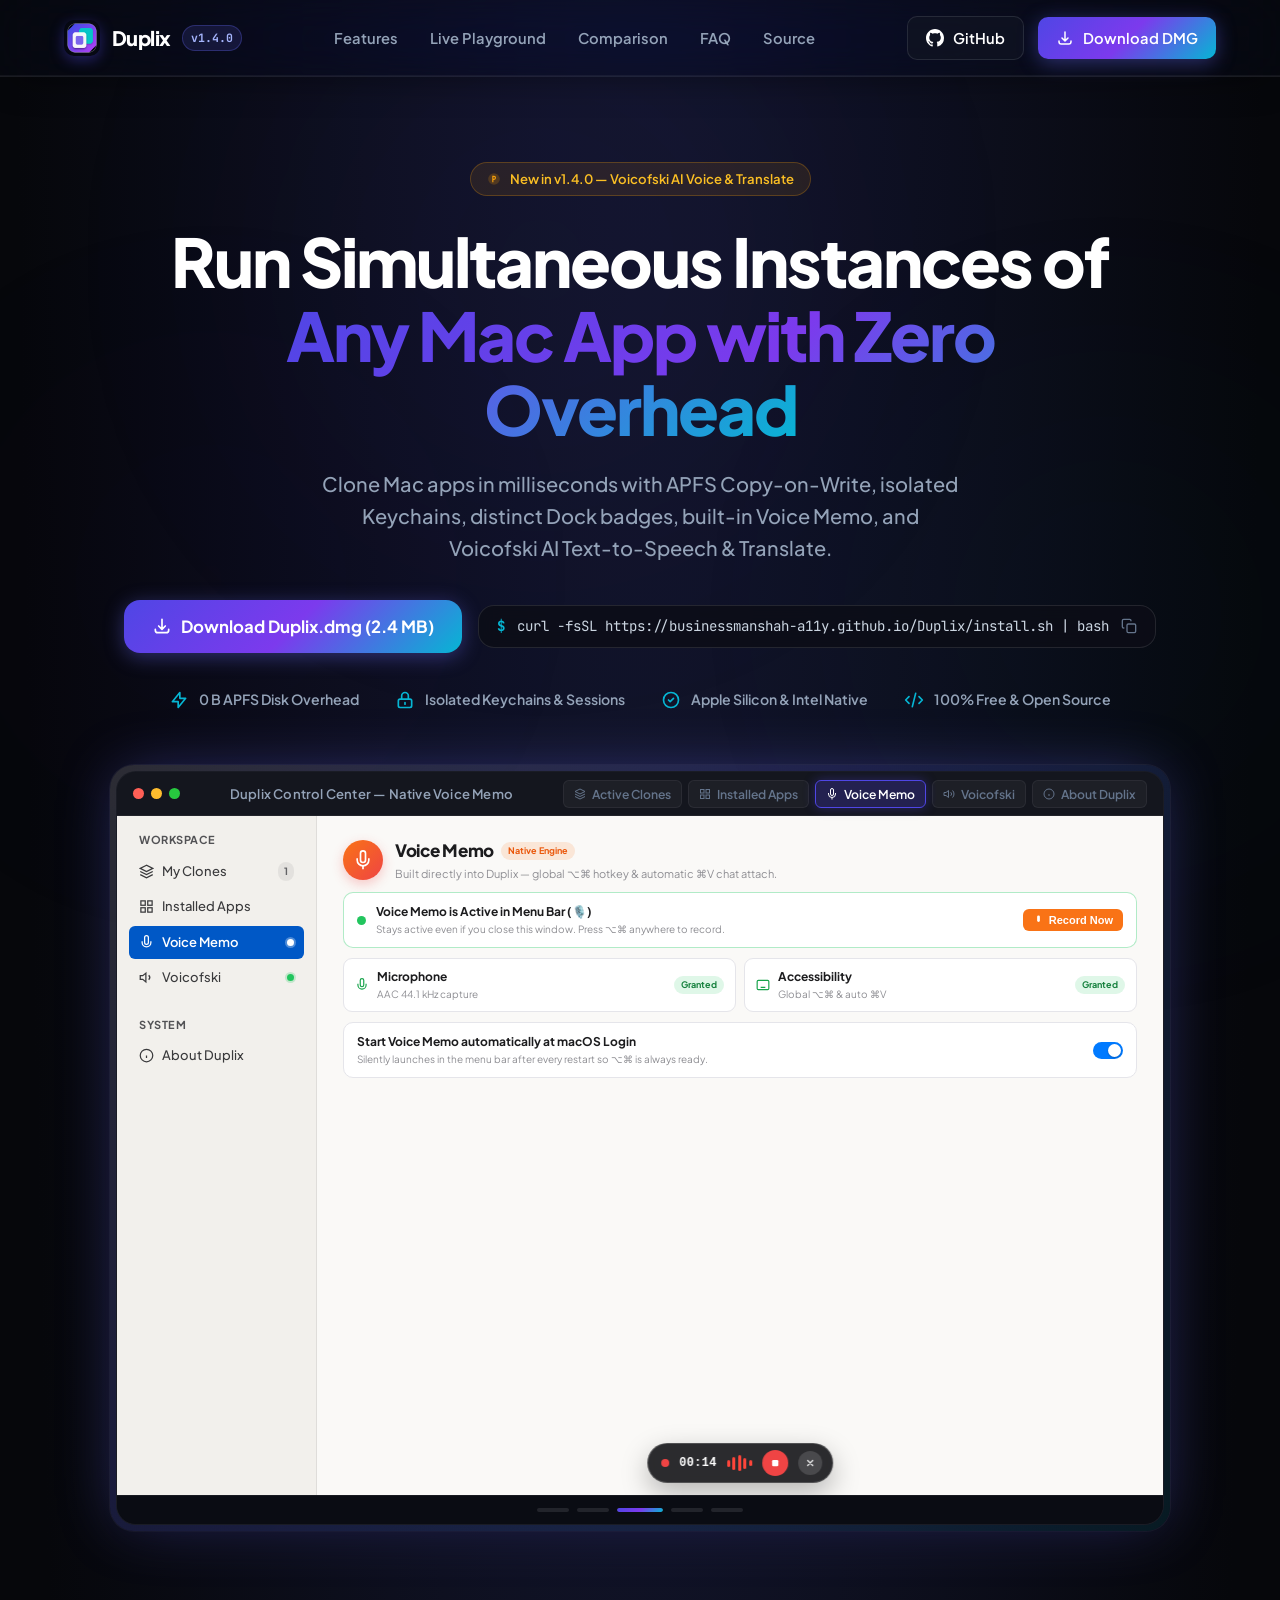
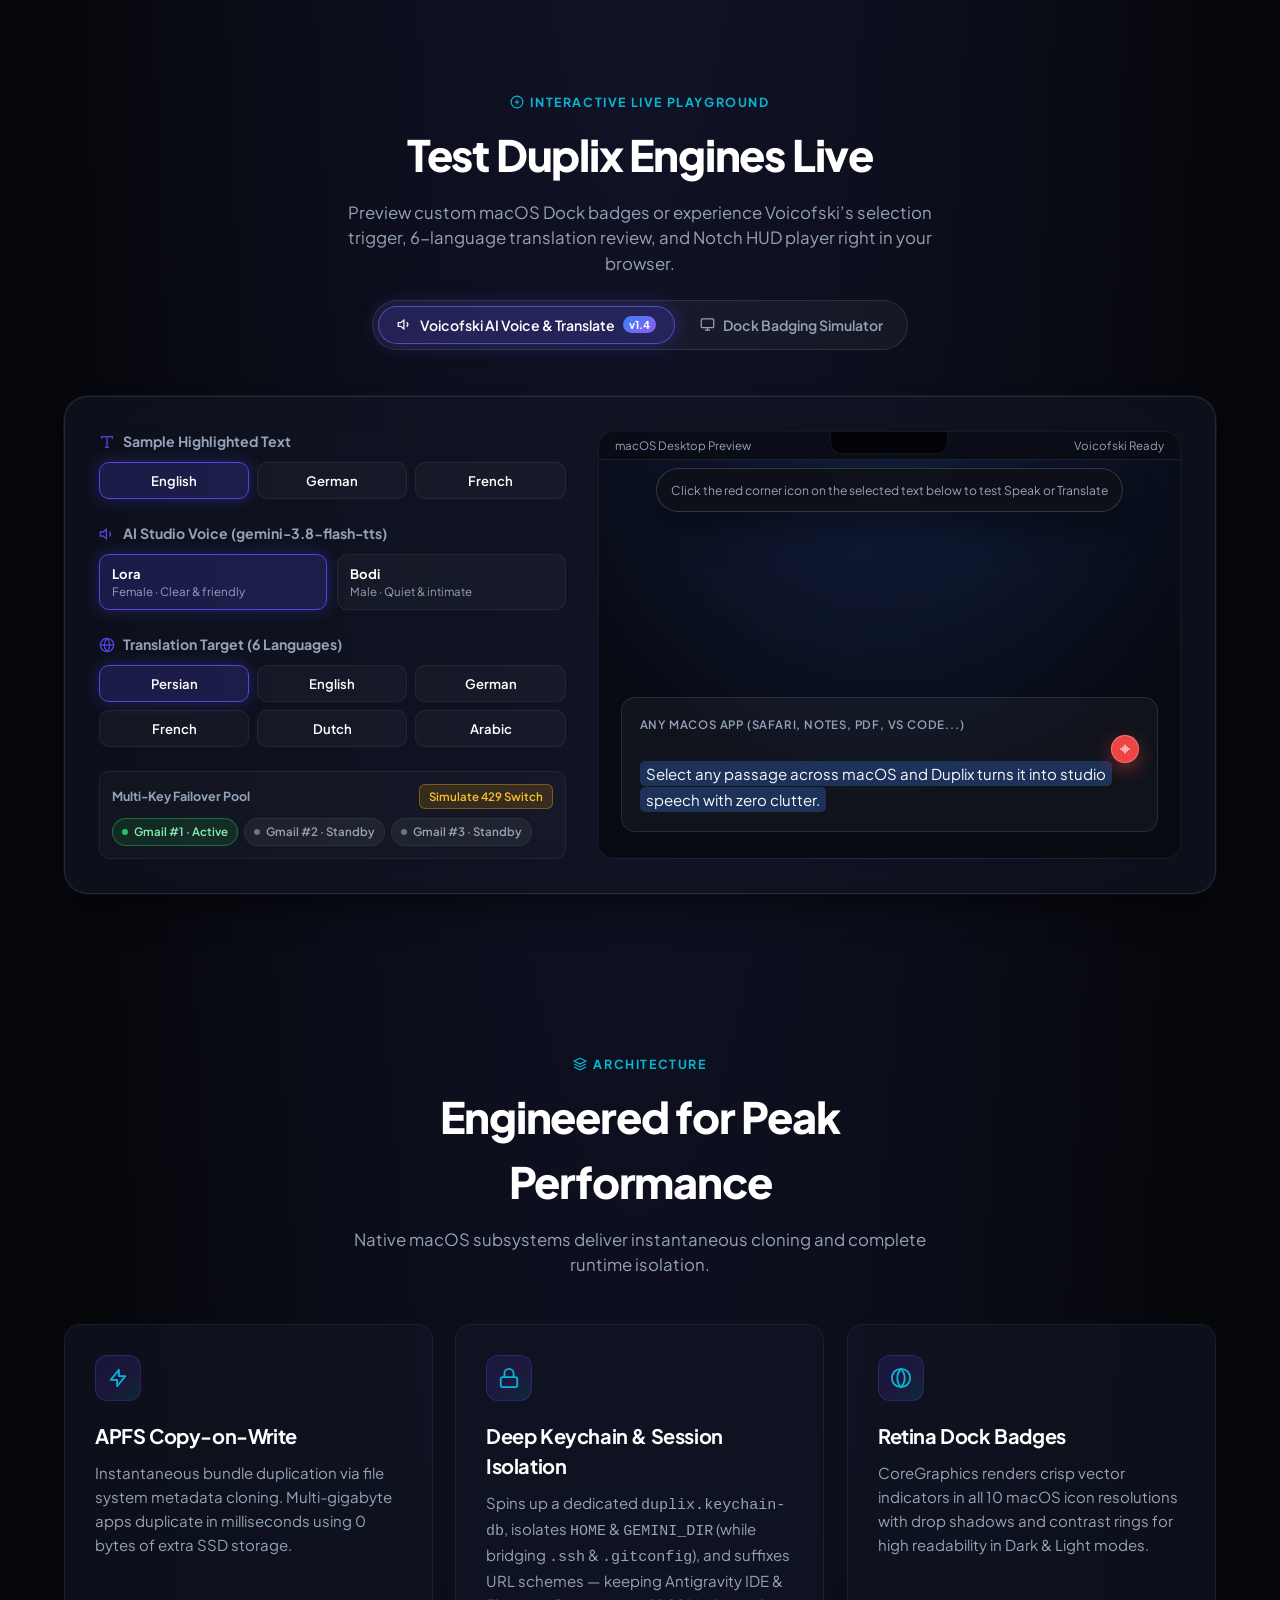
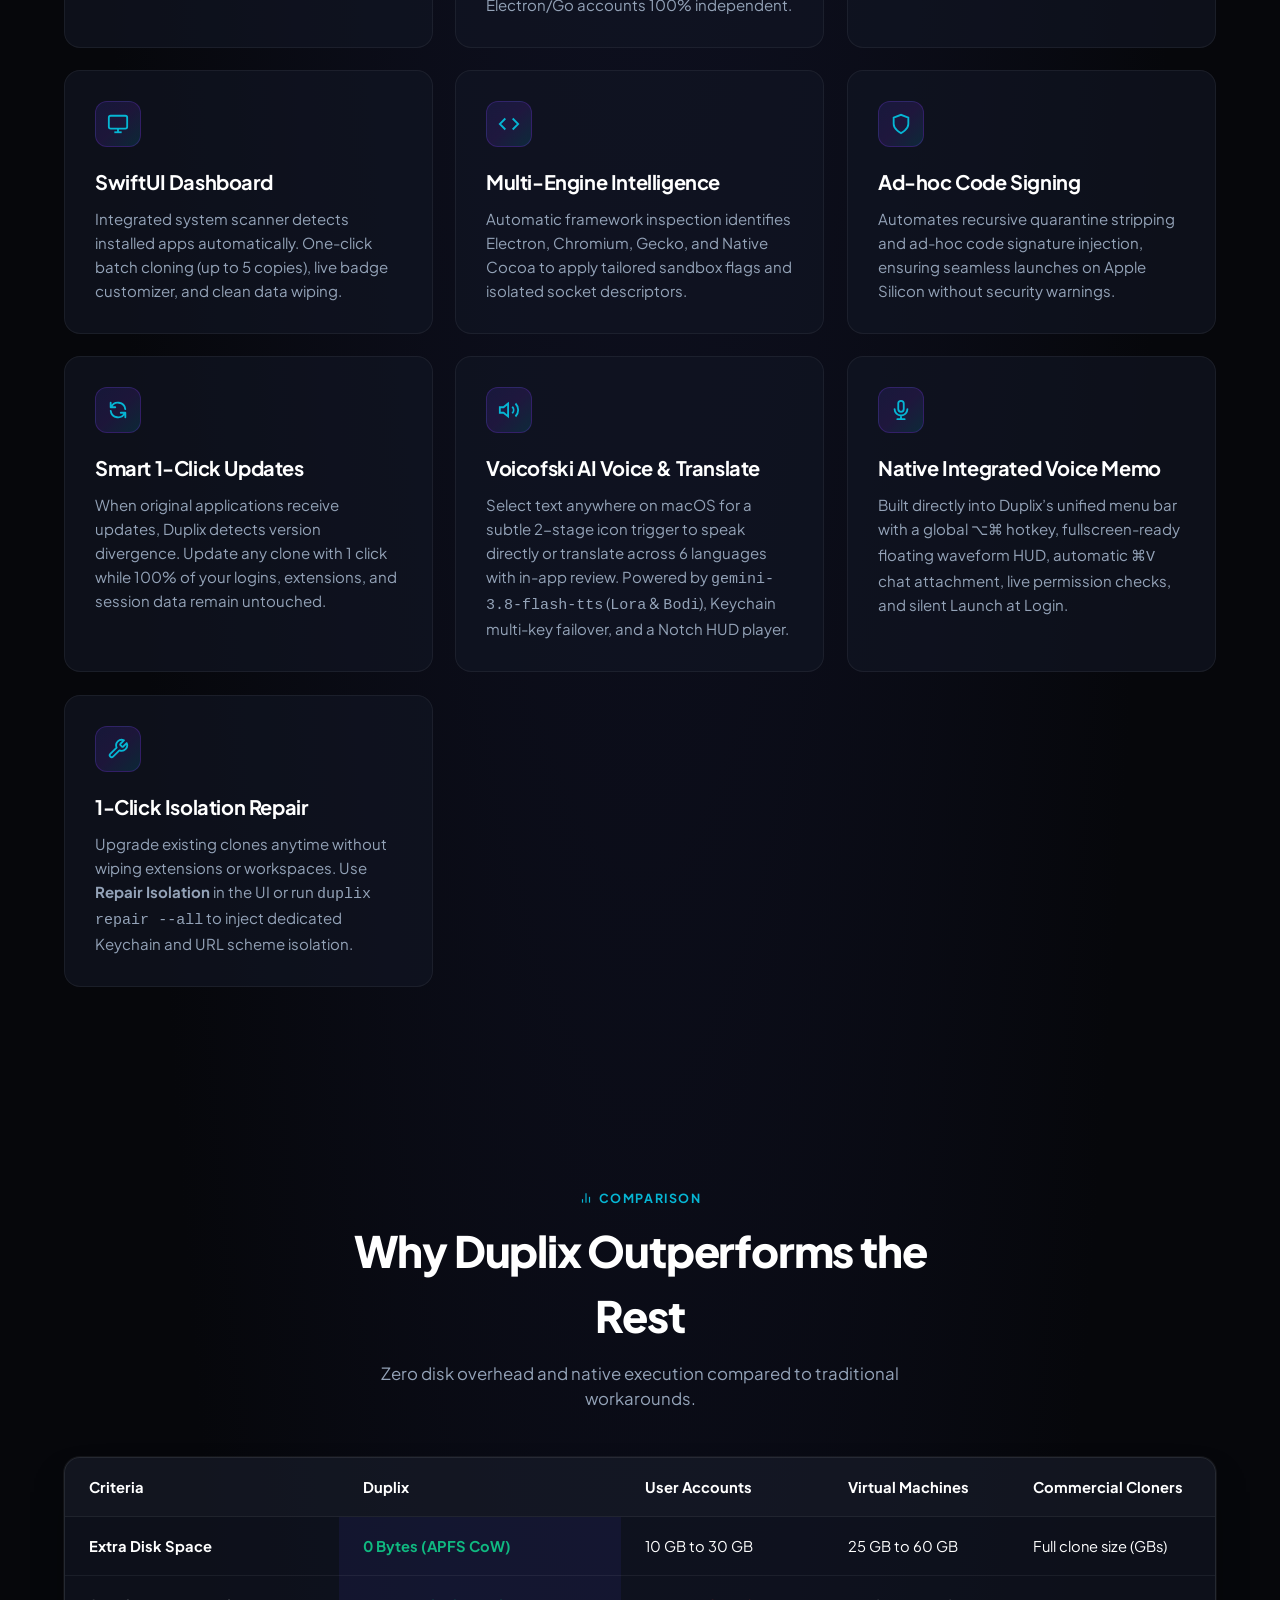
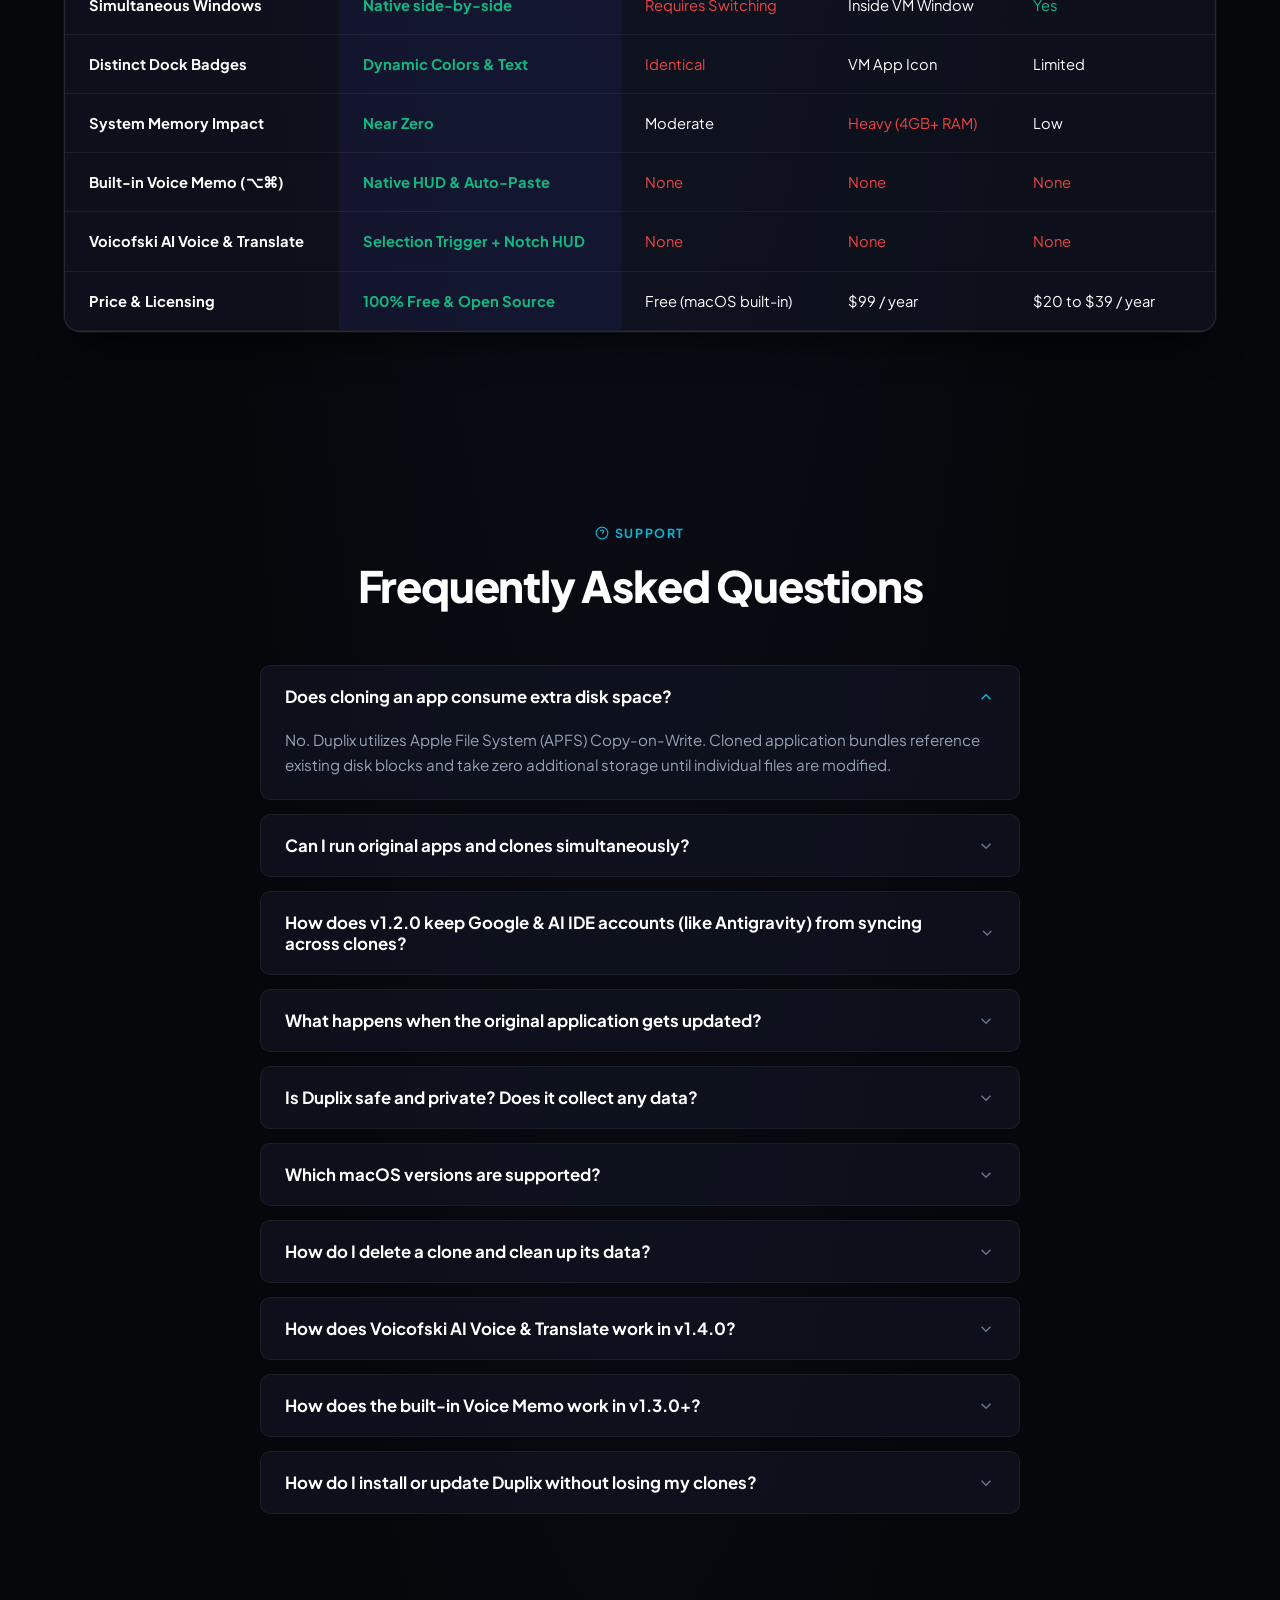
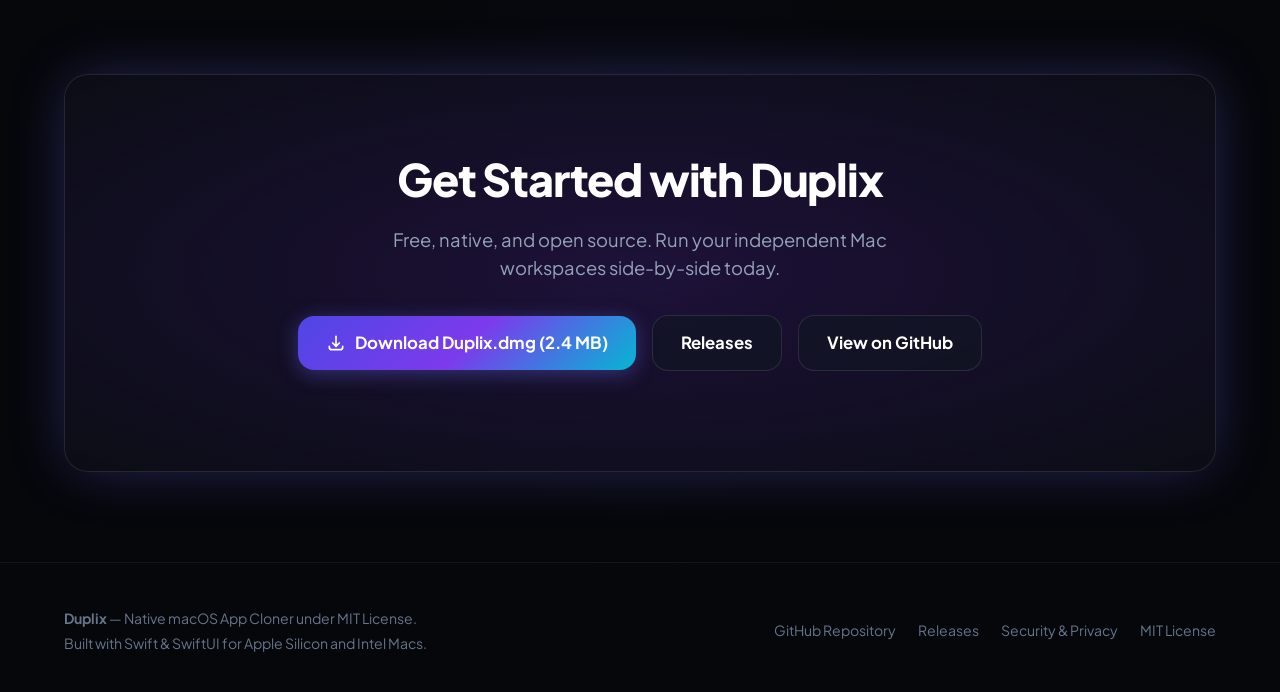
==== docs/index.html @ 187f474f "feat(v1.4.0): add Voicofski AI voice & translate, unified menu bar, tests & interactive landing page" ====
<!DOCTYPE html>
<html lang="en">
<head>
  <meta charset="UTF-8">
  <meta name="viewport" content="width=device-width, initial-scale=1.0">
  <title>Duplix — The Free, Native macOS App Cloner</title>
  <meta name="description" content="Duplicate any macOS application with zero extra disk space, complete session isolation, and retina Dock badging. Free and open source for Apple Silicon and Intel.">
  <link rel="icon" type="image/png" href="assets/icon.png">
  <link rel="preconnect" href="https://fonts.googleapis.com">
  <link rel="preconnect" href="https://fonts.gstatic.com" crossorigin>
  <link rel="stylesheet" href="https://fonts.googleapis.com/css2?family=Plus+Jakarta+Sans:wght@400;500;600;700;800&family=JetBrains+Mono:wght@400;500;600&display=swap">
  <link rel="stylesheet" href="styles.css">
</head>
<body>

  <!-- Ambient Light Orbs -->
  <div class="ambient-glow glow-top-left"></div>
  <div class="ambient-glow glow-mid-right"></div>
  <div class="ambient-glow glow-bottom-left"></div>

  <!-- Navigation Bar -->
  <header class="navbar">
    <div class="container nav-wrap">
      <a href="#" class="brand-link">
        <img src="assets/icon.png" alt="Duplix Icon" class="brand-icon">
        <span class="brand-name">Duplix</span>
        <span class="badge-version">v1.4.0</span>
      </a>

      <nav>
        <ul class="nav-menu">
          <li><a href="#features" class="nav-item-link">Features</a></li>
          <li><a href="#simulator" class="nav-item-link">Live Playground</a></li>
          <li><a href="#compare" class="nav-item-link">Comparison</a></li>
          <li><a href="#faq" class="nav-item-link">FAQ</a></li>
          <li><a href="https://github.com/businessmanshah-a11y/Duplix" target="_blank" class="nav-item-link">Source</a></li>
        </ul>
      </nav>

      <div class="nav-right-actions">
        <a href="https://github.com/businessmanshah-a11y/Duplix" target="_blank" class="btn btn-ghost nav-desktop-only">
          <svg width="18" height="18" viewBox="0 0 24 24" fill="currentColor">
            <path d="M12 0C5.37 0 0 5.37 0 12c0 5.31 3.435 9.795 8.205 11.385.6.105.825-.255.825-.57 0-.285-.015-1.23-.015-2.235-3.015.555-3.795-.735-4.035-1.41-.135-.345-.72-1.41-1.23-1.695-.42-.225-1.02-.78-.015-.795.945-.015 1.62.87 1.845 1.23 1.08 1.815 2.805 1.305 3.495.99.105-.78.42-1.305.765-1.605-2.67-.3-5.46-1.335-5.46-5.925 0-1.305.465-2.385 1.23-3.225-.12-.3-.54-1.53.12-3.18 0 0 1.005-.315 3.3 1.23.96-.27 1.98-.405 3-.405s2.04.135 3 .405c2.295-1.56 3.3-1.23 3.3-1.23.66 1.65.24 2.88.12 3.18.765.84 1.23 1.905 1.23 3.225 0 4.605-2.805 5.625-5.475 5.925.435.375.81 1.095.81 2.22 0 1.605-.015 2.895-.015 3.3 0 .315.225.69.825.57A12.02 12.02 0 0024 12c0-6.63-5.37-12-12-12z"/>
          </svg>
          GitHub
        </a>
        <a href="downloads/Duplix.dmg" download="Duplix.dmg" class="btn btn-primary nav-desktop-only">
          <svg width="18" height="18" fill="none" stroke="currentColor" stroke-width="2" viewBox="0 0 24 24">
            <path stroke-linecap="round" stroke-linejoin="round" d="M4 16v1a3 3 0 003 3h10a3 3 0 003-3v-1m-4-4l-4 4m0 0l-4-4m4 4V4"/>
          </svg>
          Download DMG
        </a>
        <button class="mobile-menu-btn" id="mobile-menu-btn" aria-label="Open navigation menu" aria-expanded="false">
          <span class="hamburger-line"></span>
          <span class="hamburger-line"></span>
          <span class="hamburger-line"></span>
        </button>
      </div>
    </div>

    <!-- Mobile Drawer Navigation -->
    <div class="mobile-nav-drawer" id="mobile-nav-drawer" aria-hidden="true">
      <ul class="mobile-nav-menu">
        <li><a href="#features" class="mobile-nav-link">Features</a></li>
        <li><a href="#simulator" class="mobile-nav-link">Live Playground</a></li>
        <li><a href="#compare" class="mobile-nav-link">Comparison</a></li>
        <li><a href="#faq" class="mobile-nav-link">FAQ</a></li>
        <li><a href="https://github.com/businessmanshah-a11y/Duplix" target="_blank" class="mobile-nav-link">GitHub Source</a></li>
      </ul>
      <div class="mobile-drawer-cta">
        <a href="downloads/Duplix.dmg" download="Duplix.dmg" class="btn btn-primary btn-block">
          <svg width="18" height="18" fill="none" stroke="currentColor" stroke-width="2" viewBox="0 0 24 24">
            <path stroke-linecap="round" stroke-linejoin="round" d="M4 16v1a3 3 0 003 3h10a3 3 0 003-3v-1m-4-4l-4 4m0 0l-4-4m4 4V4"/>
          </svg>
          Download Duplix.dmg (2.4 MB)
        </a>
      </div>
    </div>
  </header>

  <!-- Hero Section -->
  <section class="hero-section">
    <div class="container">
      <a href="#" id="ph-pill-link" class="ph-pill">
        <svg class="ph-badge-icon" viewBox="0 0 24 24" fill="currentColor">
          <circle cx="12" cy="12" r="10" fill="#f59e0b" fill-opacity="0.2"/>
          <path d="M12 6.5H9v11h2v-4h1a3.5 3.5 0 000-7zm0 5h-1v-3h1a1.5 1.5 0 010 3z" fill="#f59e0b"/>
        </svg>
        New in v1.4.0 — Voicofski AI Voice &amp; Translate
      </a>

      <h1 class="hero-heading">
        Run Simultaneous Instances of <br>
        <span class="gradient-title">Any Mac App with Zero Overhead</span>
      </h1>

      <p class="hero-description">
        Clone Mac apps in milliseconds with APFS Copy-on-Write, isolated Keychains, distinct Dock badges, built-in Voice Memo, and Voicofski AI Text-to-Speech &amp; Translate.
      </p>

      <div class="hero-buttons">
        <a href="downloads/Duplix.dmg" download="Duplix.dmg" class="btn btn-primary btn-lg">
          <svg width="20" height="20" fill="none" stroke="currentColor" stroke-width="2" viewBox="0 0 24 24">
            <path stroke-linecap="round" stroke-linejoin="round" d="M4 16v1a3 3 0 003 3h10a3 3 0 003-3v-1m-4-4l-4 4m0 0l-4-4m4 4V4"/>
          </svg>
          Download Duplix.dmg (2.4 MB)
        </a>

        <div class="cli-box" id="cli-copy-box" title="Click to copy one-line Terminal installer">
          <span class="cli-prefix">$</span>
          <span>curl -fsSL https://businessmanshah-a11y.github.io/Duplix/install.sh | bash</span>
          <button class="cli-copy-btn" aria-label="Copy Command">
            <svg width="16" height="16" fill="none" stroke="currentColor" stroke-width="2" viewBox="0 0 24 24">
              <rect x="9" y="9" width="13" height="13" rx="2" ry="2"></rect>
              <path d="M5 15H4a2 2 0 0 1-2-2V4a2 2 0 0 1 2-2h9a2 2 0 0 1 2 2v1"></path>
            </svg>
          </button>
        </div>
      </div>

      <!-- Trust Metrics Strip -->
      <div class="trust-strip reveal-on-scroll">
        <div class="trust-badge-card">
          <svg class="trust-badge-icon" fill="none" stroke="currentColor" stroke-width="2" viewBox="0 0 24 24">
            <path stroke-linecap="round" stroke-linejoin="round" d="M13 10V3L4 14h7v7l9-11h-7z"/>
          </svg>
          <span>0 B APFS Disk Overhead</span>
        </div>
        <div class="trust-badge-card">
          <svg class="trust-badge-icon" fill="none" stroke="currentColor" stroke-width="2" viewBox="0 0 24 24">
            <path stroke-linecap="round" stroke-linejoin="round" d="M12 15v2m-6 4h12a2 2 0 002-2v-6a2 2 0 00-2-2H6a2 2 0 00-2 2v6a2 2 0 002 2zm10-10V7a4 4 0 00-8 0v4h8z"/>
          </svg>
          <span>Isolated Keychains & Sessions</span>
        </div>
        <div class="trust-badge-card">
          <svg class="trust-badge-icon" fill="none" stroke="currentColor" stroke-width="2" viewBox="0 0 24 24">
            <path stroke-linecap="round" stroke-linejoin="round" d="M9 12l2 2 4-4m6 2a9 9 0 11-18 0 9 9 0 0118 0z"/>
          </svg>
          <span>Apple Silicon & Intel Native</span>
        </div>
        <div class="trust-badge-card">
          <svg class="trust-badge-icon" fill="none" stroke="currentColor" stroke-width="2" viewBox="0 0 24 24">
            <path stroke-linecap="round" stroke-linejoin="round" d="M10 20l4-16m4 4l4 4-4 4M6 16l-4-4 4-4"/>
          </svg>
          <span>100% Free & Open Source</span>
        </div>
      </div>

      <!-- Application Window Showcase (Auto-Switching 3-Screen Carousel) -->
      <div class="preview-container reveal-on-scroll">
        <div class="mac-window">
          <div class="mac-titlebar">
            <div class="window-buttons">
              <div class="win-dot win-dot-close"></div>
              <div class="win-dot win-dot-min"></div>
              <div class="win-dot win-dot-max"></div>
            </div>
            <div class="window-caption" id="window-caption">Duplix Control Center — Active Clones</div>
            <div class="window-tabs">
              <button class="win-tab-btn active" data-slide="0" aria-label="Active Clones View">
                <svg width="12" height="12" fill="none" stroke="currentColor" stroke-width="2" viewBox="0 0 24 24">
                  <path d="M12 2L2 7l10 5 10-5-10-5zM2 17l10 5 10-5M2 12l10 5 10-5"/>
                </svg>
                <span>Active Clones</span>
              </button>
              <button class="win-tab-btn" data-slide="1" aria-label="Installed Apps Scanner View">
                <svg width="12" height="12" fill="none" stroke="currentColor" stroke-width="2" viewBox="0 0 24 24">
                  <rect x="3" y="3" width="7" height="7"></rect>
                  <rect x="14" y="3" width="7" height="7"></rect>
                  <rect x="14" y="14" width="7" height="7"></rect>
                  <rect x="3" y="14" width="7" height="7"></rect>
                </svg>
                <span>Installed Apps</span>
              </button>
              <button class="win-tab-btn" data-slide="2" aria-label="Voice Memo View">
                <svg width="12" height="12" fill="none" stroke="currentColor" stroke-width="2" viewBox="0 0 24 24">
                  <path d="M12 1a3 3 0 0 0-3 3v8a3 3 0 0 0 6 0V4a3 3 0 0 0-3-3z"></path>
                  <path d="M19 10v2a7 7 0 0 1-14 0v-2"></path>
                  <line x1="12" y1="19" x2="12" y2="23"></line>
                </svg>
                <span>Voice Memo</span>
              </button>
              <button class="win-tab-btn" data-slide="3" aria-label="Voicofski View">
                <svg width="12" height="12" fill="none" stroke="currentColor" stroke-width="2" viewBox="0 0 24 24">
                  <polygon points="11 5 6 9 2 9 2 15 6 15 11 19 11 5"></polygon>
                  <path d="M15.54 8.46a5 5 0 0 1 0 7.07"></path>
                  <path d="M19.07 4.93a10 10 0 0 1 0 14.14"></path>
                </svg>
                <span>Voicofski</span>
              </button>
              <button class="win-tab-btn" data-slide="4" aria-label="About Duplix View">
                <svg width="12" height="12" fill="none" stroke="currentColor" stroke-width="2" viewBox="0 0 24 24">
                  <circle cx="12" cy="12" r="10"></circle>
                  <line x1="12" y1="16" x2="12" y2="12"></line>
                  <line x1="12" y1="8" x2="12.01" y2="8"></line>
                </svg>
                <span>About Duplix</span>
              </button>
            </div>
          </div>

          <div class="showcase-slider" id="showcase-slider">
            <!-- Screen 1: Active Clones -->
            <div class="showcase-slide active" data-title="Duplix Control Center — Active Clones" data-index="0">
              <div class="app-window-frame">
                <!-- Sidebar -->
                <aside class="app-sidebar">
                  <div class="sidebar-section-title">Workspace</div>
                  <div class="sidebar-nav-item active" data-switch="0">
                    <svg class="sidebar-icon" viewBox="0 0 24 24" fill="none" stroke="currentColor" stroke-width="2">
                      <path d="M12 2L2 7l10 5 10-5-10-5zM2 17l10 5 10-5M2 12l10 5 10-5"/>
                    </svg>
                    <span class="sidebar-label">My Clones</span>
                    <span class="sidebar-badge">1</span>
                  </div>
                  <div class="sidebar-nav-item" data-switch="1">
                    <svg class="sidebar-icon" viewBox="0 0 24 24" fill="none" stroke="currentColor" stroke-width="2">
                      <rect x="3" y="3" width="7" height="7"></rect>
                      <rect x="14" y="3" width="7" height="7"></rect>
                      <rect x="14" y="14" width="7" height="7"></rect>
                      <rect x="3" y="14" width="7" height="7"></rect>
                    </svg>
                    <span class="sidebar-label">Installed Apps</span>
                  </div>
                  <div class="sidebar-nav-item" data-switch="2">
                    <svg class="sidebar-icon" viewBox="0 0 24 24" fill="none" stroke="currentColor" stroke-width="2">
                      <path d="M12 1a3 3 0 0 0-3 3v8a3 3 0 0 0 6 0V4a3 3 0 0 0-3-3z"></path>
                      <path d="M19 10v2a7 7 0 0 1-14 0v-2"></path>
                    </svg>
                    <span class="sidebar-label">Voice Memo</span>
                    <span class="sidebar-live-dot"></span>
                  </div>
                  <div class="sidebar-nav-item" data-switch="3">
                    <svg class="sidebar-icon" viewBox="0 0 24 24" fill="none" stroke="currentColor" stroke-width="2">
                      <polygon points="11 5 6 9 2 9 2 15 6 15 11 19 11 5"></polygon>
                      <path d="M15.54 8.46a5 5 0 0 1 0 7.07"></path>
                    </svg>
                    <span class="sidebar-label">Voicofski</span>
                    <span class="sidebar-live-dot"></span>
                  </div>

                  <div class="sidebar-section-title" style="margin-top:20px;">System</div>
                  <div class="sidebar-nav-item" data-switch="4">
                    <svg class="sidebar-icon" viewBox="0 0 24 24" fill="none" stroke="currentColor" stroke-width="2">
                      <circle cx="12" cy="12" r="10"></circle>
                      <line x1="12" y1="16" x2="12" y2="12"></line>
                      <line x1="12" y1="8" x2="12.01" y2="8"></line>
                    </svg>
                    <span class="sidebar-label">About Duplix</span>
                  </div>
                </aside>

                <!-- Detail Area: Active Clones View -->
                <main class="app-detail-view">
                  <div class="app-view-header">
                    <div>
                      <h3 class="app-view-title">Active Clones</h3>
                      <p class="app-view-subtitle">1 isolated app instance registered</p>
                    </div>
                    <div class="app-header-actions">
                      <button class="mac-btn-icon" title="Refresh" aria-label="Refresh Clones">
                        <svg width="14" height="14" fill="none" stroke="currentColor" stroke-width="2" viewBox="0 0 24 24">
                          <path d="M23 4v6h-6M1 20v-6h6"></path>
                          <path d="M3.51 9a9 9 0 0 1 14.85-3.36L23 10M1 14l4.64 4.36A9 9 0 0 0 20.49 15"></path>
                        </svg>
                      </button>
                      <button class="mac-btn-primary" aria-label="Create New Clone">
                        <svg width="14" height="14" fill="none" stroke="currentColor" stroke-width="2" viewBox="0 0 24 24">
                          <line x1="12" y1="5" x2="12" y2="19"></line>
                          <line x1="5" y1="12" x2="19" y2="12"></line>
                        </svg>
                        <span>New Clone</span>
                      </button>
                    </div>
                  </div>

                  <!-- Clone Card -->
                  <div class="mock-clone-card">
                    <div class="mock-card-top">
                      <div class="mock-icon-wrap">
                        <img src="assets/logos/antigravity.png" class="mock-card-app-icon" alt="Antigravity IDE">
                        <div class="mock-card-badge">1</div>
                      </div>
                      <div class="mock-card-info">
                        <div class="mock-card-title">Antigravity IDE (Clone 1)</div>
                        <div class="mock-card-source">Antigravity IDE</div>
                        <div class="mock-tags-row">
                          <span class="mock-tag-engine">Electron</span>
                          <span class="mock-tag-status">Ready</span>
                        </div>
                      </div>
                    </div>

                    <div class="mock-card-divider"></div>

                    <div class="mock-meta-row">
                      <div class="mock-meta-item">
                        <svg class="mock-meta-icon" fill="none" stroke="currentColor" stroke-width="2" viewBox="0 0 24 24">
                          <path d="M22 19a2 2 0 0 1-2 2H4a2 2 0 0 1-2-2V5a2 2 0 0 1 2-2h5l2 3h9a2 2 0 0 1 2 2z"></path>
                        </svg>
                        <span>Data: <code>1BBA1ACF-7176-4EA1-AD67-7B3D735BF719</code></span>
                      </div>
                      <div class="mock-meta-item">
                        <svg class="mock-meta-icon" fill="none" stroke="currentColor" stroke-width="2" viewBox="0 0 24 24">
                          <circle cx="12" cy="12" r="10"></circle>
                          <polyline points="12 6 12 12 16 14"></polyline>
                        </svg>
                        <span>Launched: 11 Oct 2026 at 2:28 PM</span>
                      </div>
                    </div>

                    <div class="mock-actions-row">
                      <button class="mock-btn-launch" aria-label="Launch Clone">
                        <svg width="12" height="12" fill="currentColor" viewBox="0 0 24 24">
                          <polygon points="5 3 19 12 5 21 5 3"></polygon>
                        </svg>
                        Launch
                      </button>
                      <button class="mock-btn-subtle" title="Open Data Directory" aria-label="Open Data Directory">
                        <svg width="14" height="14" fill="none" stroke="currentColor" stroke-width="2" viewBox="0 0 24 24">
                          <path d="M22 19a2 2 0 0 1-2 2H4a2 2 0 0 1-2-2V5a2 2 0 0 1 2-2h5l2 3h9a2 2 0 0 1 2 2z"></path>
                        </svg>
                      </button>
                      <button class="mock-btn-subtle" title="Edit Badge" aria-label="Edit Badge">
                        <svg width="14" height="14" fill="none" stroke="currentColor" stroke-width="2" viewBox="0 0 24 24">
                          <path d="M12 20h9"></path>
                          <path d="M16.5 3.5a2.121 2.121 0 0 1 3 3L7 19l-4 1 1-4L16.5 3.5z"></path>
                        </svg>
                      </button>
                      <button class="mock-btn-subtle" title="More Options" aria-label="More Options">
                        <svg width="14" height="14" fill="currentColor" viewBox="0 0 24 24">
                          <circle cx="5" cy="12" r="2"></circle>
                          <circle cx="12" cy="12" r="2"></circle>
                          <circle cx="19" cy="12" r="2"></circle>
                        </svg>
                      </button>
                    </div>
                  </div>
                </main>
              </div>
            </div>

            <!-- Screen 2: Installed Apps Scanner -->
            <div class="showcase-slide" data-title="Duplix Control Center — Installed Apps Scanner" data-index="1">
              <div class="app-window-frame">
                <!-- Sidebar -->
                <aside class="app-sidebar">
                  <div class="sidebar-section-title">Workspace</div>
                  <div class="sidebar-nav-item" data-switch="0">
                    <svg class="sidebar-icon" viewBox="0 0 24 24" fill="none" stroke="currentColor" stroke-width="2">
                      <path d="M12 2L2 7l10 5 10-5-10-5zM2 17l10 5 10-5M2 12l10 5 10-5"/>
                    </svg>
                    <span class="sidebar-label">My Clones</span>
                    <span class="sidebar-badge">1</span>
                  </div>
                  <div class="sidebar-nav-item active" data-switch="1">
                    <svg class="sidebar-icon" viewBox="0 0 24 24" fill="none" stroke="currentColor" stroke-width="2">
                      <rect x="3" y="3" width="7" height="7"></rect>
                      <rect x="14" y="3" width="7" height="7"></rect>
                      <rect x="14" y="14" width="7" height="7"></rect>
                      <rect x="3" y="14" width="7" height="7"></rect>
                    </svg>
                    <span class="sidebar-label">Installed Apps</span>
                  </div>
                  <div class="sidebar-nav-item" data-switch="2">
                    <svg class="sidebar-icon" viewBox="0 0 24 24" fill="none" stroke="currentColor" stroke-width="2">
                      <path d="M12 1a3 3 0 0 0-3 3v8a3 3 0 0 0 6 0V4a3 3 0 0 0-3-3z"></path>
                      <path d="M19 10v2a7 7 0 0 1-14 0v-2"></path>
                    </svg>
                    <span class="sidebar-label">Voice Memo</span>
                    <span class="sidebar-live-dot"></span>
                  </div>
                  <div class="sidebar-nav-item" data-switch="3">
                    <svg class="sidebar-icon" viewBox="0 0 24 24" fill="none" stroke="currentColor" stroke-width="2">
                      <polygon points="11 5 6 9 2 9 2 15 6 15 11 19 11 5"></polygon>
                      <path d="M15.54 8.46a5 5 0 0 1 0 7.07"></path>
                    </svg>
                    <span class="sidebar-label">Voicofski</span>
                    <span class="sidebar-live-dot"></span>
                  </div>

                  <div class="sidebar-section-title" style="margin-top:20px;">System</div>
                  <div class="sidebar-nav-item" data-switch="4">
                    <svg class="sidebar-icon" viewBox="0 0 24 24" fill="none" stroke="currentColor" stroke-width="2">
                      <circle cx="12" cy="12" r="10"></circle>
                      <line x1="12" y1="16" x2="12" y2="12"></line>
                      <line x1="12" y1="8" x2="12.01" y2="8"></line>
                    </svg>
                    <span class="sidebar-label">About Duplix</span>
                  </div>
                </aside>

                <!-- Detail Area: Scanner View -->
                <main class="app-detail-view">
                  <div class="scanner-filter-bar">
                    <div class="scanner-search-box">
                      <svg width="14" height="14" fill="none" stroke="currentColor" stroke-width="2" viewBox="0 0 24 24">
                        <circle cx="11" cy="11" r="8"></circle>
                        <line x1="21" y1="21" x2="16.65" y2="16.65"></line>
                      </svg>
                      <span>Search installed apps...</span>
                    </div>

                    <div class="scanner-segmented">
                      <span class="seg-item active">All</span>
                      <span class="seg-item">Electron</span>
                      <span class="seg-item">Gecko</span>
                      <span class="seg-item">Native</span>
                    </div>

                    <button class="mac-btn-icon" title="Refresh" aria-label="Rescan Applications">
                      <svg width="13" height="13" fill="none" stroke="currentColor" stroke-width="2" viewBox="0 0 24 24">
                        <path d="M23 4v6h-6M1 20v-6h6"></path>
                        <path d="M3.51 9a9 9 0 0 1 14.85-3.36L23 10M1 14l4.64 4.36A9 9 0 0 0 20.49 15"></path>
                      </svg>
                    </button>
                  </div>

                  <!-- Grid of scanned apps -->
                  <div class="scanner-apps-grid">
                    <!-- App 1: Antigravity IDE -->
                    <div class="scanner-app-card">
                      <img src="assets/logos/antigravity.png" class="scanner-card-icon" alt="Antigravity IDE">
                      <div class="scanner-card-details">
                        <div class="scanner-card-name">Antigravity IDE</div>
                        <div class="scanner-card-meta"><span class="engine-badge electron">Electron</span> v2.5.5</div>
                      </div>
                      <button class="scanner-clone-btn" aria-label="Clone Antigravity IDE">Clone</button>
                    </div>

                    <!-- App 2: Cursor -->
                    <div class="scanner-app-card">
                      <img src="assets/logos/cursor.svg" class="scanner-card-icon scanner-icon-bg" alt="Cursor">
                      <div class="scanner-card-details">
                        <div class="scanner-card-name">Cursor</div>
                        <div class="scanner-card-meta"><span class="engine-badge electron">Electron</span> v3.17.8</div>
                      </div>
                      <button class="scanner-clone-btn" aria-label="Clone Cursor">Clone</button>
                    </div>

                    <!-- App 3: Claude Desktop -->
                    <div class="scanner-app-card">
                      <img src="assets/logos/claude.svg" class="scanner-card-icon scanner-icon-bg" alt="Claude">
                      <div class="scanner-card-details">
                        <div class="scanner-card-name">Claude</div>
                        <div class="scanner-card-meta"><span class="engine-badge electron">Electron</span> v1.0.4</div>
                      </div>
                      <button class="scanner-clone-btn" aria-label="Clone Claude">Clone</button>
                    </div>

                    <!-- App 4: VS Code -->
                    <div class="scanner-app-card">
                      <img src="assets/logos/vscode.svg" class="scanner-card-icon" alt="VS Code">
                      <div class="scanner-card-details">
                        <div class="scanner-card-name">Code</div>
                        <div class="scanner-card-meta"><span class="engine-badge electron">Electron</span> v1.135.0</div>
                      </div>
                      <button class="scanner-clone-btn" aria-label="Clone VS Code">Clone</button>
                    </div>

                    <!-- App 5: Telegram -->
                    <div class="scanner-app-card">
                      <img src="assets/logos/telegram.svg" class="scanner-card-icon" alt="Telegram">
                      <div class="scanner-card-details">
                        <div class="scanner-card-name">Telegram</div>
                        <div class="scanner-card-meta"><span class="engine-badge native">Native</span> v10.4.0</div>
                      </div>
                      <button class="scanner-clone-btn" aria-label="Clone Telegram">Clone</button>
                    </div>

                    <!-- App 6: Slack -->
                    <div class="scanner-app-card">
                      <img src="assets/logos/slack.svg" class="scanner-card-icon scanner-icon-bg" alt="Slack">
                      <div class="scanner-card-details">
                        <div class="scanner-card-name">Slack</div>
                        <div class="scanner-card-meta"><span class="engine-badge electron">Electron</span> v4.38.0</div>
                      </div>
                      <button class="scanner-clone-btn" aria-label="Clone Slack">Clone</button>
                    </div>

                    <!-- App 7: Figma -->
                    <div class="scanner-app-card">
                      <img src="assets/logos/figma.svg" class="scanner-card-icon scanner-icon-bg" alt="Figma">
                      <div class="scanner-card-details">
                        <div class="scanner-card-name">Figma</div>
                        <div class="scanner-card-meta"><span class="engine-badge electron">Electron</span> v116.15</div>
                      </div>
                      <button class="scanner-clone-btn" aria-label="Clone Figma">Clone</button>
                    </div>

                    <!-- App 8: Duplix -->
                    <div class="scanner-app-card">
                      <img src="assets/icon.png" class="scanner-card-icon" alt="Duplix">
                      <div class="scanner-card-details">
                        <div class="scanner-card-name">Duplix</div>
                        <div class="scanner-card-meta"><span class="engine-badge native">Native</span> v1.4.0</div>
                      </div>
                      <button class="scanner-clone-btn" aria-label="Clone Duplix">Clone</button>
                    </div>
                  </div>
                </main>
              </div>
            </div>

            <!-- Screen 3: Native Voice Memo -->
            <div class="showcase-slide" data-title="Duplix Control Center — Native Voice Memo" data-index="2">
              <div class="app-window-frame">
                <!-- Sidebar -->
                <aside class="app-sidebar">
                  <div class="sidebar-section-title">Workspace</div>
                  <div class="sidebar-nav-item" data-switch="0">
                    <svg class="sidebar-icon" viewBox="0 0 24 24" fill="none" stroke="currentColor" stroke-width="2">
                      <path d="M12 2L2 7l10 5 10-5-10-5zM2 17l10 5 10-5M2 12l10 5 10-5"/>
                    </svg>
                    <span class="sidebar-label">My Clones</span>
                    <span class="sidebar-badge">1</span>
                  </div>
                  <div class="sidebar-nav-item" data-switch="1">
                    <svg class="sidebar-icon" viewBox="0 0 24 24" fill="none" stroke="currentColor" stroke-width="2">
                      <rect x="3" y="3" width="7" height="7"></rect>
                      <rect x="14" y="3" width="7" height="7"></rect>
                      <rect x="14" y="14" width="7" height="7"></rect>
                      <rect x="3" y="14" width="7" height="7"></rect>
                    </svg>
                    <span class="sidebar-label">Installed Apps</span>
                  </div>
                  <div class="sidebar-nav-item active" data-switch="2">
                    <svg class="sidebar-icon" viewBox="0 0 24 24" fill="none" stroke="currentColor" stroke-width="2">
                      <path d="M12 1a3 3 0 0 0-3 3v8a3 3 0 0 0 6 0V4a3 3 0 0 0-3-3z"></path>
                      <path d="M19 10v2a7 7 0 0 1-14 0v-2"></path>
                    </svg>
                    <span class="sidebar-label">Voice Memo</span>
                    <span class="sidebar-live-dot"></span>
                  </div>
                  <div class="sidebar-nav-item" data-switch="3">
                    <svg class="sidebar-icon" viewBox="0 0 24 24" fill="none" stroke="currentColor" stroke-width="2">
                      <polygon points="11 5 6 9 2 9 2 15 6 15 11 19 11 5"></polygon>
                      <path d="M15.54 8.46a5 5 0 0 1 0 7.07"></path>
                    </svg>
                    <span class="sidebar-label">Voicofski</span>
                    <span class="sidebar-live-dot"></span>
                  </div>

                  <div class="sidebar-section-title" style="margin-top:20px;">System</div>
                  <div class="sidebar-nav-item" data-switch="4">
                    <svg class="sidebar-icon" viewBox="0 0 24 24" fill="none" stroke="currentColor" stroke-width="2">
                      <circle cx="12" cy="12" r="10"></circle>
                      <line x1="12" y1="16" x2="12" y2="12"></line>
                      <line x1="12" y1="8" x2="12.01" y2="8"></line>
                    </svg>
                    <span class="sidebar-label">About Duplix</span>
                  </div>
                </aside>

                <!-- Detail Area: Voice Memo View -->
                <main class="app-detail-view app-detail-voicememo">
                  <div class="vm-mock-header">
                    <div class="vm-mock-avatar">
                      <svg width="20" height="20" fill="none" stroke="currentColor" stroke-width="2" viewBox="0 0 24 24">
                        <path d="M12 1a3 3 0 0 0-3 3v8a3 3 0 0 0 6 0V4a3 3 0 0 0-3-3z"></path>
                        <path d="M19 10v2a7 7 0 0 1-14 0v-2"></path>
                        <line x1="12" y1="19" x2="12" y2="23"></line>
                      </svg>
                    </div>
                    <div>
                      <div class="vm-mock-title-row">
                        <span class="vm-mock-title">Voice Memo</span>
                        <span class="vm-mock-pill-badge">Native Engine</span>
                      </div>
                      <div class="vm-mock-sub">Built directly into Duplix — global ⌥⌘ hotkey &amp; automatic ⌘V chat attach.</div>
                    </div>
                  </div>

                  <div class="vm-mock-card vm-mock-status-card">
                    <div class="vm-status-left">
                      <span class="vm-dot-green"></span>
                      <div>
                        <div class="vm-card-heading">Voice Memo is Active in Menu Bar (🎙️)</div>
                        <div class="vm-card-caption">Stays active even if you close this window. Press ⌥⌘ anywhere to record.</div>
                      </div>
                    </div>
                    <button class="vm-btn-record" type="button">
                      <svg width="11" height="11" fill="currentColor" viewBox="0 0 24 24">
                        <path d="M12 1a3 3 0 0 0-3 3v8a3 3 0 0 0 6 0V4a3 3 0 0 0-3-3z"></path>
                      </svg>
                      Record Now
                    </button>
                  </div>

                  <div class="vm-perm-grid">
                    <div class="vm-perm-item">
                      <div class="vm-perm-left">
                        <svg width="14" height="14" fill="none" stroke="#16a34a" stroke-width="2" viewBox="0 0 24 24">
                          <path d="M12 1a3 3 0 0 0-3 3v8a3 3 0 0 0 6 0V4a3 3 0 0 0-3-3z"></path>
                          <path d="M19 10v2a7 7 0 0 1-14 0v-2"></path>
                        </svg>
                        <div>
                          <div class="vm-card-heading">Microphone</div>
                          <div class="vm-card-caption">AAC 44.1 kHz capture</div>
                        </div>
                      </div>
                      <span class="vm-perm-badge-ok">Granted</span>
                    </div>

                    <div class="vm-perm-item">
                      <div class="vm-perm-left">
                        <svg width="14" height="14" fill="none" stroke="#16a34a" stroke-width="2" viewBox="0 0 24 24">
                          <rect x="2" y="4" width="20" height="16" rx="2"></rect>
                          <path d="M6 8h.01M10 8h.01M14 8h.01M18 8h.01M8 16h8"></path>
                        </svg>
                        <div>
                          <div class="vm-card-heading">Accessibility</div>
                          <div class="vm-card-caption">Global ⌥⌘ &amp; auto ⌘V</div>
                        </div>
                      </div>
                      <span class="vm-perm-badge-ok">Granted</span>
                    </div>
                  </div>

                  <div class="vm-mock-card vm-login-row">
                    <div>
                      <div class="vm-card-heading">Start Voice Memo automatically at macOS Login</div>
                      <div class="vm-card-caption">Silently launches in the menu bar after every restart so ⌥⌘ is always ready.</div>
                    </div>
                    <div class="vm-mac-switch" aria-hidden="true"></div>
                  </div>

                  <!-- Live Floating HUD Pill Preview -->
                  <div class="vm-hud-pill-preview" aria-label="Floating Voice Memo HUD Preview">
                    <span class="vm-hud-dot"></span>
                    <span class="vm-hud-timer">00:14</span>
                    <div class="vm-hud-bars" aria-hidden="true">
                      <span></span><span></span><span></span><span></span><span></span>
                    </div>
                    <span class="vm-hud-stop-btn" title="Stop & Attach">
                      <svg width="10" height="10" fill="currentColor" viewBox="0 0 16 16">
                        <rect x="3" y="3" width="10" height="10" rx="2"></rect>
                      </svg>
                    </span>
                    <span class="vm-hud-cancel-btn" title="Cancel">
                      <svg width="10" height="10" fill="none" stroke="currentColor" stroke-width="2.2" viewBox="0 0 16 16">
                        <path d="M4 4l8 8M12 4l-8 8" stroke-linecap="round"></path>
                      </svg>
                    </span>
                  </div>
                </main>
              </div>
            </div>

            <!-- Screen 4: Voicofski AI Voice & Translate -->
            <div class="showcase-slide" data-title="Duplix Control Center — Voicofski AI Voice & Translate" data-index="3">
              <div class="app-window-frame">
                <!-- Sidebar -->
                <aside class="app-sidebar">
                  <div class="sidebar-section-title">Workspace</div>
                  <div class="sidebar-nav-item" data-switch="0">
                    <svg class="sidebar-icon" viewBox="0 0 24 24" fill="none" stroke="currentColor" stroke-width="2">
                      <path d="M12 2L2 7l10 5 10-5-10-5zM2 17l10 5 10-5M2 12l10 5 10-5"/>
                    </svg>
                    <span class="sidebar-label">My Clones</span>
                    <span class="sidebar-badge">1</span>
                  </div>
                  <div class="sidebar-nav-item" data-switch="1">
                    <svg class="sidebar-icon" viewBox="0 0 24 24" fill="none" stroke="currentColor" stroke-width="2">
                      <rect x="3" y="3" width="7" height="7"></rect>
                      <rect x="14" y="3" width="7" height="7"></rect>
                      <rect x="14" y="14" width="7" height="7"></rect>
                      <rect x="3" y="14" width="7" height="7"></rect>
                    </svg>
                    <span class="sidebar-label">Installed Apps</span>
                  </div>
                  <div class="sidebar-nav-item" data-switch="2">
                    <svg class="sidebar-icon" viewBox="0 0 24 24" fill="none" stroke="currentColor" stroke-width="2">
                      <path d="M12 1a3 3 0 0 0-3 3v8a3 3 0 0 0 6 0V4a3 3 0 0 0-3-3z"></path>
                      <path d="M19 10v2a7 7 0 0 1-14 0v-2"></path>
                    </svg>
                    <span class="sidebar-label">Voice Memo</span>
                    <span class="sidebar-live-dot"></span>
                  </div>
                  <div class="sidebar-nav-item active" data-switch="3">
                    <svg class="sidebar-icon" viewBox="0 0 24 24" fill="none" stroke="currentColor" stroke-width="2">
                      <polygon points="11 5 6 9 2 9 2 15 6 15 11 19 11 5"></polygon>
                      <path d="M15.54 8.46a5 5 0 0 1 0 7.07"></path>
                    </svg>
                    <span class="sidebar-label">Voicofski</span>
                    <span class="sidebar-live-dot"></span>
                  </div>

                  <div class="sidebar-section-title" style="margin-top:20px;">System</div>
                  <div class="sidebar-nav-item" data-switch="4">
                    <svg class="sidebar-icon" viewBox="0 0 24 24" fill="none" stroke="currentColor" stroke-width="2">
                      <circle cx="12" cy="12" r="10"></circle>
                      <line x1="12" y1="16" x2="12" y2="12"></line>
                      <line x1="12" y1="8" x2="12.01" y2="8"></line>
                    </svg>
                    <span class="sidebar-label">About Duplix</span>
                  </div>
                </aside>

                <!-- Detail Area: Voicofski View -->
                <main class="app-detail-view app-detail-voicofski">
                  <div class="vf-mock-topbar">
                    <div class="vf-mock-brand">
                      <div class="vf-mock-avatar">
                        <svg width="16" height="16" fill="none" stroke="currentColor" stroke-width="2" viewBox="0 0 24 24">
                          <polygon points="11 5 6 9 2 9 2 15 6 15 11 19 11 5"></polygon>
                          <path d="M15.54 8.46a5 5 0 0 1 0 7.07"></path>
                        </svg>
                      </div>
                      <div>
                        <div class="vm-mock-title-row">
                          <span class="vm-mock-title">Voicofski</span>
                          <span class="vf-mock-pill">gemini-3.8-flash-tts</span>
                        </div>
                        <div class="vm-mock-sub">Select text anywhere on macOS or compose below.</div>
                      </div>
                    </div>
                    <div class="vf-mock-controls">
                      <span class="vf-voice-chip active">Lora</span>
                      <span class="vf-voice-chip">Bodi</span>
                      <span class="vf-keys-chip"><span class="vm-dot-green"></span> 3/3 Keys</span>
                    </div>
                  </div>

                  <div class="vf-composer-mock">
                    <div class="vf-composer-row">
                      <div class="vf-mode-pills">
                        <span class="vf-mode-pill">Speak</span>
                        <span class="vf-mode-pill active">Translate</span>
                      </div>
                      <span class="vf-lang-pill">Target: Persian</span>
                      <span class="vf-word-count">14 words</span>
                    </div>
                    <div class="vf-text-box">
                      “Duplix converts selected text into natural studio speech with automatic multi-key failover.”
                    </div>
                    <div class="vf-review-box">
                      <div class="vf-review-label">Translated Review (Persian) · Ready to speak</div>
                      <div class="vf-review-rtl" dir="rtl">«دوپلیکس متن انتخاب‌شده را با جابه‌جایی خودکار کلیدهای API به صدای طبیعی تبدیل می‌کند.»</div>
                    </div>
                  </div>

                  <!-- Live Notch HUD Player Preview -->
                  <div class="vf-notch-preview" aria-label="Voicofski Notch HUD Player Preview">
                    <span class="vf-notch-play">
                      <svg width="9" height="9" fill="currentColor" viewBox="0 0 16 16">
                        <rect x="3" y="2" width="3.5" height="12" rx="1"></rect>
                        <rect x="9.5" y="2" width="3.5" height="12" rx="1"></rect>
                      </svg>
                    </span>
                    <div class="vf-notch-bars" aria-hidden="true">
                      <span></span><span></span><span></span><span></span><span></span><span></span><span></span>
                    </div>
                    <div class="vf-notch-seek"><div class="vf-notch-seek-fill"></div></div>
                    <span class="vf-notch-time">00:06</span>
                    <span class="vf-notch-rate">1x</span>
                    <span class="vf-notch-icon-btn">
                      <svg width="10" height="10" fill="none" stroke="currentColor" stroke-width="2" viewBox="0 0 24 24">
                        <polyline points="1 4 1 10 7 10"></polyline>
                        <path d="M3.51 15a9 9 0 1 0 2.13-9.36L1 10"></path>
                      </svg>
                    </span>
                  </div>
                </main>
              </div>
            </div>

            <!-- Screen 5: About Duplix -->
            <div class="showcase-slide" data-title="Duplix Control Center — Architecture & About" data-index="4">
              <div class="app-window-frame">
                <!-- Sidebar -->
                <aside class="app-sidebar">
                  <div class="sidebar-section-title">Workspace</div>
                  <div class="sidebar-nav-item" data-switch="0">
                    <svg class="sidebar-icon" viewBox="0 0 24 24" fill="none" stroke="currentColor" stroke-width="2">
                      <path d="M12 2L2 7l10 5 10-5-10-5zM2 17l10 5 10-5M2 12l10 5 10-5"/>
                    </svg>
                    <span class="sidebar-label">My Clones</span>
                    <span class="sidebar-badge">1</span>
                  </div>
                  <div class="sidebar-nav-item" data-switch="1">
                    <svg class="sidebar-icon" viewBox="0 0 24 24" fill="none" stroke="currentColor" stroke-width="2">
                      <rect x="3" y="3" width="7" height="7"></rect>
                      <rect x="14" y="3" width="7" height="7"></rect>
                      <rect x="14" y="14" width="7" height="7"></rect>
                      <rect x="3" y="14" width="7" height="7"></rect>
                    </svg>
                    <span class="sidebar-label">Installed Apps</span>
                  </div>
                  <div class="sidebar-nav-item" data-switch="2">
                    <svg class="sidebar-icon" viewBox="0 0 24 24" fill="none" stroke="currentColor" stroke-width="2">
                      <path d="M12 1a3 3 0 0 0-3 3v8a3 3 0 0 0 6 0V4a3 3 0 0 0-3-3z"></path>
                      <path d="M19 10v2a7 7 0 0 1-14 0v-2"></path>
                    </svg>
                    <span class="sidebar-label">Voice Memo</span>
                    <span class="sidebar-live-dot"></span>
                  </div>
                  <div class="sidebar-nav-item" data-switch="3">
                    <svg class="sidebar-icon" viewBox="0 0 24 24" fill="none" stroke="currentColor" stroke-width="2">
                      <polygon points="11 5 6 9 2 9 2 15 6 15 11 19 11 5"></polygon>
                      <path d="M15.54 8.46a5 5 0 0 1 0 7.07"></path>
                    </svg>
                    <span class="sidebar-label">Voicofski</span>
                    <span class="sidebar-live-dot"></span>
                  </div>

                  <div class="sidebar-section-title" style="margin-top:20px;">System</div>
                  <div class="sidebar-nav-item active" data-switch="4">
                    <svg class="sidebar-icon" viewBox="0 0 24 24" fill="none" stroke="currentColor" stroke-width="2">
                      <circle cx="12" cy="12" r="10"></circle>
                      <line x1="12" y1="16" x2="12" y2="12"></line>
                      <line x1="12" y1="8" x2="12.01" y2="8"></line>
                    </svg>
                    <span class="sidebar-label">About Duplix</span>
                  </div>
                </aside>

                <!-- Detail Area: About View -->
                <main class="app-detail-view app-detail-about">
                  <div class="about-hero-box">
                    <img src="assets/icon.png" class="about-brand-logo" alt="Duplix">
                    <h3 class="about-hero-title">Duplix</h3>
                    <p class="about-hero-tagline">The Free, Native, Open-Source macOS App Cloner</p>
                    <span class="about-version-badge">Version 1.4.0 (Voicofski AI Voice & Translate, Voice Memo & Deep Isolation)</span>
                  </div>

                  <div class="about-features-list">
                    <div class="about-feature-row">
                      <div class="about-feat-icon-wrap" style="color:#f59e0b;background:rgba(245,158,11,0.12);">
                        <svg width="18" height="18" fill="none" stroke="currentColor" stroke-width="2" viewBox="0 0 24 24">
                          <polygon points="13 2 3 14 12 14 11 22 21 10 12 10 13 2"></polygon>
                        </svg>
                      </div>
                      <div>
                        <div class="about-feat-title">APFS Copy-on-Write (CoW)</div>
                        <div class="about-feat-desc">Zero extra disk space. Apps duplicate instantly without taking duplicate storage.</div>
                      </div>
                    </div>

                    <div class="about-feature-row">
                      <div class="about-feat-icon-wrap" style="color:#10b981;background:rgba(16,185,129,0.12);">
                        <svg width="18" height="18" fill="none" stroke="currentColor" stroke-width="2" viewBox="0 0 24 24">
                          <rect x="3" y="11" width="18" height="11" rx="2" ry="2"></rect>
                          <path d="M7 11V7a5 5 0 0 1 10 0v4"></path>
                        </svg>
                      </div>
                      <div>
                        <div class="about-feat-title">Deep Keychain & Session Isolation</div>
                        <div class="about-feat-desc">Per-clone macOS Keychain, isolated <code>$HOME</code>, cookies, and unique URL schemes per instance.</div>
                      </div>
                    </div>

                    <div class="about-feature-row">
                      <div class="about-feat-icon-wrap" style="color:#8b5cf6;background:rgba(139,92,246,0.12);">
                        <svg width="18" height="18" fill="none" stroke="currentColor" stroke-width="2" viewBox="0 0 24 24">
                          <circle cx="12" cy="12" r="10"></circle>
                          <path d="M12 2a14.5 14.5 0 0 0 0 20 14.5 14.5 0 0 0 0-20"></path>
                        </svg>
                      </div>
                      <div>
                        <div class="about-feat-title">Distinct Dock Badges</div>
                        <div class="about-feat-desc">Color-coded icons and custom labels so you recognize your clones in the Dock.</div>
                      </div>
                    </div>

                    <div class="about-feature-row">
                      <div class="about-feat-icon-wrap" style="color:#06b6d4;background:rgba(6,182,212,0.12);">
                        <svg width="18" height="18" fill="none" stroke="currentColor" stroke-width="2" viewBox="0 0 24 24">
                          <rect x="4" y="4" width="16" height="16" rx="2" ry="2"></rect>
                          <rect x="9" y="9" width="6" height="6"></rect>
                          <line x1="9" y1="1" x2="9" y2="4"></line>
                          <line x1="15" y1="1" x2="15" y2="4"></line>
                          <line x1="9" y1="20" x2="9" y2="23"></line>
                          <line x1="15" y1="20" x2="15" y2="23"></line>
                        </svg>
                      </div>
                      <div>
                        <div class="about-feat-title">Apple Silicon Native</div>
                        <div class="about-feat-desc">Ad-hoc code signing and Gatekeeper compliance for M1/M2/M3/M4 & Intel Macs.</div>
                      </div>
                    </div>
                  </div>
                </main>
              </div>
            </div>
          </div>

          <!-- Progress indicators -->
          <div class="showcase-controls">
            <div class="slide-indicator active" data-slide="0"><div class="indicator-fill"></div></div>
            <div class="slide-indicator" data-slide="1"><div class="indicator-fill"></div></div>
            <div class="slide-indicator" data-slide="2"><div class="indicator-fill"></div></div>
            <div class="slide-indicator" data-slide="3"><div class="indicator-fill"></div></div>
            <div class="slide-indicator" data-slide="4"><div class="indicator-fill"></div></div>
          </div>
        </div>
      </div>
    </div>
  </section>

  <!-- Interactive Live Playground (Dock Badging + Voicofski) -->
  <section class="sim-section" id="simulator">
    <div class="container">
      <div class="section-head reveal-on-scroll">
        <span class="section-eyebrow">
          <svg width="14" height="14" fill="none" stroke="currentColor" stroke-width="2" viewBox="0 0 24 24">
            <circle cx="12" cy="12" r="10"></circle>
            <path d="M12 8v8M8 12h8"></path>
          </svg>
          Interactive Live Playground
        </span>
        <h2 class="section-headline">Test Duplix Engines Live</h2>
        <p class="section-subtext">
          Preview custom macOS Dock badges or experience Voicofski’s selection trigger, 6-language translation review, and Notch HUD player right in your browser.
        </p>

        <div class="playground-switcher" role="tablist" aria-label="Interactive Simulator Mode">
          <button class="pg-switch-btn active" id="pg-tab-voicofski" data-pg="voicofski" role="tab" aria-selected="true">
            <svg width="15" height="15" fill="none" stroke="currentColor" stroke-width="2" viewBox="0 0 24 24">
              <polygon points="11 5 6 9 2 9 2 15 6 15 11 19 11 5"></polygon>
              <path d="M15.54 8.46a5 5 0 0 1 0 7.07"></path>
            </svg>
            <span>Voicofski AI Voice &amp; Translate</span>
            <span class="pg-new-pill">v1.4</span>
          </button>
          <button class="pg-switch-btn" id="pg-tab-dock" data-pg="dock" role="tab" aria-selected="false">
            <svg width="15" height="15" fill="none" stroke="currentColor" stroke-width="2" viewBox="0 0 24 24">
              <rect x="2" y="3" width="20" height="14" rx="2" ry="2"></rect>
              <line x1="8" y1="21" x2="16" y2="21"></line>
              <line x1="12" y1="17" x2="12" y2="21"></line>
            </svg>
            <span>Dock Badging Simulator</span>
          </button>
        </div>
      </div>

      <!-- Playground Panel 1: Voicofski Interactive Simulator -->
      <div class="simulator-panel vf-playground-panel reveal-on-scroll" id="pg-panel-voicofski">
        <div class="sim-settings">
          <div>
            <div class="field-label">
              <svg class="label-icon" fill="none" stroke="currentColor" stroke-width="2" viewBox="0 0 24 24">
                <path d="M4 7V4h16v3M9 20h6M12 4v16"></path>
              </svg>
              Sample Highlighted Text
            </div>
            <div class="vf-sample-grid">
              <button class="vf-sample-btn active" data-sample="en" type="button">English</button>
              <button class="vf-sample-btn" data-sample="de" type="button">German</button>
              <button class="vf-sample-btn" data-sample="fr" type="button">French</button>
            </div>
          </div>

          <div>
            <div class="field-label">
              <svg class="label-icon" fill="none" stroke="currentColor" stroke-width="2" viewBox="0 0 24 24">
                <polygon points="11 5 6 9 2 9 2 15 6 15 11 19 11 5"></polygon>
                <path d="M15.54 8.46a5 5 0 0 1 0 7.07"></path>
              </svg>
              AI Studio Voice (gemini-3.8-flash-tts)
            </div>
            <div class="vf-voice-grid">
              <button class="vf-voice-btn active" data-voice="Lora" type="button">
                <strong>Lora</strong>
                <span>Female · Clear &amp; friendly</span>
              </button>
              <button class="vf-voice-btn" data-voice="Bodi" type="button">
                <strong>Bodi</strong>
                <span>Male · Quiet &amp; intimate</span>
              </button>
            </div>
          </div>

          <div>
            <div class="field-label">
              <svg class="label-icon" fill="none" stroke="currentColor" stroke-width="2" viewBox="0 0 24 24">
                <circle cx="12" cy="12" r="10"></circle>
                <line x1="2" y1="12" x2="22" y2="12"></line>
                <path d="M12 2a15.3 15.3 0 0 1 4 10 15.3 15.3 0 0 1-4 10 15.3 15.3 0 0 1-4-10 15.3 15.3 0 0 1 4-10z"></path>
              </svg>
              Translation Target (6 Languages)
            </div>
            <div class="vf-lang-grid">
              <button class="vf-lang-btn active" data-lang="persian" type="button">Persian</button>
              <button class="vf-lang-btn" data-lang="english" type="button">English</button>
              <button class="vf-lang-btn" data-lang="german" type="button">German</button>
              <button class="vf-lang-btn" data-lang="french" type="button">French</button>
              <button class="vf-lang-btn" data-lang="dutch" type="button">Dutch</button>
              <button class="vf-lang-btn" data-lang="arabic" type="button">Arabic</button>
            </div>
          </div>

          <div class="vf-keypool-card">
            <div class="vf-keypool-head">
              <span>Multi-Key Failover Pool</span>
              <button class="vf-failover-btn" id="vf-sim-failover" type="button">Simulate 429 Switch</button>
            </div>
            <div class="vf-key-pills" id="vf-key-pills">
              <span class="vf-key-pill active" data-key="0"><span class="vf-kdot"></span>Gmail #1 · Active</span>
              <span class="vf-key-pill standby" data-key="1"><span class="vf-kdot"></span>Gmail #2 · Standby</span>
              <span class="vf-key-pill standby" data-key="2"><span class="vf-kdot"></span>Gmail #3 · Standby</span>
            </div>
          </div>
        </div>

        <!-- Simulated macOS Notch Desktop Stage -->
        <div class="vf-mac-stage">
          <div class="vf-mac-menubar">
            <span class="vf-menubar-left">macOS Desktop Preview</span>
            <div class="vf-mac-notch" aria-hidden="true"></div>
            <span class="vf-menubar-right" id="vf-menubar-status">Voicofski Ready</span>
          </div>

          <!-- Interactive Notch HUD Floating Player -->
          <div class="vf-live-notch-hud idle" id="vf-live-hud">
            <div class="vf-hud-idle-msg" id="vf-hud-idle">
              Click the red corner icon on the selected text below to test Speak or Translate
            </div>

            <div class="vf-hud-loading" id="vf-hud-loading" style="display:none;">
              <div class="vf-loading-orb">
                <svg width="11" height="11" fill="none" stroke="currentColor" stroke-width="2.4" viewBox="0 0 24 24">
                  <path d="M12 3v18M8 7v10M16 7v10M4 11v2M20 11v2" stroke-linecap="round"></path>
                </svg>
              </div>
              <div class="vf-loading-meta">
                <div class="vf-loading-title" id="vf-loading-title">Generating voice (Lora)...</div>
                <div class="vf-loading-track"><div class="vf-loading-fill" id="vf-loading-fill"></div></div>
              </div>
              <button class="vf-hud-circle-btn" id="vf-hud-cancel" aria-label="Cancel" type="button">
                <svg width="10" height="10" fill="none" stroke="currentColor" stroke-width="2.2" viewBox="0 0 16 16">
                  <path d="M4 4l8 8M12 4l-8 8" stroke-linecap="round"></path>
                </svg>
              </button>
            </div>

            <div class="vf-hud-playing" id="vf-hud-playing" style="display:none;">
              <button class="vf-hud-play-btn" id="vf-hud-playpause" aria-label="Play or Pause" type="button">
                <svg width="10" height="10" fill="currentColor" viewBox="0 0 16 16" id="vf-playpause-icon">
                  <rect x="3" y="2" width="3.5" height="12" rx="1"></rect>
                  <rect x="9.5" y="2" width="3.5" height="12" rx="1"></rect>
                </svg>
              </button>
              <div class="vf-notch-bars playing" id="vf-live-bars" aria-hidden="true">
                <span></span><span></span><span></span><span></span><span></span><span></span><span></span>
              </div>
              <div class="vf-live-seek-wrap" id="vf-live-seek">
                <div class="vf-live-seek-fill" id="vf-live-seek-fill"></div>
              </div>
              <span class="vf-notch-time" id="vf-live-time">00:00</span>
              <button class="vf-hud-rate-btn" id="vf-hud-rate" type="button">1x</button>
              <button class="vf-hud-circle-btn" id="vf-hud-replay" aria-label="Replay" type="button">
                <svg width="10" height="10" fill="none" stroke="currentColor" stroke-width="2" viewBox="0 0 24 24">
                  <polyline points="1 4 1 10 7 10"></polyline>
                  <path d="M3.51 15a9 9 0 1 0 2.13-9.36L1 10"></path>
                </svg>
              </button>
              <button class="vf-hud-circle-btn" id="vf-hud-close" aria-label="Close" type="button">
                <svg width="10" height="10" fill="none" stroke="currentColor" stroke-width="2.2" viewBox="0 0 16 16">
                  <path d="M4 4l8 8M12 4l-8 8" stroke-linecap="round"></path>
                </svg>
              </button>
            </div>
          </div>

          <!-- Simulated Mac App Document with Selected Text + 2-Stage Corner Trigger -->
          <div class="vf-desktop-doc">
            <div class="vf-doc-caption">Any macOS App (Safari, Notes, PDF, VS Code...)</div>
            <div class="vf-selection-wrap">
              <span class="vf-highlighted-text" id="vf-sim-text">
                Select any passage across macOS and Duplix turns it into studio speech with zero clutter.
              </span>

              <!-- 2-Stage Icon-Only Floating Corner Trigger -->
              <div class="vf-corner-trigger" id="vf-corner-trigger">
                <button class="vf-trigger-dot" id="vf-trigger-dot" aria-label="Open Voicofski actions" title="Click to expand icon actions" type="button">
                  <svg width="12" height="12" fill="none" stroke="currentColor" stroke-width="2.4" viewBox="0 0 24 24">
                    <path d="M12 4v16M8 8v8M16 8v8M4 11v2M20 11v2" stroke-linecap="round"></path>
                  </svg>
                </button>
                <div class="vf-trigger-actions" id="vf-trigger-actions">
                  <button class="vf-act-btn vf-act-speak" id="vf-act-speak" aria-label="Speak Selection" title="Speak Selection" type="button">
                    <svg width="12" height="12" fill="none" stroke="currentColor" stroke-width="2.2" viewBox="0 0 24 24">
                      <polygon points="11 5 6 9 2 9 2 15 6 15 11 19 11 5"></polygon>
                      <path d="M15.54 8.46a5 5 0 0 1 0 7.07"></path>
                    </svg>
                  </button>
                  <button class="vf-act-btn vf-act-translate" id="vf-act-translate" aria-label="Translate and Speak" title="Translate & Speak" type="button">
                    <svg width="12" height="12" fill="none" stroke="currentColor" stroke-width="2.2" viewBox="0 0 24 24">
                      <circle cx="12" cy="12" r="10"></circle>
                      <line x1="2" y1="12" x2="22" y2="12"></line>
                      <path d="M12 2a15.3 15.3 0 0 1 4 10 15.3 15.3 0 0 1-4 10 15.3 15.3 0 0 1-4-10 15.3 15.3 0 0 1 4-10z"></path>
                    </svg>
                  </button>
                </div>
              </div>
            </div>

            <!-- In-App Translation Review Preview (appears when Translate icon is clicked) -->
            <div class="vf-sim-review-card" id="vf-sim-review-card" style="display:none;">
              <div class="vf-sim-review-head">
                <span id="vf-sim-review-lang">Duplix Review · Persian</span>
                <button class="vf-sim-confirm-btn" id="vf-sim-confirm-speak" type="button">Confirm &amp; Generate Voice</button>
              </div>
              <div class="vf-sim-review-body" id="vf-sim-review-body"></div>
            </div>
          </div>
        </div>
      </div>

      <!-- Playground Panel 2: Dock Badging Simulator -->
      <div class="simulator-panel reveal-on-scroll" id="pg-panel-dock" style="display:none;">
        <!-- Settings -->
        <div class="sim-settings">
          <div>
            <div class="field-label">
              <svg class="label-icon" fill="none" stroke="currentColor" stroke-width="2" viewBox="0 0 24 24">
                <rect x="2" y="3" width="20" height="14" rx="2" ry="2"></rect>
                <line x1="8" y1="21" x2="16" y2="21"></line>
                <line x1="12" y1="17" x2="12" y2="21"></line>
              </svg>
              Target Application
            </div>
            <div class="app-grid-selector">
              <button class="app-pill-btn active" data-app="antigravity">
                <img src="assets/logos/antigravity.png" class="app-mini-icon" alt="" aria-hidden="true">
                <span>Antigravity</span>
              </button>
              <button class="app-pill-btn" data-app="cursor">
                <img src="assets/logos/cursor.svg" class="app-mini-icon app-mini-icon-dark" alt="" aria-hidden="true">
                <span>Cursor</span>
              </button>
              <button class="app-pill-btn" data-app="claude">
                <img src="assets/logos/claude.svg" class="app-mini-icon app-mini-icon-dark" alt="" aria-hidden="true">
                <span>Claude</span>
              </button>
              <button class="app-pill-btn" data-app="vscode">
                <img src="assets/logos/vscode.svg" class="app-mini-icon" alt="" aria-hidden="true">
                <span>VS Code</span>
              </button>
              <button class="app-pill-btn" data-app="telegram">
                <img src="assets/logos/telegram.svg" class="app-mini-icon" alt="" aria-hidden="true">
                <span>Telegram</span>
              </button>
              <button class="app-pill-btn" data-app="slack">
                <img src="assets/logos/slack.svg" class="app-mini-icon app-mini-icon-dark" alt="" aria-hidden="true">
                <span>Slack</span>
              </button>
              <button class="app-pill-btn" data-app="figma">
                <img src="assets/logos/figma.svg" class="app-mini-icon app-mini-icon-dark" alt="" aria-hidden="true">
                <span>Figma</span>
              </button>
            </div>
          </div>

          <div>
            <div class="field-label">
              <svg class="label-icon" fill="none" stroke="currentColor" stroke-width="2" viewBox="0 0 24 24">
                <circle cx="12" cy="12" r="10"></circle>
                <path d="M12 2a14.5 14.5 0 0 0 0 20 14.5 14.5 0 0 0 0-20"></path>
              </svg>
              Badge Color Palette
            </div>
            <div class="swatch-group">
              <button class="swatch-item active" style="background:#4f46e5;" data-color="#4f46e5" aria-label="Indigo Badge Color" title="Indigo"></button>
              <button class="swatch-item" style="background:#06b6d4;" data-color="#06b6d4" aria-label="Cyan Badge Color" title="Cyan"></button>
              <button class="swatch-item" style="background:#7c3aed;" data-color="#7c3aed" aria-label="Violet Badge Color" title="Violet"></button>
              <button class="swatch-item" style="background:#10b981;" data-color="#10b981" aria-label="Green Badge Color" title="Green"></button>
              <button class="swatch-item" style="background:#f59e0b;" data-color="#f59e0b" aria-label="Amber Badge Color" title="Amber"></button>
              <button class="swatch-item" style="background:#ef4444;" data-color="#ef4444" aria-label="Red Badge Color" title="Red"></button>
              <button class="swatch-item" style="background:#ec4899;" data-color="#ec4899" aria-label="Pink Badge Color" title="Pink"></button>
            </div>
          </div>

          <div>
            <div class="field-label">
              <svg class="label-icon" fill="none" stroke="currentColor" stroke-width="2" viewBox="0 0 24 24">
                <path d="M11 4H4a2 2 0 0 0-2 2v14a2 2 0 0 0 2 2h14a2 2 0 0 0 2-2v-7"></path>
                <path d="M18.5 2.5a2.121 2.121 0 0 1 3 3L12 15l-4 1 1-4 9.5-9.5z"></path>
              </svg>
              Badge Label (1 to 4 chars)
            </div>
            <input type="text" id="sim-badge-input" class="input-styled" value="1" maxlength="4" placeholder="e.g. 1, DEV, WORK">
          </div>
        </div>

        <!-- Simulated Screen -->
        <div class="dock-screen">
          <div class="dock-screen-note">
            <svg width="14" height="14" fill="none" stroke="currentColor" stroke-width="2" viewBox="0 0 24 24">
              <circle cx="12" cy="12" r="10"></circle>
              <polyline points="12 6 12 12 16 14"></polyline>
            </svg>
            macOS Dock Interactive Simulation
          </div>
          
          <div class="mac-dock-bar">
            <!-- Finder -->
            <div class="dock-slot">
              <svg class="dock-slot-icon" viewBox="0 0 100 100" style="background:linear-gradient(135deg,#0284c7,#4338ca);border-radius:15px;padding:11px;">
                <circle cx="50" cy="50" r="38" fill="none" stroke="#ffffff" stroke-width="6"/>
                <path d="M36 42 L36 48 M64 42 L64 48 M34 62 Q50 74 66 62" fill="none" stroke="#ffffff" stroke-width="6" stroke-linecap="round"/>
              </svg>
            </div>

            <!-- Original App -->
            <div class="dock-slot">
              <img src="assets/logos/antigravity.png" class="dock-slot-icon dock-icon-full" id="sim-original-icon" alt="Original App">
              <div class="dock-running-dot"></div>
            </div>

            <!-- Target Clone with Badge -->
            <div class="dock-slot" id="sim-target-app">
              <img src="assets/logos/antigravity.png" class="dock-slot-icon dock-icon-full" id="sim-target-icon" alt="Clone App">
              <div class="dock-badge-rendered" id="sim-target-badge">1</div>
              <div class="dock-running-dot"></div>
            </div>

            <!-- Claude -->
            <div class="dock-slot">
              <img src="assets/logos/claude.svg" class="dock-slot-icon" alt="Claude">
            </div>

            <!-- Cursor -->
            <div class="dock-slot">
              <img src="assets/logos/cursor.svg" class="dock-slot-icon" alt="Cursor">
            </div>

            <!-- Telegram -->
            <div class="dock-slot">
              <img src="assets/logos/telegram.svg" class="dock-slot-icon dock-icon-full" alt="Telegram">
            </div>
          </div>
        </div>
      </div>
    </div>
  </section>

  <!-- Bento Features Grid -->
  <section class="features-section" id="features">
    <div class="container">
      <div class="section-head reveal-on-scroll">
        <span class="section-eyebrow">
          <svg width="14" height="14" fill="none" stroke="currentColor" stroke-width="2" viewBox="0 0 24 24">
            <polygon points="12 2 2 7 12 12 22 7 12 2"></polygon>
            <polyline points="2 17 12 22 22 17"></polyline>
            <polyline points="2 12 12 17 22 12"></polyline>
          </svg>
          Architecture
        </span>
        <h2 class="section-headline">Engineered for Peak Performance</h2>
        <p class="section-subtext">
          Native macOS subsystems deliver instantaneous cloning and complete runtime isolation.
        </p>
      </div>

      <div class="bento-grid">
        <!-- Card 1 -->
        <div class="bento-card reveal-on-scroll reveal-delay-1">
          <div class="bento-icon-box">
            <svg class="bento-icon" fill="none" stroke="currentColor" stroke-width="2" viewBox="0 0 24 24">
              <path stroke-linecap="round" stroke-linejoin="round" d="M13 10V3L4 14h7v7l9-11h-7z"/>
            </svg>
          </div>
          <h3 class="bento-title">APFS Copy-on-Write</h3>
          <p class="bento-copy">
            Instantaneous bundle duplication via file system metadata cloning. Multi-gigabyte apps duplicate in milliseconds using 0 bytes of extra SSD storage.
          </p>
        </div>

        <!-- Card 2 -->
        <div class="bento-card reveal-on-scroll reveal-delay-2">
          <div class="bento-icon-box">
            <svg class="bento-icon" fill="none" stroke="currentColor" stroke-width="2" viewBox="0 0 24 24">
              <rect x="3" y="11" width="18" height="11" rx="2" ry="2"></rect>
              <path d="M7 11V7a5 5 0 0 1 10 0v4"></path>
            </svg>
          </div>
          <h3 class="bento-title">Deep Keychain & Session Isolation</h3>
          <p class="bento-copy">
            Spins up a dedicated <code>duplix.keychain-db</code>, isolates <code>HOME</code> & <code>GEMINI_DIR</code> (while bridging <code>.ssh</code> & <code>.gitconfig</code>), and suffixes URL schemes — keeping Antigravity IDE & Electron/Go accounts 100% independent.
          </p>
        </div>

        <!-- Card 3 -->
        <div class="bento-card reveal-on-scroll reveal-delay-3">
          <div class="bento-icon-box">
            <svg class="bento-icon" fill="none" stroke="currentColor" stroke-width="2" viewBox="0 0 24 24">
              <circle cx="12" cy="12" r="10"></circle>
              <path d="M12 2a14.5 14.5 0 0 0 0 20 14.5 14.5 0 0 0 0-20"></path>
            </svg>
          </div>
          <h3 class="bento-title">Retina Dock Badges</h3>
          <p class="bento-copy">
            CoreGraphics renders crisp vector indicators in all 10 macOS icon resolutions with drop shadows and contrast rings for high readability in Dark & Light modes.
          </p>
        </div>

        <!-- Card 4 -->
        <div class="bento-card reveal-on-scroll reveal-delay-4">
          <div class="bento-icon-box">
            <svg class="bento-icon" fill="none" stroke="currentColor" stroke-width="2" viewBox="0 0 24 24">
              <rect x="2" y="3" width="20" height="14" rx="2" ry="2"></rect>
              <line x1="8" y1="21" x2="16" y2="21"></line>
              <line x1="12" y1="17" x2="12" y2="21"></line>
            </svg>
          </div>
          <h3 class="bento-title">SwiftUI Dashboard</h3>
          <p class="bento-copy">
            Integrated system scanner detects installed apps automatically. One-click batch cloning (up to 5 copies), live badge customizer, and clean data wiping.
          </p>
        </div>

        <!-- Card 5 -->
        <div class="bento-card reveal-on-scroll reveal-delay-5">
          <div class="bento-icon-box">
            <svg class="bento-icon" fill="none" stroke="currentColor" stroke-width="2" viewBox="0 0 24 24">
              <polyline points="16 18 22 12 16 6"></polyline>
              <polyline points="8 6 2 12 8 18"></polyline>
            </svg>
          </div>
          <h3 class="bento-title">Multi-Engine Intelligence</h3>
          <p class="bento-copy">
            Automatic framework inspection identifies Electron, Chromium, Gecko, and Native Cocoa to apply tailored sandbox flags and isolated socket descriptors.
          </p>
        </div>

        <!-- Card 6 -->
        <div class="bento-card reveal-on-scroll reveal-delay-6">
          <div class="bento-icon-box">
            <svg class="bento-icon" fill="none" stroke="currentColor" stroke-width="2" viewBox="0 0 24 24">
              <path d="M12 22s8-4 8-10V5l-8-3-8 3v7c0 6 8 10 8 10z"></path>
            </svg>
          </div>
          <h3 class="bento-title">Ad-hoc Code Signing</h3>
          <p class="bento-copy">
            Automates recursive quarantine stripping and ad-hoc code signature injection, ensuring seamless launches on Apple Silicon without security warnings.
          </p>
        </div>

        <!-- Card 7: Smart 1-Click Updates -->
        <div class="bento-card reveal-on-scroll reveal-delay-3">
          <div class="bento-icon-box">
            <svg class="bento-icon" fill="none" stroke="currentColor" stroke-width="2" viewBox="0 0 24 24">
              <path stroke-linecap="round" stroke-linejoin="round" d="M4 4v5h.582m15.356 2A8.001 8.001 0 004.582 9m0 0H9m11 11v-5h-.581m0 0a8.003 8.003 0 01-15.357-2m15.357 2H15" />
            </svg>
          </div>
          <h3 class="bento-title">Smart 1-Click Updates</h3>
          <p class="bento-copy">
            When original applications receive updates, Duplix detects version divergence. Update any clone with 1 click while 100% of your logins, extensions, and session data remain untouched.
          </p>
        </div>

        <!-- Card 8: Voicofski AI Voice & Translate (v1.4.0) -->
        <div class="bento-card reveal-on-scroll reveal-delay-4">
          <div class="bento-icon-box">
            <svg class="bento-icon" fill="none" stroke="currentColor" stroke-width="2" viewBox="0 0 24 24">
              <polygon points="11 5 6 9 2 9 2 15 6 15 11 19 11 5"></polygon>
              <path d="M15.54 8.46a5 5 0 0 1 0 7.07"></path>
              <path d="M19.07 4.93a10 10 0 0 1 0 14.14"></path>
            </svg>
          </div>
          <h3 class="bento-title">Voicofski AI Voice &amp; Translate</h3>
          <p class="bento-copy">
            Select text anywhere on macOS for a subtle 2-stage icon trigger to speak directly or translate across 6 languages with in-app review. Powered by <code>gemini-3.8-flash-tts</code> (<code>Lora</code> &amp; <code>Bodi</code>), Keychain multi-key failover, and a Notch HUD player.
          </p>
        </div>

        <!-- Card 9: Native Integrated Voice Memo -->
        <div class="bento-card reveal-on-scroll reveal-delay-5">
          <div class="bento-icon-box">
            <svg class="bento-icon" fill="none" stroke="currentColor" stroke-width="2" viewBox="0 0 24 24">
              <path stroke-linecap="round" stroke-linejoin="round" d="M19 11a7 7 0 01-7 7m0 0a7 7 0 01-7-7m7 7v4m0 0H8m4 0h4m-4-8a3 3 0 01-3-3V5a3 3 0 116 0v6a3 3 0 01-3 3z" />
            </svg>
          </div>
          <h3 class="bento-title">Native Integrated Voice Memo</h3>
          <p class="bento-copy">
            Built directly into Duplix’s unified menu bar with a global <code>⌥⌘</code> hotkey, fullscreen-ready floating waveform HUD, automatic <code>⌘V</code> chat attachment, live permission checks, and silent Launch at Login.
          </p>
        </div>

        <!-- Card 10: 1-Click Isolation Repair -->
        <div class="bento-card reveal-on-scroll reveal-delay-6">
          <div class="bento-icon-box">
            <svg class="bento-icon" fill="none" stroke="currentColor" stroke-width="2" viewBox="0 0 24 24">
              <path stroke-linecap="round" stroke-linejoin="round" d="M14.7 6.3a1 1 0 0 0 0 1.4l1.6 1.6a1 1 0 0 0 1.4 0l3.77-3.77a6 6 0 0 1-7.94 7.94l-6.91 6.91a2.12 2.12 0 0 1-3-3l6.91-6.91a6 6 0 0 1 7.94-7.94l-3.76 3.76z"/>
            </svg>
          </div>
          <h3 class="bento-title">1-Click Isolation Repair</h3>
          <p class="bento-copy">
            Upgrade existing clones anytime without wiping extensions or workspaces. Use <strong>Repair Isolation</strong> in the UI or run <code>duplix repair --all</code> to inject dedicated Keychain and URL scheme isolation.
          </p>
        </div>
      </div>
    </div>
  </section>

  <!-- Comparison Matrix -->
  <section class="compare-section" id="compare">
    <div class="container">
      <div class="section-head reveal-on-scroll">
        <span class="section-eyebrow">
          <svg width="14" height="14" fill="none" stroke="currentColor" stroke-width="2" viewBox="0 0 24 24">
            <line x1="18" y1="20" x2="18" y2="10"></line>
            <line x1="12" y1="20" x2="12" y2="4"></line>
            <line x1="6" y1="20" x2="6" y2="14"></line>
          </svg>
          Comparison
        </span>
        <h2 class="section-headline">Why Duplix Outperforms the Rest</h2>
        <p class="section-subtext">
          Zero disk overhead and native execution compared to traditional workarounds.
        </p>
      </div>

      <div class="compare-matrix-wrap reveal-on-scroll">
        <table class="compare-matrix">
          <thead>
            <tr>
              <th>Criteria</th>
              <th class="duplix-highlight-col">Duplix</th>
              <th>User Accounts</th>
              <th>Virtual Machines</th>
              <th>Commercial Cloners</th>
            </tr>
          </thead>
          <tbody>
            <tr>
              <td><strong>Extra Disk Space</strong></td>
              <td class="duplix-highlight-col"><span class="status-icon-good">0 Bytes (APFS CoW)</span></td>
              <td>10 GB to 30 GB</td>
              <td>25 GB to 60 GB</td>
              <td>Full clone size (GBs)</td>
            </tr>
            <tr>
              <td><strong>Simultaneous Windows</strong></td>
              <td class="duplix-highlight-col"><span class="status-icon-good">Native side-by-side</span></td>
              <td><span class="status-icon-bad">Requires Switching</span></td>
              <td>Inside VM Window</td>
              <td><span class="status-icon-good">Yes</span></td>
            </tr>
            <tr>
              <td><strong>Distinct Dock Badges</strong></td>
              <td class="duplix-highlight-col"><span class="status-icon-good">Dynamic Colors & Text</span></td>
              <td><span class="status-icon-bad">Identical</span></td>
              <td>VM App Icon</td>
              <td>Limited</td>
            </tr>
            <tr>
              <td><strong>System Memory Impact</strong></td>
              <td class="duplix-highlight-col"><span class="status-icon-good">Near Zero</span></td>
              <td>Moderate</td>
              <td><span class="status-icon-bad">Heavy (4GB+ RAM)</span></td>
              <td>Low</td>
            </tr>
            <tr>
              <td><strong>Built-in Voice Memo (⌥⌘)</strong></td>
              <td class="duplix-highlight-col"><span class="status-icon-good">Native HUD &amp; Auto-Paste</span></td>
              <td><span class="status-icon-bad">None</span></td>
              <td><span class="status-icon-bad">None</span></td>
              <td><span class="status-icon-bad">None</span></td>
            </tr>
            <tr>
              <td><strong>Voicofski AI Voice &amp; Translate</strong></td>
              <td class="duplix-highlight-col"><span class="status-icon-good">Selection Trigger + Notch HUD</span></td>
              <td><span class="status-icon-bad">None</span></td>
              <td><span class="status-icon-bad">None</span></td>
              <td><span class="status-icon-bad">None</span></td>
            </tr>
            <tr>
              <td><strong>Price & Licensing</strong></td>
              <td class="duplix-highlight-col"><span class="status-icon-good">100% Free & Open Source</span></td>
              <td>Free (macOS built-in)</td>
              <td>$99 / year</td>
              <td>$20 to $39 / year</td>
            </tr>
          </tbody>
        </table>
      </div>
    </div>
  </section>

  <!-- FAQ Section -->
  <section class="faq-section" id="faq">
    <div class="container">
      <div class="section-head reveal-on-scroll">
        <span class="section-eyebrow">
          <svg width="14" height="14" fill="none" stroke="currentColor" stroke-width="2" viewBox="0 0 24 24">
            <circle cx="12" cy="12" r="10"></circle>
            <path d="M9.09 9a3 3 0 0 1 5.83 1c0 2-3 3-3 3"></path>
            <line x1="12" y1="17" x2="12.01" y2="17"></line>
          </svg>
          Support
        </span>
        <h2 class="section-headline">Frequently Asked Questions</h2>
      </div>

      <div class="faq-accordion-box reveal-on-scroll">
        <div class="faq-card open">
          <button class="faq-trigger">
            <span>Does cloning an app consume extra disk space?</span>
            <svg class="faq-chevron" fill="none" stroke="currentColor" stroke-width="2" viewBox="0 0 24 24">
              <polyline points="6 9 12 15 18 9"></polyline>
            </svg>
          </button>
          <div class="faq-body">
            No. Duplix utilizes Apple File System (APFS) Copy-on-Write. Cloned application bundles reference existing disk blocks and take zero additional storage until individual files are modified.
          </div>
        </div>

        <div class="faq-card">
          <button class="faq-trigger">
            <span>Can I run original apps and clones simultaneously?</span>
            <svg class="faq-chevron" fill="none" stroke="currentColor" stroke-width="2" viewBox="0 0 24 24">
              <polyline points="6 9 12 15 18 9"></polyline>
            </svg>
          </button>
          <div class="faq-body">
            Yes. Duplix assigns unique bundle identifiers and directs session data to independent sandbox directories, allowing concurrent execution without conflict.
          </div>
        </div>

        <div class="faq-card">
          <button class="faq-trigger">
            <span>How does v1.2.0 keep Google &amp; AI IDE accounts (like Antigravity) from syncing across clones?</span>
            <svg class="faq-chevron" fill="none" stroke="currentColor" stroke-width="2" viewBox="0 0 24 24">
              <polyline points="6 9 12 15 18 9"></polyline>
            </svg>
          </button>
          <div class="faq-body">
            Modern AI IDEs and Go-based helpers (<code>go-keyring</code>) store OAuth credentials in the shared macOS login Keychain and <code>~/.gemini</code>. Duplix v1.2.0 provisions an isolated <code>duplix.keychain-db</code> per clone, redirects <code>HOME</code>, <code>CFFIXED_USER_HOME</code>, and <code>GEMINI_DIR</code> while symlinking developer configs (<code>.ssh</code>, <code>.gitconfig</code>), and isolates <code>CFBundleURLSchemes</code> so logging out or switching emails in one clone never affects others.
          </div>
        </div>

        <div class="faq-card">
          <button class="faq-trigger">
            <span>What happens when the original application gets updated?</span>
            <svg class="faq-chevron" fill="none" stroke="currentColor" stroke-width="2" viewBox="0 0 24 24">
              <polyline points="6 9 12 15 18 9"></polyline>
            </svg>
          </button>
          <div class="faq-body">
            Duplix automatically detects version differences between original applications and your clones. When an update is available, an "Update" button appears in the dashboard and CLI. Clicking "Update" instantly refreshes the application bundle to match the newest version while keeping 100% of your logins, extensions, and session data untouched.
          </div>
        </div>

        <div class="faq-card">
          <button class="faq-trigger">
            <span>Is Duplix safe and private? Does it collect any data?</span>
            <svg class="faq-chevron" fill="none" stroke="currentColor" stroke-width="2" viewBox="0 0 24 24">
              <polyline points="6 9 12 15 18 9"></polyline>
            </svg>
          </button>
          <div class="faq-body">
            Duplix is 100% offline with zero telemetry. It requires no root or sudo permissions, communicates with no remote servers, and runs entirely in user-space.
          </div>
        </div>

        <div class="faq-card">
          <button class="faq-trigger">
            <span>Which macOS versions are supported?</span>
            <svg class="faq-chevron" fill="none" stroke="currentColor" stroke-width="2" viewBox="0 0 24 24">
              <polyline points="6 9 12 15 18 9"></polyline>
            </svg>
          </button>
          <div class="faq-body">
            Duplix runs on macOS 13 (Ventura), macOS 14 (Sonoma), and macOS 15+ (Sequoia) across both Apple Silicon (M1, M2, M3, M4) and Intel architectures.
          </div>
        </div>

        <div class="faq-card">
          <button class="faq-trigger">
            <span>How do I delete a clone and clean up its data?</span>
            <svg class="faq-chevron" fill="none" stroke="currentColor" stroke-width="2" viewBox="0 0 24 24">
              <polyline points="6 9 12 15 18 9"></polyline>
            </svg>
          </button>
          <div class="faq-body">
            In the Duplix dashboard, select Delete on any clone card, or run <code>duplix delete &lt;name&gt;</code> in the terminal. The bundle and its associated Application Support data are removed cleanly.
          </div>
        </div>

        <div class="faq-card">
          <button class="faq-trigger">
            <span>How does Voicofski AI Voice &amp; Translate work in v1.4.0?</span>
            <svg class="faq-chevron" fill="none" stroke="currentColor" stroke-width="2" viewBox="0 0 24 24">
              <polyline points="6 9 12 15 18 9"></polyline>
            </svg>
          </button>
          <div class="faq-body">
            Select at least 3 characters in any macOS app to pop up a subtle corner icon that expands into pure-icon <strong>Speak</strong> and <strong>Translate</strong> actions (or use the built-in Voicofski composer). Powered by Google AI Studio (<code>gemini-3.8-flash-tts</code> with <code>Lora</code> &amp; <code>Bodi</code> voices), Voicofski lets you add multiple personal API keys stored safely in <strong>macOS Keychain</strong> with automatic sequential failover on quota limits (resetting at <code>09:00 UTC</code>), saves overflow requests to a Pending Queue, and plays audio through a sleek <strong>Notch HUD</strong> with live waveform, seekbar, Replay, and local History.
          </div>
        </div>

        <div class="faq-card">
          <button class="faq-trigger">
            <span>How does the built-in Voice Memo work in v1.3.0+?</span>
            <svg class="faq-chevron" fill="none" stroke="currentColor" stroke-width="2" viewBox="0 0 24 24">
              <polyline points="6 9 12 15 18 9"></polyline>
            </svg>
          </button>
          <div class="faq-body">
            In Duplix v1.3.0, Voice Memo is natively integrated directly inside Duplix with a single unified macOS permission identity. Press <code>⌥⌘</code> anywhere (including over fullscreen apps) to open the floating waveform HUD, speak, and press <code>⌥⌘</code> again to automatically attach a crisp compressed <code>.m4a</code> recording into your active AI chat via <code>⌘V</code>. Enable <strong>Start Voice Memo automatically at macOS Login</strong> so it launches silently in the menu bar after every restart.
          </div>
        </div>

        <div class="faq-card">
          <button class="faq-trigger">
            <span>How do I install or update Duplix without losing my clones?</span>
            <svg class="faq-chevron" fill="none" stroke="currentColor" stroke-width="2" viewBox="0 0 24 24">
              <polyline points="6 9 12 15 18 9"></polyline>
            </svg>
          </button>
          <div class="faq-body">
            Run <code>curl -fsSL https://businessmanshah-a11y.github.io/Duplix/install.sh | bash</code> in Terminal or drag <code>Duplix.app</code> from <code>Duplix.dmg</code> into <code>/Applications</code> to update in place. Duplix automatically preserves 100% of your registered clones, isolated data, and settings while replacing the app cleanly without creating duplicate copies. For Homebrew, install via <code>brew install --cask https://raw.githubusercontent.com/businessmanshah-a11y/Duplix/main/Casks/duplix.rb</code>.
          </div>
        </div>
      </div>
    </div>
  </section>

  <!-- Download Action Banner -->
  <section class="container" id="download">
    <div class="download-card reveal-on-scroll">
      <h2 class="download-title">Get Started with Duplix</h2>
      <p class="download-subtext">
        Free, native, and open source. Run your independent Mac workspaces side-by-side today.
      </p>

      <div class="hero-buttons">
        <a href="downloads/Duplix.dmg" download="Duplix.dmg" class="btn btn-primary btn-lg">
          <svg width="20" height="20" fill="none" stroke="currentColor" stroke-width="2" viewBox="0 0 24 24">
            <path stroke-linecap="round" stroke-linejoin="round" d="M4 16v1a3 3 0 003 3h10a3 3 0 003-3v-1m-4-4l-4 4m0 0l-4-4m4 4V4"/>
          </svg>
          Download Duplix.dmg (2.4 MB)
        </a>
        <a href="https://github.com/businessmanshah-a11y/Duplix/releases" target="_blank" class="btn btn-ghost btn-lg">
          Releases
        </a>
        <a href="https://github.com/businessmanshah-a11y/Duplix" target="_blank" class="btn btn-ghost btn-lg">
          View on GitHub
        </a>
      </div>
    </div>
  </section>

  <!-- Footer -->
  <footer class="site-footer">
    <div class="container footer-row">
      <div>
        <p><strong>Duplix</strong> — Native macOS App Cloner under MIT License.</p>
        <p style="margin-top:4px;">Built with Swift & SwiftUI for Apple Silicon and Intel Macs.</p>
      </div>

      <div class="footer-nav">
        <a href="https://github.com/businessmanshah-a11y/Duplix" target="_blank" class="footer-link-item">GitHub Repository</a>
        <a href="https://github.com/businessmanshah-a11y/Duplix/releases" target="_blank" class="footer-link-item">Releases</a>
        <a href="https://github.com/businessmanshah-a11y/Duplix/blob/main/SECURITY.md" target="_blank" class="footer-link-item">Security & Privacy</a>
        <a href="https://github.com/businessmanshah-a11y/Duplix/blob/main/LICENSE" target="_blank" class="footer-link-item">MIT License</a>
      </div>
    </div>
  </footer>

  <!-- Toast Notification -->
  <div id="toast-notice" class="toast-notice">
    <svg width="18" height="18" fill="none" stroke="#06b6d4" stroke-width="2" viewBox="0 0 24 24">
      <polyline points="20 6 9 17 4 12"></polyline>
    </svg>
    <span id="toast-message">Copied to clipboard</span>
  </div>

  <script src="script.js"></script>
</body>
</html>
---- docs/styles.css ----
:root {
  --bg-base: #06070b;
  --bg-surface: #0c0e17;
  --bg-surface-elevated: #131724;
  --bg-glass: rgba(18, 22, 36, 0.65);
  --bg-glass-hover: rgba(26, 31, 52, 0.85);
  
  --border-subtle: rgba(255, 255, 255, 0.06);
  --border-card: rgba(255, 255, 255, 0.1);
  --border-hover: rgba(99, 102, 241, 0.5);

  --text-primary: #ffffff;
  --text-secondary: #94a3b8;
  --text-muted: #64748b;

  /* Logo-Aligned Color Palette: Deep Indigo, Electric Violet & Neon Cyan */
  --indigo: #4f46e5;
  --violet: #7c3aed;
  --cyan: #06b6d4;
  --teal: #14b8a6;
  --pink: #ec4899;

  --gradient-brand: linear-gradient(135deg, #4f46e5 0%, #7c3aed 50%, #06b6d4 100%);
  --gradient-brand-subtle: linear-gradient(135deg, rgba(79, 70, 229, 0.15) 0%, rgba(124, 58, 237, 0.15) 50%, rgba(6, 182, 212, 0.15) 100%);
  --gradient-glow: radial-gradient(circle, rgba(124, 58, 237, 0.35) 0%, rgba(79, 70, 229, 0.15) 40%, transparent 70%);
  --gradient-cyan-glow: radial-gradient(circle, rgba(6, 182, 212, 0.3) 0%, transparent 70%);

  --radius-xs: 6px;
  --radius-sm: 10px;
  --radius-md: 16px;
  --radius-lg: 24px;
  --radius-pill: 9999px;

  --shadow-subtle: 0 4px 20px rgba(0, 0, 0, 0.3);
  --shadow-card: 0 20px 40px -15px rgba(0, 0, 0, 0.7), 0 0 0 1px var(--border-subtle);
  --shadow-glow: 0 0 60px -10px rgba(99, 102, 241, 0.4);
  --shadow-cyan: 0 0 40px -8px rgba(6, 182, 212, 0.35);

  --font-sans: 'Plus Jakarta Sans', -apple-system, BlinkMacSystemFont, sans-serif;
  --font-mono: 'JetBrains Mono', SFMono-Regular, Consolas, monospace;
}

* {
  margin: 0;
  padding: 0;
  box-sizing: border-box;
}

html {
  scroll-behavior: smooth;
  font-family: var(--font-sans);
  background-color: var(--bg-base);
  color: var(--text-primary);
  line-height: 1.5;
  -webkit-font-smoothing: antialiased;
}

body {
  overflow-x: hidden;
  position: relative;
  min-height: 100vh;
  background: radial-gradient(ellipse at 50% -20%, #151833 0%, #06070b 70%);
}


/* Scroll-Driven Animations */
.reveal-on-scroll {
  opacity: 0;
  transform: translateY(32px);
  transition: opacity 0.75s cubic-bezier(0.16, 1, 0.3, 1), transform 0.75s cubic-bezier(0.16, 1, 0.3, 1);
  will-change: opacity, transform;
}

.reveal-on-scroll.revealed {
  opacity: 1;
  transform: translateY(0);
}

.reveal-delay-1 { transition-delay: 0.08s; }
.reveal-delay-2 { transition-delay: 0.16s; }
.reveal-delay-3 { transition-delay: 0.24s; }
.reveal-delay-4 { transition-delay: 0.32s; }
.reveal-delay-5 { transition-delay: 0.40s; }
.reveal-delay-6 { transition-delay: 0.48s; }

/* Background Ambient Lighting */
.ambient-glow {
  position: fixed;
  border-radius: 50%;
  pointer-events: none;
  z-index: 0;
  filter: blur(150px);
  opacity: 0.22;
  transition: all 1s ease;
}

.glow-top-left {
  top: -10%;
  left: 15%;
  width: 700px;
  height: 700px;
  background: var(--gradient-glow);
}

.glow-mid-right {
  top: 35%;
  right: -10%;
  width: 600px;
  height: 600px;
  background: var(--gradient-cyan-glow);
}

.glow-bottom-left {
  bottom: 5%;
  left: -5%;
  width: 550px;
  height: 550px;
  background: radial-gradient(circle, rgba(124, 58, 237, 0.25) 0%, transparent 70%);
}

/* Container */
.container {
  width: 90%;
  max-width: 1240px;
  margin: 0 auto;
  position: relative;
  z-index: 2;
}

/* Navbar */
.navbar {
  position: sticky;
  top: 0;
  z-index: 100;
  backdrop-filter: blur(32px) saturate(190%);
  -webkit-backdrop-filter: blur(32px) saturate(190%);
  background: rgba(8, 10, 20, 0.42);
  border-bottom: 1px solid rgba(255, 255, 255, 0.08);
  box-shadow: 0 12px 35px -10px rgba(0, 0, 0, 0.4), inset 0 -1px 0 rgba(255, 255, 255, 0.05);
  padding: 16px 0;
  transition: background 0.3s ease, border-color 0.3s ease;
}

.nav-wrap {
  display: flex;
  justify-content: space-between;
  align-items: center;
}

.brand-link {
  display: flex;
  align-items: center;
  gap: 12px;
  text-decoration: none;
  color: var(--text-primary);
}

.brand-icon {
  width: 36px;
  height: 36px;
  border-radius: 10px;
  box-shadow: 0 4px 14px rgba(79, 70, 229, 0.4);
}

.brand-name {
  font-size: 1.25rem;
  font-weight: 800;
  letter-spacing: -0.6px;
}

.badge-version {
  font-size: 0.72rem;
  font-weight: 700;
  font-family: var(--font-mono);
  padding: 3px 8px;
  border-radius: var(--radius-pill);
  background: rgba(99, 102, 241, 0.15);
  color: #a5b4fc;
  border: 1px solid rgba(99, 102, 241, 0.3);
}

.nav-menu {
  display: flex;
  align-items: center;
  gap: 32px;
  list-style: none;
}

.nav-item-link {
  color: var(--text-secondary);
  text-decoration: none;
  font-size: 0.92rem;
  font-weight: 600;
  transition: color 0.2s;
}

.nav-item-link:hover {
  color: var(--text-primary);
}

.nav-right-actions {
  display: flex;
  align-items: center;
  gap: 14px;
}

/* Mobile Hamburger & Navigation Drawer */
.mobile-menu-btn {
  display: none;
  background: rgba(255, 255, 255, 0.05);
  border: 1px solid var(--border-subtle);
  border-radius: var(--radius-xs);
  width: 40px;
  height: 40px;
  padding: 8px;
  flex-direction: column;
  justify-content: center;
  align-items: center;
  gap: 5px;
  cursor: pointer;
  transition: all 0.2s ease;
}

.mobile-menu-btn:hover {
  background: rgba(255, 255, 255, 0.12);
  border-color: rgba(255, 255, 255, 0.2);
}

.hamburger-line {
  display: block;
  width: 20px;
  height: 2px;
  background: #ffffff;
  border-radius: 2px;
  transition: transform 0.25s ease, opacity 0.25s ease;
}

.mobile-menu-btn.open .hamburger-line:nth-child(1) {
  transform: translateY(7px) rotate(45deg);
}

.mobile-menu-btn.open .hamburger-line:nth-child(2) {
  opacity: 0;
}

.mobile-menu-btn.open .hamburger-line:nth-child(3) {
  transform: translateY(-7px) rotate(-45deg);
}

.mobile-nav-drawer {
  display: none;
  background: rgba(8, 10, 20, 0.96);
  backdrop-filter: blur(32px);
  -webkit-backdrop-filter: blur(32px);
  border-bottom: 1px solid var(--border-subtle);
  padding: 22px 24px 28px;
  box-shadow: 0 20px 40px rgba(0, 0, 0, 0.6);
}

.mobile-nav-drawer.open {
  display: block;
  animation: mobileSlideDown 0.25s ease-out;
}

@keyframes mobileSlideDown {
  from { opacity: 0; transform: translateY(-8px); }
  to { opacity: 1; transform: translateY(0); }
}

.mobile-nav-menu {
  list-style: none;
  display: flex;
  flex-direction: column;
  gap: 12px;
  margin-bottom: 22px;
}

.mobile-nav-link {
  color: var(--text-secondary);
  text-decoration: none;
  font-size: 1.05rem;
  font-weight: 600;
  display: block;
  padding: 8px 0;
  border-bottom: 1px solid rgba(255, 255, 255, 0.04);
  transition: color 0.2s ease, padding-left 0.2s ease;
}

.mobile-nav-link:hover {
  color: #ffffff;
  padding-left: 6px;
}

.mobile-drawer-cta .btn-block {
  width: 100%;
  justify-content: center;
}

/* Buttons */
.btn {
  display: inline-flex;
  align-items: center;
  gap: 9px;
  font-size: 0.92rem;
  font-weight: 600;
  padding: 10px 18px;
  border-radius: var(--radius-sm);
  text-decoration: none;
  cursor: pointer;
  border: none;
  transition: all 0.25s cubic-bezier(0.16, 1, 0.3, 1);
  font-family: inherit;
}

.btn-primary {
  background: var(--gradient-brand);
  color: #ffffff;
  box-shadow: 0 4px 20px rgba(99, 102, 241, 0.4);
  position: relative;
  overflow: hidden;
}

.btn-primary:hover {
  transform: translateY(-2px);
  box-shadow: 0 8px 30px rgba(99, 102, 241, 0.6), 0 0 20px rgba(6, 182, 212, 0.4);
}

.btn-ghost {
  background: var(--bg-glass);
  color: var(--text-primary);
  border: 1px solid var(--border-card);
}

.btn-ghost:hover {
  background: var(--bg-glass-hover);
  border-color: rgba(255, 255, 255, 0.25);
  transform: translateY(-2px);
}

.btn-lg {
  padding: 14px 28px;
  font-size: 1.05rem;
  border-radius: var(--radius-md);
  font-weight: 700;
}

/* Hero Section */
.hero-section {
  padding: 85px 0 60px;
  text-align: center;
}

.ph-pill {
  display: inline-flex;
  align-items: center;
  gap: 9px;
  padding: 6px 16px;
  border-radius: var(--radius-pill);
  background: rgba(245, 158, 11, 0.1);
  border: 1px solid rgba(245, 158, 11, 0.25);
  color: #fbbf24;
  font-size: 0.82rem;
  font-weight: 600;
  text-decoration: none;
  margin-bottom: 28px;
  transition: all 0.2s ease;
}

.ph-pill:hover {
  background: rgba(245, 158, 11, 0.18);
  border-color: rgba(245, 158, 11, 0.45);
  transform: translateY(-1px);
}

.ph-badge-icon {
  width: 14px;
  height: 14px;
}

.hero-heading {
  font-size: 4.2rem;
  font-weight: 800;
  line-height: 1.1;
  letter-spacing: -2px;
  max-width: 960px;
  margin: 0 auto 22px;
}

.gradient-title {
  background: var(--gradient-brand);
  -webkit-background-clip: text;
  -webkit-text-fill-color: transparent;
}

.hero-description {
  font-size: 1.25rem;
  color: var(--text-secondary);
  max-width: 640px;
  margin: 0 auto 36px;
  font-weight: 500;
  line-height: 1.6;
}

.hero-buttons {
  display: flex;
  justify-content: center;
  align-items: center;
  gap: 16px;
  flex-wrap: wrap;
  margin-bottom: 30px;
}

/* Homebrew Cli Box */
.cli-box {
  display: inline-flex;
  align-items: center;
  gap: 12px;
  background: rgba(12, 14, 23, 0.85);
  border: 1px solid var(--border-card);
  padding: 10px 18px;
  border-radius: var(--radius-md);
  font-family: var(--font-mono);
  font-size: 0.88rem;
  color: #cbd5e1;
  cursor: pointer;
  transition: all 0.2s ease;
  backdrop-filter: blur(12px);
}

.cli-box:hover {
  border-color: var(--border-hover);
  background: rgba(19, 23, 36, 0.95);
  box-shadow: 0 0 20px rgba(99, 102, 241, 0.25);
}

.cli-prefix {
  color: var(--cyan);
  font-weight: 700;
}

.cli-copy-btn {
  background: transparent;
  border: none;
  color: var(--text-muted);
  cursor: pointer;
  display: flex;
  align-items: center;
  transition: color 0.2s;
}

.cli-box:hover .cli-copy-btn {
  color: var(--text-primary);
}

/* Key Metrics / Trust Strip */
.trust-strip {
  display: flex;
  justify-content: center;
  align-items: center;
  gap: 36px;
  flex-wrap: wrap;
  margin-top: 36px;
  margin-bottom: 55px;
}

.trust-badge-card {
  display: flex;
  align-items: center;
  gap: 10px;
  font-size: 0.88rem;
  font-weight: 600;
  color: var(--text-secondary);
}

.trust-badge-icon {
  width: 20px;
  height: 20px;
  color: var(--cyan);
}

/* Showcase Window */
.preview-container {
  max-width: 1060px;
  margin: 0 auto;
  border-radius: var(--radius-lg);
  padding: 6px;
  background: linear-gradient(135deg, rgba(255, 255, 255, 0.15) 0%, rgba(99, 102, 241, 0.2) 40%, rgba(6, 182, 212, 0.1) 100%);
  box-shadow: var(--shadow-glow), var(--shadow-card);
}

.mac-window {
  background: var(--bg-surface);
  border-radius: calc(var(--radius-lg) - 4px);
  overflow: hidden;
  border: 1px solid var(--border-subtle);
}

.mac-titlebar {
  height: 44px;
  background: rgba(255, 255, 255, 0.03);
  display: flex;
  align-items: center;
  justify-content: space-between;
  padding: 0 16px;
  border-bottom: 1px solid var(--border-subtle);
  position: relative;
  gap: 12px;
}

.window-buttons {
  display: flex;
  gap: 7px;
  z-index: 2;
  flex-shrink: 0;
}

.win-dot {
  width: 11px;
  height: 11px;
  border-radius: 50%;
}

.win-dot-close { background: #ff5f56; }
.win-dot-min { background: #ffbd2e; }
.win-dot-max { background: #27c93f; }

.window-caption {
  font-size: 0.82rem;
  color: var(--text-secondary);
  font-weight: 600;
  letter-spacing: 0.2px;
  white-space: nowrap;
  overflow: hidden;
  text-overflow: ellipsis;
  transition: opacity 0.25s ease;
}

.window-tabs {
  display: flex;
  gap: 6px;
  z-index: 2;
  flex-shrink: 0;
}

.win-tab-btn {
  background: rgba(255, 255, 255, 0.04);
  border: 1px solid var(--border-subtle);
  color: var(--text-muted);
  border-radius: var(--radius-xs);
  padding: 5px 10px;
  font-size: 0.76rem;
  font-weight: 600;
  cursor: pointer;
  display: flex;
  align-items: center;
  gap: 6px;
  transition: all 0.2s cubic-bezier(0.16, 1, 0.3, 1);
  font-family: inherit;
}

.win-tab-btn:hover {
  color: var(--text-primary);
  background: rgba(255, 255, 255, 0.08);
}

.win-tab-btn.active {
  color: #ffffff;
  background: rgba(79, 70, 229, 0.25);
  border-color: var(--indigo);
  box-shadow: 0 0 12px rgba(79, 70, 229, 0.35);
}

.showcase-slider {
  position: relative;
  width: 100%;
  aspect-ratio: 1024 / 665;
  background: #000;
  overflow: hidden;
}

.showcase-slide {
  position: absolute;
  inset: 0;
  opacity: 0;
  visibility: hidden;
  transform: scale(1.02);
  transition: opacity 0.5s cubic-bezier(0.16, 1, 0.3, 1), transform 0.5s cubic-bezier(0.16, 1, 0.3, 1), visibility 0.5s ease;
  pointer-events: none;
}

.showcase-slide.active {
  opacity: 1;
  visibility: visible;
  transform: scale(1);
  pointer-events: auto;
}

/* Native macOS App Frame Replica */
.app-window-frame {
  display: flex;
  width: 100%;
  height: 100%;
  background: #fbfbfd;
  color: #1d1d1f;
  font-family: -apple-system, BlinkMacSystemFont, "SF Pro Text", var(--font-sans);
  text-align: left;
  user-select: none;
}

/* Sidebar */
.app-sidebar {
  width: 200px;
  background: #f2f0ec;
  padding: 16px 12px;
  border-right: 1px solid rgba(0, 0, 0, 0.08);
  flex-shrink: 0;
  display: flex;
  flex-direction: column;
}

.sidebar-section-title {
  font-size: 11px;
  font-weight: 700;
  color: #525255;
  text-transform: uppercase;
  letter-spacing: 0.5px;
  margin-bottom: 6px;
  padding: 0 10px;
}

.sidebar-nav-item {
  display: flex;
  align-items: center;
  gap: 8px;
  padding: 7px 10px;
  border-radius: 6px;
  font-size: 13px;
  font-weight: 500;
  color: #3a3a3c;
  cursor: pointer;
  transition: background 0.15s ease, color 0.15s ease;
  margin-bottom: 2px;
}

.sidebar-nav-item:hover {
  background: rgba(0, 0, 0, 0.04);
}

.sidebar-nav-item.active {
  background: #0058c6;
  color: #ffffff;
  font-weight: 600;
}

.sidebar-icon {
  width: 15px;
  height: 15px;
  flex-shrink: 0;
  color: inherit;
}

.sidebar-label {
  flex: 1;
  font-size: 13px;
}

.sidebar-badge {
  font-size: 10px;
  font-weight: 700;
  padding: 2px 6px;
  border-radius: 999px;
  background: rgba(0, 0, 0, 0.06);
  color: #636366;
}

.sidebar-nav-item.active .sidebar-badge {
  background: rgba(255, 255, 255, 0.25);
  color: #ffffff;
}

/* Detail Area */
.app-detail-view {
  flex: 1;
  background: #faf9f7;
  padding: 22px 26px;
  overflow-y: auto;
  display: flex;
  flex-direction: column;
}

.app-view-header {
  display: flex;
  justify-content: space-between;
  align-items: center;
  margin-bottom: 20px;
}

.app-view-title {
  font-size: 22px;
  font-weight: 700;
  color: #1c1c1e;
  letter-spacing: -0.4px;
  margin-bottom: 4px;
}

.app-view-subtitle {
  font-size: 13px;
  color: #8e8e93;
}

.app-header-actions {
  display: flex;
  align-items: center;
  gap: 8px;
}

.mac-btn-icon {
  width: 28px;
  height: 28px;
  border-radius: 6px;
  background: #ffffff;
  border: 1px solid #d1d1d6;
  color: #3a3a3c;
  display: flex;
  align-items: center;
  justify-content: center;
  cursor: pointer;
  transition: background 0.15s ease;
}

.mac-btn-icon:hover {
  background: #f2f2f7;
}

.mac-btn-primary {
  display: inline-flex;
  align-items: center;
  gap: 6px;
  background: #007aff;
  color: #ffffff;
  border: none;
  padding: 6px 12px;
  border-radius: 6px;
  font-size: 13px;
  font-weight: 600;
  cursor: pointer;
  box-shadow: 0 1px 3px rgba(0, 122, 255, 0.3);
  transition: background 0.15s ease;
}

.mac-btn-primary:hover {
  background: #0066d6;
}

/* Mock Clone Card */
.mock-clone-card {
  background: #ffffff;
  border: 1px solid #e5e5ea;
  border-radius: 12px;
  padding: 18px 20px;
  max-width: 440px;
  box-shadow: 0 4px 14px rgba(0, 0, 0, 0.04);
}

.mock-card-top {
  display: flex;
  align-items: center;
  gap: 14px;
}

.mock-icon-wrap {
  position: relative;
  width: 52px;
  height: 52px;
  flex-shrink: 0;
}

.mock-card-app-icon {
  width: 52px;
  height: 52px;
  border-radius: 12px;
  object-fit: contain;
}

.mock-card-badge {
  position: absolute;
  bottom: -2px;
  right: -4px;
  min-width: 18px;
  height: 18px;
  border-radius: 9px;
  background: #007aff;
  color: #ffffff;
  font-size: 10px;
  font-weight: 800;
  display: flex;
  align-items: center;
  justify-content: center;
  border: 1.5px solid #ffffff;
  box-shadow: 0 2px 4px rgba(0, 0, 0, 0.2);
}

.mock-card-title {
  font-size: 15px;
  font-weight: 700;
  color: #1c1c1e;
}

.mock-card-source {
  font-size: 12px;
  color: #8e8e93;
  margin-bottom: 4px;
}

.mock-tags-row {
  display: flex;
  align-items: center;
  gap: 6px;
}

.mock-tag-engine {
  font-size: 10px;
  font-weight: 700;
  padding: 2px 6px;
  border-radius: 4px;
  background: #f3e8ff;
  color: #9333ea;
}

.mock-tag-status {
  font-size: 11px;
  font-weight: 600;
  color: #16a34a;
}

.mock-card-divider {
  height: 1px;
  background: #f2f2f7;
  margin: 14px 0 12px;
}

.mock-meta-row {
  display: flex;
  flex-direction: column;
  gap: 6px;
  font-size: 11px;
  color: #636366;
  margin-bottom: 16px;
}

.mock-meta-item {
  display: flex;
  align-items: center;
  gap: 6px;
}

.mock-meta-icon {
  width: 12px;
  height: 12px;
  color: #8e8e93;
}

.mock-actions-row {
  display: flex;
  align-items: center;
  gap: 8px;
}

.mock-btn-launch {
  display: inline-flex;
  align-items: center;
  gap: 6px;
  background: #007aff;
  color: #ffffff;
  border: none;
  padding: 6px 14px;
  border-radius: 6px;
  font-size: 12px;
  font-weight: 600;
  cursor: pointer;
  box-shadow: 0 1px 3px rgba(0, 122, 255, 0.3);
}

.mock-btn-subtle {
  width: 28px;
  height: 28px;
  border-radius: 6px;
  background: #f2f2f7;
  border: 1px solid #e5e5ea;
  color: #48484a;
  display: flex;
  align-items: center;
  justify-content: center;
  cursor: pointer;
}

/* Scanner View Styles */
.scanner-filter-bar {
  display: flex;
  align-items: center;
  gap: 12px;
  margin-bottom: 16px;
}

.scanner-search-box {
  flex: 1;
  display: flex;
  align-items: center;
  gap: 8px;
  background: #ffffff;
  border: 1px solid #d1d1d6;
  border-radius: 8px;
  padding: 6px 12px;
  font-size: 12px;
  color: #48484a;
}

.scanner-segmented {
  display: flex;
  background: #e5e5ea;
  padding: 2px;
  border-radius: 7px;
  font-size: 11px;
  font-weight: 600;
}

.seg-item {
  padding: 3px 8px;
  border-radius: 5px;
  color: #636366;
  cursor: pointer;
}

.seg-item.active {
  background: #ffffff;
  color: #1c1c1e;
  box-shadow: 0 1px 3px rgba(0, 0, 0, 0.1);
}

.scanner-apps-grid {
  display: grid;
  grid-template-columns: repeat(4, 1fr);
  gap: 10px;
  overflow-y: auto;
}

.scanner-app-card {
  display: flex;
  align-items: center;
  gap: 8px;
  background: #ffffff;
  border: 1px solid #e5e5ea;
  border-radius: 8px;
  padding: 8px 10px;
  box-shadow: 0 1px 4px rgba(0, 0, 0, 0.02);
}

.scanner-card-icon {
  width: 32px;
  height: 32px;
  border-radius: 7px;
  object-fit: contain;
  flex-shrink: 0;
}

.scanner-icon-bg {
  background: #181a24;
  padding: 4px;
}

.scanner-card-details {
  flex: 1;
  min-width: 0;
}

.scanner-card-name {
  font-size: 12px;
  font-weight: 700;
  color: #1c1c1e;
  white-space: nowrap;
  overflow: hidden;
  text-overflow: ellipsis;
}

.scanner-card-meta {
  font-size: 10px;
  color: #525255;
  display: flex;
  align-items: center;
  gap: 3px;
  margin-top: 2px;
}

.engine-badge {
  font-size: 9px;
  font-weight: 700;
  padding: 1px 4px;
  border-radius: 3px;
}

.engine-badge.electron {
  background: #f3e8ff;
  color: #7e22ce;
}

.engine-badge.native {
  background: #e0f2fe;
  color: #0369a1;
}

.scanner-clone-btn {
  background: #f2f2f7;
  border: 1px solid #d1d1d6;
  color: #1c1c1e;
  padding: 3px 8px;
  border-radius: 5px;
  font-size: 11px;
  font-weight: 600;
  cursor: pointer;
  flex-shrink: 0;
  transition: background 0.15s ease;
}

.scanner-clone-btn:hover {
  background: #e5e5ea;
}

/* About View Styles */
.app-detail-about {
  align-items: center;
  text-align: center;
  padding-top: 14px;
}

.about-hero-box {
  display: flex;
  flex-direction: column;
  align-items: center;
  margin-bottom: 18px;
}

.about-brand-logo {
  width: 56px;
  height: 56px;
  border-radius: 12px;
  margin-bottom: 8px;
  box-shadow: 0 4px 14px rgba(79, 70, 229, 0.25);
}

.about-hero-title {
  font-size: 22px;
  font-weight: 800;
  color: #1c1c1e;
  letter-spacing: -0.4px;
}

.about-hero-tagline {
  font-size: 12px;
  color: #8e8e93;
  margin-top: 2px;
  margin-bottom: 6px;
}

.about-version-badge {
  font-size: 10px;
  font-weight: 600;
  color: #636366;
  background: rgba(0, 0, 0, 0.05);
  padding: 2px 8px;
  border-radius: 999px;
}

.about-features-list {
  display: flex;
  flex-direction: column;
  gap: 7px;
  width: 100%;
  max-width: 480px;
  text-align: left;
}

.about-feature-row {
  display: flex;
  align-items: center;
  gap: 10px;
  background: #ffffff;
  border: 1px solid #e5e5ea;
  border-radius: 8px;
  padding: 8px 12px;
}

.about-feat-icon-wrap {
  width: 28px;
  height: 28px;
  border-radius: 7px;
  display: flex;
  align-items: center;
  justify-content: center;
  flex-shrink: 0;
}

.about-feat-title {
  font-size: 12px;
  font-weight: 700;
  color: #1c1c1e;
}

.about-feat-desc {
  font-size: 10px;
  color: #8e8e93;
  line-height: 1.3;
}

/* Sidebar Live Dot for Voice Memo */
.sidebar-live-dot {
  margin-left: auto;
  width: 7px;
  height: 7px;
  border-radius: 50%;
  background: #22c55e;
  box-shadow: 0 0 0 2px rgba(34, 197, 94, 0.22);
}

.sidebar-nav-item.active .sidebar-live-dot {
  background: #ffffff;
  box-shadow: 0 0 0 2px rgba(255, 255, 255, 0.3);
}

/* Voice Memo Mockup View Styles */
.app-detail-voicememo {
  position: relative;
  display: flex;
  flex-direction: column;
  gap: 10px;
  text-align: left;
  padding-bottom: 58px;
}

.vm-mock-header {
  display: flex;
  align-items: center;
  gap: 12px;
}

.vm-mock-avatar {
  width: 40px;
  height: 40px;
  border-radius: 50%;
  background: linear-gradient(135deg, #f97316, #ef4444);
  display: flex;
  align-items: center;
  justify-content: center;
  color: #ffffff;
  box-shadow: 0 4px 12px rgba(239, 68, 68, 0.28);
  flex-shrink: 0;
}

.vm-mock-title-row {
  display: flex;
  align-items: center;
  gap: 7px;
}

.vm-mock-title {
  font-size: 17px;
  font-weight: 800;
  color: #1c1c1e;
  letter-spacing: -0.3px;
}

.vm-mock-pill-badge {
  font-size: 9px;
  font-weight: 700;
  color: #ea580c;
  background: rgba(249, 115, 22, 0.14);
  padding: 2px 7px;
  border-radius: 999px;
}

.vm-mock-sub {
  font-size: 11px;
  color: #8e8e93;
  margin-top: 2px;
}

.vm-mock-card {
  background: #ffffff;
  border: 1px solid #e5e5ea;
  border-radius: 10px;
  padding: 10px 13px;
}

.vm-mock-status-card {
  display: flex;
  align-items: center;
  justify-content: space-between;
  gap: 10px;
  border-color: rgba(34, 197, 94, 0.35);
}

.vm-status-left {
  display: flex;
  align-items: center;
  gap: 10px;
}

.vm-dot-green {
  width: 9px;
  height: 9px;
  border-radius: 50%;
  background: #22c55e;
  flex-shrink: 0;
}

.vm-card-heading {
  font-size: 12px;
  font-weight: 700;
  color: #1c1c1e;
}

.vm-card-caption {
  font-size: 10px;
  color: #8e8e93;
  margin-top: 1px;
}

.vm-btn-record {
  display: inline-flex;
  align-items: center;
  gap: 5px;
  background: #f97316;
  color: #ffffff;
  border: none;
  border-radius: 6px;
  padding: 5px 10px;
  font-size: 11px;
  font-weight: 600;
  white-space: nowrap;
}

.vm-perm-grid {
  display: grid;
  grid-template-columns: 1fr 1fr;
  gap: 8px;
}

.vm-perm-item {
  display: flex;
  align-items: center;
  justify-content: space-between;
  gap: 8px;
  background: #ffffff;
  border: 1px solid #e5e5ea;
  border-radius: 9px;
  padding: 9px 11px;
}

.vm-perm-left {
  display: flex;
  align-items: center;
  gap: 8px;
}

.vm-perm-badge-ok {
  font-size: 9px;
  font-weight: 700;
  color: #15803d;
  background: rgba(34, 197, 94, 0.14);
  padding: 2px 7px;
  border-radius: 999px;
  white-space: nowrap;
}

.vm-login-row {
  display: flex;
  align-items: center;
  justify-content: space-between;
  gap: 12px;
}

.vm-mac-switch {
  width: 30px;
  height: 17px;
  border-radius: 999px;
  background: #007aff;
  position: relative;
  flex-shrink: 0;
}

.vm-mac-switch::after {
  content: "";
  position: absolute;
  top: 2px;
  right: 2px;
  width: 13px;
  height: 13px;
  border-radius: 50%;
  background: #ffffff;
  box-shadow: 0 1px 2px rgba(0, 0, 0, 0.25);
}

/* Dark Universal Icon-Only Floating HUD Pill Preview */
.vm-hud-pill-preview {
  position: absolute;
  left: 50%;
  bottom: 12px;
  transform: translateX(-50%);
  display: inline-flex;
  align-items: center;
  gap: 10px;
  background: rgba(20, 20, 24, 0.9);
  backdrop-filter: blur(16px);
  -webkit-backdrop-filter: blur(16px);
  border: 1px solid rgba(255, 255, 255, 0.18);
  border-radius: 999px;
  padding: 6px 10px 6px 13px;
  box-shadow: 0 10px 28px rgba(0, 0, 0, 0.28);
}

.vm-hud-dot {
  width: 8px;
  height: 8px;
  border-radius: 50%;
  background: #ef4444;
  animation: vmPulse 1.4s ease-in-out infinite;
}

.vm-hud-timer {
  font-family: ui-monospace, SFMono-Regular, Menlo, monospace;
  font-size: 12px;
  font-weight: 700;
  color: #ffffff;
  letter-spacing: 0.3px;
}

.vm-hud-bars {
  display: flex;
  align-items: center;
  gap: 2.5px;
  height: 16px;
}

.vm-hud-bars span {
  width: 3px;
  border-radius: 2px;
  background: #ff453a;
  animation: vmWave 1s ease-in-out infinite;
}

.vm-hud-bars span:nth-child(1) { height: 7px; animation-delay: 0s; }
.vm-hud-bars span:nth-child(2) { height: 13px; animation-delay: 0.12s; }
.vm-hud-bars span:nth-child(3) { height: 16px; animation-delay: 0.24s; }
.vm-hud-bars span:nth-child(4) { height: 11px; animation-delay: 0.36s; }
.vm-hud-bars span:nth-child(5) { height: 6px; animation-delay: 0.48s; }

.vm-hud-stop-btn {
  width: 26px;
  height: 26px;
  border-radius: 50%;
  background: #ef4444;
  color: #ffffff;
  display: inline-flex;
  align-items: center;
  justify-content: center;
}

.vm-hud-cancel-btn {
  width: 24px;
  height: 24px;
  border-radius: 50%;
  background: rgba(255, 255, 255, 0.14);
  color: rgba(255, 255, 255, 0.85);
  display: inline-flex;
  align-items: center;
  justify-content: center;
}

@keyframes vmPulse {
  0%, 100% { opacity: 1; }
  50% { opacity: 0.3; }
}

@keyframes vmWave {
  0%, 100% { transform: scaleY(0.45); }
  50% { transform: scaleY(1); }
}

/* Showcase Controls */
.showcase-controls {
  display: flex;
  justify-content: center;
  align-items: center;
  gap: 8px;
  padding: 12px 16px;
  background: rgba(10, 12, 20, 0.95);
  border-top: 1px solid var(--border-subtle);
}

.slide-indicator {
  width: 32px;
  height: 4px;
  background: rgba(255, 255, 255, 0.1);
  border-radius: 999px;
  cursor: pointer;
  overflow: hidden;
  position: relative;
  transition: width 0.3s ease, background-color 0.2s ease;
}

.slide-indicator:hover {
  background: rgba(255, 255, 255, 0.2);
}

.slide-indicator.active {
  width: 46px;
  background: rgba(255, 255, 255, 0.15);
}

.indicator-fill {
  width: 0%;
  height: 100%;
  background: var(--gradient-brand);
  border-radius: 999px;
}

.slide-indicator.active .indicator-fill {
  width: 100%;
  transition: width 3s linear;
}

/* Live Interactive Simulator Section */
.sim-section {
  padding: 100px 0 60px;
}

.section-head {
  text-align: center;
  max-width: 620px;
  margin: 0 auto 46px;
}

.section-eyebrow {
  display: inline-flex;
  align-items: center;
  gap: 6px;
  font-size: 0.78rem;
  font-weight: 700;
  text-transform: uppercase;
  letter-spacing: 1.6px;
  color: var(--cyan);
  margin-bottom: 12px;
}

.section-headline {
  font-size: 2.7rem;
  font-weight: 800;
  letter-spacing: -1.2px;
  margin-bottom: 12px;
}

.section-subtext {
  color: var(--text-secondary);
  font-size: 1.05rem;
}

.simulator-panel {
  display: grid;
  grid-template-columns: 1fr 1.25fr;
  gap: 32px;
  background: var(--bg-glass);
  border: 1px solid var(--border-card);
  border-radius: var(--radius-lg);
  padding: 34px;
  backdrop-filter: blur(24px);
  -webkit-backdrop-filter: blur(24px);
  box-shadow: var(--shadow-card);
}

.sim-settings {
  display: flex;
  flex-direction: column;
  gap: 24px;
}

.field-label {
  font-size: 0.88rem;
  font-weight: 700;
  color: var(--text-secondary);
  margin-bottom: 10px;
  display: flex;
  align-items: center;
  gap: 8px;
}

.label-icon {
  width: 16px;
  height: 16px;
  color: var(--indigo);
}

.app-grid-selector {
  display: grid;
  grid-template-columns: repeat(auto-fit, minmax(105px, 1fr));
  gap: 10px;
}

.app-pill-btn {
  background: rgba(255, 255, 255, 0.03);
  border: 1px solid var(--border-subtle);
  color: var(--text-primary);
  border-radius: var(--radius-sm);
  padding: 12px 10px;
  cursor: pointer;
  font-size: 0.85rem;
  font-weight: 600;
  display: flex;
  flex-direction: column;
  align-items: center;
  gap: 8px;
  transition: all 0.2s cubic-bezier(0.16, 1, 0.3, 1);
  font-family: inherit;
}

.app-pill-btn:hover {
  background: rgba(255, 255, 255, 0.08);
  border-color: rgba(255, 255, 255, 0.2);
  transform: translateY(-2px);
}

.app-pill-btn.active {
  border-color: var(--indigo);
  background: rgba(79, 70, 229, 0.2);
  box-shadow: 0 0 18px rgba(79, 70, 229, 0.4);
}

.app-mini-icon {
  width: 28px;
  height: 28px;
  border-radius: 7px;
  object-fit: contain;
}

.app-mini-icon-dark {
  background: rgba(255, 255, 255, 0.06);
  padding: 3px;
}

.swatch-group {
  display: flex;
  gap: 10px;
  flex-wrap: wrap;
}

.swatch-item {
  width: 32px;
  height: 32px;
  border-radius: 50%;
  border: 2px solid transparent;
  cursor: pointer;
  transition: all 0.2s cubic-bezier(0.16, 1, 0.3, 1);
}

.swatch-item:hover {
  transform: scale(1.15);
}

.swatch-item.active {
  border-color: #ffffff;
  box-shadow: 0 0 14px rgba(255, 255, 255, 0.5);
  transform: scale(1.1);
}

.input-styled {
  width: 100%;
  padding: 12px 14px;
  background: rgba(255, 255, 255, 0.03);
  border: 1px solid var(--border-subtle);
  border-radius: var(--radius-sm);
  color: var(--text-primary);
  font-size: 0.95rem;
  font-family: inherit;
  outline: none;
  transition: border-color 0.2s;
}

.input-styled:focus {
  border-color: var(--indigo);
  box-shadow: 0 0 12px rgba(99, 102, 241, 0.3);
}

/* Dock Display Screen */
.dock-screen {
  display: flex;
  flex-direction: column;
  justify-content: center;
  align-items: center;
  background: radial-gradient(circle at center, rgba(30, 36, 60, 0.4) 0%, rgba(6, 7, 11, 0.8) 100%);
  border: 1px solid var(--border-subtle);
  border-radius: var(--radius-md);
  padding: 40px 20px;
  position: relative;
}

.dock-screen-note {
  font-size: 0.78rem;
  color: var(--text-muted);
  text-transform: uppercase;
  letter-spacing: 1.2px;
  margin-bottom: 32px;
  display: flex;
  align-items: center;
  gap: 6px;
}

.mac-dock-bar {
  display: flex;
  align-items: flex-end;
  gap: 16px;
  background: rgba(255, 255, 255, 0.1);
  backdrop-filter: blur(35px);
  -webkit-backdrop-filter: blur(35px);
  padding: 10px 18px;
  border-radius: 22px;
  border: 1px solid rgba(255, 255, 255, 0.18);
  box-shadow: 0 20px 45px rgba(0, 0, 0, 0.6);
}

.dock-slot {
  position: relative;
  cursor: pointer;
  transition: transform 0.25s cubic-bezier(0.16, 1, 0.3, 1);
  display: flex;
  flex-direction: column;
  align-items: center;
}

.dock-slot:hover {
  transform: translateY(-8px) scale(1.12);
}

.dock-slot-icon {
  width: 58px;
  height: 58px;
  border-radius: 14px;
  box-shadow: 0 8px 22px rgba(0, 0, 0, 0.45);
  background: #141724;
  padding: 9px;
  object-fit: contain;
  transition: transform 0.25s cubic-bezier(0.16, 1, 0.3, 1), box-shadow 0.25s ease;
}

.dock-slot-icon.dock-icon-full {
  padding: 0;
  background: transparent;
}

.dock-badge-rendered {
  position: absolute;
  bottom: 6px;
  right: -5px;
  min-width: 21px;
  height: 21px;
  border-radius: 11px;
  padding: 0 5px;
  display: flex;
  align-items: center;
  justify-content: center;
  font-size: 10px;
  font-weight: 800;
  color: #ffffff;
  border: 1.5px solid #ffffff;
  box-shadow: 0 2px 8px rgba(0, 0, 0, 0.5);
}

.dock-running-dot {
  width: 4px;
  height: 4px;
  background: #cbd5e1;
  border-radius: 50%;
  margin-top: 4px;
}

/* Bento Grid Features */
.features-section {
  padding: 100px 0;
}

.bento-grid {
  display: grid;
  grid-template-columns: repeat(3, 1fr);
  gap: 22px;
}

.bento-card {
  background: var(--bg-glass);
  border: 1px solid var(--border-subtle);
  border-radius: var(--radius-md);
  padding: 30px;
  transition: all 0.3s cubic-bezier(0.16, 1, 0.3, 1);
  display: flex;
  flex-direction: column;
}

.bento-card:hover {
  transform: translateY(-4px);
  border-color: var(--border-hover);
  background: var(--bg-glass-hover);
  box-shadow: var(--shadow-glow);
}

.bento-icon-box {
  width: 46px;
  height: 46px;
  border-radius: 12px;
  background: var(--gradient-brand-subtle);
  border: 1px solid rgba(124, 58, 237, 0.25);
  display: flex;
  align-items: center;
  justify-content: center;
  color: var(--cyan);
  margin-bottom: 20px;
}

.bento-icon {
  width: 22px;
  height: 22px;
}

.bento-title {
  font-size: 1.25rem;
  font-weight: 700;
  margin-bottom: 10px;
  letter-spacing: -0.4px;
}

.bento-copy {
  color: var(--text-secondary);
  font-size: 0.94rem;
  line-height: 1.6;
}

/* Comparison Table */
.compare-section {
  padding: 100px 0;
}

.compare-matrix-wrap {
  overflow-x: auto;
  border-radius: var(--radius-md);
  border: 1px solid var(--border-card);
  background: var(--bg-glass);
  box-shadow: var(--shadow-card);
}

.compare-matrix {
  width: 100%;
  border-collapse: collapse;
  text-align: left;
}

.compare-matrix th,
.compare-matrix td {
  padding: 18px 24px;
  border-bottom: 1px solid var(--border-subtle);
  font-size: 0.92rem;
}

.compare-matrix th {
  background: rgba(255, 255, 255, 0.02);
  font-weight: 700;
  color: var(--text-primary);
}

.duplix-highlight-col {
  background: rgba(79, 70, 229, 0.09);
  color: #a5b4fc;
  font-weight: 700;
}

.status-icon-good {
  color: #10b981;
  display: inline-flex;
  align-items: center;
  gap: 6px;
}

.status-icon-bad {
  color: #ef4444;
  display: inline-flex;
  align-items: center;
  gap: 6px;
}

/* FAQ Accordion */
.faq-section {
  padding: 90px 0;
}

.faq-accordion-box {
  max-width: 760px;
  margin: 0 auto;
  display: flex;
  flex-direction: column;
  gap: 14px;
}

.faq-card {
  background: var(--bg-glass);
  border: 1px solid var(--border-subtle);
  border-radius: var(--radius-sm);
  overflow: hidden;
  transition: all 0.2s ease;
}

.faq-card:hover {
  border-color: rgba(255, 255, 255, 0.16);
}

.faq-trigger {
  padding: 20px 24px;
  width: 100%;
  text-align: left;
  background: none;
  border: none;
  color: var(--text-primary);
  font-size: 1.05rem;
  font-weight: 700;
  display: flex;
  justify-content: space-between;
  align-items: center;
  cursor: pointer;
  font-family: inherit;
}

.faq-chevron {
  width: 18px;
  height: 18px;
  color: var(--text-muted);
  transition: transform 0.25s ease;
}

.faq-card.open .faq-chevron {
  transform: rotate(180deg);
  color: var(--cyan);
}

.faq-body {
  padding: 0 24px 22px;
  color: var(--text-secondary);
  font-size: 0.95rem;
  line-height: 1.65;
  display: none;
}

.faq-card.open .faq-body {
  display: block;
}

/* CTA Download Footer Box */
.download-card {
  background: radial-gradient(ellipse at center, rgba(124, 58, 237, 0.2) 0%, rgba(12, 14, 23, 0.9) 100%);
  border: 1px solid var(--border-card);
  border-radius: var(--radius-lg);
  padding: 70px 40px;
  text-align: center;
  margin: 70px 0 90px;
  box-shadow: var(--shadow-glow);
}

.download-title {
  font-size: 2.8rem;
  font-weight: 800;
  letter-spacing: -1.2px;
  margin-bottom: 14px;
}

.download-subtext {
  color: var(--text-secondary);
  font-size: 1.15rem;
  max-width: 580px;
  margin: 0 auto 34px;
}

/* Toast */
.toast-notice {
  position: fixed;
  bottom: 28px;
  right: 28px;
  background: #181c30;
  border: 1px solid var(--indigo);
  color: #ffffff;
  padding: 12px 20px;
  border-radius: var(--radius-sm);
  font-size: 0.88rem;
  font-weight: 600;
  box-shadow: 0 10px 25px rgba(0, 0, 0, 0.5);
  transform: translateY(100px);
  opacity: 0;
  transition: all 0.3s cubic-bezier(0.16, 1, 0.3, 1);
  z-index: 1000;
  display: flex;
  align-items: center;
  gap: 8px;
}

.toast-notice.show {
  transform: translateY(0);
  opacity: 1;
}

/* Footer */
.site-footer {
  border-top: 1px solid var(--border-subtle);
  padding: 45px 0;
  color: var(--text-muted);
  font-size: 0.88rem;
}

.footer-row {
  display: flex;
  justify-content: space-between;
  align-items: center;
  flex-wrap: wrap;
  gap: 20px;
}

.footer-nav {
  display: flex;
  gap: 22px;
}

.footer-link-item {
  color: var(--text-muted);
  text-decoration: none;
  transition: color 0.2s;
}

.footer-link-item:hover {
  color: var(--text-primary);
}

/* Responsive Rules */
@media (max-width: 960px) {
  .hero-heading { font-size: 3rem; }
  .bento-grid { grid-template-columns: 1fr; }
  .simulator-panel { grid-template-columns: 1fr; }
  .nav-menu, .nav-desktop-only { display: none; }
  .mobile-menu-btn { display: flex; }
  .scanner-apps-grid { grid-template-columns: repeat(3, 1fr); }
}

@media (max-width: 768px) {
  .hero-heading { font-size: 2.3rem; }
  .hero-subheading { font-size: 1.05rem; }
  .hero-metrics-strip { gap: 18px; }
  .showcase-slider {
    aspect-ratio: auto;
    height: 480px;
  }
  .app-sidebar {
    width: 150px;
    padding: 12px 8px;
  }
  .sidebar-section-title {
    font-size: 9px;
  }
  .sidebar-label {
    font-size: 11px;
  }
  .scanner-apps-grid {
    grid-template-columns: repeat(2, 1fr);
  }
  .scanner-segmented {
    display: none;
  }
  .window-tabs span {
    display: none;
  }
  .window-tabs button {
    padding: 5px 8px;
  }
  .window-caption {
    font-size: 11px;
    max-width: 180px;
    overflow: hidden;
    text-overflow: ellipsis;
    white-space: nowrap;
  }
}

@media (max-width: 600px) {
  .mac-dock-bar {
    gap: 8px;
    padding: 8px 10px;
    border-radius: 16px;
    max-width: 100%;
    overflow-x: auto;
  }
  .dock-slot-icon {
    width: 38px;
    height: 38px;
    border-radius: 9px;
    padding: 5px;
  }
  .dock-badge-rendered {
    min-width: 16px;
    height: 16px;
    font-size: 8px;
    bottom: 4px;
    right: -3px;
  }
  .simulator-panel {
    padding: 20px 16px;
  }
  .app-grid-selector {
    grid-template-columns: repeat(3, 1fr);
  }
}

@media (max-width: 540px) {
  .hero-actions { flex-direction: column; width: 100%; }
  .btn-primary, .btn-secondary { width: 100%; justify-content: center; }
  .showcase-slider {
    height: 440px;
  }
  .app-sidebar {
    width: 44px;
    padding: 10px 4px;
    align-items: center;
  }
  .sidebar-section-title,
  .sidebar-label,
  .sidebar-badge {
    display: none;
  }
  .sidebar-nav-item {
    justify-content: center;
    padding: 8px;
    width: 32px;
    height: 32px;
  }
  .app-detail-view {
    padding: 14px 12px;
  }
  .scanner-apps-grid {
    grid-template-columns: 1fr;
  }
  .mock-clone-card {
    padding: 12px;
  }
  .about-brand-logo {
    width: 44px;
    height: 44px;
  }
  .about-hero-title {
    font-size: 18px;
  }
  .about-feature-row {
    padding: 6px 8px;
  }
  .cli-box {
    font-size: 0.72rem;
    padding: 8px 12px;
    max-width: 100%;
    overflow-x: auto;
  }
  .hero-buttons {
    flex-direction: column;
    align-items: stretch;
  }
  .hero-buttons .btn {
    width: 100%;
    justify-content: center;
  }
  .compare-matrix th,
  .compare-matrix td {
    padding: 12px 14px;
    font-size: 0.82rem;
  }
}


/* ============================================================
   Voicofski v1.4.0 — Hero Screen & Interactive Playground Styles
   ============================================================ */

/* Hero Showcase: Voicofski Screen */
.app-detail-voicofski {
  position: relative;
  display: flex;
  flex-direction: column;
  gap: 10px;
}

.vf-mock-topbar {
  display: flex;
  align-items: center;
  justify-content: space-between;
  gap: 10px;
}

.vf-mock-brand {
  display: flex;
  align-items: center;
  gap: 9px;
}

.vf-mock-avatar {
  width: 32px;
  height: 32px;
  border-radius: 9px;
  background: linear-gradient(135deg, #3b82f6, #8b5cf6);
  color: #ffffff;
  display: inline-flex;
  align-items: center;
  justify-content: center;
  flex-shrink: 0;
}

.vf-mock-pill {
  font-family: ui-monospace, SFMono-Regular, Menlo, monospace;
  font-size: 9px;
  font-weight: 700;
  color: #4f46e5;
  background: rgba(79, 70, 229, 0.12);
  padding: 2px 7px;
  border-radius: 999px;
}

.vf-mock-controls {
  display: flex;
  align-items: center;
  gap: 5px;
}

.vf-voice-chip {
  font-size: 10px;
  font-weight: 600;
  color: #636366;
  background: #ececf0;
  padding: 3px 8px;
  border-radius: 6px;
}

.vf-voice-chip.active {
  background: #ffffff;
  color: #1c1c1e;
  box-shadow: 0 1px 3px rgba(0, 0, 0, 0.12);
}

.vf-keys-chip {
  display: inline-flex;
  align-items: center;
  gap: 5px;
  font-size: 10px;
  font-weight: 600;
  color: #1c1c1e;
  background: #ffffff;
  border: 1px solid #e5e5ea;
  padding: 3px 8px;
  border-radius: 6px;
}

.vf-composer-mock {
  background: #ffffff;
  border: 1px solid #e5e5ea;
  border-radius: 10px;
  padding: 11px 12px;
  display: flex;
  flex-direction: column;
  gap: 8px;
}

.vf-composer-row {
  display: flex;
  align-items: center;
  gap: 8px;
  flex-wrap: wrap;
}

.vf-mode-pills {
  display: inline-flex;
  background: #f2f2f7;
  padding: 2px;
  border-radius: 7px;
  gap: 2px;
}

.vf-mode-pill {
  font-size: 10px;
  font-weight: 600;
  color: #636366;
  padding: 3px 9px;
  border-radius: 5px;
}

.vf-mode-pill.active {
  background: #ffffff;
  color: #1c1c1e;
  box-shadow: 0 1px 2px rgba(0, 0, 0, 0.08);
}

.vf-lang-pill {
  font-size: 10px;
  font-weight: 600;
  color: #2563eb;
  background: rgba(37, 99, 235, 0.1);
  padding: 3px 8px;
  border-radius: 6px;
}

.vf-word-count {
  margin-left: auto;
  font-size: 10px;
  color: #8e8e93;
  font-family: ui-monospace, SFMono-Regular, Menlo, monospace;
}

.vf-text-box {
  font-size: 11.5px;
  color: #1c1c1e;
  background: #f9f9fb;
  border: 1px solid #ececf0;
  border-radius: 7px;
  padding: 8px 10px;
  line-height: 1.45;
}

.vf-review-box {
  background: rgba(59, 130, 246, 0.06);
  border: 1px solid rgba(59, 130, 246, 0.28);
  border-radius: 7px;
  padding: 8px 10px;
}

.vf-review-label {
  font-size: 9.5px;
  font-weight: 700;
  color: #2563eb;
  margin-bottom: 3px;
}

.vf-review-rtl {
  font-size: 11.5px;
  color: #1c1c1e;
  line-height: 1.5;
}

/* Hero Notch HUD Preview */
.vf-notch-preview {
  position: absolute;
  left: 50%;
  bottom: 12px;
  transform: translateX(-50%);
  display: inline-flex;
  align-items: center;
  gap: 8px;
  background: rgba(16, 18, 24, 0.92);
  backdrop-filter: blur(16px);
  -webkit-backdrop-filter: blur(16px);
  border: 1px solid rgba(255, 255, 255, 0.16);
  border-radius: 999px;
  padding: 6px 11px;
  box-shadow: 0 12px 28px rgba(0, 0, 0, 0.3);
}

.vf-notch-play {
  width: 24px;
  height: 24px;
  border-radius: 50%;
  background: linear-gradient(135deg, #3b82f6, #8b5cf6);
  color: #ffffff;
  display: inline-flex;
  align-items: center;
  justify-content: center;
}

.vf-notch-bars {
  display: flex;
  align-items: center;
  gap: 2px;
  height: 16px;
}

.vf-notch-bars span {
  width: 2.5px;
  border-radius: 2px;
  background: #60a5fa;
  animation: vmWave 0.95s ease-in-out infinite;
}

.vf-notch-bars.paused span {
  animation-play-state: paused;
  opacity: 0.4;
}

.vf-notch-bars span:nth-child(1) { height: 6px; animation-delay: 0s; }
.vf-notch-bars span:nth-child(2) { height: 12px; animation-delay: 0.1s; }
.vf-notch-bars span:nth-child(3) { height: 16px; animation-delay: 0.2s; }
.vf-notch-bars span:nth-child(4) { height: 11px; animation-delay: 0.3s; }
.vf-notch-bars span:nth-child(5) { height: 14px; animation-delay: 0.4s; }
.vf-notch-bars span:nth-child(6) { height: 9px; animation-delay: 0.5s; }
.vf-notch-bars span:nth-child(7) { height: 5px; animation-delay: 0.6s; }

.vf-notch-seek {
  width: 78px;
  height: 4px;
  border-radius: 999px;
  background: rgba(255, 255, 255, 0.2);
  overflow: hidden;
}

.vf-notch-seek-fill {
  width: 58%;
  height: 100%;
  background: linear-gradient(90deg, #60a5fa, #a78bfa);
  border-radius: 999px;
}

.vf-notch-time {
  font-family: ui-monospace, SFMono-Regular, Menlo, monospace;
  font-size: 10.5px;
  color: rgba(255, 255, 255, 0.82);
}

.vf-notch-rate {
  font-family: ui-monospace, SFMono-Regular, Menlo, monospace;
  font-size: 9.5px;
  font-weight: 700;
  color: #ffffff;
  background: rgba(255, 255, 255, 0.14);
  padding: 2px 6px;
  border-radius: 999px;
}

.vf-notch-icon-btn {
  width: 22px;
  height: 22px;
  border-radius: 50%;
  background: rgba(255, 255, 255, 0.12);
  color: rgba(255, 255, 255, 0.88);
  display: inline-flex;
  align-items: center;
  justify-content: center;
}

/* ============================================================
   Section 2: Interactive Live Playground Switcher & Voicofski Demo
   ============================================================ */

.playground-switcher {
  display: inline-flex;
  align-items: center;
  gap: 6px;
  padding: 5px;
  margin-top: 24px;
  border-radius: 999px;
  background: rgba(255, 255, 255, 0.04);
  border: 1px solid var(--border-card);
  flex-wrap: wrap;
  justify-content: center;
}

.pg-switch-btn {
  display: inline-flex;
  align-items: center;
  gap: 8px;
  padding: 9px 18px;
  border-radius: 999px;
  border: 1px solid transparent;
  background: transparent;
  color: var(--text-secondary);
  font-size: 0.88rem;
  font-weight: 600;
  font-family: inherit;
  cursor: pointer;
  transition: all 0.2s ease;
}

.pg-switch-btn:hover {
  color: var(--text-primary);
}

.pg-switch-btn.active {
  background: rgba(79, 70, 229, 0.25);
  border-color: rgba(99, 102, 241, 0.65);
  color: #ffffff;
  box-shadow: 0 0 20px rgba(79, 70, 229, 0.35);
}

.pg-new-pill {
  font-size: 0.68rem;
  font-weight: 700;
  padding: 2px 6px;
  border-radius: 999px;
  background: linear-gradient(135deg, #3b82f6, #8b5cf6);
  color: #ffffff;
}

.vf-sample-grid,
.vf-lang-grid {
  display: grid;
  grid-template-columns: repeat(3, 1fr);
  gap: 8px;
}

.vf-voice-grid {
  display: grid;
  grid-template-columns: 1fr 1fr;
  gap: 10px;
}

.vf-sample-btn,
.vf-lang-btn,
.vf-voice-btn {
  background: rgba(255, 255, 255, 0.03);
  border: 1px solid var(--border-subtle);
  color: var(--text-primary);
  border-radius: var(--radius-sm);
  padding: 9px 10px;
  font-size: 0.82rem;
  font-weight: 600;
  font-family: inherit;
  cursor: pointer;
  transition: all 0.18s ease;
}

.vf-voice-btn {
  display: flex;
  flex-direction: column;
  align-items: flex-start;
  gap: 2px;
  padding: 10px 12px;
}

.vf-voice-btn span {
  font-size: 0.72rem;
  font-weight: 400;
  color: var(--text-secondary);
}

.vf-sample-btn:hover,
.vf-lang-btn:hover,
.vf-voice-btn:hover {
  background: rgba(255, 255, 255, 0.08);
  border-color: rgba(255, 255, 255, 0.22);
}

.vf-sample-btn.active,
.vf-lang-btn.active,
.vf-voice-btn.active {
  border-color: var(--indigo);
  background: rgba(79, 70, 229, 0.22);
  box-shadow: 0 0 16px rgba(79, 70, 229, 0.35);
}

.vf-keypool-card {
  background: rgba(255, 255, 255, 0.025);
  border: 1px solid var(--border-subtle);
  border-radius: var(--radius-sm);
  padding: 12px;
  display: flex;
  flex-direction: column;
  gap: 9px;
}

.vf-keypool-head {
  display: flex;
  align-items: center;
  justify-content: space-between;
  font-size: 0.78rem;
  font-weight: 700;
  color: var(--text-secondary);
}

.vf-failover-btn {
  background: rgba(245, 158, 11, 0.15);
  border: 1px solid rgba(245, 158, 11, 0.4);
  color: #fbbf24;
  border-radius: 6px;
  padding: 4px 9px;
  font-size: 0.72rem;
  font-weight: 600;
  font-family: inherit;
  cursor: pointer;
  transition: background 0.18s ease;
}

.vf-failover-btn:hover {
  background: rgba(245, 158, 11, 0.28);
}

.vf-key-pills {
  display: flex;
  flex-wrap: wrap;
  gap: 6px;
}

.vf-key-pill {
  display: inline-flex;
  align-items: center;
  gap: 6px;
  font-size: 0.72rem;
  font-weight: 600;
  padding: 4px 9px;
  border-radius: 999px;
  background: rgba(255, 255, 255, 0.05);
  border: 1px solid var(--border-subtle);
  color: var(--text-secondary);
}

.vf-kdot {
  width: 6px;
  height: 6px;
  border-radius: 50%;
  background: #64748b;
}

.vf-key-pill.active {
  color: #86efac;
  border-color: rgba(34, 197, 94, 0.45);
  background: rgba(34, 197, 94, 0.12);
}

.vf-key-pill.active .vf-kdot {
  background: #22c55e;
}

.vf-key-pill.exhausted {
  color: #fdba74;
  border-color: rgba(249, 115, 22, 0.45);
  background: rgba(249, 115, 22, 0.12);
}

.vf-key-pill.exhausted .vf-kdot {
  background: #f97316;
}

/* Simulated macOS Notch Desktop Stage */
.vf-mac-stage {
  position: relative;
  display: flex;
  flex-direction: column;
  align-items: center;
  gap: 18px;
  background: radial-gradient(circle at top, rgba(37, 99, 235, 0.16) 0%, rgba(8, 10, 18, 0.92) 72%);
  border: 1px solid var(--border-subtle);
  border-radius: var(--radius-md);
  padding: 0 22px 26px;
  min-height: 360px;
  overflow: hidden;
}

.vf-mac-menubar {
  width: calc(100% + 44px);
  margin: 0 -22px;
  height: 28px;
  padding: 0 16px;
  background: rgba(10, 12, 20, 0.85);
  border-bottom: 1px solid rgba(255, 255, 255, 0.08);
  display: flex;
  align-items: center;
  justify-content: space-between;
  font-size: 0.72rem;
  color: var(--text-secondary);
  position: relative;
}

.vf-mac-notch {
  position: absolute;
  left: 50%;
  top: 0;
  transform: translateX(-50%);
  width: 118px;
  height: 22px;
  background: #020308;
  border-bottom-left-radius: 12px;
  border-bottom-right-radius: 12px;
  border: 1px solid rgba(255, 255, 255, 0.08);
  border-top: none;
}

.vf-live-notch-hud {
  margin-top: -10px;
  min-height: 44px;
  min-width: 280px;
  max-width: 100%;
  padding: 8px 14px;
  border-radius: 999px;
  background: rgba(15, 17, 24, 0.92);
  border: 1px solid rgba(255, 255, 255, 0.16);
  box-shadow: 0 14px 36px rgba(0, 0, 0, 0.45);
  display: flex;
  align-items: center;
  justify-content: center;
  transition: all 0.22s cubic-bezier(0.16, 1, 0.3, 1);
}

.vf-hud-idle-msg {
  font-size: 0.76rem;
  color: var(--text-secondary);
  text-align: center;
}

.vf-hud-loading,
.vf-hud-playing {
  display: flex;
  align-items: center;
  gap: 9px;
  width: 100%;
}

.vf-loading-orb {
  width: 28px;
  height: 28px;
  border-radius: 50%;
  background: linear-gradient(135deg, #3b82f6, #8b5cf6);
  color: #ffffff;
  display: inline-flex;
  align-items: center;
  justify-content: center;
  flex-shrink: 0;
  box-shadow: 0 0 16px rgba(99, 102, 241, 0.6);
  animation: vmPulse 1.1s ease-in-out infinite;
}

.vf-loading-meta {
  flex: 1;
  min-width: 160px;
  display: flex;
  flex-direction: column;
  gap: 5px;
}

.vf-loading-title {
  font-size: 0.75rem;
  font-weight: 600;
  color: #ffffff;
}

.vf-loading-track {
  height: 4px;
  border-radius: 999px;
  background: rgba(255, 255, 255, 0.16);
  overflow: hidden;
}

.vf-loading-fill {
  width: 0%;
  height: 100%;
  border-radius: 999px;
  background: linear-gradient(90deg, #60a5fa, #a78bfa);
  transition: width 0.15s ease-out;
}

.vf-hud-play-btn {
  width: 28px;
  height: 28px;
  border-radius: 50%;
  border: none;
  background: linear-gradient(135deg, #3b82f6, #8b5cf6);
  color: #ffffff;
  display: inline-flex;
  align-items: center;
  justify-content: center;
  cursor: pointer;
  flex-shrink: 0;
}

.vf-live-seek-wrap {
  flex: 1;
  min-width: 96px;
  height: 5px;
  border-radius: 999px;
  background: rgba(255, 255, 255, 0.2);
  cursor: pointer;
  overflow: hidden;
}

.vf-live-seek-fill {
  width: 0%;
  height: 100%;
  border-radius: 999px;
  background: linear-gradient(90deg, #60a5fa, #a78bfa);
}

.vf-hud-rate-btn {
  border: none;
  background: rgba(255, 255, 255, 0.14);
  color: #ffffff;
  border-radius: 999px;
  padding: 3px 8px;
  font-size: 0.7rem;
  font-weight: 700;
  font-family: ui-monospace, SFMono-Regular, Menlo, monospace;
  cursor: pointer;
}

.vf-hud-circle-btn {
  width: 24px;
  height: 24px;
  border-radius: 50%;
  border: none;
  background: rgba(255, 255, 255, 0.12);
  color: rgba(255, 255, 255, 0.88);
  display: inline-flex;
  align-items: center;
  justify-content: center;
  cursor: pointer;
  flex-shrink: 0;
}

.vf-hud-circle-btn:hover {
  background: rgba(255, 255, 255, 0.22);
}

.vf-desktop-doc {
  width: 100%;
  margin-top: auto;
  background: rgba(255, 255, 255, 0.04);
  border: 1px solid rgba(255, 255, 255, 0.1);
  border-radius: 14px;
  padding: 18px;
  display: flex;
  flex-direction: column;
  gap: 14px;
}

.vf-doc-caption {
  font-size: 0.72rem;
  font-weight: 600;
  color: var(--text-secondary);
  text-transform: uppercase;
  letter-spacing: 0.8px;
}

.vf-selection-wrap {
  position: relative;
  padding-top: 14px;
}

.vf-highlighted-text {
  display: inline;
  background: rgba(59, 130, 246, 0.28);
  border-radius: 5px;
  padding: 3px 6px;
  color: #f8fafc;
  font-size: 0.94rem;
  line-height: 1.7;
  box-decoration-break: clone;
  -webkit-box-decoration-break: clone;
}

/* 2-Stage Icon-Only Corner Trigger */
.vf-corner-trigger {
  position: absolute;
  top: -12px;
  right: 0;
  display: inline-flex;
  align-items: center;
  z-index: 5;
}

.vf-trigger-dot {
  width: 28px;
  height: 28px;
  border-radius: 50%;
  border: 1px solid rgba(255, 255, 255, 0.28);
  background: #ef4444;
  color: #ffffff;
  display: inline-flex;
  align-items: center;
  justify-content: center;
  cursor: pointer;
  box-shadow: 0 6px 18px rgba(239, 68, 68, 0.45);
  transition: transform 0.16s ease;
}

.vf-trigger-dot:hover {
  transform: scale(1.1);
}

.vf-trigger-actions {
  display: none;
  align-items: center;
  gap: 6px;
  background: rgba(18, 20, 28, 0.94);
  border: 1px solid rgba(255, 255, 255, 0.2);
  border-radius: 999px;
  padding: 3px 5px;
  box-shadow: 0 8px 22px rgba(0, 0, 0, 0.45);
}

.vf-corner-trigger.expanded .vf-trigger-dot {
  display: none;
}

.vf-corner-trigger.expanded .vf-trigger-actions {
  display: inline-flex;
}

.vf-act-btn {
  width: 26px;
  height: 26px;
  border-radius: 50%;
  border: none;
  color: #ffffff;
  display: inline-flex;
  align-items: center;
  justify-content: center;
  cursor: pointer;
  transition: transform 0.15s ease;
}

.vf-act-btn:hover {
  transform: scale(1.08);
}

.vf-act-speak {
  background: #ef4444;
}

.vf-act-translate {
  background: #3b82f6;
}

.vf-sim-review-card {
  background: rgba(37, 99, 235, 0.12);
  border: 1px solid rgba(59, 130, 246, 0.4);
  border-radius: 10px;
  padding: 12px;
  display: flex;
  flex-direction: column;
  gap: 8px;
}

.vf-sim-review-head {
  display: flex;
  align-items: center;
  justify-content: space-between;
  gap: 8px;
  font-size: 0.76rem;
  font-weight: 700;
  color: #93c5fd;
}

.vf-sim-confirm-btn {
  border: none;
  border-radius: 7px;
  background: linear-gradient(135deg, #3b82f6, #8b5cf6);
  color: #ffffff;
  padding: 5px 11px;
  font-size: 0.74rem;
  font-weight: 600;
  font-family: inherit;
  cursor: pointer;
}

.vf-sim-review-body {
  font-size: 0.88rem;
  color: #f8fafc;
  line-height: 1.55;
}

@media (max-width: 900px) {
  .vf-mac-stage {
    min-height: 320px;
  }
}
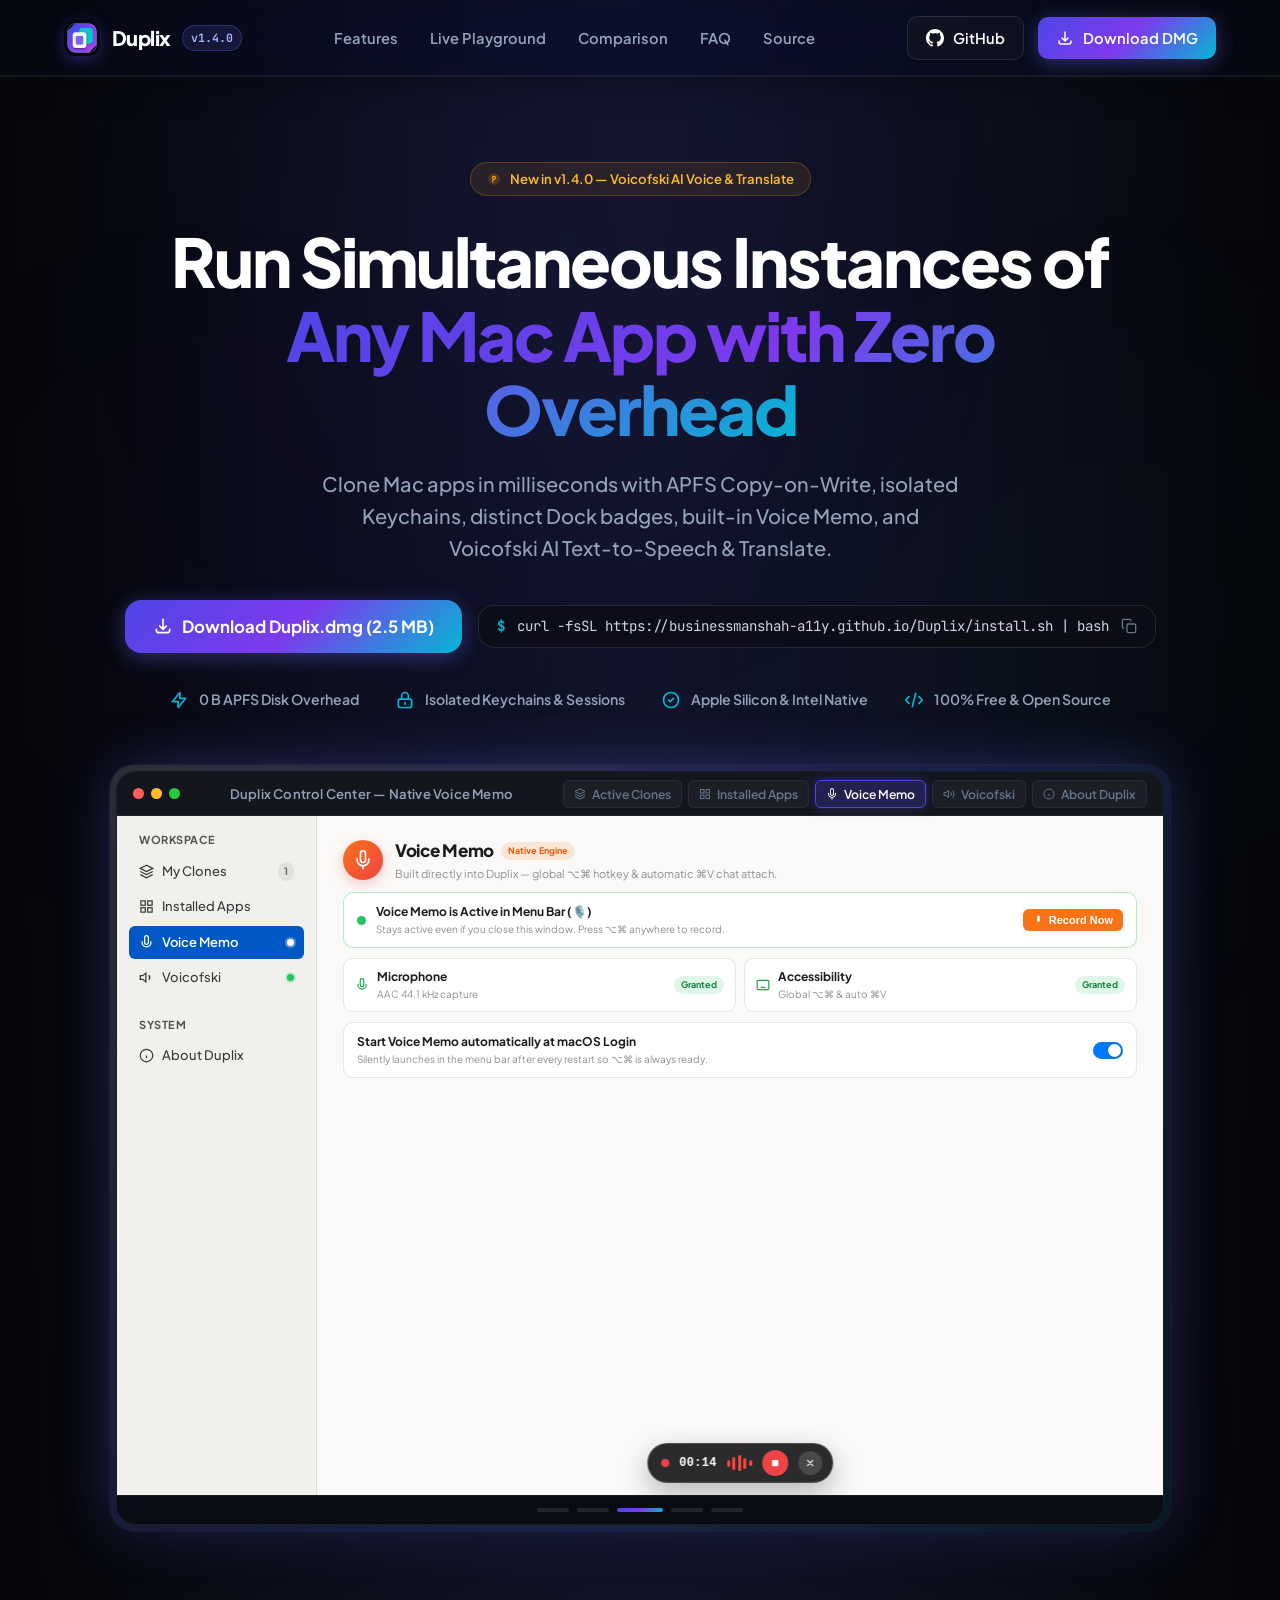
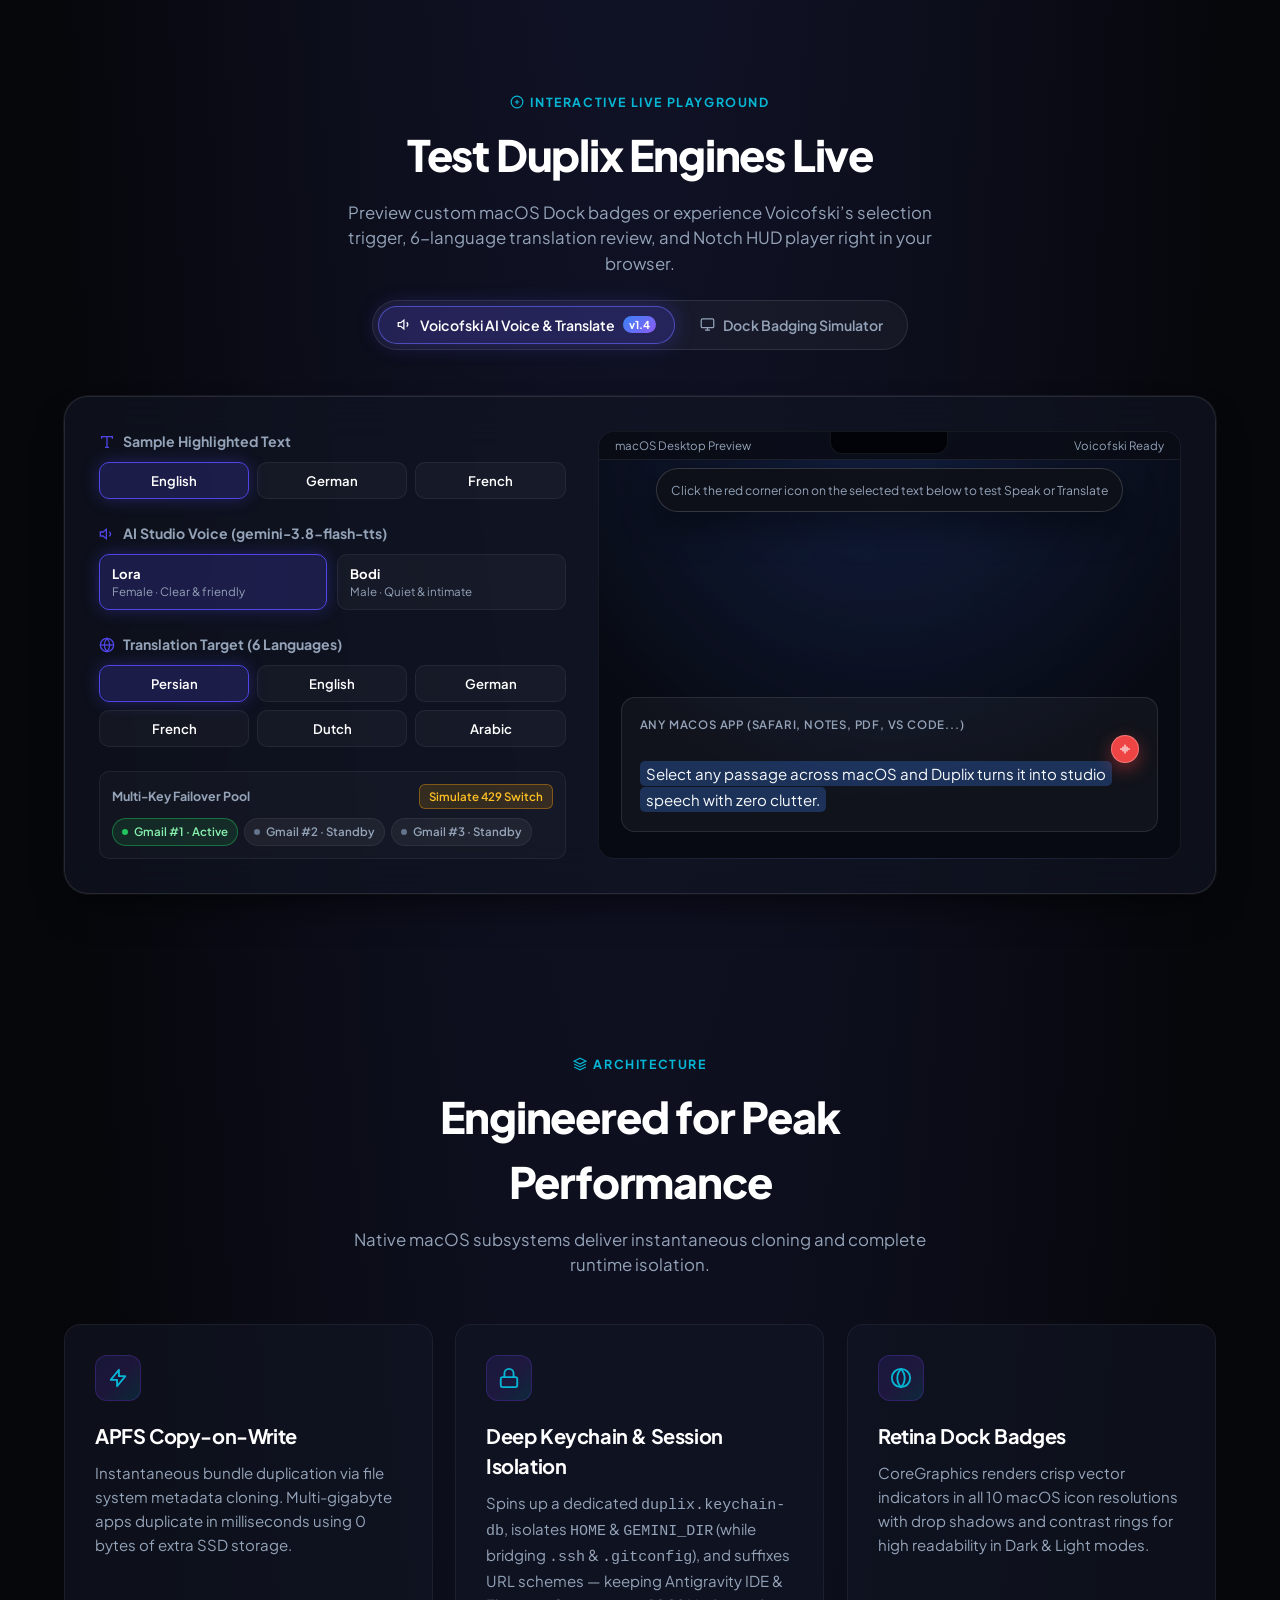
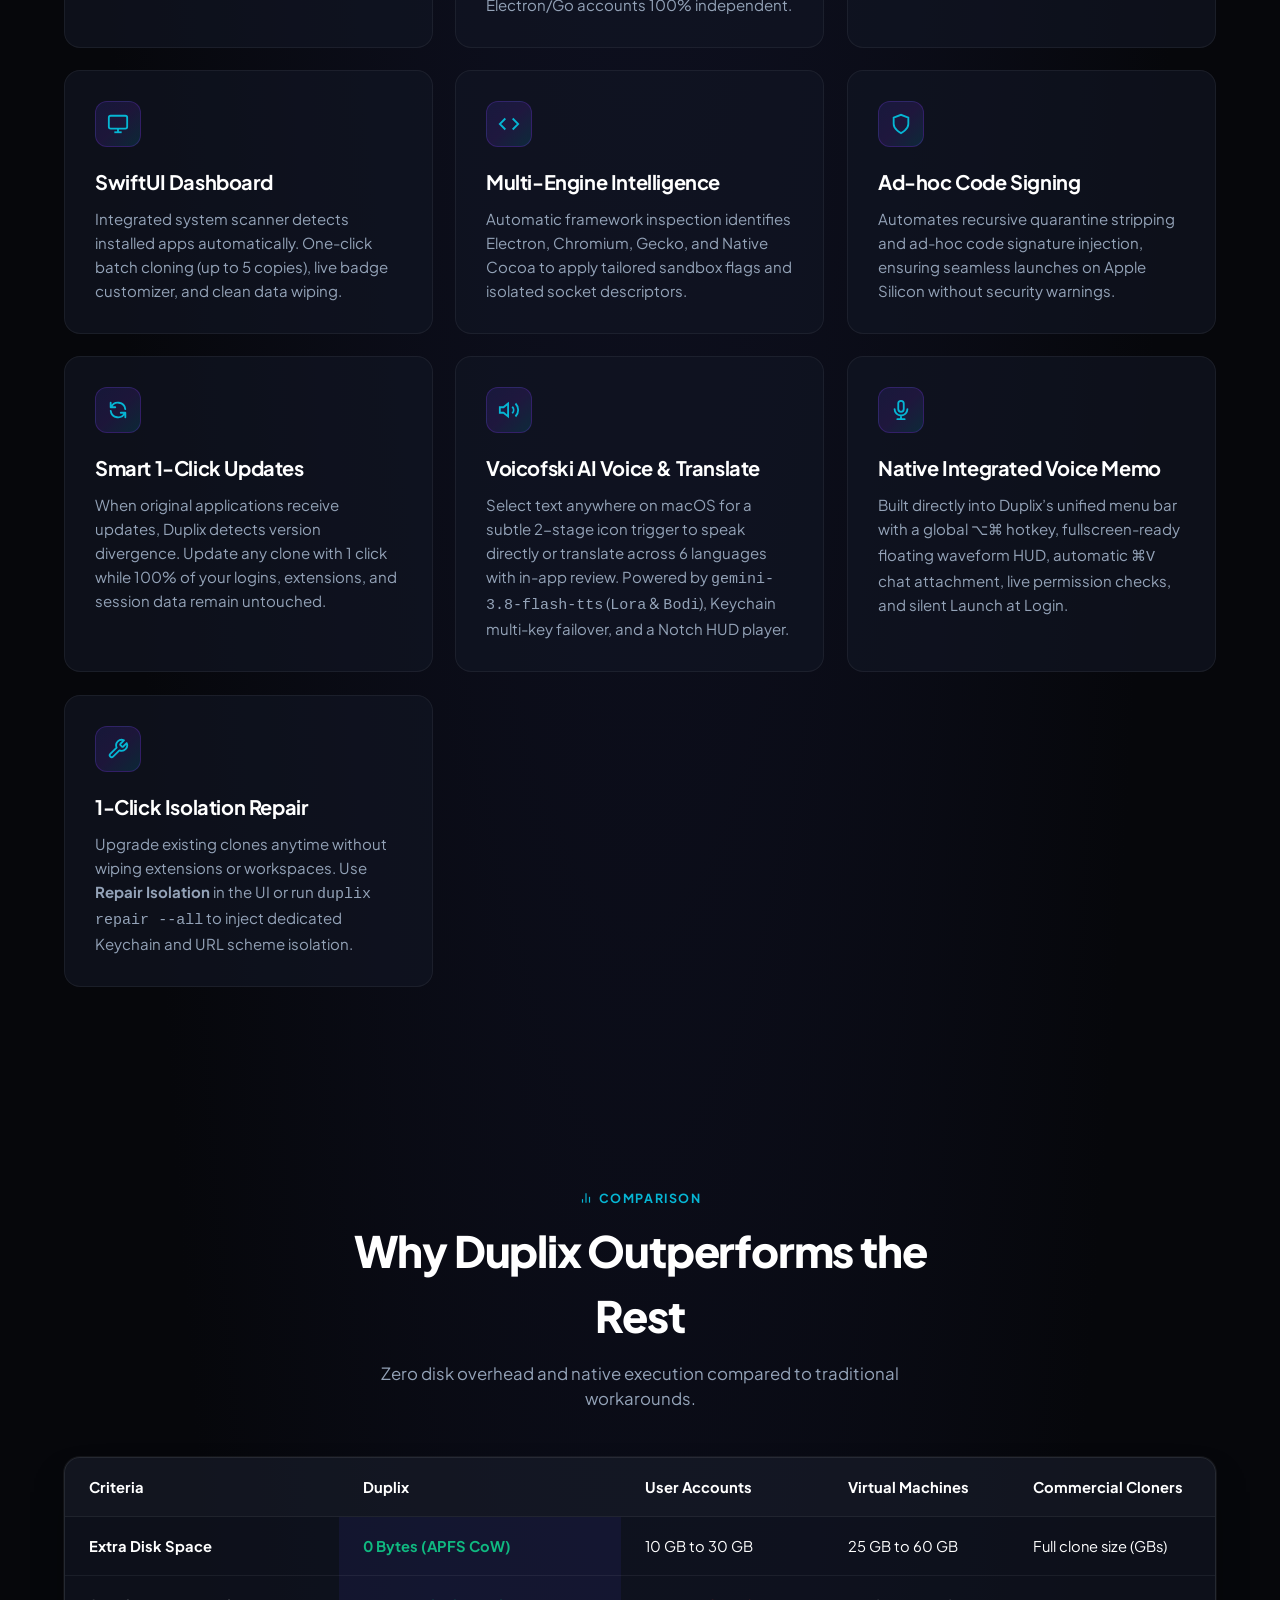
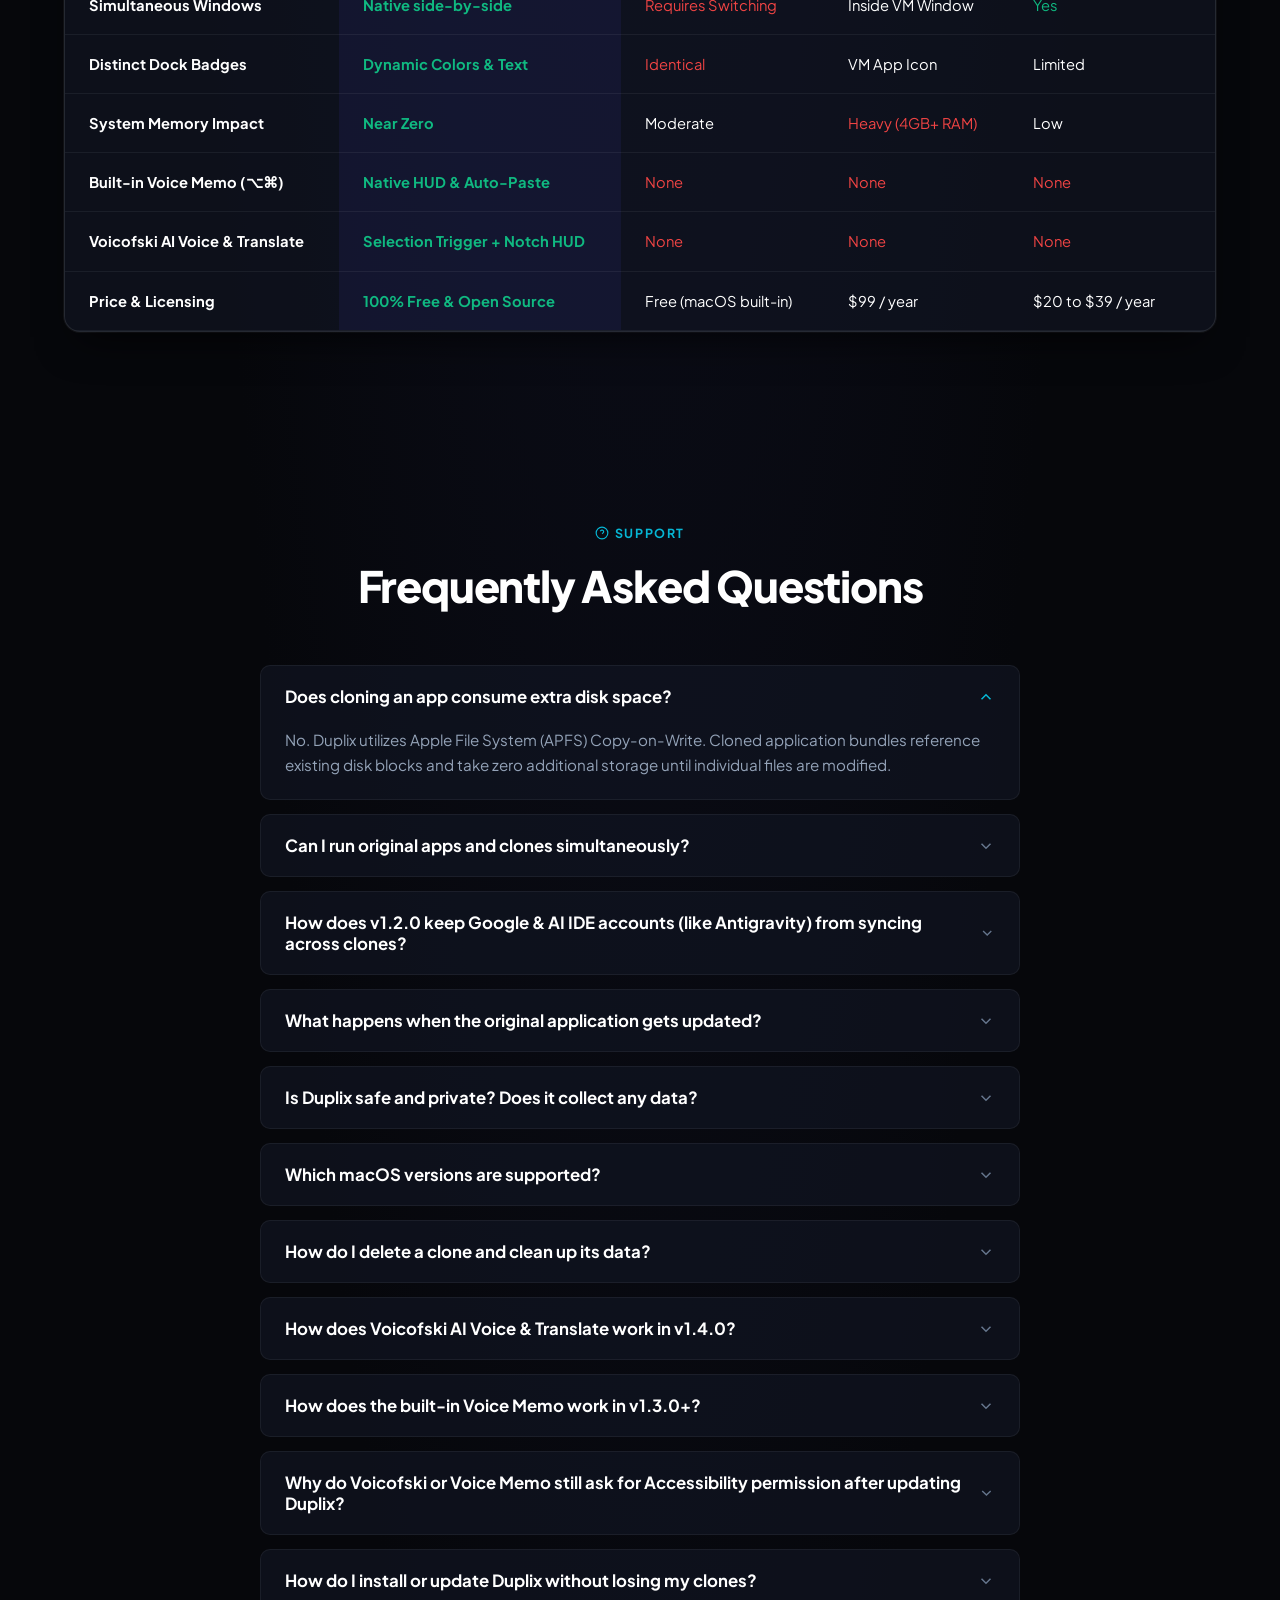
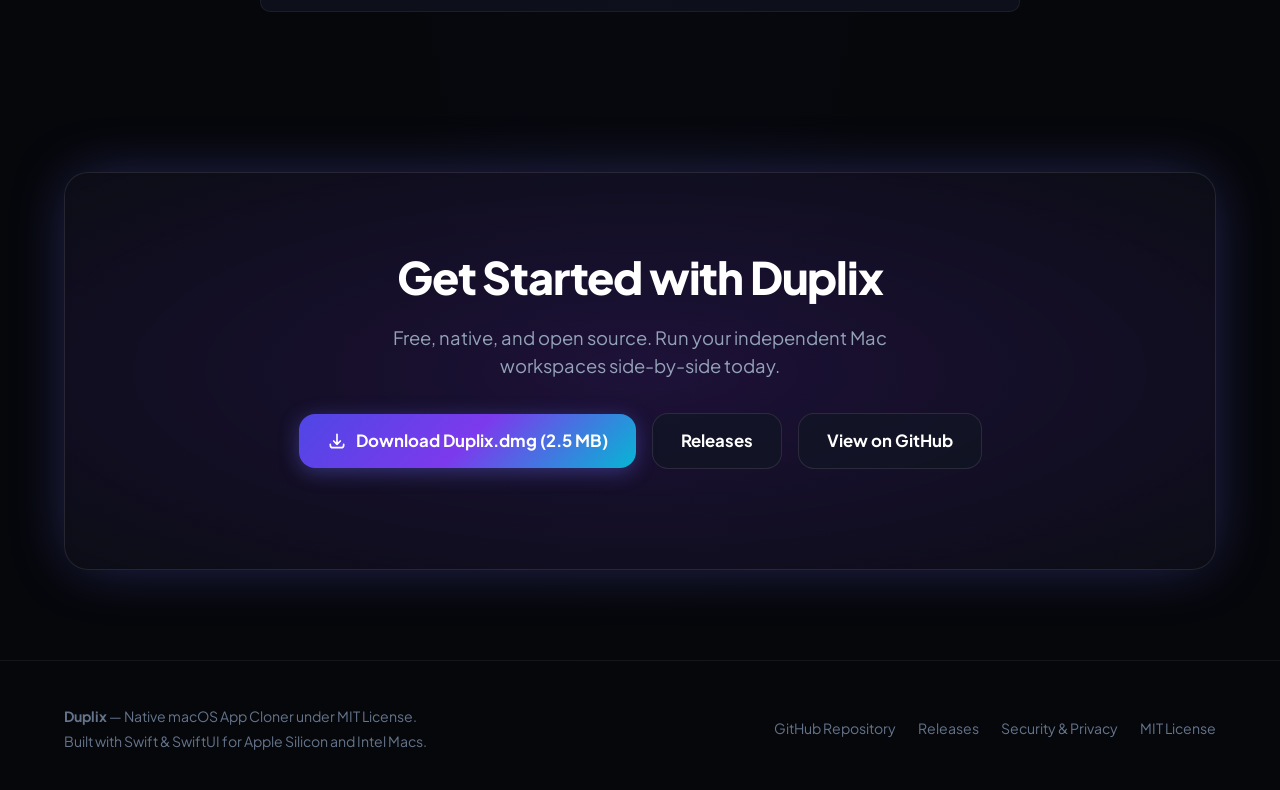
==== commit 93f843aa: "docs(web): add Accessibility refresh FAQ after update, bump DMG size to 2.5MB & add v1.4.0 cache-bus" ====
--- a/docs/index.html
+++ b/docs/index.html
@@ -9,7 +9,7 @@
   <link rel="preconnect" href="https://fonts.googleapis.com">
   <link rel="preconnect" href="https://fonts.gstatic.com" crossorigin>
   <link rel="stylesheet" href="https://fonts.googleapis.com/css2?family=Plus+Jakarta+Sans:wght@400;500;600;700;800&family=JetBrains+Mono:wght@400;500;600&display=swap">
-  <link rel="stylesheet" href="styles.css">
+  <link rel="stylesheet" href="styles.css?v=1.4.0">
 </head>
 <body>
 
@@ -44,7 +44,7 @@
           </svg>
           GitHub
         </a>
-        <a href="downloads/Duplix.dmg" download="Duplix.dmg" class="btn btn-primary nav-desktop-only">
+        <a href="downloads/Duplix.dmg?v=1.4.0" download="Duplix.dmg" class="btn btn-primary nav-desktop-only">
           <svg width="18" height="18" fill="none" stroke="currentColor" stroke-width="2" viewBox="0 0 24 24">
             <path stroke-linecap="round" stroke-linejoin="round" d="M4 16v1a3 3 0 003 3h10a3 3 0 003-3v-1m-4-4l-4 4m0 0l-4-4m4 4V4"/>
           </svg>
@@ -68,11 +68,11 @@
         <li><a href="https://github.com/businessmanshah-a11y/Duplix" target="_blank" class="mobile-nav-link">GitHub Source</a></li>
       </ul>
       <div class="mobile-drawer-cta">
-        <a href="downloads/Duplix.dmg" download="Duplix.dmg" class="btn btn-primary btn-block">
+        <a href="downloads/Duplix.dmg?v=1.4.0" download="Duplix.dmg" class="btn btn-primary btn-block">
           <svg width="18" height="18" fill="none" stroke="currentColor" stroke-width="2" viewBox="0 0 24 24">
             <path stroke-linecap="round" stroke-linejoin="round" d="M4 16v1a3 3 0 003 3h10a3 3 0 003-3v-1m-4-4l-4 4m0 0l-4-4m4 4V4"/>
           </svg>
-          Download Duplix.dmg (2.4 MB)
+          Download Duplix.dmg (2.5 MB)
         </a>
       </div>
     </div>
@@ -99,11 +99,11 @@
       </p>
 
       <div class="hero-buttons">
-        <a href="downloads/Duplix.dmg" download="Duplix.dmg" class="btn btn-primary btn-lg">
+        <a href="downloads/Duplix.dmg?v=1.4.0" download="Duplix.dmg" class="btn btn-primary btn-lg">
           <svg width="20" height="20" fill="none" stroke="currentColor" stroke-width="2" viewBox="0 0 24 24">
             <path stroke-linecap="round" stroke-linejoin="round" d="M4 16v1a3 3 0 003 3h10a3 3 0 003-3v-1m-4-4l-4 4m0 0l-4-4m4 4V4"/>
           </svg>
-          Download Duplix.dmg (2.4 MB)
+          Download Duplix.dmg (2.5 MB)
         </a>
 
         <div class="cli-box" id="cli-copy-box" title="Click to copy one-line Terminal installer">
@@ -1606,6 +1606,18 @@
 
         <div class="faq-card">
           <button class="faq-trigger">
+            <span>Why do Voicofski or Voice Memo still ask for Accessibility permission after updating Duplix?</span>
+            <svg class="faq-chevron" fill="none" stroke="currentColor" stroke-width="2" viewBox="0 0 24 24">
+              <polyline points="6 9 12 15 18 9"></polyline>
+            </svg>
+          </button>
+          <div class="faq-body">
+            Because Duplix is 100% free, open-source, and ad-hoc signed, macOS binds Accessibility permissions (shown as <strong>Accessibility</strong> or <strong>Device Control and Data Access</strong> in System Settings) to the previous version’s binary signature. Even if the Duplix toggle still appears blue/ON after an update, macOS silently blocks the new version until you refresh it: open <strong>System Settings → Privacy &amp; Security → Accessibility</strong> (or <strong>Device Control and Data Access</strong>), select <strong>Duplix</strong>, click the <strong>− (minus)</strong> button to remove the old entry, then click <strong>+ (plus)</strong> and re-add <code>/Applications/Duplix.app</code>. Permissions immediately turn green and text-selection triggers work across every app.
+          </div>
+        </div>
+
+        <div class="faq-card">
+          <button class="faq-trigger">
             <span>How do I install or update Duplix without losing my clones?</span>
             <svg class="faq-chevron" fill="none" stroke="currentColor" stroke-width="2" viewBox="0 0 24 24">
               <polyline points="6 9 12 15 18 9"></polyline>
@@ -1628,11 +1640,11 @@
       </p>
 
       <div class="hero-buttons">
-        <a href="downloads/Duplix.dmg" download="Duplix.dmg" class="btn btn-primary btn-lg">
+        <a href="downloads/Duplix.dmg?v=1.4.0" download="Duplix.dmg" class="btn btn-primary btn-lg">
           <svg width="20" height="20" fill="none" stroke="currentColor" stroke-width="2" viewBox="0 0 24 24">
             <path stroke-linecap="round" stroke-linejoin="round" d="M4 16v1a3 3 0 003 3h10a3 3 0 003-3v-1m-4-4l-4 4m0 0l-4-4m4 4V4"/>
           </svg>
-          Download Duplix.dmg (2.4 MB)
+          Download Duplix.dmg (2.5 MB)
         </a>
         <a href="https://github.com/businessmanshah-a11y/Duplix/releases" target="_blank" class="btn btn-ghost btn-lg">
           Releases
@@ -1669,6 +1681,6 @@
     <span id="toast-message">Copied to clipboard</span>
   </div>
 
-  <script src="script.js"></script>
+  <script src="script.js?v=1.4.0"></script>
 </body>
 </html>
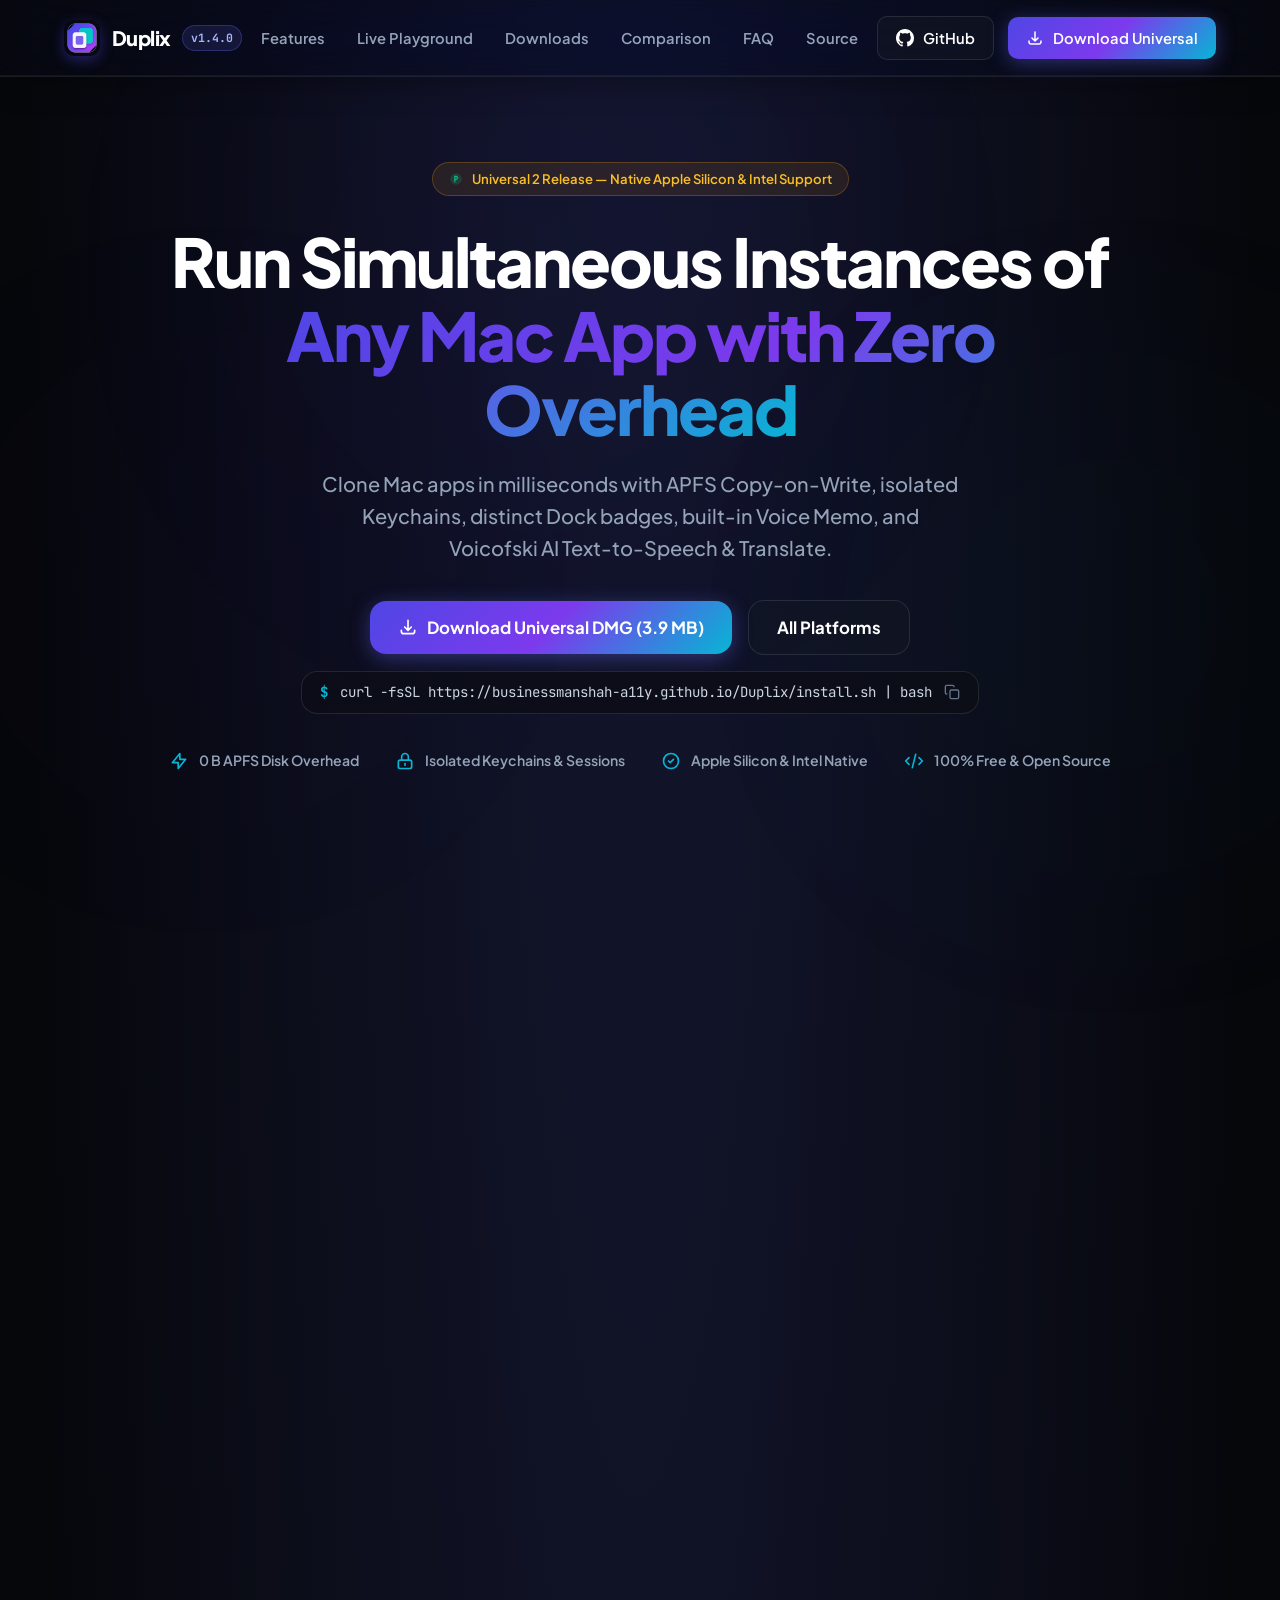
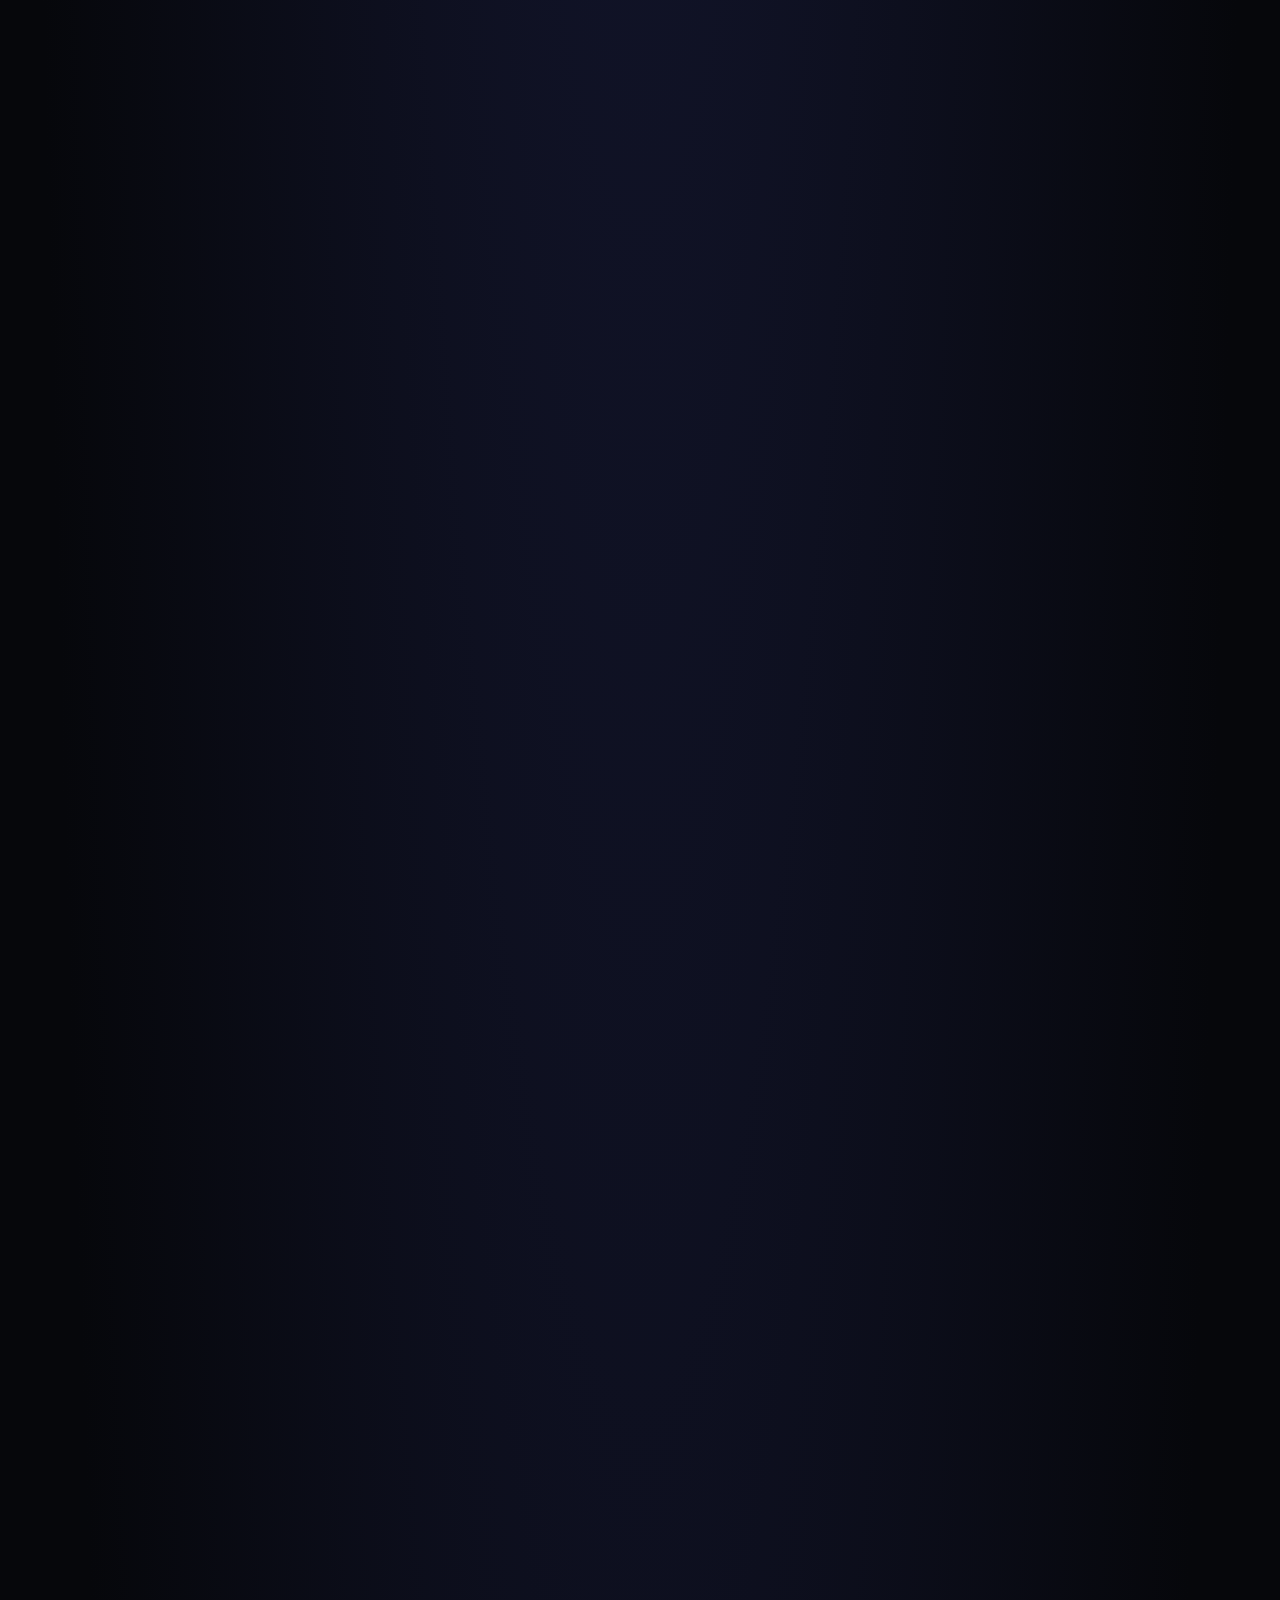
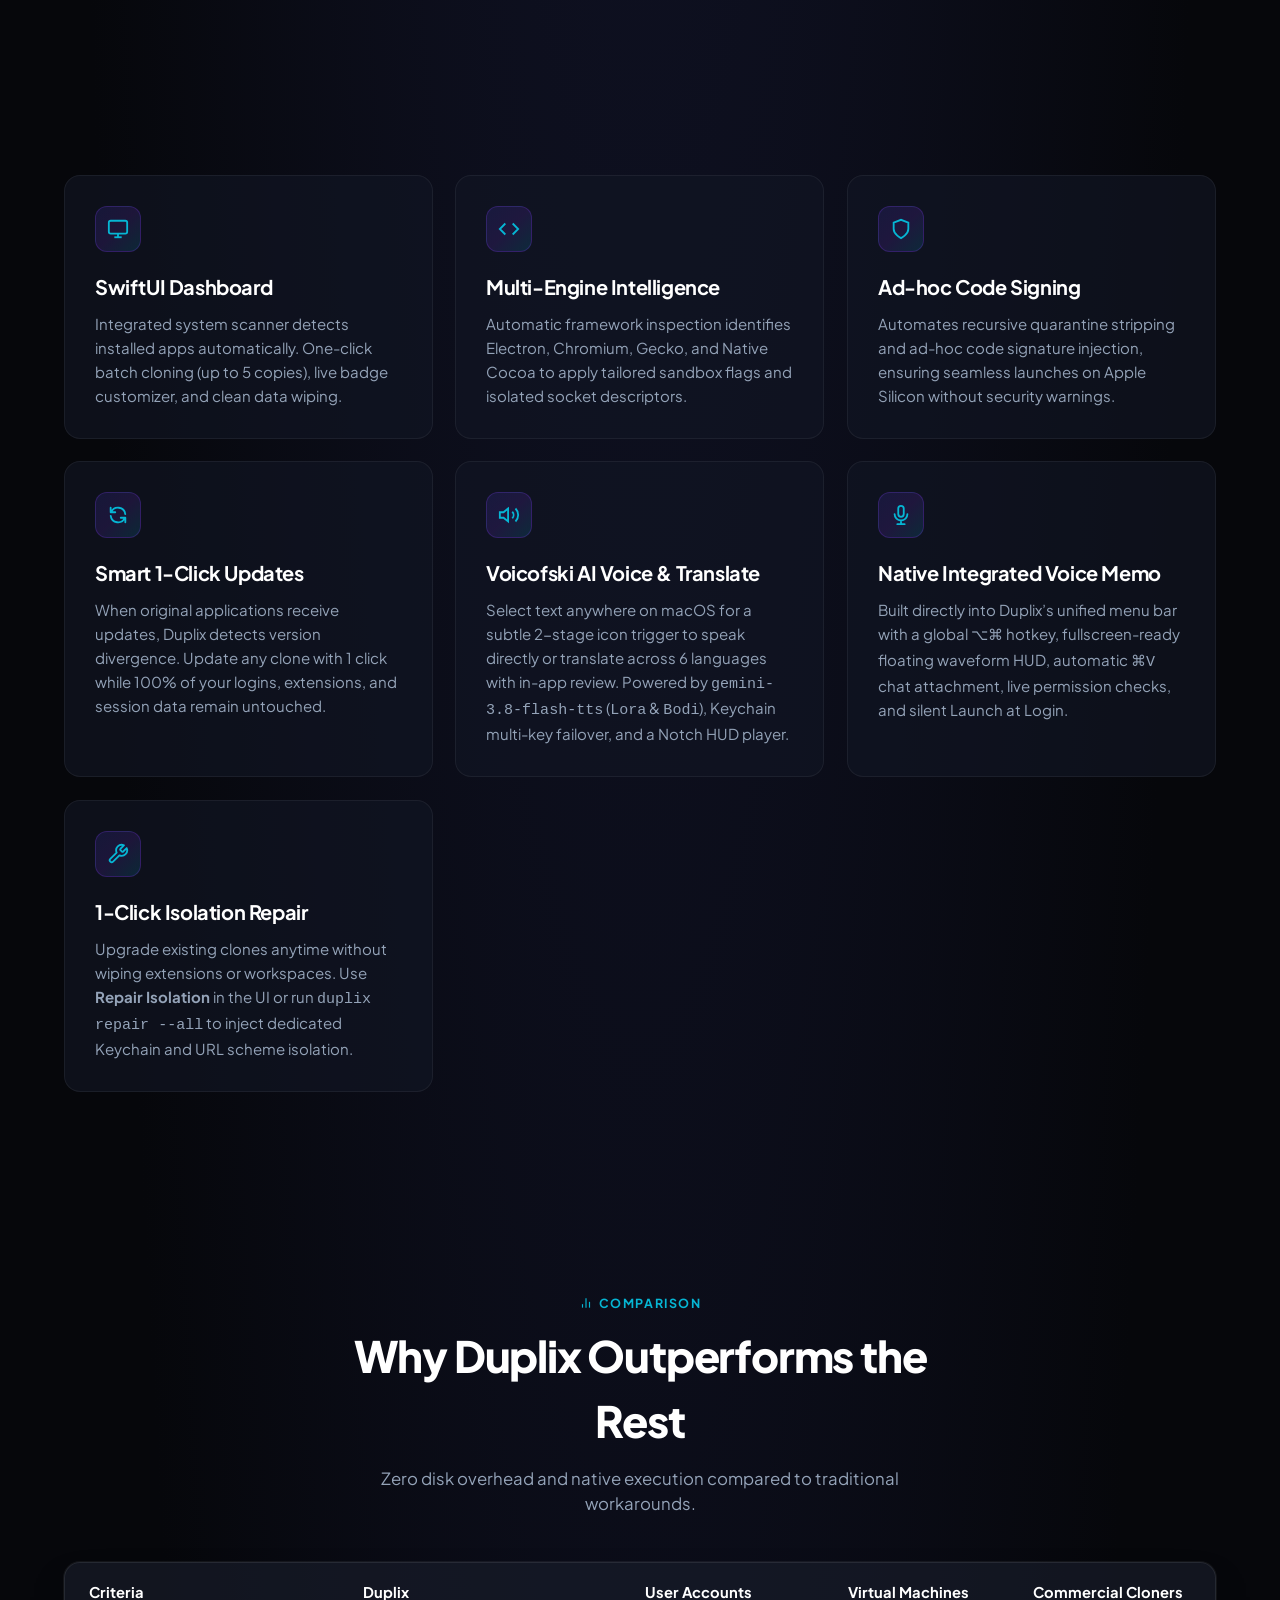
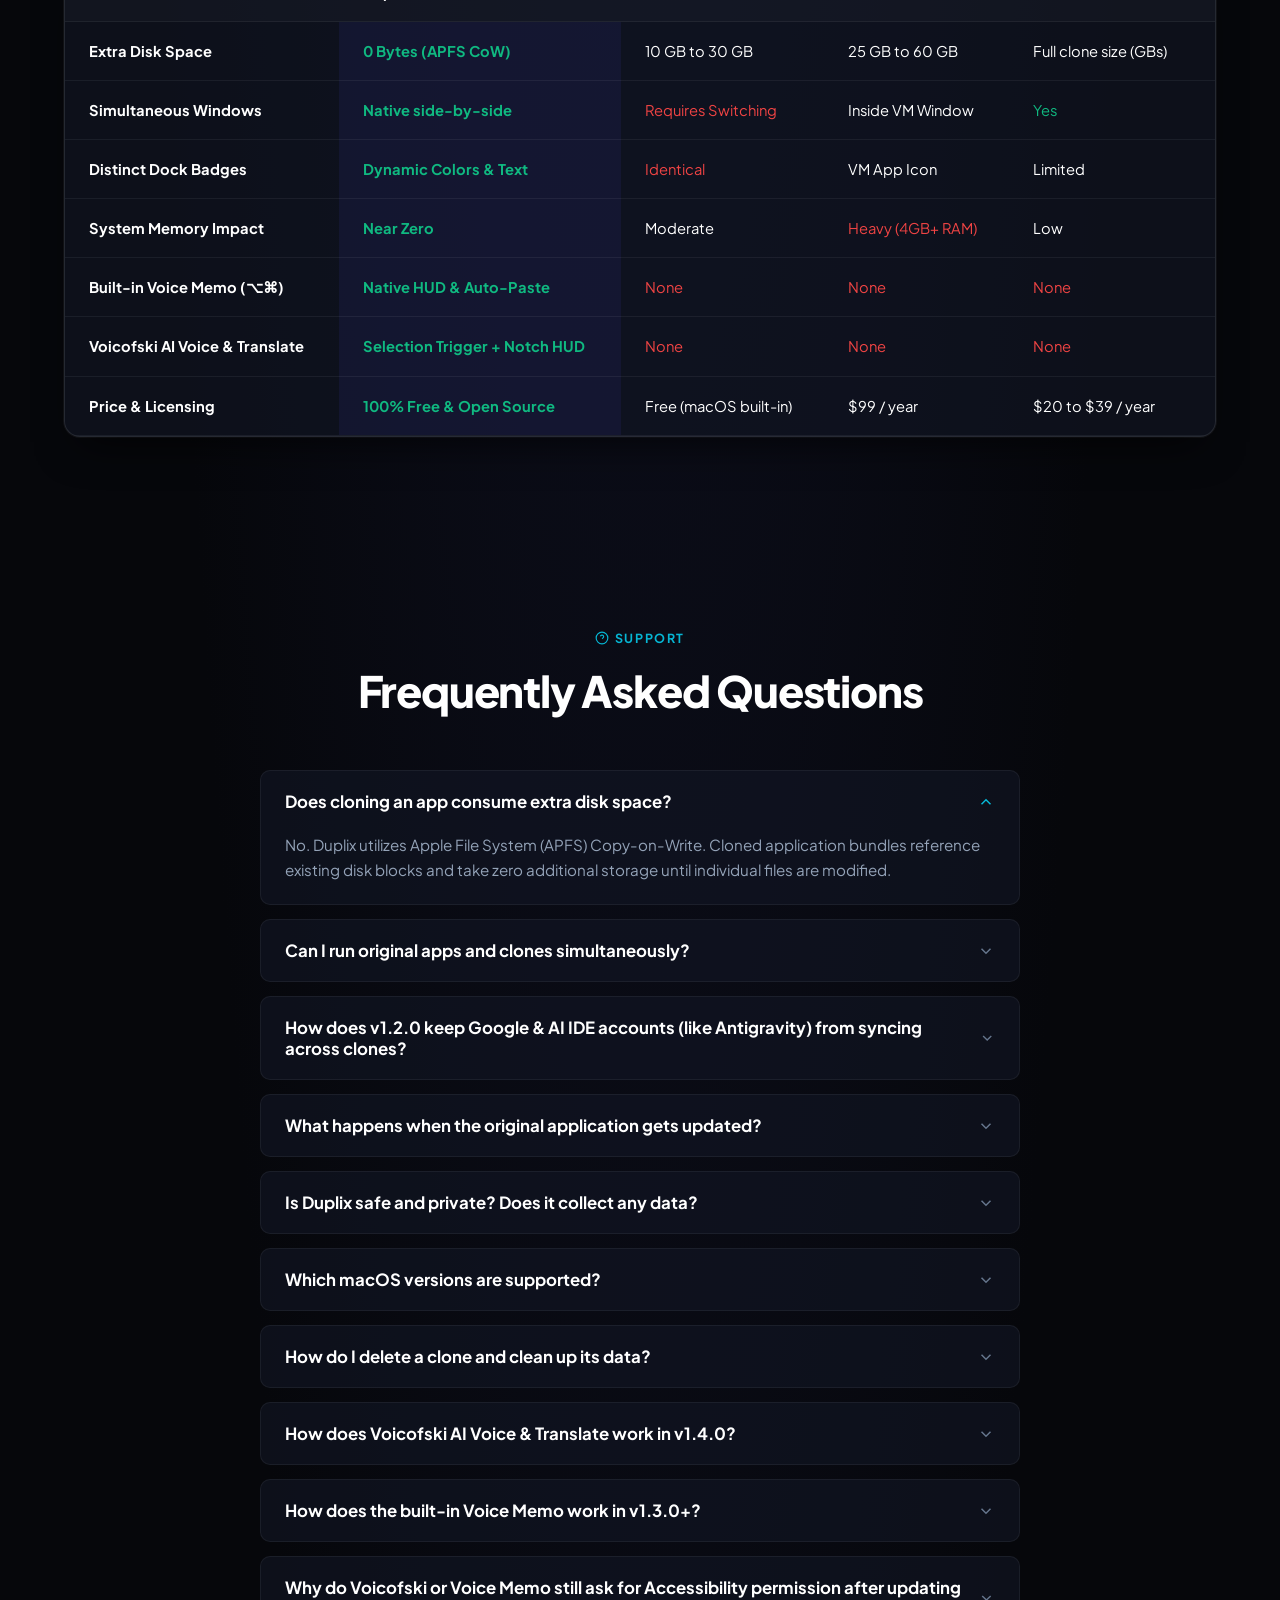
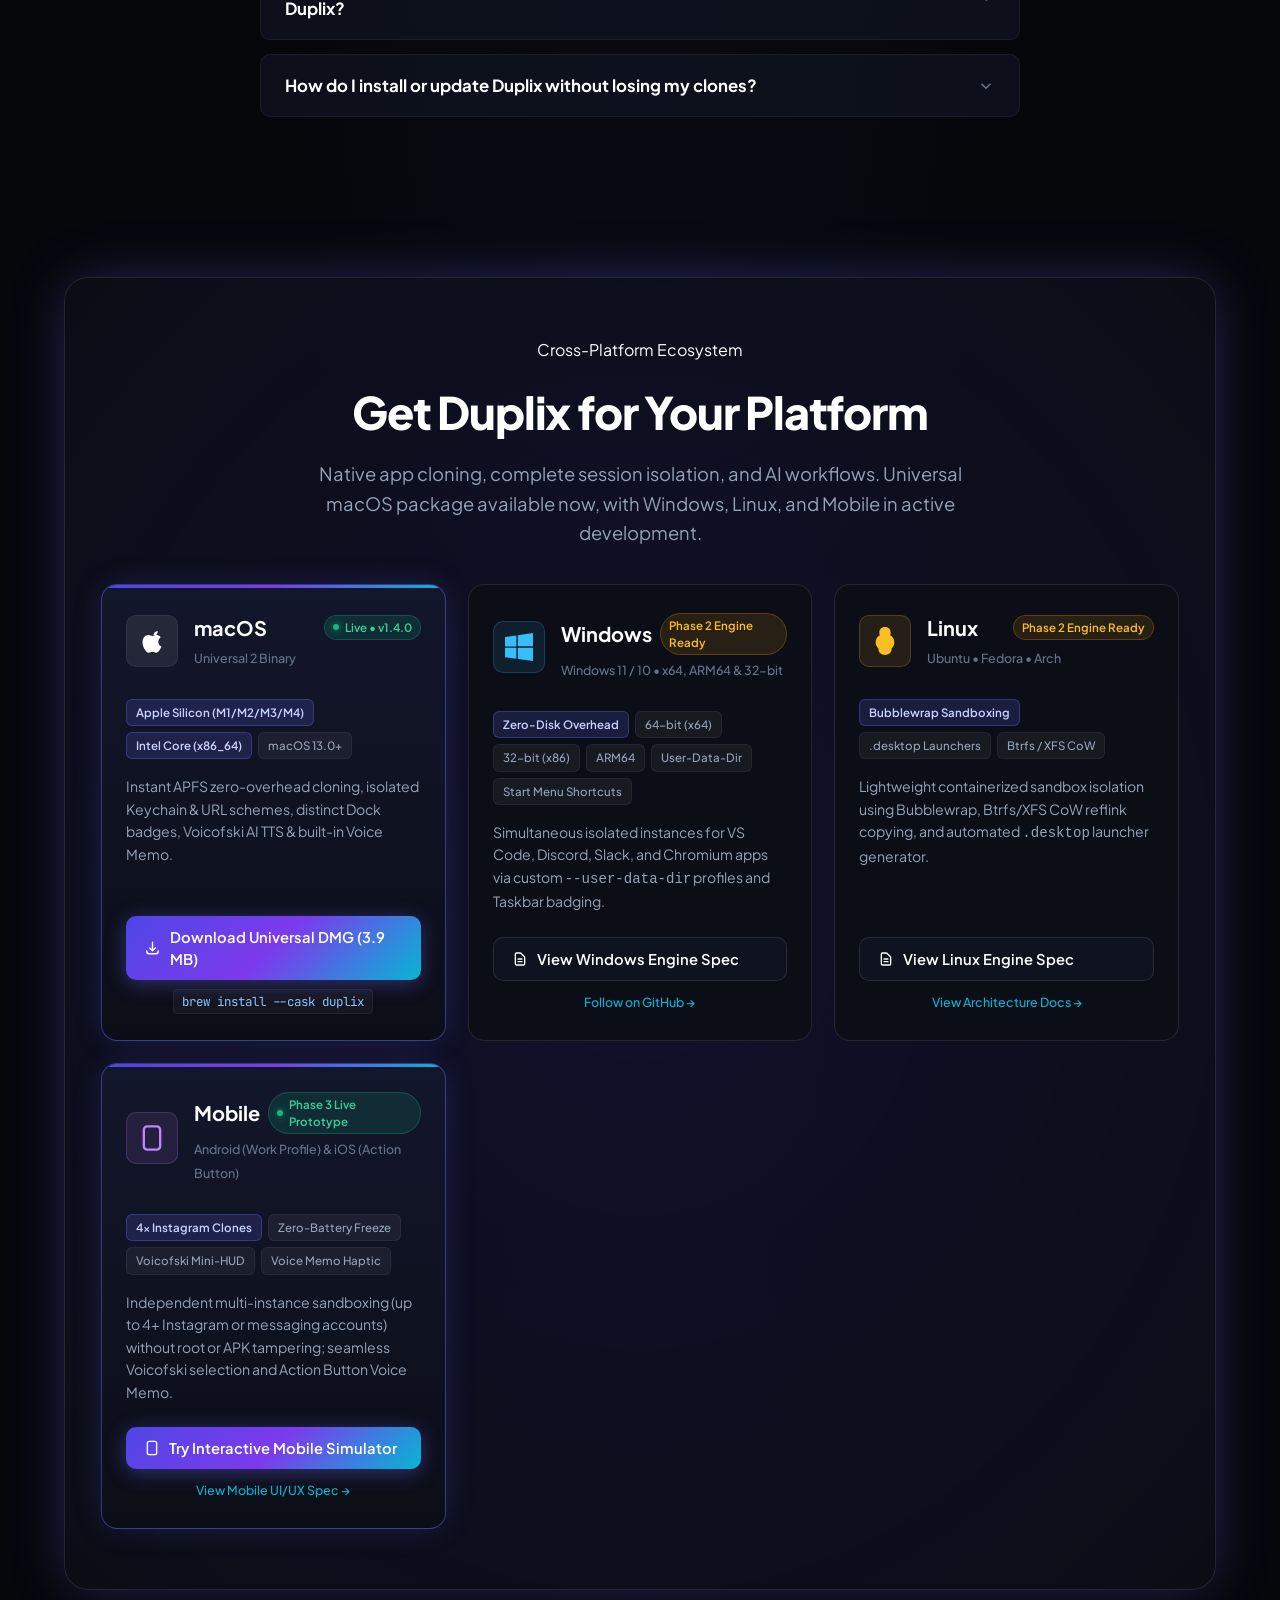
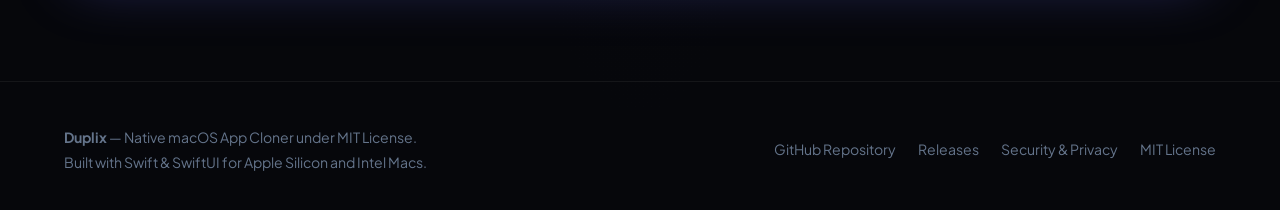
==== commit 8ab980de: "feat: cross-platform ecosystem - universal mac binary, windows & linux engines, mobile architecture " ====
--- a/docs/index.html
+++ b/docs/index.html
@@ -31,6 +31,7 @@
         <ul class="nav-menu">
           <li><a href="#features" class="nav-item-link">Features</a></li>
           <li><a href="#simulator" class="nav-item-link">Live Playground</a></li>
+          <li><a href="#downloads" class="nav-item-link">Downloads</a></li>
           <li><a href="#compare" class="nav-item-link">Comparison</a></li>
           <li><a href="#faq" class="nav-item-link">FAQ</a></li>
           <li><a href="https://github.com/businessmanshah-a11y/Duplix" target="_blank" class="nav-item-link">Source</a></li>
@@ -44,11 +45,11 @@
           </svg>
           GitHub
         </a>
-        <a href="downloads/Duplix.dmg?v=1.4.0" download="Duplix.dmg" class="btn btn-primary nav-desktop-only">
+        <a href="#downloads" class="btn btn-primary nav-desktop-only">
           <svg width="18" height="18" fill="none" stroke="currentColor" stroke-width="2" viewBox="0 0 24 24">
             <path stroke-linecap="round" stroke-linejoin="round" d="M4 16v1a3 3 0 003 3h10a3 3 0 003-3v-1m-4-4l-4 4m0 0l-4-4m4 4V4"/>
           </svg>
-          Download DMG
+          Download Universal
         </a>
         <button class="mobile-menu-btn" id="mobile-menu-btn" aria-label="Open navigation menu" aria-expanded="false">
           <span class="hamburger-line"></span>
@@ -63,6 +64,7 @@
       <ul class="mobile-nav-menu">
         <li><a href="#features" class="mobile-nav-link">Features</a></li>
         <li><a href="#simulator" class="mobile-nav-link">Live Playground</a></li>
+        <li><a href="#downloads" class="mobile-nav-link">Downloads</a></li>
         <li><a href="#compare" class="mobile-nav-link">Comparison</a></li>
         <li><a href="#faq" class="mobile-nav-link">FAQ</a></li>
         <li><a href="https://github.com/businessmanshah-a11y/Duplix" target="_blank" class="mobile-nav-link">GitHub Source</a></li>
@@ -72,7 +74,7 @@
           <svg width="18" height="18" fill="none" stroke="currentColor" stroke-width="2" viewBox="0 0 24 24">
             <path stroke-linecap="round" stroke-linejoin="round" d="M4 16v1a3 3 0 003 3h10a3 3 0 003-3v-1m-4-4l-4 4m0 0l-4-4m4 4V4"/>
           </svg>
-          Download Duplix.dmg (2.5 MB)
+          Download Universal DMG (3.9 MB)
         </a>
       </div>
     </div>
@@ -81,12 +83,12 @@
   <!-- Hero Section -->
   <section class="hero-section">
     <div class="container">
-      <a href="#" id="ph-pill-link" class="ph-pill">
+      <a href="#downloads" id="ph-pill-link" class="ph-pill">
         <svg class="ph-badge-icon" viewBox="0 0 24 24" fill="currentColor">
-          <circle cx="12" cy="12" r="10" fill="#f59e0b" fill-opacity="0.2"/>
-          <path d="M12 6.5H9v11h2v-4h1a3.5 3.5 0 000-7zm0 5h-1v-3h1a1.5 1.5 0 010 3z" fill="#f59e0b"/>
+          <circle cx="12" cy="12" r="10" fill="#10b981" fill-opacity="0.2"/>
+          <path d="M12 6.5H9v11h2v-4h1a3.5 3.5 0 000-7zm0 5h-1v-3h1a1.5 1.5 0 010 3z" fill="#10b981"/>
         </svg>
-        New in v1.4.0 — Voicofski AI Voice &amp; Translate
+        Universal 2 Release — Native Apple Silicon &amp; Intel Support
       </a>
 
       <h1 class="hero-heading">
@@ -103,7 +105,11 @@
           <svg width="20" height="20" fill="none" stroke="currentColor" stroke-width="2" viewBox="0 0 24 24">
             <path stroke-linecap="round" stroke-linejoin="round" d="M4 16v1a3 3 0 003 3h10a3 3 0 003-3v-1m-4-4l-4 4m0 0l-4-4m4 4V4"/>
           </svg>
-          Download Duplix.dmg (2.5 MB)
+          Download Universal DMG (3.9 MB)
+        </a>
+
+        <a href="#downloads" class="btn btn-ghost btn-lg">
+          All Platforms
         </a>
 
         <div class="cli-box" id="cli-copy-box" title="Click to copy one-line Terminal installer">
@@ -931,6 +937,14 @@
             </svg>
             <span>Dock Badging Simulator</span>
           </button>
+          <button class="pg-switch-btn" id="pg-tab-mobile" data-pg="mobile" role="tab" aria-selected="false">
+            <svg width="15" height="15" fill="none" stroke="currentColor" stroke-width="2" viewBox="0 0 24 24">
+              <rect x="5" y="2" width="14" height="20" rx="3" ry="3"></rect>
+              <line x1="12" y1="18" x2="12.01" y2="18"></line>
+            </svg>
+            <span>Duplix Mobile (4x Instagram)</span>
+            <span class="pg-new-pill">Phase 3</span>
+          </button>
         </div>
       </div>
 
@@ -1229,6 +1243,207 @@
             <!-- Telegram -->
             <div class="dock-slot">
               <img src="assets/logos/telegram.svg" class="dock-slot-icon dock-icon-full" alt="Telegram">
+            </div>
+          </div>
+        </div>
+      </div>
+
+      <!-- Playground Panel 3: Duplix Mobile Interactive Simulator -->
+      <div class="simulator-panel reveal-on-scroll" id="pg-panel-mobile" style="display:none;">
+        <div class="sim-settings">
+          <div>
+            <div class="field-label">
+              <svg class="label-icon" fill="none" stroke="currentColor" stroke-width="2" viewBox="0 0 24 24">
+                <rect x="5" y="2" width="14" height="20" rx="3" ry="3"></rect>
+                <line x1="12" y1="18" x2="12.01" y2="18"></line>
+              </svg>
+              Mobile View Mode
+            </div>
+            <div class="vf-sample-grid">
+              <button class="vf-sample-btn active" id="mob-switch-clones" type="button">📱 4x Clones</button>
+              <button class="vf-sample-btn" id="mob-switch-voice" type="button">🔊 Voicofski</button>
+              <button class="vf-sample-btn" id="mob-switch-memo" type="button">🎙️ Voice Memo</button>
+            </div>
+          </div>
+
+          <div>
+            <div class="field-label">
+              <svg class="label-icon" fill="none" stroke="currentColor" stroke-width="2" viewBox="0 0 24 24">
+                <path d="M12 22s8-4 8-10V5l-8-3-8 3v7c0 6 8 10 8 10z"></path>
+              </svg>
+              Mobile Architecture Engine
+            </div>
+            <div class="mobile-info-card">
+              <p><strong>Android:</strong> Enterprise Work Profile isolation via <code>DevicePolicyManager</code>. Zero root, 100% Google Play &amp; FCM push notification compliance.</p>
+              <p style="margin-top:8px;"><strong>iOS:</strong> Share Sheet action extension + Action Button / Siri Shortcuts companion.</p>
+            </div>
+          </div>
+
+          <div>
+            <button class="btn btn-primary btn-block" id="mob-add-clone-btn" type="button">
+              <svg width="16" height="16" fill="none" stroke="currentColor" stroke-width="2" viewBox="0 0 24 24">
+                <line x1="12" y1="5" x2="12" y2="19"></line>
+                <line x1="5" y1="12" x2="19" y2="12"></line>
+              </svg>
+              + Add 5th Clone (Telegram)
+            </button>
+          </div>
+        </div>
+
+        <!-- Phone Frame -->
+        <div class="mobile-phone-stage">
+          <div class="mobile-phone-frame">
+            <div class="mobile-phone-notch">
+              <div class="notch-camera"></div>
+              <div class="notch-speaker"></div>
+            </div>
+
+            <!-- Phone Screen -->
+            <div class="mobile-screen-content">
+              <!-- Status bar -->
+              <div class="mobile-status-header">
+                <span>14:15</span>
+                <div class="mobile-status-icons">
+                  <span>5G</span>
+                  <span>98%</span>
+                </div>
+              </div>
+
+              <!-- Top Bar inside phone -->
+              <div class="phone-app-header">
+                <span class="phone-app-title">Duplix Mobile</span>
+                <span class="phone-profile-pill">Work Sandbox</span>
+              </div>
+
+              <!-- Screen 1: Clones Dashboard (Default) -->
+              <div class="phone-subview active" id="phone-view-clones">
+                <div class="phone-view-heading">
+                  <h4>Active Clones (4)</h4>
+                  <span class="phone-sub-badge">Instagram Fleet</span>
+                </div>
+
+                <div class="mobile-clones-list" id="mobile-clones-container">
+                  <!-- Clone 1: Main -->
+                  <div class="mobile-clone-item" id="mob-clone-1">
+                    <div class="mob-clone-icon-wrap" style="border-color:#4f46e5;">
+                      <img src="assets/logos/instagram.svg" alt="Instagram" class="mob-app-img" onerror="this.src='assets/logos/antigravity.png'">
+                      <span class="mob-clone-badge" style="background:#4f46e5;">MAIN</span>
+                    </div>
+                    <div class="mob-clone-meta">
+                      <span class="mob-clone-title">Instagram (Personal)</span>
+                      <span class="mob-clone-sub">Profile 0 • @alex_dev</span>
+                    </div>
+                    <button class="mob-freeze-toggle active" title="Toggle Freeze" data-clone="1">Active</button>
+                  </div>
+
+                  <!-- Clone 2: Shop -->
+                  <div class="mobile-clone-item" id="mob-clone-2">
+                    <div class="mob-clone-icon-wrap" style="border-color:#10b981;">
+                      <img src="assets/logos/instagram.svg" alt="Instagram" class="mob-app-img" onerror="this.src='assets/logos/antigravity.png'">
+                      <span class="mob-clone-badge" style="background:#10b981;">SHOP</span>
+                    </div>
+                    <div class="mob-clone-meta">
+                      <span class="mob-clone-title">Instagram (Store)</span>
+                      <span class="mob-clone-sub">Profile 1 • @duplix_shop</span>
+                    </div>
+                    <button class="mob-freeze-toggle active" title="Toggle Freeze" data-clone="2">Active</button>
+                  </div>
+
+                  <!-- Clone 3: Agency Work -->
+                  <div class="mobile-clone-item" id="mob-clone-3">
+                    <div class="mob-clone-icon-wrap" style="border-color:#7c3aed;">
+                      <img src="assets/logos/instagram.svg" alt="Instagram" class="mob-app-img" onerror="this.src='assets/logos/antigravity.png'">
+                      <span class="mob-clone-badge" style="background:#7c3aed;">WORK</span>
+                    </div>
+                    <div class="mob-clone-meta">
+                      <span class="mob-clone-title">Instagram (Agency)</span>
+                      <span class="mob-clone-sub">Profile 2 • @creator_hub</span>
+                    </div>
+                    <button class="mob-freeze-toggle active" title="Toggle Freeze" data-clone="3">Active</button>
+                  </div>
+
+                  <!-- Clone 4: Client 1 (Frozen) -->
+                  <div class="mobile-clone-item frozen" id="mob-clone-4">
+                    <div class="mob-clone-icon-wrap" style="border-color:#f59e0b;">
+                      <img src="assets/logos/instagram.svg" alt="Instagram" class="mob-app-img" onerror="this.src='assets/logos/antigravity.png'">
+                      <span class="mob-clone-badge" style="background:#f59e0b;">CL 1</span>
+                    </div>
+                    <div class="mob-clone-meta">
+                      <span class="mob-clone-title">Instagram (Client A)</span>
+                      <span class="mob-clone-sub">Profile 3 • Snoozed / 0% Battery</span>
+                    </div>
+                    <button class="mob-freeze-toggle" title="Toggle Freeze" data-clone="4">Frozen</button>
+                  </div>
+                </div>
+              </div>
+
+              <!-- Screen 2: Voicofski Phone View -->
+              <div class="phone-subview" id="phone-view-voice" style="display:none;">
+                <div class="phone-view-heading">
+                  <h4>Voicofski Assistant</h4>
+                  <span class="phone-sub-badge">AI TTS v1.4</span>
+                </div>
+                <div class="mobile-voice-composer">
+                  <div class="mobile-bubble-sample">
+                    <span class="mobile-bubble-sender">Highlighted Text:</span>
+                    <p>Duplix enables multiple isolated profiles on mobile devices.</p>
+                  </div>
+                  <div class="mobile-hud-player">
+                    <div class="mobile-hud-row">
+                      <span class="mobile-hud-voice">Voice: Lora</span>
+                      <span class="mobile-hud-lang">FA / EN</span>
+                    </div>
+                    <div class="mobile-wave-bars">
+                      <span class="m-wave"></span><span class="m-wave"></span><span class="m-wave"></span><span class="m-wave"></span><span class="m-wave"></span>
+                    </div>
+                    <button class="btn btn-primary btn-sm btn-block" id="mob-play-voice-btn">▶ Play Audio Stream</button>
+                  </div>
+                </div>
+              </div>
+
+              <!-- Screen 3: Voice Memo Phone View -->
+              <div class="phone-subview" id="phone-view-memo" style="display:none;">
+                <div class="phone-view-heading">
+                  <h4>Voice Memo</h4>
+                  <span class="phone-sub-badge">Action Button</span>
+                </div>
+                <div class="mobile-memo-center">
+                  <div class="mobile-record-circle" id="mob-record-circle">
+                    <svg width="34" height="34" fill="none" stroke="currentColor" stroke-width="2" viewBox="0 0 24 24">
+                      <path d="M12 1a3 3 0 0 0-3 3v8a3 3 0 0 0 6 0V4a3 3 0 0 0-3-3z"></path>
+                      <path d="M19 10v2a7 7 0 0 1-14 0v-2"></path>
+                      <line x1="12" y1="19" x2="12" y2="23"></line>
+                      <line x1="8" y1="23" x2="16" y2="23"></line>
+                    </svg>
+                  </div>
+                  <span class="mobile-record-status" id="mob-record-status">Tap to Record</span>
+                  <span class="mobile-record-timer" id="mob-record-timer">00:00</span>
+                </div>
+              </div>
+
+              <!-- Phone Bottom Nav Bar -->
+              <div class="mobile-bottom-nav">
+                <button class="mob-nav-btn active" id="mob-btn-nav-clones" data-target="clones">
+                  <svg width="18" height="18" fill="none" stroke="currentColor" stroke-width="2" viewBox="0 0 24 24">
+                    <rect x="5" y="2" width="14" height="20" rx="3" ry="3"></rect>
+                  </svg>
+                  <span>Clones</span>
+                </button>
+                <button class="mob-nav-btn" id="mob-btn-nav-voice" data-target="voice">
+                  <svg width="18" height="18" fill="none" stroke="currentColor" stroke-width="2" viewBox="0 0 24 24">
+                    <polygon points="11 5 6 9 2 9 2 15 6 15 11 19 11 5"></polygon>
+                    <path d="M15.54 8.46a5 5 0 0 1 0 7.07"></path>
+                  </svg>
+                  <span>Voice</span>
+                </button>
+                <button class="mob-nav-btn" id="mob-btn-nav-memo" data-target="memo">
+                  <svg width="18" height="18" fill="none" stroke="currentColor" stroke-width="2" viewBox="0 0 24 24">
+                    <path d="M12 1a3 3 0 0 0-3 3v8a3 3 0 0 0 6 0V4a3 3 0 0 0-3-3z"></path>
+                    <path d="M19 10v2a7 7 0 0 1-14 0v-2"></path>
+                  </svg>
+                  <span>Memo</span>
+                </button>
+              </div>
             </div>
           </div>
         </div>
@@ -1631,27 +1846,189 @@
     </div>
   </section>
 
-  <!-- Download Action Banner -->
-  <section class="container" id="download">
-    <div class="download-card reveal-on-scroll">
-      <h2 class="download-title">Get Started with Duplix</h2>
-      <p class="download-subtext">
-        Free, native, and open source. Run your independent Mac workspaces side-by-side today.
+  <!-- Multi-Platform Download Hub -->
+  <section class="container" id="downloads">
+    <div class="download-section-wrap reveal-on-scroll">
+      <div class="section-badge-center">
+        <span class="badge-tag">Cross-Platform Ecosystem</span>
+      </div>
+      <h2 class="download-title text-center">Get Duplix for Your Platform</h2>
+      <p class="download-subtext text-center">
+        Native app cloning, complete session isolation, and AI workflows. Universal macOS package available now, with Windows, Linux, and Mobile in active development.
       </p>
 
-      <div class="hero-buttons">
-        <a href="downloads/Duplix.dmg?v=1.4.0" download="Duplix.dmg" class="btn btn-primary btn-lg">
-          <svg width="20" height="20" fill="none" stroke="currentColor" stroke-width="2" viewBox="0 0 24 24">
-            <path stroke-linecap="round" stroke-linejoin="round" d="M4 16v1a3 3 0 003 3h10a3 3 0 003-3v-1m-4-4l-4 4m0 0l-4-4m4 4V4"/>
-          </svg>
-          Download Duplix.dmg (2.5 MB)
-        </a>
-        <a href="https://github.com/businessmanshah-a11y/Duplix/releases" target="_blank" class="btn btn-ghost btn-lg">
-          Releases
-        </a>
-        <a href="https://github.com/businessmanshah-a11y/Duplix" target="_blank" class="btn btn-ghost btn-lg">
-          View on GitHub
-        </a>
+      <div class="os-download-grid">
+        <!-- macOS Card (Universal 2 - Active) -->
+        <div class="os-card os-card-active">
+          <div class="os-card-glow"></div>
+          <div class="os-card-header">
+            <div class="os-icon-wrap os-mac-icon">
+              <svg width="28" height="28" viewBox="0 0 24 24" fill="currentColor">
+                <path d="M18.71 19.5c-.83 1.24-1.71 2.45-3.05 2.47-1.34.03-1.77-.79-3.29-.79-1.53 0-2 .77-3.27.82-1.31.05-2.3-1.32-3.14-2.53C4.25 17 2.94 12.45 4.7 9.39c.87-1.52 2.43-2.48 4.12-2.51 1.28-.02 2.5.87 3.29.87.78 0 2.26-1.07 3.81-.91.65.03 2.47.26 3.64 1.98-.09.06-2.17 1.28-2.15 3.81.03 3.02 2.65 4.03 2.68 4.04-.03.07-.42 1.44-1.38 2.83M15.97 6.37c.63-.77 1.06-1.85.94-2.93-.91.04-2.02.61-2.67 1.37-.58.67-1.1 1.76-.96 2.81 1.02.08 2.06-.48 2.69-1.25z"/>
+              </svg>
+            </div>
+            <div class="os-header-text">
+              <div class="os-name-row">
+                <h3 class="os-name">macOS</h3>
+                <span class="os-status-badge status-live">
+                  <span class="status-pulse-dot"></span> Live • v1.4.0
+                </span>
+              </div>
+              <span class="os-arch-label">Universal 2 Binary</span>
+            </div>
+          </div>
+
+          <div class="os-chip-group">
+            <span class="os-chip os-chip-highlight">Apple Silicon (M1/M2/M3/M4)</span>
+            <span class="os-chip os-chip-highlight">Intel Core (x86_64)</span>
+            <span class="os-chip">macOS 13.0+</span>
+          </div>
+
+          <p class="os-desc">
+            Instant APFS zero-overhead cloning, isolated Keychain &amp; URL schemes, distinct Dock badges, Voicofski AI TTS &amp; built-in Voice Memo.
+          </p>
+
+          <div class="os-actions">
+            <a href="downloads/Duplix.dmg?v=1.4.0" download="Duplix.dmg" class="btn btn-primary btn-block">
+              <svg width="18" height="18" fill="none" stroke="currentColor" stroke-width="2" viewBox="0 0 24 24">
+                <path stroke-linecap="round" stroke-linejoin="round" d="M4 16v1a3 3 0 003 3h10a3 3 0 003-3v-1m-4-4l-4 4m0 0l-4-4m4 4V4"/>
+              </svg>
+              Download Universal DMG (3.9 MB)
+            </a>
+            <div class="os-sub-actions">
+              <span class="os-cask-code"><code>brew install --cask duplix</code></span>
+            </div>
+          </div>
+        </div>
+
+        <!-- Windows Card (Phase 2 Ready) -->
+        <div class="os-card os-card-upcoming">
+          <div class="os-card-header">
+            <div class="os-icon-wrap os-win-icon">
+              <svg width="28" height="28" viewBox="0 0 24 24" fill="currentColor">
+                <path d="M0 3.449L9.75 2.1v9.451H0m10.949-9.602L24 0v11.4H10.949M0 12.6h9.75v9.451L0 20.699M10.949 12.6H24V24l-12.9-1.801"/>
+              </svg>
+            </div>
+            <div class="os-header-text">
+              <div class="os-name-row">
+                <h3 class="os-name">Windows</h3>
+                <span class="os-status-badge status-dev">Phase 2 Engine Ready</span>
+              </div>
+              <span class="os-arch-label">Windows 11 / 10 • x64, ARM64 &amp; 32-bit</span>
+            </div>
+          </div>
+
+          <div class="os-chip-group">
+            <span class="os-chip os-chip-highlight">Zero-Disk Overhead</span>
+            <span class="os-chip">64-bit (x64)</span>
+            <span class="os-chip">32-bit (x86)</span>
+            <span class="os-chip">ARM64</span>
+            <span class="os-chip">User-Data-Dir</span>
+            <span class="os-chip">Start Menu Shortcuts</span>
+          </div>
+
+          <p class="os-desc">
+            Simultaneous isolated instances for VS Code, Discord, Slack, and Chromium apps via custom <code>--user-data-dir</code> profiles and Taskbar badging.
+          </p>
+
+          <div class="os-actions">
+            <a href="https://github.com/businessmanshah-a11y/Duplix/blob/main/docs/CROSS_PLATFORM_SPEC.md" target="_blank" class="btn btn-ghost btn-block">
+              <svg width="16" height="16" fill="none" stroke="currentColor" stroke-width="2" viewBox="0 0 24 24">
+                <path stroke-linecap="round" stroke-linejoin="round" d="M9 12h6m-6 4h6m2 5H7a2 2 0 01-2-2V5a2 2 0 012-2h5.586a1 1 0 01.707.293l5.414 5.414a1 1 0 01.293.707V19a2 2 0 01-2 2z"/>
+              </svg>
+              View Windows Engine Spec
+            </a>
+            <div class="os-sub-actions">
+              <a href="https://github.com/businessmanshah-a11y/Duplix" target="_blank" class="os-roadmap-link">Follow on GitHub &rarr;</a>
+            </div>
+          </div>
+        </div>
+
+        <!-- Linux Card (Phase 2 Ready) -->
+        <div class="os-card os-card-upcoming">
+          <div class="os-card-header">
+            <div class="os-icon-wrap os-linux-icon">
+              <svg width="28" height="28" viewBox="0 0 24 24" fill="currentColor">
+                <path d="M12.002 0c-3.136 0-4.877 2.052-4.877 4.743 0 .736.14 1.488.423 2.222C5.39 8.01 4.004 10.278 4.004 13.045c0 2.247.95 4.148 2.457 5.342-.045.228-.07.46-.07.697 0 2.71 2.502 4.916 5.611 4.916s5.61-2.206 5.61-4.916c0-.237-.024-.469-.07-.697 1.508-1.194 2.457-3.095 2.457-5.342 0-2.767-1.386-5.035-3.544-6.08.283-.734.423-1.486.423-2.222C16.878 2.052 15.138 0 12.002 0z"/>
+              </svg>
+            </div>
+            <div class="os-header-text">
+              <div class="os-name-row">
+                <h3 class="os-name">Linux</h3>
+                <span class="os-status-badge status-dev">Phase 2 Engine Ready</span>
+              </div>
+              <span class="os-arch-label">Ubuntu • Fedora • Arch</span>
+            </div>
+          </div>
+
+          <div class="os-chip-group">
+            <span class="os-chip os-chip-highlight">Bubblewrap Sandboxing</span>
+            <span class="os-chip">.desktop Launchers</span>
+            <span class="os-chip">Btrfs / XFS CoW</span>
+          </div>
+
+          <p class="os-desc">
+            Lightweight containerized sandbox isolation using Bubblewrap, Btrfs/XFS CoW reflink copying, and automated <code>.desktop</code> launcher generator.
+          </p>
+
+          <div class="os-actions">
+            <a href="https://github.com/businessmanshah-a11y/Duplix/blob/main/docs/CROSS_PLATFORM_SPEC.md" target="_blank" class="btn btn-ghost btn-block">
+              <svg width="16" height="16" fill="none" stroke="currentColor" stroke-width="2" viewBox="0 0 24 24">
+                <path stroke-linecap="round" stroke-linejoin="round" d="M9 12h6m-6 4h6m2 5H7a2 2 0 01-2-2V5a2 2 0 012-2h5.586a1 1 0 01.707.293l5.414 5.414a1 1 0 01.293.707V19a2 2 0 01-2 2z"/>
+              </svg>
+              View Linux Engine Spec
+            </a>
+            <div class="os-sub-actions">
+              <a href="https://github.com/businessmanshah-a11y/Duplix" target="_blank" class="os-roadmap-link">View Architecture Docs &rarr;</a>
+            </div>
+          </div>
+        </div>
+
+        <!-- Mobile Card (Phase 3 Interactive Prototype) -->
+        <div class="os-card os-card-active">
+          <div class="os-card-glow"></div>
+          <div class="os-card-header">
+            <div class="os-icon-wrap os-mobile-icon">
+              <svg width="28" height="28" viewBox="0 0 24 24" fill="none" stroke="currentColor" stroke-width="2">
+                <rect x="5" y="2" width="14" height="20" rx="3" ry="3"></rect>
+                <line x1="12" y1="18" x2="12.01" y2="18"></line>
+              </svg>
+            </div>
+            <div class="os-header-text">
+              <div class="os-name-row">
+                <h3 class="os-name">Mobile</h3>
+                <span class="os-status-badge status-live">
+                  <span class="status-pulse-dot"></span> Phase 3 Live Prototype
+                </span>
+              </div>
+              <span class="os-arch-label">Android (Work Profile) &amp; iOS (Action Button)</span>
+            </div>
+          </div>
+
+          <div class="os-chip-group">
+            <span class="os-chip os-chip-highlight">4x Instagram Clones</span>
+            <span class="os-chip">Zero-Battery Freeze</span>
+            <span class="os-chip">Voicofski Mini-HUD</span>
+            <span class="os-chip">Voice Memo Haptic</span>
+          </div>
+
+          <p class="os-desc">
+            Independent multi-instance sandboxing (up to 4+ Instagram or messaging accounts) without root or APK tampering; seamless Voicofski selection and Action Button Voice Memo.
+          </p>
+
+          <div class="os-actions">
+            <a href="#simulator" class="btn btn-primary btn-block" id="jump-to-mobile-sim">
+              <svg width="16" height="16" fill="none" stroke="currentColor" stroke-width="2" viewBox="0 0 24 24">
+                <rect x="5" y="2" width="14" height="20" rx="3" ry="3"></rect>
+                <line x1="12" y1="18" x2="12.01" y2="18"></line>
+              </svg>
+              Try Interactive Mobile Simulator
+            </a>
+            <div class="os-sub-actions">
+              <a href="https://github.com/businessmanshah-a11y/Duplix/blob/main/docs/MOBILE_UIUX_AND_DESIGN_SPEC.md" target="_blank" class="os-roadmap-link">View Mobile UI/UX Spec &rarr;</a>
+            </div>
+          </div>
+        </div>
       </div>
     </div>
   </section>
--- a/docs/styles.css
+++ b/docs/styles.css
@@ -1856,15 +1856,24 @@
   display: block;
 }
 
-/* CTA Download Footer Box */
-.download-card {
-  background: radial-gradient(ellipse at center, rgba(124, 58, 237, 0.2) 0%, rgba(12, 14, 23, 0.9) 100%);
+/* Multi-Platform Download Hub */
+.download-section-wrap {
+  background: radial-gradient(ellipse at center, rgba(79, 70, 229, 0.14) 0%, rgba(12, 14, 23, 0.95) 100%);
   border: 1px solid var(--border-card);
   border-radius: var(--radius-lg);
-  padding: 70px 40px;
-  text-align: center;
+  padding: 60px 36px;
   margin: 70px 0 90px;
   box-shadow: var(--shadow-glow);
+}
+
+.section-badge-center {
+  display: flex;
+  justify-content: center;
+  margin-bottom: 16px;
+}
+
+.text-center {
+  text-align: center;
 }
 
 .download-title {
@@ -1877,8 +1886,251 @@
 .download-subtext {
   color: var(--text-secondary);
   font-size: 1.15rem;
-  max-width: 580px;
+  max-width: 680px;
   margin: 0 auto 34px;
+  line-height: 1.6;
+}
+
+.os-download-grid {
+  display: grid;
+  grid-template-columns: repeat(auto-fit, minmax(280px, 1fr));
+  gap: 22px;
+  margin-top: 36px;
+  text-align: left;
+}
+
+.os-card {
+  position: relative;
+  background: var(--bg-surface);
+  border: 1px solid var(--border-card);
+  border-radius: var(--radius-md);
+  padding: 28px 24px;
+  display: flex;
+  flex-direction: column;
+  transition: all 0.3s cubic-bezier(0.16, 1, 0.3, 1);
+  overflow: hidden;
+}
+
+.os-card:hover {
+  transform: translateY(-4px);
+  border-color: var(--border-hover);
+  box-shadow: 0 16px 36px rgba(0, 0, 0, 0.4);
+}
+
+.os-card-active {
+  border-color: rgba(99, 102, 241, 0.5);
+  background: linear-gradient(180deg, rgba(20, 24, 44, 0.95) 0%, rgba(12, 14, 23, 0.95) 100%);
+  box-shadow: 0 0 35px -8px rgba(99, 102, 241, 0.3);
+}
+
+.os-card-glow {
+  position: absolute;
+  top: 0;
+  left: 0;
+  right: 0;
+  height: 3px;
+  background: var(--gradient-brand);
+}
+
+.os-card-header {
+  display: flex;
+  align-items: center;
+  gap: 16px;
+  margin-bottom: 16px;
+}
+
+.os-icon-wrap {
+  width: 52px;
+  height: 52px;
+  border-radius: var(--radius-sm);
+  display: flex;
+  align-items: center;
+  justify-content: center;
+  flex-shrink: 0;
+  background: rgba(255, 255, 255, 0.05);
+  border: 1px solid var(--border-subtle);
+}
+
+.os-mac-icon {
+  color: #ffffff;
+  background: rgba(255, 255, 255, 0.08);
+}
+
+.os-win-icon {
+  color: #38bdf8;
+  background: rgba(56, 189, 248, 0.1);
+  border-color: rgba(56, 189, 248, 0.2);
+}
+
+.os-linux-icon {
+  color: #fbbf24;
+  background: rgba(251, 191, 36, 0.1);
+  border-color: rgba(251, 191, 36, 0.2);
+}
+
+.os-mobile-icon {
+  color: #c084fc;
+  background: rgba(192, 132, 252, 0.1);
+  border-color: rgba(192, 132, 252, 0.2);
+}
+
+.os-header-text {
+  flex-grow: 1;
+}
+
+.os-name-row {
+  display: flex;
+  align-items: center;
+  justify-content: space-between;
+  gap: 8px;
+  margin-bottom: 2px;
+}
+
+.os-name {
+  font-size: 1.25rem;
+  font-weight: 700;
+  color: #ffffff;
+}
+
+.os-arch-label {
+  font-size: 0.78rem;
+  color: var(--text-muted);
+  font-weight: 500;
+}
+
+.os-status-badge {
+  display: inline-flex;
+  align-items: center;
+  gap: 6px;
+  padding: 3px 8px;
+  border-radius: var(--radius-pill);
+  font-size: 0.72rem;
+  font-weight: 600;
+}
+
+.status-live {
+  background: rgba(16, 185, 129, 0.14);
+  color: #34d399;
+  border: 1px solid rgba(16, 185, 129, 0.3);
+}
+
+.status-pulse-dot {
+  width: 6px;
+  height: 6px;
+  border-radius: 50%;
+  background: #10b981;
+  box-shadow: 0 0 8px #10b981;
+  animation: pulse-live 2s infinite;
+}
+
+@keyframes pulse-live {
+  0% { transform: scale(0.95); opacity: 0.8; }
+  50% { transform: scale(1.25); opacity: 1; }
+  100% { transform: scale(0.95); opacity: 0.8; }
+}
+
+.status-dev {
+  background: rgba(245, 158, 11, 0.12);
+  color: #fbbf24;
+  border: 1px solid rgba(245, 158, 11, 0.25);
+}
+
+.status-plan {
+  background: rgba(168, 85, 247, 0.12);
+  color: #c084fc;
+  border: 1px solid rgba(168, 85, 247, 0.25);
+}
+
+.os-chip-group {
+  display: flex;
+  flex-wrap: wrap;
+  gap: 6px;
+  margin: 14px 0 16px;
+}
+
+.os-chip {
+  font-size: 0.72rem;
+  font-weight: 500;
+  padding: 4px 9px;
+  border-radius: var(--radius-xs);
+  background: rgba(255, 255, 255, 0.05);
+  color: var(--text-secondary);
+  border: 1px solid var(--border-subtle);
+}
+
+.os-chip-highlight {
+  background: rgba(99, 102, 241, 0.18);
+  color: #c7d2fe;
+  border-color: rgba(99, 102, 241, 0.35);
+  font-weight: 600;
+}
+
+.os-desc {
+  font-size: 0.88rem;
+  color: var(--text-secondary);
+  line-height: 1.6;
+  margin-bottom: 24px;
+  flex-grow: 1;
+}
+
+.os-actions {
+  display: flex;
+  flex-direction: column;
+  gap: 12px;
+}
+
+.btn-disabled {
+  background: rgba(255, 255, 255, 0.05);
+  border: 1px solid var(--border-subtle);
+  color: var(--text-muted);
+  cursor: not-allowed;
+  opacity: 0.65;
+  display: inline-flex;
+  align-items: center;
+  justify-content: center;
+  gap: 8px;
+  padding: 12px 18px;
+  border-radius: var(--radius-sm);
+  font-size: 0.88rem;
+  font-weight: 600;
+  width: 100%;
+}
+
+.os-sub-actions {
+  display: flex;
+  align-items: center;
+  justify-content: center;
+  gap: 8px;
+  font-size: 0.78rem;
+}
+
+.os-cask-code code {
+  font-family: var(--font-mono);
+  background: rgba(255, 255, 255, 0.04);
+  padding: 3px 8px;
+  border-radius: 4px;
+  color: #93c5fd;
+  border: 1px solid var(--border-subtle);
+}
+
+.os-roadmap-link {
+  color: var(--cyan);
+  text-decoration: none;
+  font-weight: 500;
+  transition: color 0.2s ease;
+}
+
+.os-roadmap-link:hover {
+  color: #ffffff;
+}
+
+@media (max-width: 768px) {
+  .download-section-wrap {
+    padding: 40px 20px;
+  }
+  .os-download-grid {
+    grid-template-columns: 1fr;
+  }
 }
 
 /* Toast */
@@ -2867,3 +3119,372 @@
     min-height: 320px;
   }
 }
+
+/* ==========================================================================
+   Duplix Mobile Interactive Simulator Styles
+   ========================================================================== */
+.mobile-phone-stage {
+  display: flex;
+  align-items: center;
+  justify-content: center;
+  min-height: 580px;
+  padding: 20px;
+}
+
+.mobile-phone-frame {
+  width: 320px;
+  height: 590px;
+  background: #06070b;
+  border: 10px solid #1a1e30;
+  border-radius: 42px;
+  box-shadow: 0 25px 60px rgba(0, 0, 0, 0.8), 0 0 40px rgba(124, 58, 237, 0.25);
+  overflow: hidden;
+  position: relative;
+  display: flex;
+  flex-direction: column;
+}
+
+.mobile-phone-notch {
+  width: 90px;
+  height: 22px;
+  background: #111422;
+  border-radius: 20px;
+  margin: 6px auto 4px;
+  display: flex;
+  align-items: center;
+  justify-content: center;
+  gap: 8px;
+}
+
+.notch-camera {
+  width: 8px;
+  height: 8px;
+  border-radius: 50%;
+  background: #1e2540;
+}
+
+.notch-speaker {
+  width: 30px;
+  height: 3px;
+  border-radius: 2px;
+  background: #1e2540;
+}
+
+.mobile-screen-content {
+  display: flex;
+  flex-direction: column;
+  flex: 1;
+  overflow: hidden;
+}
+
+.mobile-status-header {
+  display: flex;
+  justify-content: space-between;
+  align-items: center;
+  padding: 0 16px 6px;
+  font-size: 11px;
+  font-weight: 600;
+  color: #94a3b8;
+}
+
+.mobile-status-icons {
+  display: flex;
+  gap: 8px;
+  font-size: 10px;
+}
+
+.phone-app-header {
+  display: flex;
+  justify-content: space-between;
+  align-items: center;
+  padding: 8px 14px;
+  background: rgba(255, 255, 255, 0.03);
+  border-bottom: 1px solid rgba(255, 255, 255, 0.06);
+}
+
+.phone-app-title {
+  font-size: 13px;
+  font-weight: 700;
+  color: #ffffff;
+}
+
+.phone-profile-pill {
+  font-size: 9px;
+  font-weight: 700;
+  padding: 2px 7px;
+  border-radius: 10px;
+  background: rgba(16, 185, 129, 0.16);
+  color: #34d399;
+  border: 1px solid rgba(16, 185, 129, 0.3);
+}
+
+.phone-subview {
+  flex: 1;
+  padding: 12px 14px;
+  overflow-y: auto;
+  display: flex;
+  flex-direction: column;
+}
+
+.phone-view-heading {
+  display: flex;
+  justify-content: space-between;
+  align-items: center;
+  margin-bottom: 12px;
+}
+
+.phone-view-heading h4 {
+  font-size: 12px;
+  font-weight: 700;
+  color: #f1f5f9;
+}
+
+.phone-sub-badge {
+  font-size: 9px;
+  font-weight: 600;
+  color: #a5b4fc;
+}
+
+.mobile-clones-list {
+  display: flex;
+  flex-direction: column;
+  gap: 9px;
+}
+
+.mobile-clone-item {
+  display: flex;
+  align-items: center;
+  gap: 10px;
+  background: rgba(255, 255, 255, 0.04);
+  border: 1px solid rgba(255, 255, 255, 0.07);
+  border-radius: 12px;
+  padding: 8px 10px;
+  transition: all 0.2s ease;
+}
+
+.mobile-clone-item.frozen {
+  opacity: 0.55;
+  background: rgba(0, 0, 0, 0.2);
+}
+
+.mob-clone-icon-wrap {
+  position: relative;
+  width: 36px;
+  height: 36px;
+  border-radius: 9px;
+  border: 2px solid;
+  display: flex;
+  align-items: center;
+  justify-content: center;
+  flex-shrink: 0;
+  background: #0f121d;
+}
+
+.mob-app-img {
+  width: 22px;
+  height: 22px;
+  object-fit: contain;
+}
+
+.mob-clone-badge {
+  position: absolute;
+  bottom: -3px;
+  right: -3px;
+  font-size: 7px;
+  font-weight: 800;
+  color: #ffffff;
+  padding: 1px 4px;
+  border-radius: 3px;
+}
+
+.mob-clone-meta {
+  flex: 1;
+  min-width: 0;
+}
+
+.mob-clone-title {
+  display: block;
+  font-size: 11px;
+  font-weight: 600;
+  color: #ffffff;
+  white-space: nowrap;
+  overflow: hidden;
+  text-overflow: ellipsis;
+}
+
+.mob-clone-sub {
+  font-size: 8.5px;
+  color: #94a3b8;
+  display: block;
+}
+
+.mob-freeze-toggle {
+  border: none;
+  border-radius: 6px;
+  padding: 4px 7px;
+  font-size: 9px;
+  font-weight: 700;
+  cursor: pointer;
+  font-family: inherit;
+  transition: all 0.2s ease;
+}
+
+.mob-freeze-toggle.active {
+  background: rgba(16, 185, 129, 0.18);
+  color: #34d399;
+}
+
+.mob-freeze-toggle:not(.active) {
+  background: rgba(245, 158, 11, 0.18);
+  color: #fbbf24;
+}
+
+.mobile-bottom-nav {
+  display: flex;
+  justify-content: space-around;
+  align-items: center;
+  background: #0b0d16;
+  border-top: 1px solid rgba(255, 255, 255, 0.08);
+  padding: 8px 0;
+}
+
+.mob-nav-btn {
+  background: none;
+  border: none;
+  color: #64748b;
+  display: flex;
+  flex-direction: column;
+  align-items: center;
+  gap: 3px;
+  font-size: 9.5px;
+  font-weight: 600;
+  cursor: pointer;
+  font-family: inherit;
+  transition: color 0.2s ease;
+}
+
+.mob-nav-btn.active {
+  color: #06b6d4;
+}
+
+.mobile-record-circle {
+  width: 74px;
+  height: 74px;
+  border-radius: 50%;
+  background: linear-gradient(135deg, #ef4444, #dc2626);
+  display: flex;
+  align-items: center;
+  justify-content: center;
+  color: #ffffff;
+  margin: 36px auto 14px;
+  cursor: pointer;
+  box-shadow: 0 0 25px rgba(239, 68, 68, 0.5);
+  transition: all 0.25s ease;
+}
+
+.mobile-record-circle.recording {
+  animation: pulse-record 1.2s infinite;
+  background: linear-gradient(135deg, #dc2626, #b91c1c);
+}
+
+@keyframes pulse-record {
+  0% { transform: scale(0.98); box-shadow: 0 0 15px rgba(239, 68, 68, 0.4); }
+  50% { transform: scale(1.08); box-shadow: 0 0 35px rgba(239, 68, 68, 0.8); }
+  100% { transform: scale(0.98); box-shadow: 0 0 15px rgba(239, 68, 68, 0.4); }
+}
+
+.mobile-memo-center {
+  text-align: center;
+  display: flex;
+  flex-direction: column;
+  align-items: center;
+  justify-content: center;
+  flex: 1;
+}
+
+.mobile-record-status {
+  font-size: 12px;
+  font-weight: 600;
+  color: #e2e8f0;
+}
+
+.mobile-record-timer {
+  font-size: 15px;
+  font-weight: 700;
+  color: #94a3b8;
+  font-family: var(--font-mono);
+  margin-top: 4px;
+}
+
+.mobile-bubble-sample {
+  background: rgba(255, 255, 255, 0.05);
+  border: 1px solid rgba(255, 255, 255, 0.08);
+  border-radius: 12px;
+  padding: 12px;
+  font-size: 11px;
+  color: #e2e8f0;
+  line-height: 1.5;
+  margin-bottom: 16px;
+}
+
+.mobile-bubble-sender {
+  font-size: 9px;
+  color: #93c5fd;
+  font-weight: 700;
+  display: block;
+  margin-bottom: 4px;
+}
+
+.mobile-hud-player {
+  background: linear-gradient(180deg, #131726, #0e111d);
+  border: 1px solid rgba(99, 102, 241, 0.3);
+  border-radius: 14px;
+  padding: 12px;
+  box-shadow: 0 10px 25px rgba(0, 0, 0, 0.4);
+}
+
+.mobile-hud-row {
+  display: flex;
+  justify-content: space-between;
+  font-size: 10px;
+  font-weight: 700;
+  color: #c7d2fe;
+  margin-bottom: 8px;
+}
+
+.mobile-wave-bars {
+  display: flex;
+  align-items: center;
+  justify-content: center;
+  gap: 4px;
+  height: 24px;
+  margin-bottom: 12px;
+}
+
+.m-wave {
+  width: 4px;
+  height: 14px;
+  background: #06b6d4;
+  border-radius: 2px;
+  animation: wave-bounce 1s infinite alternate ease-in-out;
+}
+
+.m-wave:nth-child(2) { animation-delay: 0.15s; height: 20px; }
+.m-wave:nth-child(3) { animation-delay: 0.3s; height: 16px; }
+.m-wave:nth-child(4) { animation-delay: 0.45s; height: 22px; }
+.m-wave:nth-child(5) { animation-delay: 0.6s; height: 12px; }
+
+@keyframes wave-bounce {
+  0% { transform: scaleY(0.4); }
+  100% { transform: scaleY(1.3); }
+}
+
+.mobile-info-card {
+  background: rgba(255, 255, 255, 0.03);
+  border: 1px solid rgba(255, 255, 255, 0.06);
+  border-radius: 10px;
+  padding: 12px;
+  font-size: 0.82rem;
+  color: #94a3b8;
+  line-height: 1.5;
+}
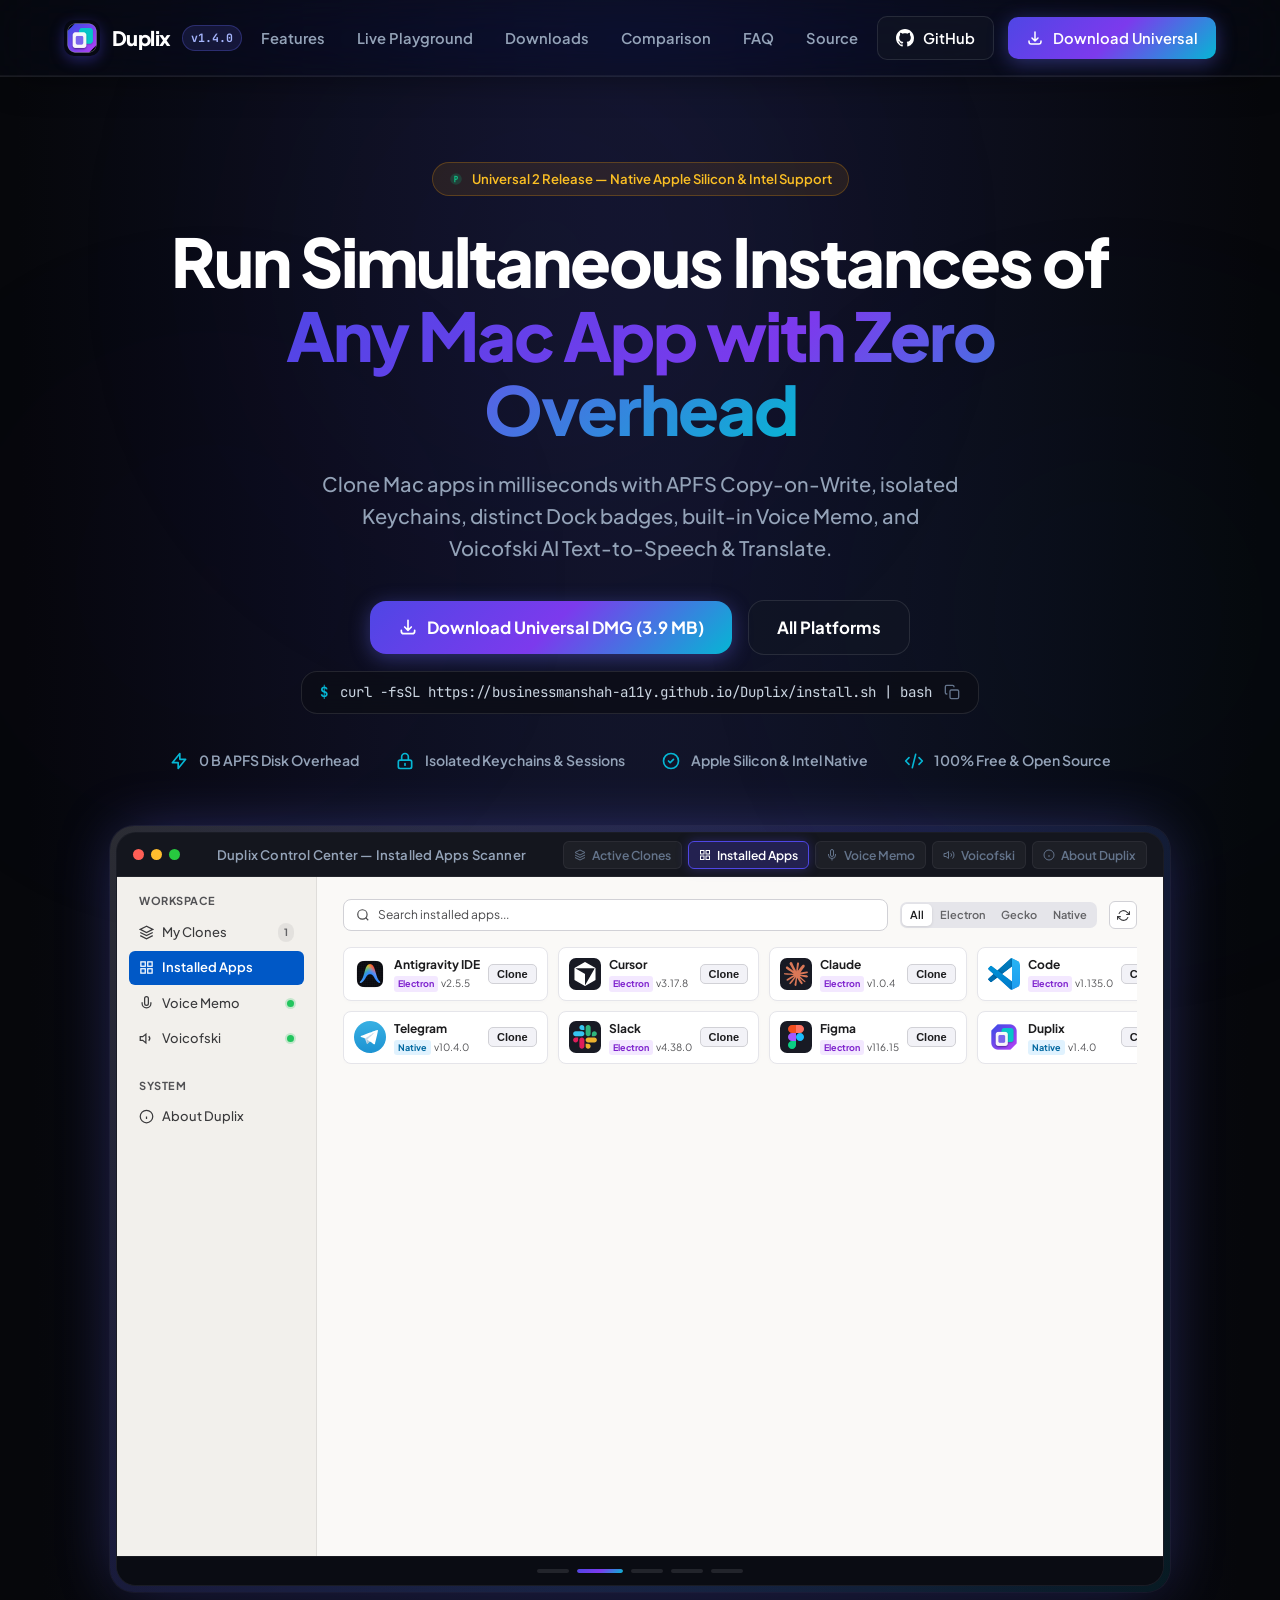
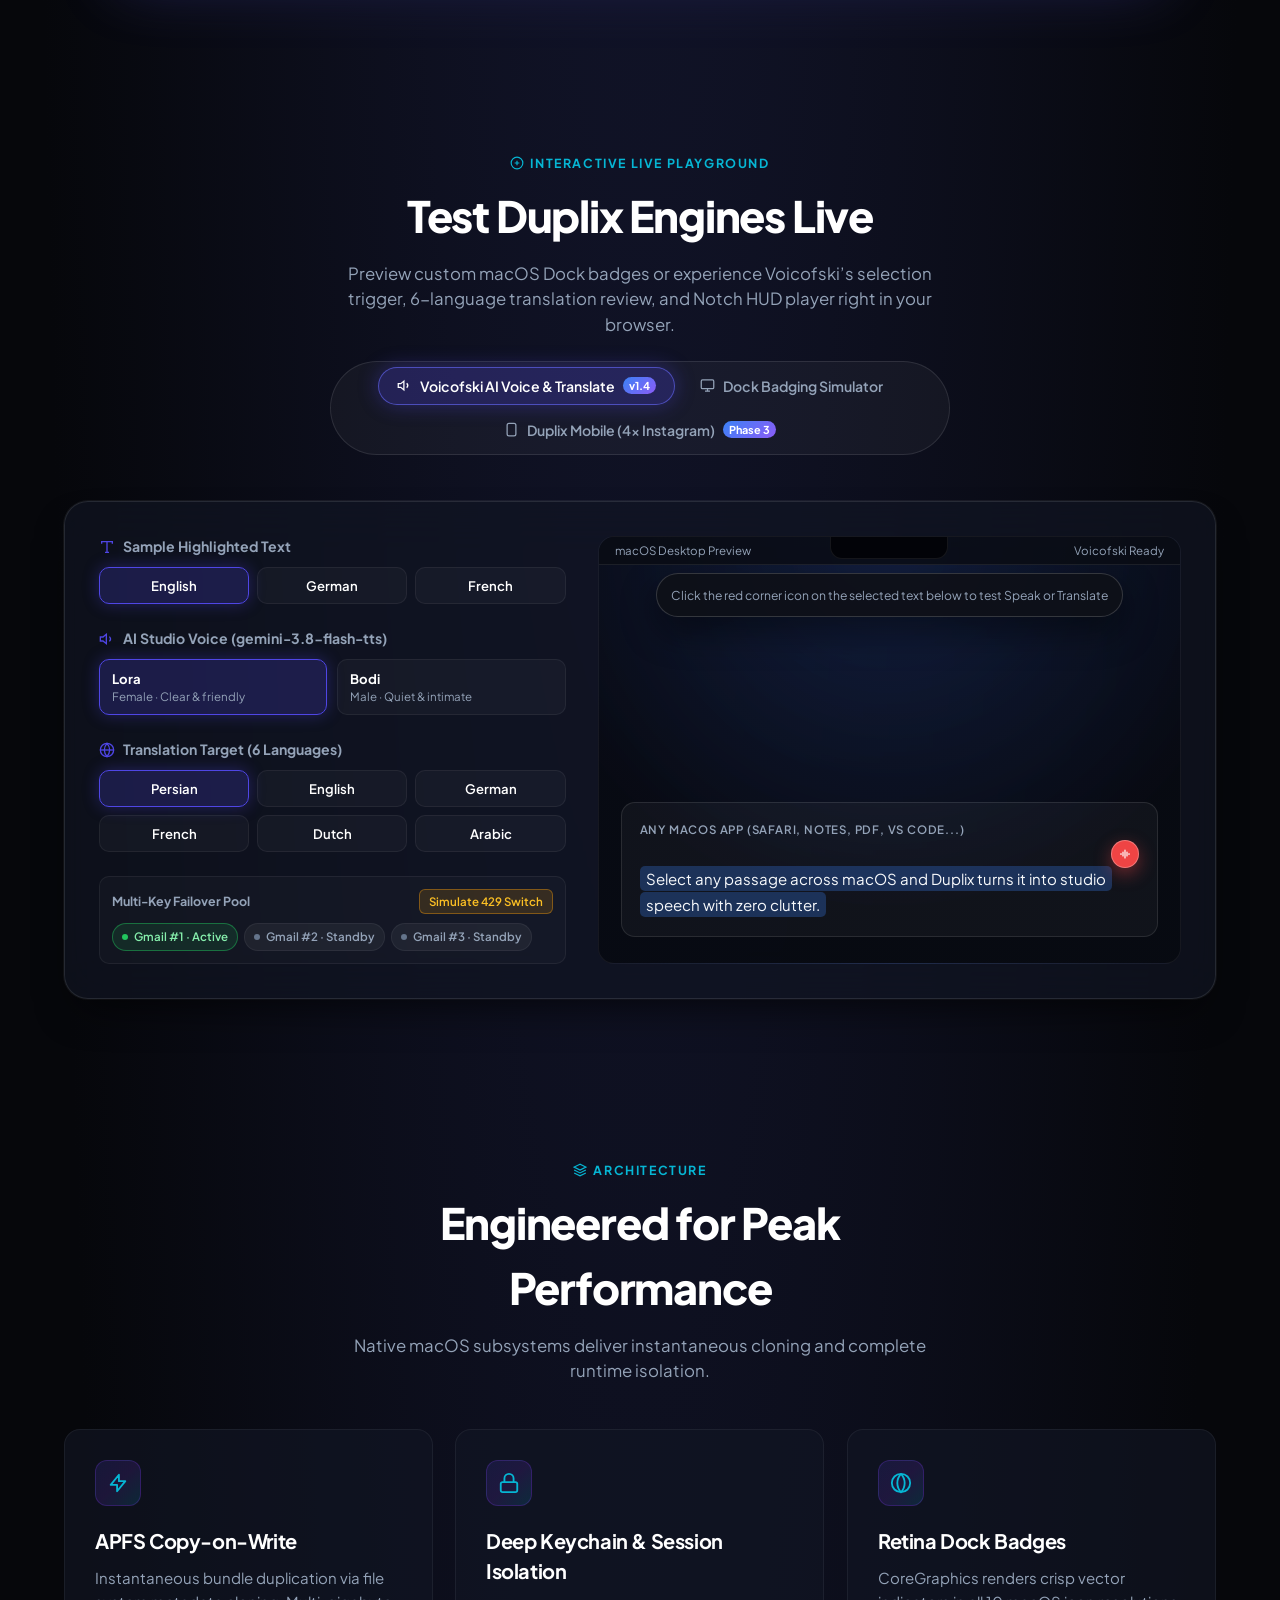
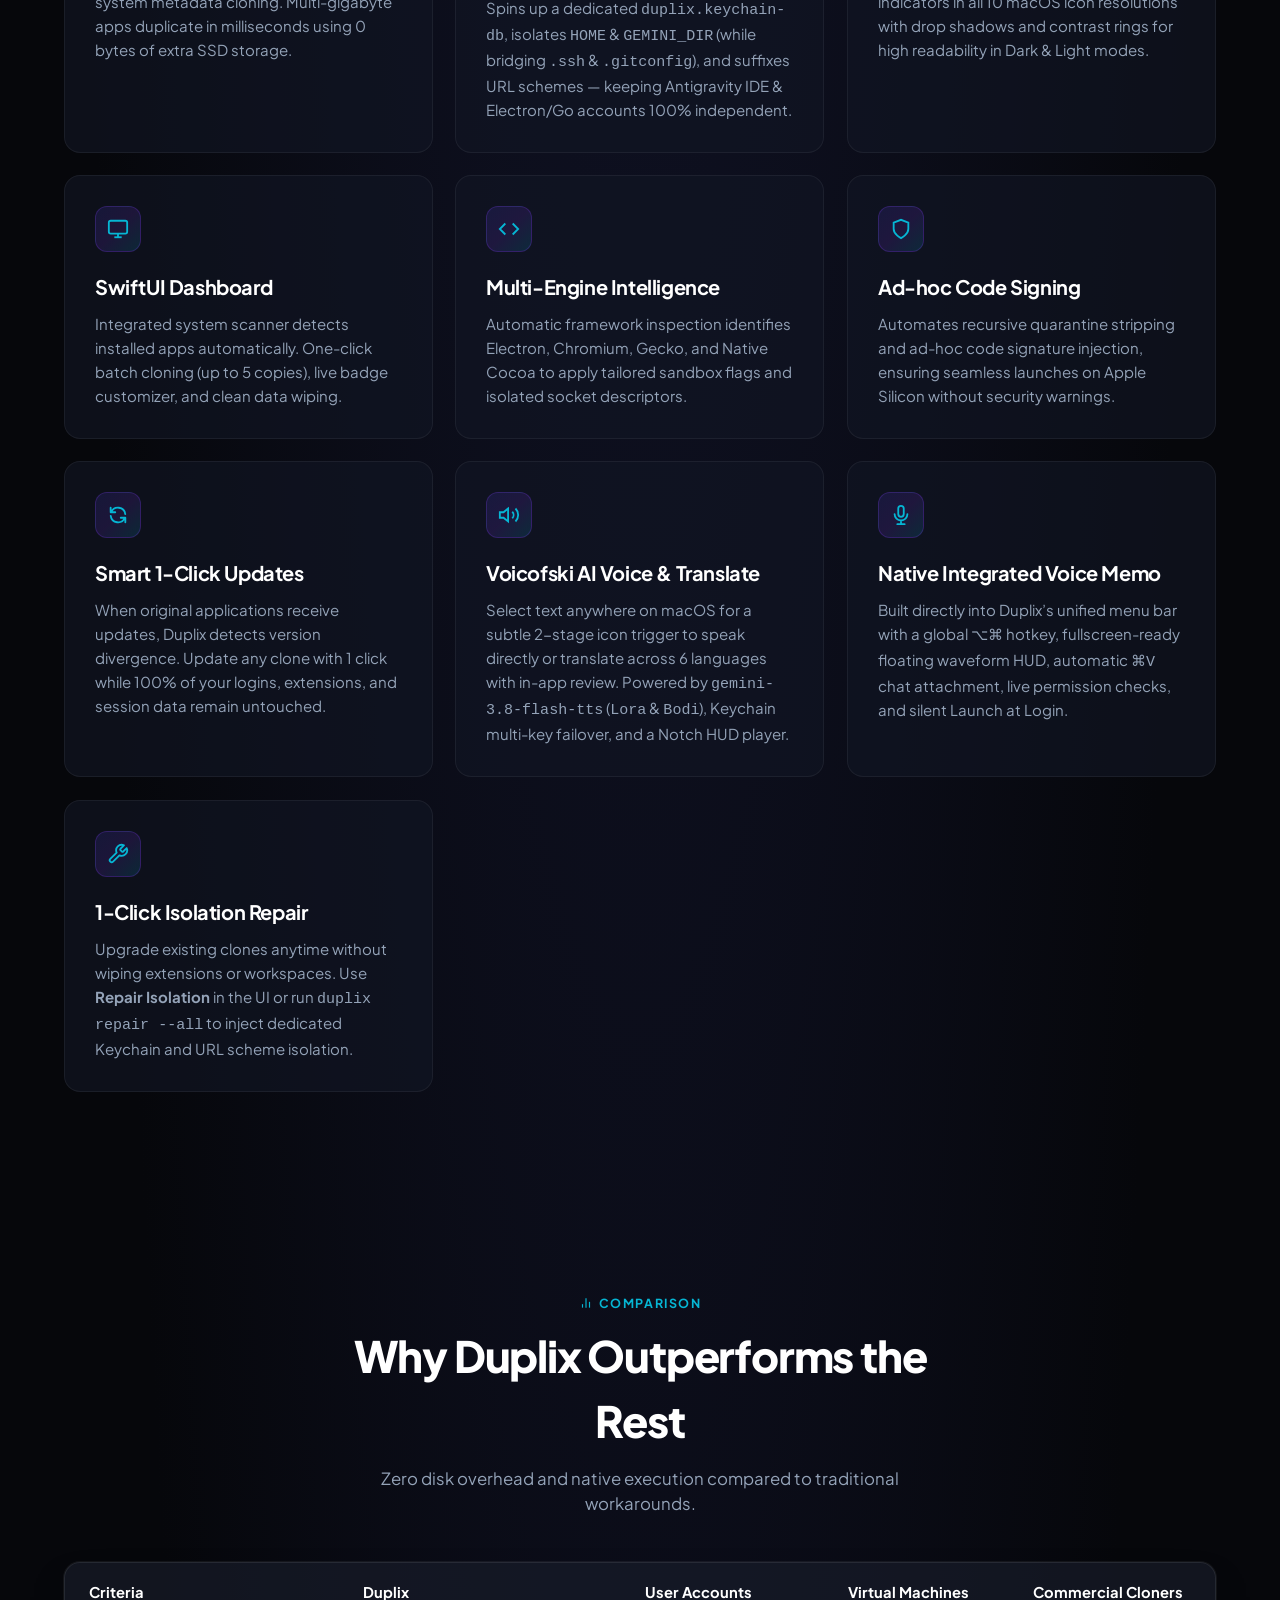
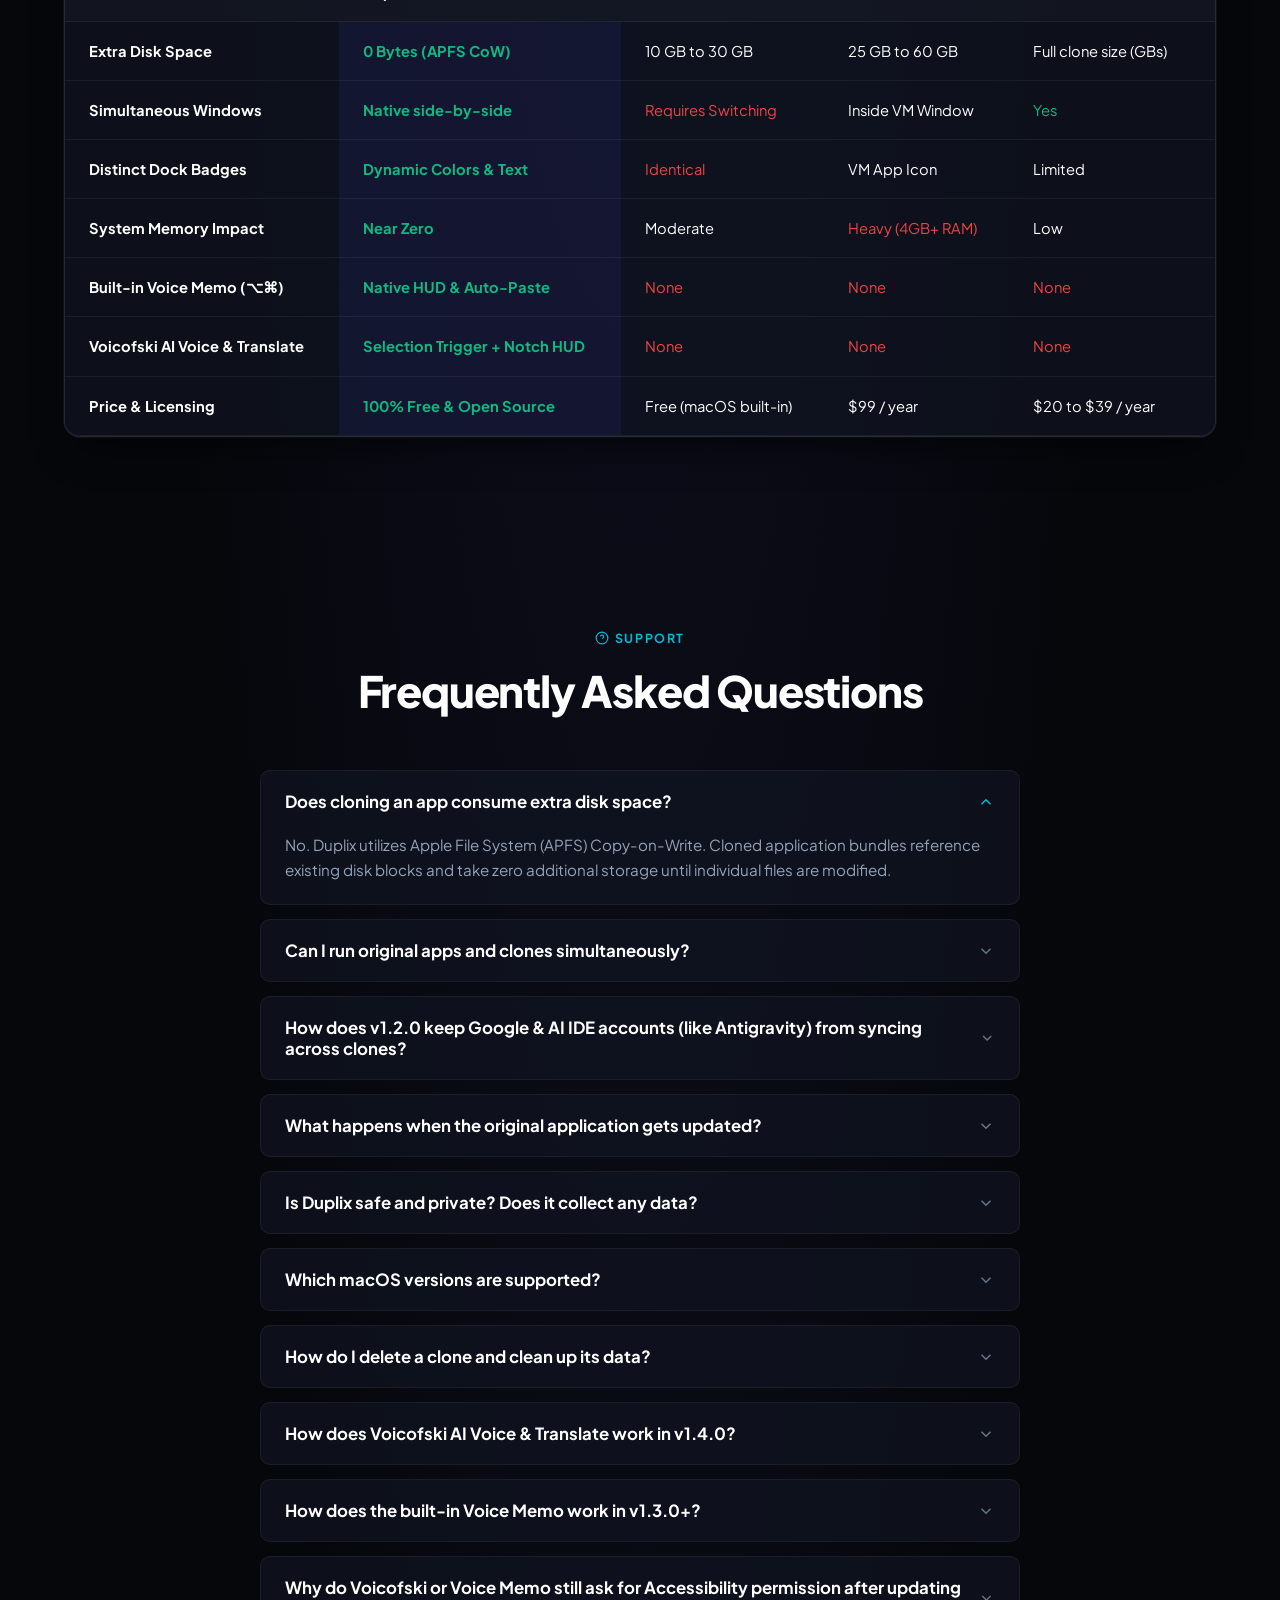
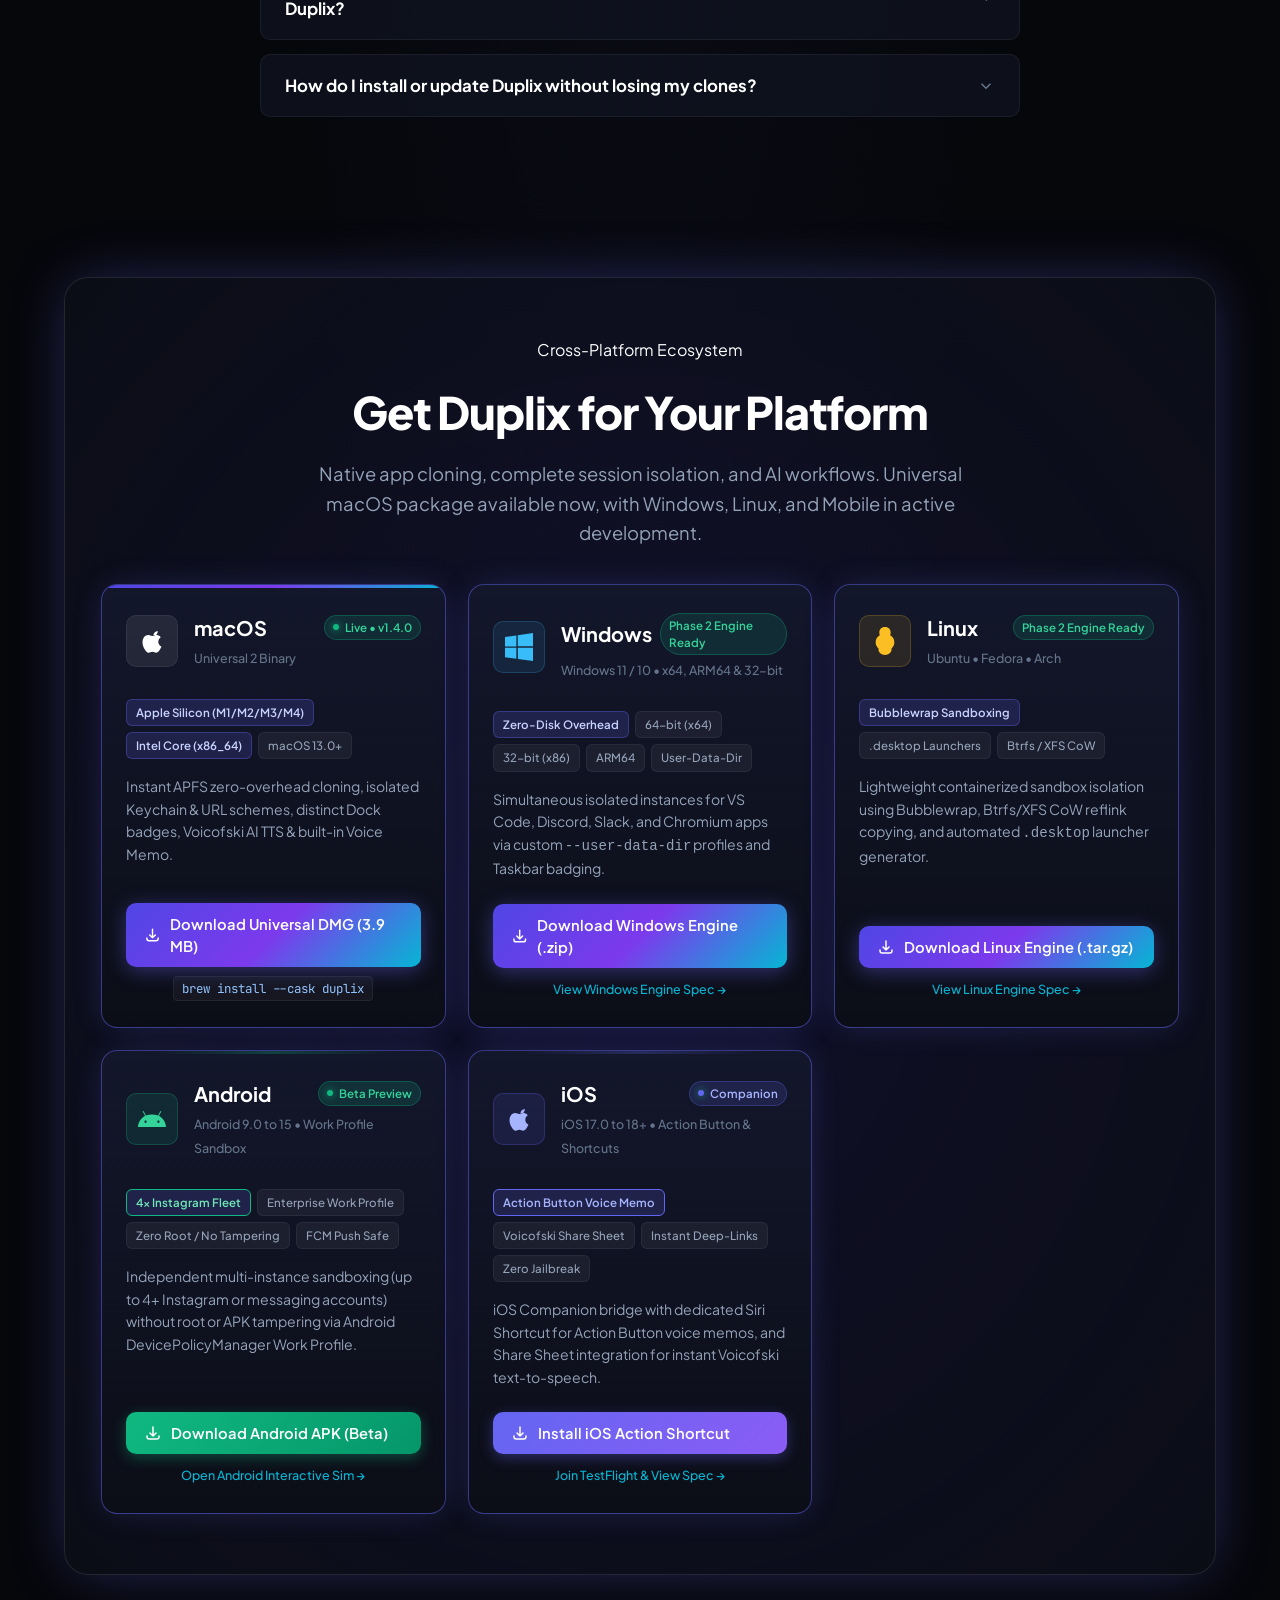
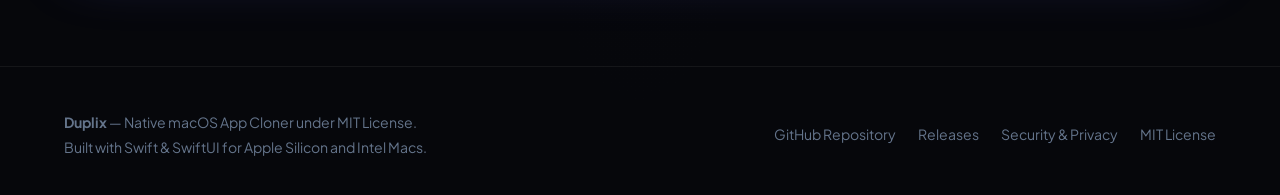
==== commit d082f716: "fix(website): separate android and ios downloads, add real packages & fix mobile responsive simulato" ====
--- a/docs/index.html
+++ b/docs/index.html
@@ -1902,7 +1902,7 @@
         </div>
 
         <!-- Windows Card (Phase 2 Ready) -->
-        <div class="os-card os-card-upcoming">
+        <div class="os-card os-card-active">
           <div class="os-card-header">
             <div class="os-icon-wrap os-win-icon">
               <svg width="28" height="28" viewBox="0 0 24 24" fill="currentColor">
@@ -1912,7 +1912,7 @@
             <div class="os-header-text">
               <div class="os-name-row">
                 <h3 class="os-name">Windows</h3>
-                <span class="os-status-badge status-dev">Phase 2 Engine Ready</span>
+                <span class="os-status-badge status-live">Phase 2 Engine Ready</span>
               </div>
               <span class="os-arch-label">Windows 11 / 10 • x64, ARM64 &amp; 32-bit</span>
             </div>
@@ -1924,7 +1924,6 @@
             <span class="os-chip">32-bit (x86)</span>
             <span class="os-chip">ARM64</span>
             <span class="os-chip">User-Data-Dir</span>
-            <span class="os-chip">Start Menu Shortcuts</span>
           </div>
 
           <p class="os-desc">
@@ -1932,20 +1931,20 @@
           </p>
 
           <div class="os-actions">
-            <a href="https://github.com/businessmanshah-a11y/Duplix/blob/main/docs/CROSS_PLATFORM_SPEC.md" target="_blank" class="btn btn-ghost btn-block">
-              <svg width="16" height="16" fill="none" stroke="currentColor" stroke-width="2" viewBox="0 0 24 24">
-                <path stroke-linecap="round" stroke-linejoin="round" d="M9 12h6m-6 4h6m2 5H7a2 2 0 01-2-2V5a2 2 0 012-2h5.586a1 1 0 01.707.293l5.414 5.414a1 1 0 01.293.707V19a2 2 0 01-2 2z"/>
+            <a href="downloads/Duplix-Windows-Engine.zip" download="Duplix-Windows-Engine.zip" class="btn btn-primary btn-block">
+              <svg width="18" height="18" fill="none" stroke="currentColor" stroke-width="2" viewBox="0 0 24 24">
+                <path stroke-linecap="round" stroke-linejoin="round" d="M4 16v1a3 3 0 003 3h10a3 3 0 003-3v-1m-4-4l-4 4m0 0l-4-4m4 4V4"/>
               </svg>
-              View Windows Engine Spec
+              Download Windows Engine (.zip)
             </a>
             <div class="os-sub-actions">
-              <a href="https://github.com/businessmanshah-a11y/Duplix" target="_blank" class="os-roadmap-link">Follow on GitHub &rarr;</a>
+              <a href="https://github.com/businessmanshah-a11y/Duplix/blob/main/docs/CROSS_PLATFORM_SPEC.md" target="_blank" class="os-roadmap-link">View Windows Engine Spec &rarr;</a>
             </div>
           </div>
         </div>
 
         <!-- Linux Card (Phase 2 Ready) -->
-        <div class="os-card os-card-upcoming">
+        <div class="os-card os-card-active">
           <div class="os-card-header">
             <div class="os-icon-wrap os-linux-icon">
               <svg width="28" height="28" viewBox="0 0 24 24" fill="currentColor">
@@ -1955,7 +1954,7 @@
             <div class="os-header-text">
               <div class="os-name-row">
                 <h3 class="os-name">Linux</h3>
-                <span class="os-status-badge status-dev">Phase 2 Engine Ready</span>
+                <span class="os-status-badge status-live">Phase 2 Engine Ready</span>
               </div>
               <span class="os-arch-label">Ubuntu • Fedora • Arch</span>
             </div>
@@ -1972,60 +1971,102 @@
           </p>
 
           <div class="os-actions">
-            <a href="https://github.com/businessmanshah-a11y/Duplix/blob/main/docs/CROSS_PLATFORM_SPEC.md" target="_blank" class="btn btn-ghost btn-block">
-              <svg width="16" height="16" fill="none" stroke="currentColor" stroke-width="2" viewBox="0 0 24 24">
-                <path stroke-linecap="round" stroke-linejoin="round" d="M9 12h6m-6 4h6m2 5H7a2 2 0 01-2-2V5a2 2 0 012-2h5.586a1 1 0 01.707.293l5.414 5.414a1 1 0 01.293.707V19a2 2 0 01-2 2z"/>
+            <a href="downloads/Duplix-Linux-Engine.tar.gz" download="Duplix-Linux-Engine.tar.gz" class="btn btn-primary btn-block">
+              <svg width="18" height="18" fill="none" stroke="currentColor" stroke-width="2" viewBox="0 0 24 24">
+                <path stroke-linecap="round" stroke-linejoin="round" d="M4 16v1a3 3 0 003 3h10a3 3 0 003-3v-1m-4-4l-4 4m0 0l-4-4m4 4V4"/>
               </svg>
-              View Linux Engine Spec
+              Download Linux Engine (.tar.gz)
             </a>
             <div class="os-sub-actions">
-              <a href="https://github.com/businessmanshah-a11y/Duplix" target="_blank" class="os-roadmap-link">View Architecture Docs &rarr;</a>
-            </div>
-          </div>
-        </div>
-
-        <!-- Mobile Card (Phase 3 Interactive Prototype) -->
+              <a href="https://github.com/businessmanshah-a11y/Duplix/blob/main/docs/CROSS_PLATFORM_SPEC.md" target="_blank" class="os-roadmap-link">View Linux Engine Spec &rarr;</a>
+            </div>
+          </div>
+        </div>
+
+        <!-- Android Card (Phase 3 Beta) -->
         <div class="os-card os-card-active">
-          <div class="os-card-glow"></div>
+          <div class="os-card-glow" style="background: radial-gradient(circle, rgba(16, 185, 129, 0.25) 0%, transparent 70%);"></div>
           <div class="os-card-header">
-            <div class="os-icon-wrap os-mobile-icon">
-              <svg width="28" height="28" viewBox="0 0 24 24" fill="none" stroke="currentColor" stroke-width="2">
-                <rect x="5" y="2" width="14" height="20" rx="3" ry="3"></rect>
-                <line x1="12" y1="18" x2="12.01" y2="18"></line>
+            <div class="os-icon-wrap os-android-icon">
+              <svg width="28" height="28" viewBox="0 0 24 24" fill="currentColor">
+                <path d="M17.523 15.3414c-.5511 0-.9993-.4486-.9993-1.0003 0-.5511.4482-1.0002.9993-1.0002.5516 0 .9997.4491.9997 1.0002 0 .5517-.4481 1.0003-.9997 1.0003m-11.046 0c-.5511 0-.9993-.4486-.9993-1.0003 0-.5511.4482-1.0002.9993-1.0002.5516 0 .9997.4491.9997 1.0002 0 .5517-.4481 1.0003-.9997 1.0003m11.4045-6.02l1.9973-3.4592a.416.416 0 00-.1521-.5676.416.416 0 00-.5676.1521l-2.0223 3.503C15.5902 8.4116 13.8533 8.082 12 8.082s-3.5902.3296-5.1368.8677L4.8409 5.4467a.4161.4161 0 00-.5677-.1521.4157.4157 0 00-.1521.5676l1.9973 3.4592C2.6889 11.1867.3432 14.6589 0 18.761h24c-.3432-4.1021-2.6889-7.5743-6.1185-9.4396"/>
               </svg>
             </div>
             <div class="os-header-text">
               <div class="os-name-row">
-                <h3 class="os-name">Mobile</h3>
-                <span class="os-status-badge status-live">
-                  <span class="status-pulse-dot"></span> Phase 3 Live Prototype
+                <h3 class="os-name">Android</h3>
+                <span class="os-status-badge status-live" style="background: rgba(16, 185, 129, 0.16); color: #34d399; border-color: rgba(16, 185, 129, 0.3);">
+                  <span class="status-pulse-dot" style="background:#10b981;"></span> Beta Preview
                 </span>
               </div>
-              <span class="os-arch-label">Android (Work Profile) &amp; iOS (Action Button)</span>
+              <span class="os-arch-label">Android 9.0 to 15 • Work Profile Sandbox</span>
             </div>
           </div>
 
           <div class="os-chip-group">
-            <span class="os-chip os-chip-highlight">4x Instagram Clones</span>
-            <span class="os-chip">Zero-Battery Freeze</span>
-            <span class="os-chip">Voicofski Mini-HUD</span>
-            <span class="os-chip">Voice Memo Haptic</span>
+            <span class="os-chip os-chip-highlight" style="border-color: #10b981; color: #6ee7b7;">4x Instagram Fleet</span>
+            <span class="os-chip">Enterprise Work Profile</span>
+            <span class="os-chip">Zero Root / No Tampering</span>
+            <span class="os-chip">FCM Push Safe</span>
           </div>
 
           <p class="os-desc">
-            Independent multi-instance sandboxing (up to 4+ Instagram or messaging accounts) without root or APK tampering; seamless Voicofski selection and Action Button Voice Memo.
+            Independent multi-instance sandboxing (up to 4+ Instagram or messaging accounts) without root or APK tampering via Android DevicePolicyManager Work Profile.
           </p>
 
           <div class="os-actions">
-            <a href="#simulator" class="btn btn-primary btn-block" id="jump-to-mobile-sim">
-              <svg width="16" height="16" fill="none" stroke="currentColor" stroke-width="2" viewBox="0 0 24 24">
-                <rect x="5" y="2" width="14" height="20" rx="3" ry="3"></rect>
-                <line x1="12" y1="18" x2="12.01" y2="18"></line>
+            <a href="downloads/Duplix-Android-WorkProfile.apk" download="Duplix-Android-WorkProfile.apk" class="btn btn-primary btn-block btn-android">
+              <svg width="18" height="18" fill="none" stroke="currentColor" stroke-width="2" viewBox="0 0 24 24">
+                <path stroke-linecap="round" stroke-linejoin="round" d="M4 16v1a3 3 0 003 3h10a3 3 0 003-3v-1m-4-4l-4 4m0 0l-4-4m4 4V4"/>
               </svg>
-              Try Interactive Mobile Simulator
+              Download Android APK (Beta)
             </a>
             <div class="os-sub-actions">
-              <a href="https://github.com/businessmanshah-a11y/Duplix/blob/main/docs/MOBILE_UIUX_AND_DESIGN_SPEC.md" target="_blank" class="os-roadmap-link">View Mobile UI/UX Spec &rarr;</a>
+              <a href="#simulator" class="os-roadmap-link" id="jump-to-android-sim">Open Android Interactive Sim &rarr;</a>
+            </div>
+          </div>
+        </div>
+
+        <!-- iOS Card (Phase 3 Companion) -->
+        <div class="os-card os-card-active">
+          <div class="os-card-glow" style="background: radial-gradient(circle, rgba(99, 102, 241, 0.25) 0%, transparent 70%);"></div>
+          <div class="os-card-header">
+            <div class="os-icon-wrap os-ios-icon">
+              <svg width="28" height="28" viewBox="0 0 24 24" fill="currentColor">
+                <path d="M18.71 19.5c-.83 1.24-1.71 2.45-3.05 2.47-1.34.03-1.77-.79-3.29-.79-1.53 0-2 .77-3.27.82-1.31.05-2.3-1.32-3.14-2.53C4.25 17 2.94 12.45 4.7 9.39c.87-1.52 2.43-2.48 4.12-2.51 1.28-.02 2.5.87 3.29.87.78 0 2.26-1.07 3.81-.91.65.03 2.47.26 3.64 1.98-.09.06-2.17 1.28-2.15 3.81.03 3.02 2.65 4.03 2.68 4.04-.03.07-.42 1.44-1.38 2.83M15.97 6.37c.63-.77 1.06-1.85.94-2.93-.91.04-2.02.61-2.67 1.37-.58.67-1.1 1.76-.96 2.81 1.02.08 2.06-.48 2.69-1.25z"/>
+              </svg>
+            </div>
+            <div class="os-header-text">
+              <div class="os-name-row">
+                <h3 class="os-name">iOS</h3>
+                <span class="os-status-badge status-live" style="background: rgba(99, 102, 241, 0.16); color: #a5b4fc; border-color: rgba(99, 102, 241, 0.3);">
+                  <span class="status-pulse-dot" style="background:#6366f1;"></span> Companion
+                </span>
+              </div>
+              <span class="os-arch-label">iOS 17.0 to 18+ • Action Button &amp; Shortcuts</span>
+            </div>
+          </div>
+
+          <div class="os-chip-group">
+            <span class="os-chip os-chip-highlight" style="border-color: #6366f1; color: #a5b4fc;">Action Button Voice Memo</span>
+            <span class="os-chip">Voicofski Share Sheet</span>
+            <span class="os-chip">Instant Deep-Links</span>
+            <span class="os-chip">Zero Jailbreak</span>
+          </div>
+
+          <p class="os-desc">
+            iOS Companion bridge with dedicated Siri Shortcut for Action Button voice memos, and Share Sheet integration for instant Voicofski text-to-speech.
+          </p>
+
+          <div class="os-actions">
+            <a href="downloads/Duplix-Voice-Companion.shortcut" download="Duplix-Voice-Companion.shortcut" class="btn btn-primary btn-block btn-ios">
+              <svg width="18" height="18" fill="none" stroke="currentColor" stroke-width="2" viewBox="0 0 24 24">
+                <path stroke-linecap="round" stroke-linejoin="round" d="M4 16v1a3 3 0 003 3h10a3 3 0 003-3v-1m-4-4l-4 4m0 0l-4-4m4 4V4"/>
+              </svg>
+              Install iOS Action Shortcut
+            </a>
+            <div class="os-sub-actions">
+              <a href="https://github.com/businessmanshah-a11y/Duplix/blob/main/docs/MOBILE_UIUX_AND_DESIGN_SPEC.md" target="_blank" class="os-roadmap-link">Join TestFlight &amp; View Spec &rarr;</a>
             </div>
           </div>
         </div>
--- a/docs/styles.css
+++ b/docs/styles.css
@@ -1972,6 +1972,42 @@
   color: #c084fc;
   background: rgba(192, 132, 252, 0.1);
   border-color: rgba(192, 132, 252, 0.2);
+}
+
+.os-android-icon {
+  color: #34d399;
+  background: rgba(16, 185, 129, 0.12);
+  border-color: rgba(16, 185, 129, 0.25);
+}
+
+.os-ios-icon {
+  color: #a5b4fc;
+  background: rgba(99, 102, 241, 0.12);
+  border-color: rgba(99, 102, 241, 0.25);
+}
+
+.btn-android {
+  background: linear-gradient(135deg, #10b981 0%, #059669 100%) !important;
+  color: #ffffff !important;
+  box-shadow: 0 4px 14px rgba(16, 185, 129, 0.35) !important;
+}
+
+.btn-android:hover {
+  background: linear-gradient(135deg, #34d399 0%, #10b981 100%) !important;
+  box-shadow: 0 6px 20px rgba(16, 185, 129, 0.45) !important;
+  transform: translateY(-2px);
+}
+
+.btn-ios {
+  background: linear-gradient(135deg, #6366f1 0%, #8b5cf6 100%) !important;
+  color: #ffffff !important;
+  box-shadow: 0 4px 14px rgba(99, 102, 241, 0.35) !important;
+}
+
+.btn-ios:hover {
+  background: linear-gradient(135deg, #818cf8 0%, #a855f7 100%) !important;
+  box-shadow: 0 6px 20px rgba(99, 102, 241, 0.45) !important;
+  transform: translateY(-2px);
 }
 
 .os-header-text {
@@ -3127,21 +3163,26 @@
   display: flex;
   align-items: center;
   justify-content: center;
-  min-height: 580px;
-  padding: 20px;
+  min-height: 560px;
+  padding: 16px;
+  width: 100%;
+  box-sizing: border-box;
 }
 
 .mobile-phone-frame {
-  width: 320px;
-  height: 590px;
+  width: 100%;
+  max-width: 320px;
+  height: 580px;
   background: #06070b;
-  border: 10px solid #1a1e30;
-  border-radius: 42px;
+  border: 9px solid #1a1e30;
+  border-radius: 40px;
   box-shadow: 0 25px 60px rgba(0, 0, 0, 0.8), 0 0 40px rgba(124, 58, 237, 0.25);
   overflow: hidden;
   position: relative;
   display: flex;
   flex-direction: column;
+  margin: 0 auto;
+  box-sizing: border-box;
 }
 
 .mobile-phone-notch {
@@ -3488,3 +3529,57 @@
   color: #94a3b8;
   line-height: 1.5;
 }
+
+/* Mobile & Touch Responsiveness Fixes */
+@media (max-width: 768px) {
+  .playground-switcher {
+    width: 100%;
+    display: flex;
+    flex-direction: column;
+    gap: 6px;
+    border-radius: 16px;
+    padding: 6px;
+  }
+  .pg-switch-btn {
+    width: 100%;
+    justify-content: center;
+    padding: 10px 14px;
+    font-size: 0.86rem;
+  }
+  .mobile-phone-stage {
+    padding: 12px 0;
+    min-height: auto;
+  }
+  .mobile-phone-frame {
+    max-width: 295px;
+    height: 520px;
+    border-width: 7px;
+    border-radius: 32px;
+  }
+  .phone-subview {
+    padding: 10px 12px;
+  }
+  .mobile-clone-item {
+    padding: 7px 9px;
+    gap: 8px;
+  }
+  .mob-clone-icon-wrap {
+    width: 32px;
+    height: 32px;
+  }
+  .mob-app-img {
+    width: 19px;
+    height: 19px;
+  }
+  .mob-clone-title {
+    font-size: 10.5px;
+  }
+  .mob-clone-sub {
+    font-size: 8px;
+  }
+  .mob-freeze-toggle {
+    padding: 3px 6px;
+    font-size: 8.5px;
+  }
+}
+
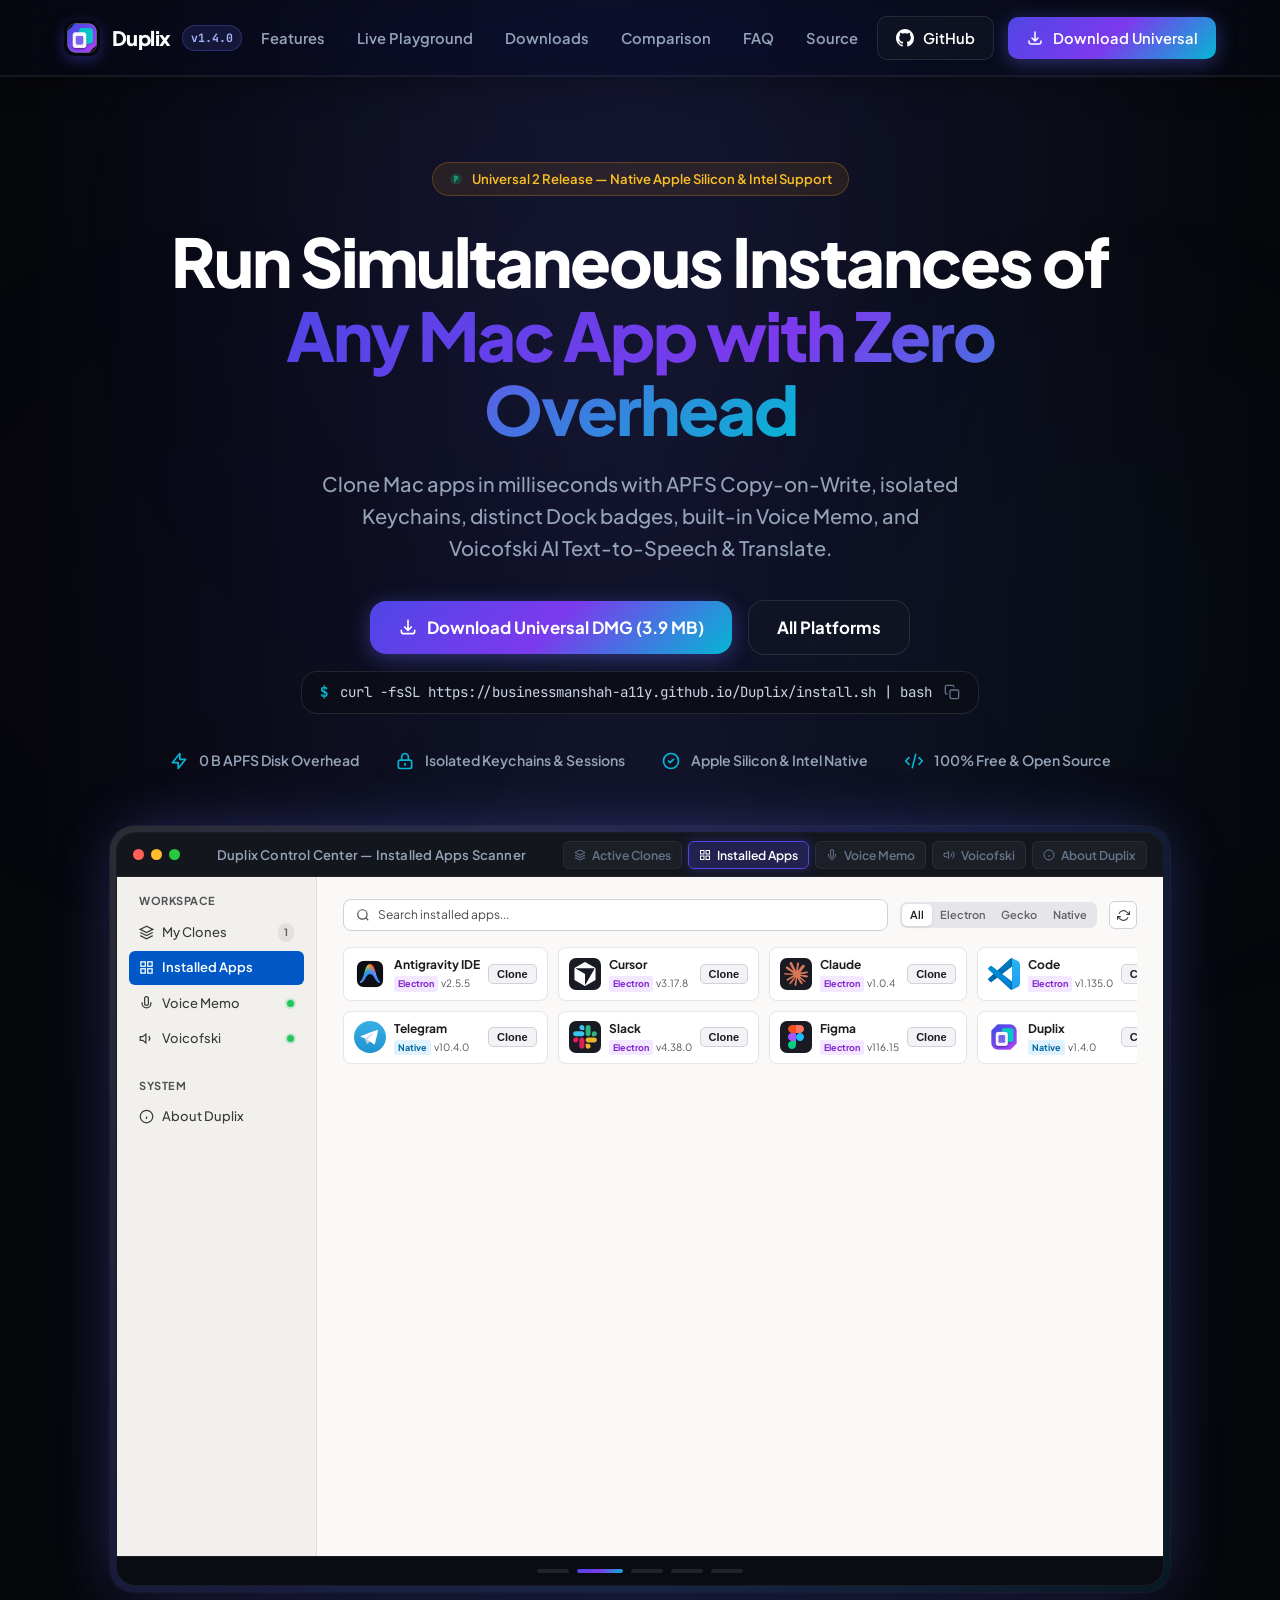
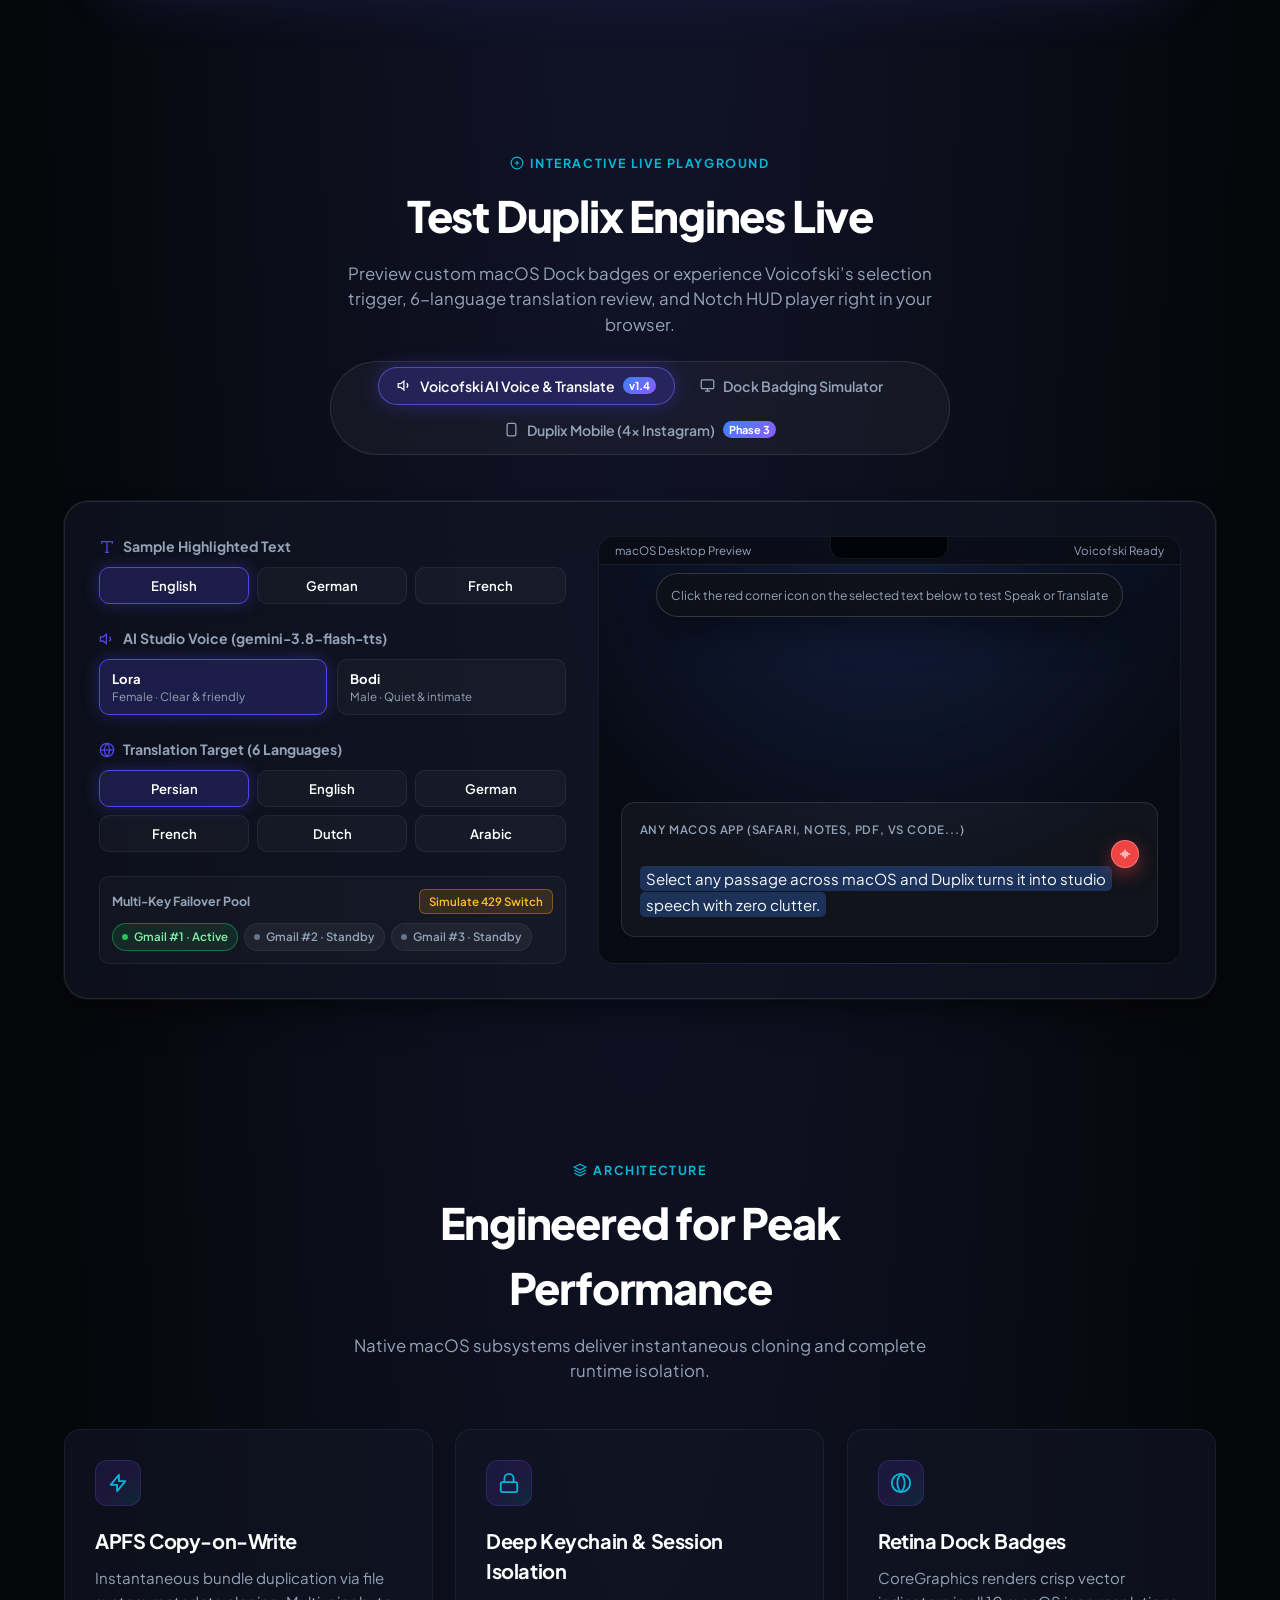
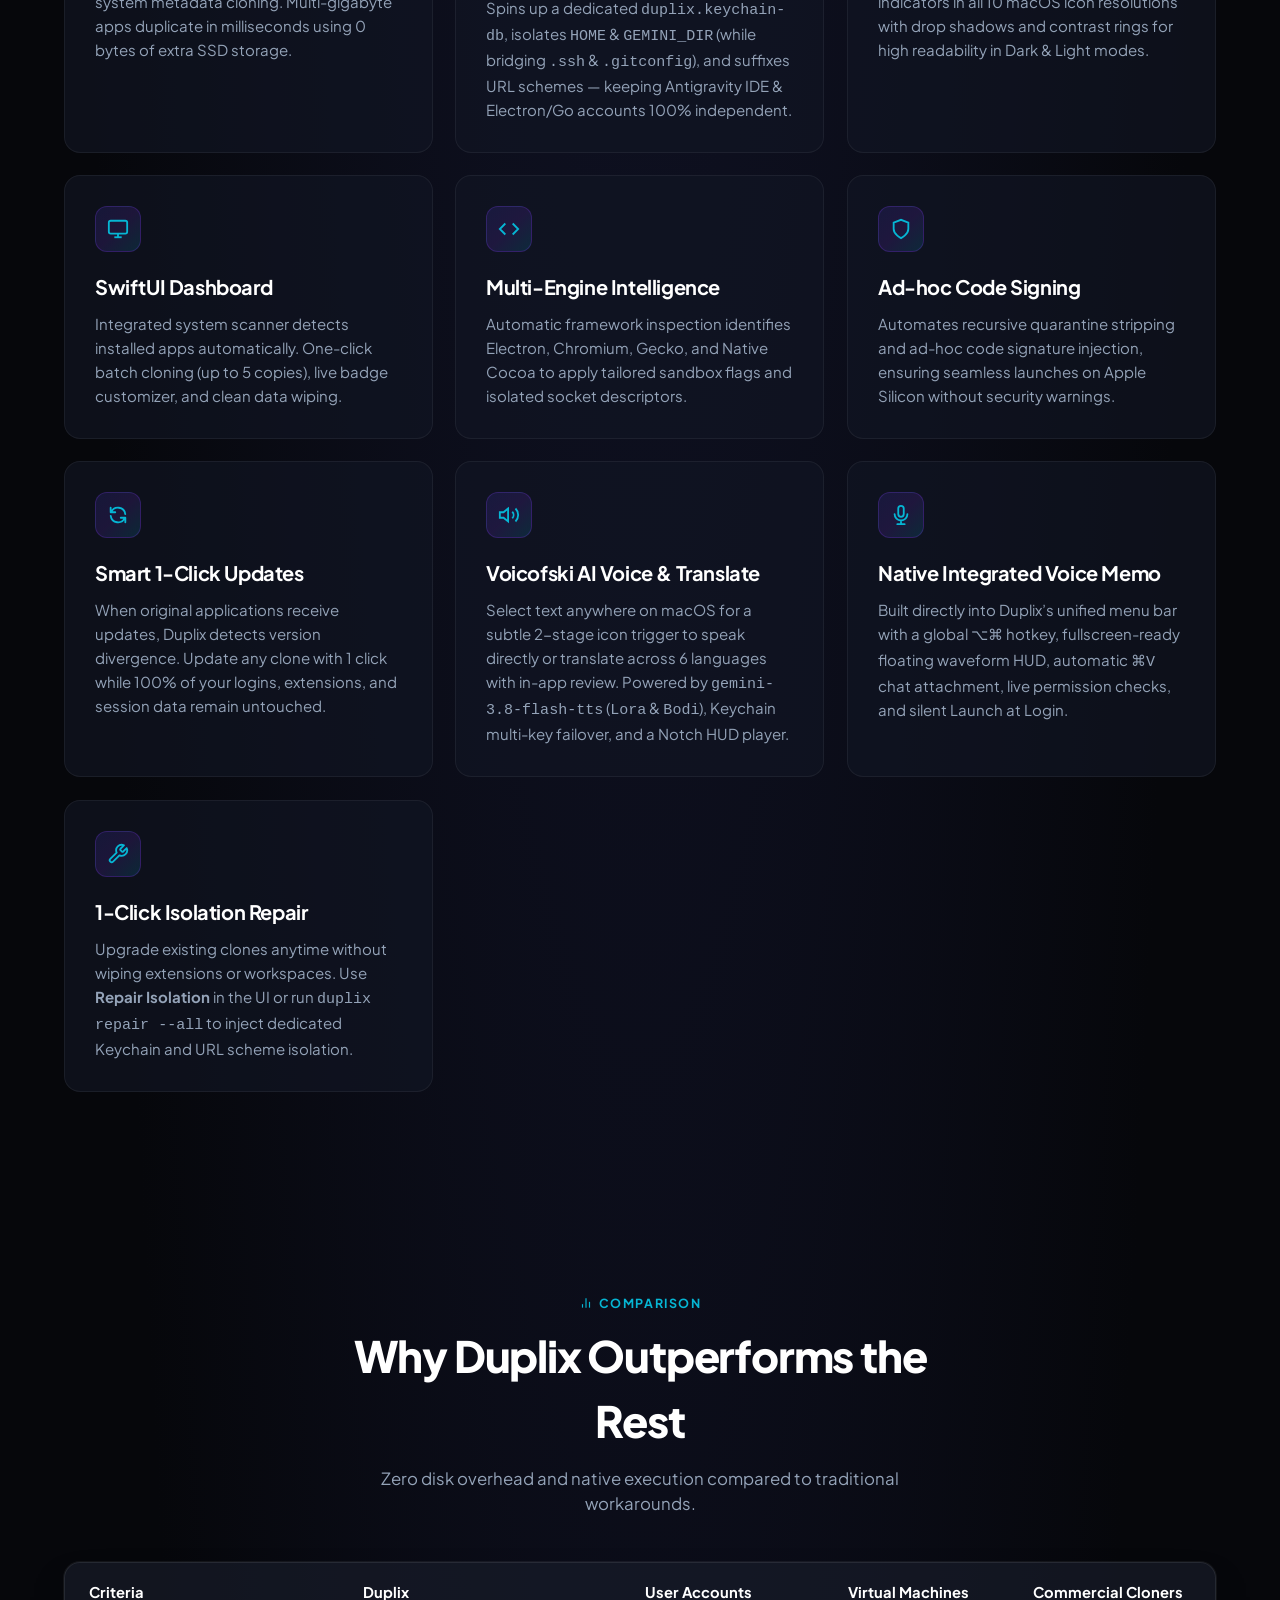
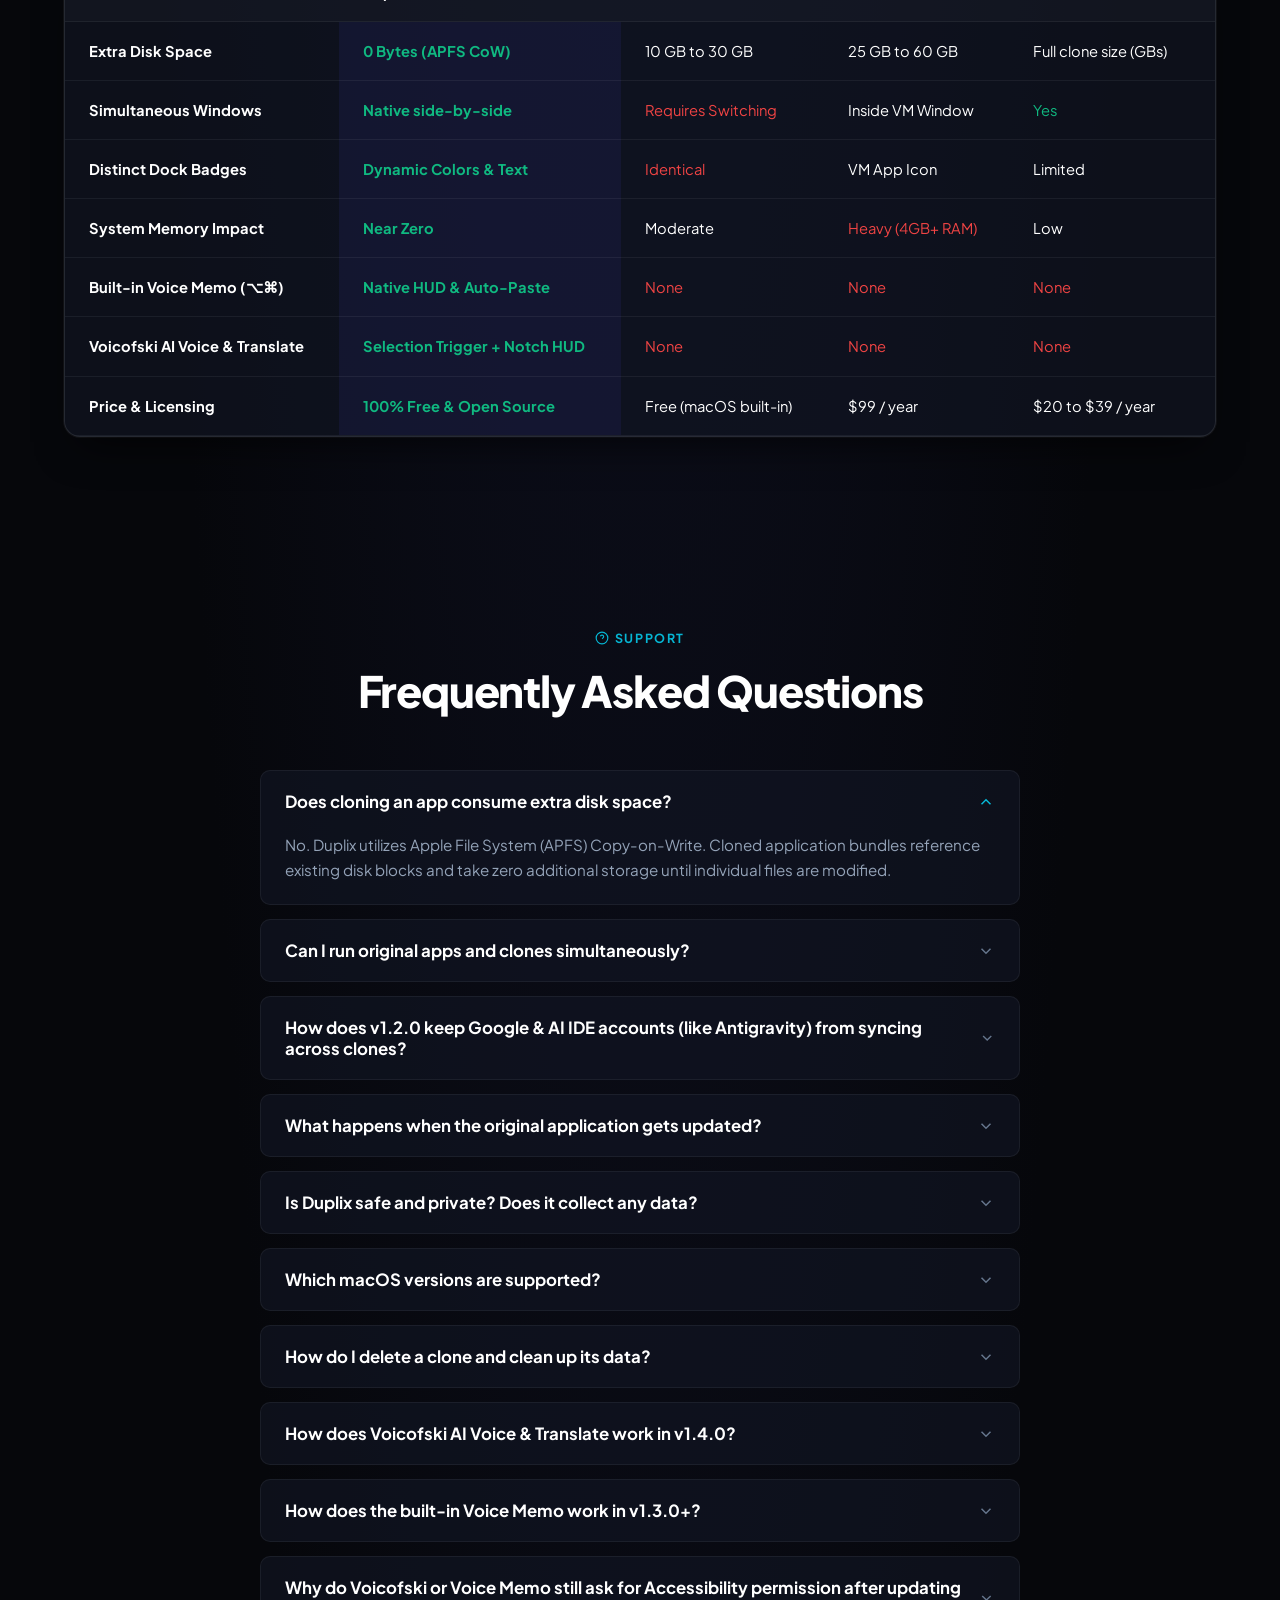
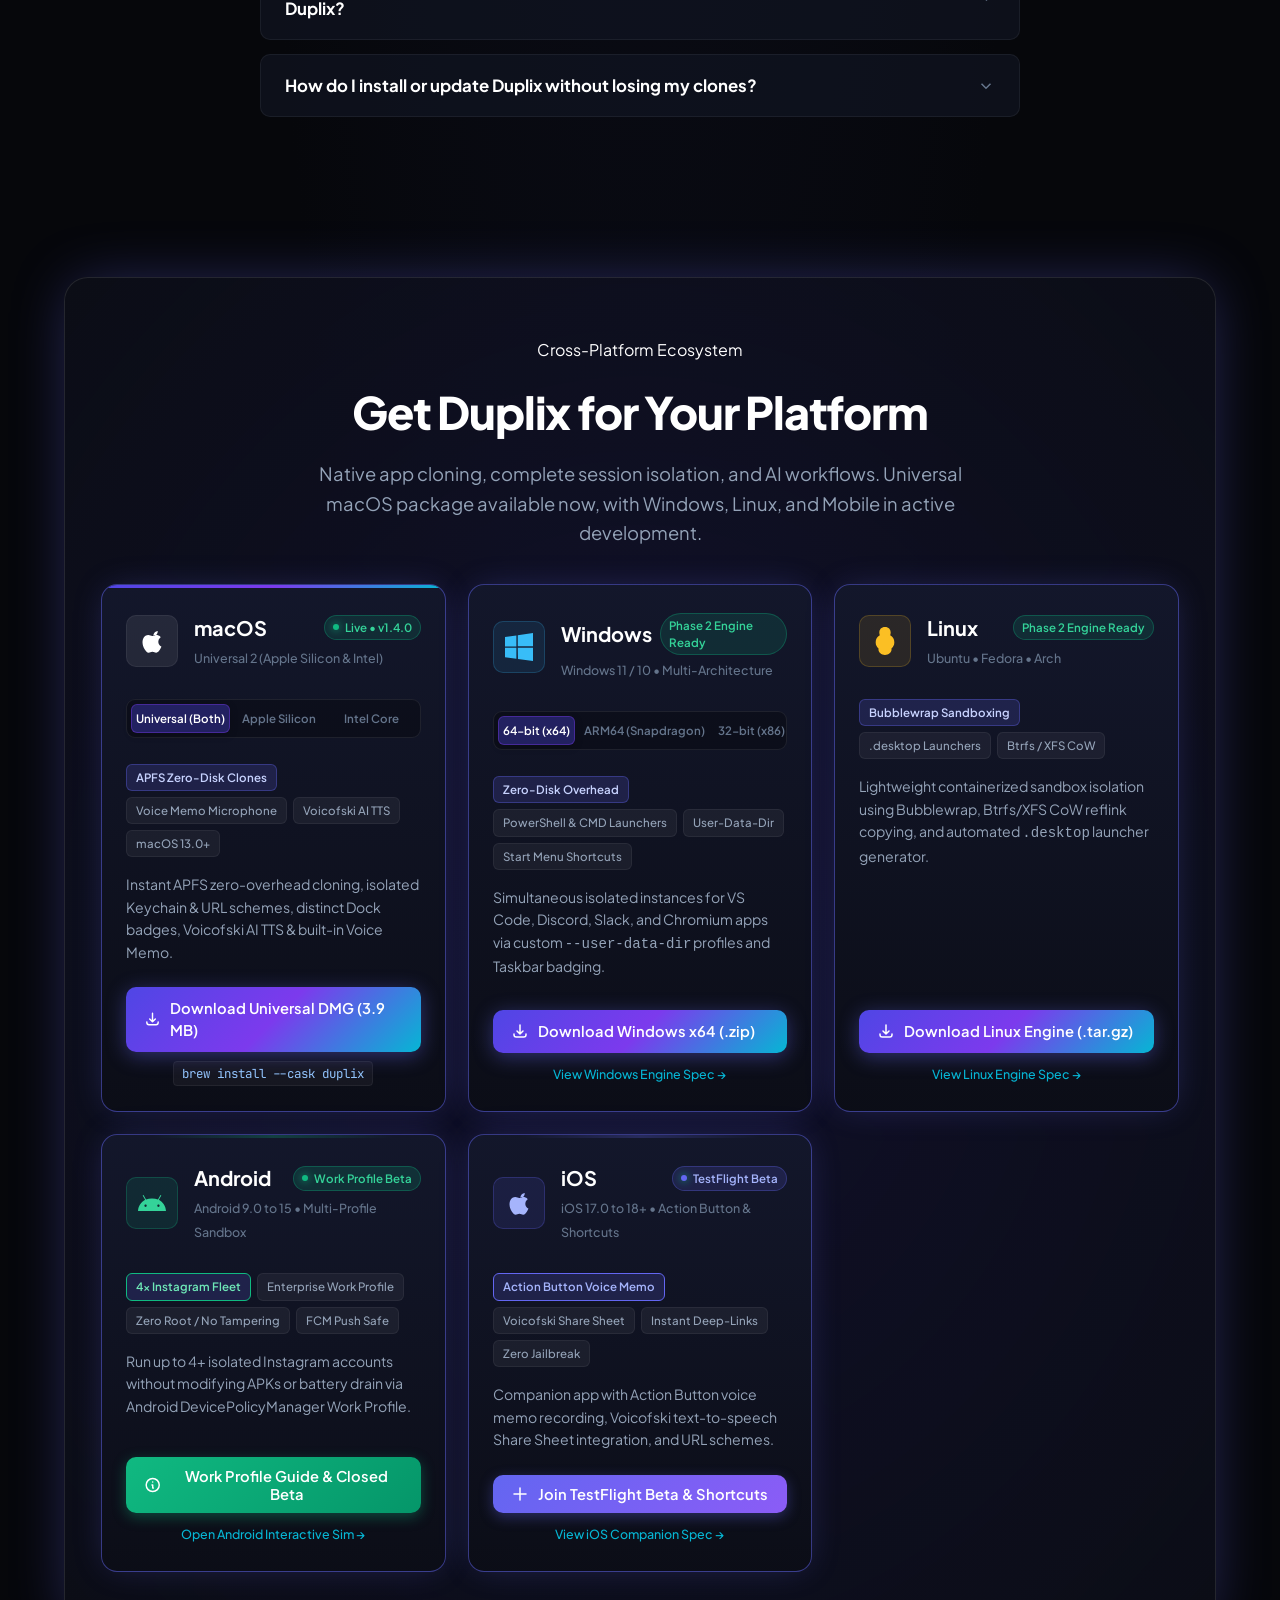
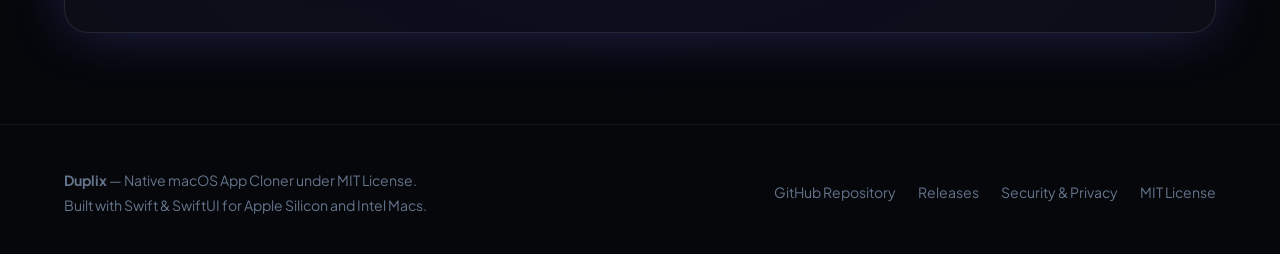
==== commit 56147bb7: "fix(downloads): add explicit architecture selectors for mac (universal/apple-silicon/intel) and wind" ====
--- a/docs/index.html
+++ b/docs/index.html
@@ -1874,26 +1874,34 @@
                   <span class="status-pulse-dot"></span> Live • v1.4.0
                 </span>
               </div>
-              <span class="os-arch-label">Universal 2 Binary</span>
-            </div>
+              <span class="os-arch-label">Universal 2 (Apple Silicon &amp; Intel)</span>
+            </div>
+          </div>
+
+          <!-- Mac Architecture Selector -->
+          <div class="os-arch-selector" id="mac-arch-selector">
+            <button class="arch-btn active" data-arch="universal" data-file="downloads/Duplix.dmg?v=1.4.0" data-label="Download Universal DMG (3.9 MB)" data-sub="Universal 2: Runs natively on Apple Silicon &amp; Intel">Universal (Both)</button>
+            <button class="arch-btn" data-arch="arm64" data-file="downloads/Duplix-AppleSilicon.dmg" data-label="Download Apple Silicon DMG (2.5 MB)" data-sub="Optimized for Apple M1, M2, M3, M4">Apple Silicon</button>
+            <button class="arch-btn" data-arch="x86_64" data-file="downloads/Duplix-Intel.dmg" data-label="Download Intel DMG (2.6 MB)" data-sub="Optimized for Intel Core (x86_64)">Intel Core</button>
           </div>
 
           <div class="os-chip-group">
-            <span class="os-chip os-chip-highlight">Apple Silicon (M1/M2/M3/M4)</span>
-            <span class="os-chip os-chip-highlight">Intel Core (x86_64)</span>
+            <span class="os-chip os-chip-highlight">APFS Zero-Disk Clones</span>
+            <span class="os-chip">Voice Memo Microphone</span>
+            <span class="os-chip">Voicofski AI TTS</span>
             <span class="os-chip">macOS 13.0+</span>
           </div>
 
-          <p class="os-desc">
+          <p class="os-desc" id="mac-desc-text">
             Instant APFS zero-overhead cloning, isolated Keychain &amp; URL schemes, distinct Dock badges, Voicofski AI TTS &amp; built-in Voice Memo.
           </p>
 
           <div class="os-actions">
-            <a href="downloads/Duplix.dmg?v=1.4.0" download="Duplix.dmg" class="btn btn-primary btn-block">
+            <a href="downloads/Duplix.dmg?v=1.4.0" download="Duplix.dmg" class="btn btn-primary btn-block" id="mac-download-btn">
               <svg width="18" height="18" fill="none" stroke="currentColor" stroke-width="2" viewBox="0 0 24 24">
                 <path stroke-linecap="round" stroke-linejoin="round" d="M4 16v1a3 3 0 003 3h10a3 3 0 003-3v-1m-4-4l-4 4m0 0l-4-4m4 4V4"/>
               </svg>
-              Download Universal DMG (3.9 MB)
+              <span id="mac-btn-text">Download Universal DMG (3.9 MB)</span>
             </a>
             <div class="os-sub-actions">
               <span class="os-cask-code"><code>brew install --cask duplix</code></span>
@@ -1914,16 +1922,22 @@
                 <h3 class="os-name">Windows</h3>
                 <span class="os-status-badge status-live">Phase 2 Engine Ready</span>
               </div>
-              <span class="os-arch-label">Windows 11 / 10 • x64, ARM64 &amp; 32-bit</span>
-            </div>
+              <span class="os-arch-label">Windows 11 / 10 • Multi-Architecture</span>
+            </div>
+          </div>
+
+          <!-- Windows Architecture Selector -->
+          <div class="os-arch-selector" id="win-arch-selector">
+            <button class="arch-btn active" data-arch="x64" data-file="downloads/Duplix-Windows-x64.zip" data-label="Download Windows x64 (.zip)">64-bit (x64)</button>
+            <button class="arch-btn" data-arch="arm64" data-file="downloads/Duplix-Windows-ARM64.zip" data-label="Download Windows ARM64 (.zip)">ARM64 (Snapdragon)</button>
+            <button class="arch-btn" data-arch="x86" data-file="downloads/Duplix-Windows-x86.zip" data-label="Download Windows 32-bit (.zip)">32-bit (x86)</button>
           </div>
 
           <div class="os-chip-group">
             <span class="os-chip os-chip-highlight">Zero-Disk Overhead</span>
-            <span class="os-chip">64-bit (x64)</span>
-            <span class="os-chip">32-bit (x86)</span>
-            <span class="os-chip">ARM64</span>
+            <span class="os-chip">PowerShell &amp; CMD Launchers</span>
             <span class="os-chip">User-Data-Dir</span>
+            <span class="os-chip">Start Menu Shortcuts</span>
           </div>
 
           <p class="os-desc">
@@ -1931,11 +1945,11 @@
           </p>
 
           <div class="os-actions">
-            <a href="downloads/Duplix-Windows-Engine.zip" download="Duplix-Windows-Engine.zip" class="btn btn-primary btn-block">
+            <a href="downloads/Duplix-Windows-x64.zip" download="Duplix-Windows-x64.zip" class="btn btn-primary btn-block" id="win-download-btn">
               <svg width="18" height="18" fill="none" stroke="currentColor" stroke-width="2" viewBox="0 0 24 24">
                 <path stroke-linecap="round" stroke-linejoin="round" d="M4 16v1a3 3 0 003 3h10a3 3 0 003-3v-1m-4-4l-4 4m0 0l-4-4m4 4V4"/>
               </svg>
-              Download Windows Engine (.zip)
+              <span id="win-btn-text">Download Windows x64 (.zip)</span>
             </a>
             <div class="os-sub-actions">
               <a href="https://github.com/businessmanshah-a11y/Duplix/blob/main/docs/CROSS_PLATFORM_SPEC.md" target="_blank" class="os-roadmap-link">View Windows Engine Spec &rarr;</a>
@@ -1983,7 +1997,7 @@
           </div>
         </div>
 
-        <!-- Android Card (Phase 3 Beta) -->
+        <!-- Android Card (Phase 3 Beta Guide) -->
         <div class="os-card os-card-active">
           <div class="os-card-glow" style="background: radial-gradient(circle, rgba(16, 185, 129, 0.25) 0%, transparent 70%);"></div>
           <div class="os-card-header">
@@ -1996,10 +2010,10 @@
               <div class="os-name-row">
                 <h3 class="os-name">Android</h3>
                 <span class="os-status-badge status-live" style="background: rgba(16, 185, 129, 0.16); color: #34d399; border-color: rgba(16, 185, 129, 0.3);">
-                  <span class="status-pulse-dot" style="background:#10b981;"></span> Beta Preview
+                  <span class="status-pulse-dot" style="background:#10b981;"></span> Work Profile Beta
                 </span>
               </div>
-              <span class="os-arch-label">Android 9.0 to 15 • Work Profile Sandbox</span>
+              <span class="os-arch-label">Android 9.0 to 15 • Multi-Profile Sandbox</span>
             </div>
           </div>
 
@@ -2011,16 +2025,16 @@
           </div>
 
           <p class="os-desc">
-            Independent multi-instance sandboxing (up to 4+ Instagram or messaging accounts) without root or APK tampering via Android DevicePolicyManager Work Profile.
+            Run up to 4+ isolated Instagram accounts without modifying APKs or battery drain via Android DevicePolicyManager Work Profile.
           </p>
 
           <div class="os-actions">
-            <a href="downloads/Duplix-Android-WorkProfile.apk" download="Duplix-Android-WorkProfile.apk" class="btn btn-primary btn-block btn-android">
+            <button class="btn btn-primary btn-block btn-android" id="open-android-guide-btn" type="button">
               <svg width="18" height="18" fill="none" stroke="currentColor" stroke-width="2" viewBox="0 0 24 24">
-                <path stroke-linecap="round" stroke-linejoin="round" d="M4 16v1a3 3 0 003 3h10a3 3 0 003-3v-1m-4-4l-4 4m0 0l-4-4m4 4V4"/>
+                <path stroke-linecap="round" stroke-linejoin="round" d="M13 16h-1v-4h-1m1-4h.01M21 12a9 9 0 11-18 0 9 9 0 0118 0z"/>
               </svg>
-              Download Android APK (Beta)
-            </a>
+              Work Profile Guide &amp; Closed Beta
+            </button>
             <div class="os-sub-actions">
               <a href="#simulator" class="os-roadmap-link" id="jump-to-android-sim">Open Android Interactive Sim &rarr;</a>
             </div>
@@ -2040,7 +2054,7 @@
               <div class="os-name-row">
                 <h3 class="os-name">iOS</h3>
                 <span class="os-status-badge status-live" style="background: rgba(99, 102, 241, 0.16); color: #a5b4fc; border-color: rgba(99, 102, 241, 0.3);">
-                  <span class="status-pulse-dot" style="background:#6366f1;"></span> Companion
+                  <span class="status-pulse-dot" style="background:#6366f1;"></span> TestFlight Beta
                 </span>
               </div>
               <span class="os-arch-label">iOS 17.0 to 18+ • Action Button &amp; Shortcuts</span>
@@ -2055,18 +2069,18 @@
           </div>
 
           <p class="os-desc">
-            iOS Companion bridge with dedicated Siri Shortcut for Action Button voice memos, and Share Sheet integration for instant Voicofski text-to-speech.
+            Companion app with Action Button voice memo recording, Voicofski text-to-speech Share Sheet integration, and URL schemes.
           </p>
 
           <div class="os-actions">
-            <a href="downloads/Duplix-Voice-Companion.shortcut" download="Duplix-Voice-Companion.shortcut" class="btn btn-primary btn-block btn-ios">
+            <button class="btn btn-primary btn-block btn-ios" id="open-ios-modal-btn" type="button">
               <svg width="18" height="18" fill="none" stroke="currentColor" stroke-width="2" viewBox="0 0 24 24">
-                <path stroke-linecap="round" stroke-linejoin="round" d="M4 16v1a3 3 0 003 3h10a3 3 0 003-3v-1m-4-4l-4 4m0 0l-4-4m4 4V4"/>
+                <path stroke-linecap="round" stroke-linejoin="round" d="M12 4v16m8-8H4"/>
               </svg>
-              Install iOS Action Shortcut
-            </a>
+              Join TestFlight Beta &amp; Shortcuts
+            </button>
             <div class="os-sub-actions">
-              <a href="https://github.com/businessmanshah-a11y/Duplix/blob/main/docs/MOBILE_UIUX_AND_DESIGN_SPEC.md" target="_blank" class="os-roadmap-link">Join TestFlight &amp; View Spec &rarr;</a>
+              <a href="https://github.com/businessmanshah-a11y/Duplix/blob/main/docs/MOBILE_UIUX_AND_DESIGN_SPEC.md" target="_blank" class="os-roadmap-link">View iOS Companion Spec &rarr;</a>
             </div>
           </div>
         </div>
@@ -2090,6 +2104,97 @@
       </div>
     </div>
   </footer>
+
+  <!-- Android Guide Modal -->
+  <div class="duplix-modal-backdrop" id="android-guide-modal" style="display:none;" aria-hidden="true">
+    <div class="duplix-modal-card">
+      <div class="duplix-modal-header">
+        <div class="modal-title-wrap">
+          <span class="modal-icon-badge" style="background:rgba(16,185,129,0.15); color:#10b981;">🤖</span>
+          <div>
+            <h3 class="modal-title">Android Multi-Profile &amp; 4x Instagram Guide</h3>
+            <span class="modal-subtitle">Zero-Root • 100% Google Play &amp; FCM Push Safe</span>
+          </div>
+        </div>
+        <button class="modal-close-btn" id="close-android-modal" aria-label="Close">&times;</button>
+      </div>
+      <div class="duplix-modal-body">
+        <div class="modal-notice-box">
+          <p><strong>Note on Android Native APK:</strong> Google Android requires verified device administrator provisioning for isolated Work Profiles. Below are the 3 safe ways to run 4x Instagram today:</p>
+        </div>
+
+        <div class="modal-steps-list">
+          <div class="modal-step-item">
+            <div class="step-num">1</div>
+            <div class="step-content">
+              <h4>Samsung Secure Folder / Dual Messenger (Instant)</h4>
+              <p>On Samsung devices, go to <em>Settings &rarr; Advanced Features &rarr; Dual Messenger</em> or activate <em>Secure Folder</em> for an instant isolated 2nd and 3rd Instagram.</p>
+            </div>
+          </div>
+          <div class="modal-step-item">
+            <div class="step-num">2</div>
+            <div class="step-content">
+              <h4>Island / Shelter Work Profile (Pixel, Xiaomi, Motorola, etc.)</h4>
+              <p>Install <a href="https://f-droid.org/en/packages/net.typeblog.shelter/" target="_blank" class="modal-link">Shelter (F-Droid)</a> or Island to provision an unmanaged Android Work Profile sandbox. Clone Instagram into it with full background freeze support (0% battery drain).</p>
+            </div>
+          </div>
+          <div class="modal-step-item">
+            <div class="step-num">3</div>
+            <div class="step-content">
+              <h4>Duplix Native Android APK (Closed Beta)</h4>
+              <p>Our native Android APK bridge with automated profile provisioning is in active development. Star the repository to be notified when the first signed release APK lands.</p>
+            </div>
+          </div>
+        </div>
+      </div>
+      <div class="duplix-modal-footer">
+        <a href="https://github.com/businessmanshah-a11y/Duplix/blob/main/docs/MOBILE_UIUX_AND_DESIGN_SPEC.md" target="_blank" class="btn btn-secondary">Read Android Architecture Spec</a>
+        <a href="https://github.com/businessmanshah-a11y/Duplix/releases" target="_blank" class="btn btn-primary" style="background:#10b981;">Star on GitHub for APK Release</a>
+      </div>
+    </div>
+  </div>
+
+  <!-- iOS Beta Modal -->
+  <div class="duplix-modal-backdrop" id="ios-beta-modal" style="display:none;" aria-hidden="true">
+    <div class="duplix-modal-card">
+      <div class="duplix-modal-header">
+        <div class="modal-title-wrap">
+          <span class="modal-icon-badge" style="background:rgba(99,102,241,0.15); color:#6366f1;"></span>
+          <div>
+            <h3 class="modal-title">iOS Action Button Companion &amp; TestFlight</h3>
+            <span class="modal-subtitle">iPhone 15 Pro / 16 / 16 Pro Action Button &amp; Shortcuts</span>
+          </div>
+        </div>
+        <button class="modal-close-btn" id="close-ios-modal" aria-label="Close">&times;</button>
+      </div>
+      <div class="duplix-modal-body">
+        <p style="color:#94a3b8; font-size:0.92rem; margin-bottom:14px;">
+          Duplix on iOS connects directly to your iPhone's <strong>Action Button</strong> for 1-tap voice memo recording and Apple Share Sheet for Voicofski text-to-speech.
+        </p>
+
+        <div class="modal-steps-list">
+          <div class="modal-step-item">
+            <div class="step-num">1</div>
+            <div class="step-content">
+              <h4>Install Action Button Shortcut</h4>
+              <p>Download the official Duplix Shortcut file to bind microphone recording directly to your iPhone Action Button.</p>
+            </div>
+          </div>
+          <div class="modal-step-item">
+            <div class="step-num">2</div>
+            <div class="step-content">
+              <h4>Request TestFlight Beta Access</h4>
+              <p>The native iOS companion application is built with Swift/SwiftUI. Sign up on GitHub to join the upcoming TestFlight build.</p>
+            </div>
+          </div>
+        </div>
+      </div>
+      <div class="duplix-modal-footer">
+        <a href="downloads/Duplix-Voice-Companion.shortcut" download="Duplix-Voice-Companion.shortcut" class="btn btn-primary" style="background:#6366f1;">Download Action Shortcut</a>
+        <a href="https://github.com/businessmanshah-a11y/Duplix" target="_blank" class="btn btn-secondary">Request TestFlight Access</a>
+      </div>
+    </div>
+  </div>
 
   <!-- Toast Notification -->
   <div id="toast-notice" class="toast-notice">
--- a/docs/styles.css
+++ b/docs/styles.css
@@ -2008,6 +2008,200 @@
   background: linear-gradient(135deg, #818cf8 0%, #a855f7 100%) !important;
   box-shadow: 0 6px 20px rgba(99, 102, 241, 0.45) !important;
   transform: translateY(-2px);
+}
+
+/* Architecture Selectors inside Download Cards */
+.os-arch-selector {
+  display: flex;
+  gap: 5px;
+  margin-top: 14px;
+  margin-bottom: 12px;
+  background: rgba(0, 0, 0, 0.28);
+  padding: 4px;
+  border-radius: 9px;
+  border: 1px solid rgba(255, 255, 255, 0.08);
+}
+
+.arch-btn {
+  flex: 1;
+  background: transparent;
+  border: none;
+  color: var(--text-muted);
+  font-size: 0.72rem;
+  font-weight: 600;
+  padding: 6px 4px;
+  border-radius: 6px;
+  cursor: pointer;
+  transition: all 0.2s ease;
+  text-align: center;
+  font-family: inherit;
+  white-space: nowrap;
+}
+
+.arch-btn:hover {
+  color: #ffffff;
+  background: rgba(255, 255, 255, 0.06);
+}
+
+.arch-btn.active {
+  background: rgba(79, 70, 229, 0.35);
+  color: #ffffff;
+  border: 1px solid rgba(124, 58, 237, 0.4);
+  box-shadow: 0 2px 8px rgba(0, 0, 0, 0.2);
+}
+
+/* Modals */
+.duplix-modal-backdrop {
+  position: fixed;
+  inset: 0;
+  background: rgba(0, 0, 0, 0.75);
+  backdrop-filter: blur(12px);
+  -webkit-backdrop-filter: blur(12px);
+  z-index: 9999;
+  display: flex;
+  align-items: center;
+  justify-content: center;
+  padding: 20px;
+}
+
+.duplix-modal-card {
+  background: #111422;
+  border: 1px solid rgba(255, 255, 255, 0.12);
+  border-radius: 20px;
+  max-width: 520px;
+  width: 100%;
+  box-shadow: 0 25px 60px rgba(0, 0, 0, 0.8), 0 0 35px rgba(79, 70, 229, 0.25);
+  overflow: hidden;
+  animation: modalFadeIn 0.25s ease-out;
+}
+
+@keyframes modalFadeIn {
+  from { opacity: 0; transform: scale(0.95) translateY(10px); }
+  to { opacity: 1; transform: scale(1) translateY(0); }
+}
+
+.duplix-modal-header {
+  display: flex;
+  justify-content: space-between;
+  align-items: flex-start;
+  padding: 20px 24px;
+  border-bottom: 1px solid rgba(255, 255, 255, 0.08);
+}
+
+.modal-title-wrap {
+  display: flex;
+  gap: 14px;
+  align-items: center;
+}
+
+.modal-icon-badge {
+  font-size: 24px;
+  width: 44px;
+  height: 44px;
+  border-radius: 12px;
+  display: flex;
+  align-items: center;
+  justify-content: center;
+  flex-shrink: 0;
+}
+
+.modal-title {
+  font-size: 1.1rem;
+  font-weight: 700;
+  color: #ffffff;
+  margin-bottom: 3px;
+}
+
+.modal-subtitle {
+  font-size: 0.78rem;
+  color: #94a3b8;
+  font-weight: 500;
+}
+
+.modal-close-btn {
+  background: transparent;
+  border: none;
+  font-size: 26px;
+  color: #64748b;
+  cursor: pointer;
+  line-height: 1;
+  padding: 0 4px;
+  transition: color 0.2s ease;
+}
+
+.modal-close-btn:hover {
+  color: #ffffff;
+}
+
+.duplix-modal-body {
+  padding: 20px 24px;
+  max-height: 60vh;
+  overflow-y: auto;
+}
+
+.modal-notice-box {
+  background: rgba(255, 255, 255, 0.04);
+  border-left: 3px solid #10b981;
+  padding: 10px 14px;
+  border-radius: 6px;
+  margin-bottom: 16px;
+  font-size: 0.84rem;
+  color: #cbd5e1;
+  line-height: 1.5;
+}
+
+.modal-steps-list {
+  display: flex;
+  flex-direction: column;
+  gap: 14px;
+}
+
+.modal-step-item {
+  display: flex;
+  gap: 14px;
+  align-items: flex-start;
+}
+
+.step-num {
+  width: 24px;
+  height: 24px;
+  border-radius: 50%;
+  background: rgba(255, 255, 255, 0.1);
+  color: #ffffff;
+  font-size: 11px;
+  font-weight: 700;
+  display: flex;
+  align-items: center;
+  justify-content: center;
+  flex-shrink: 0;
+  margin-top: 2px;
+}
+
+.step-content h4 {
+  font-size: 0.92rem;
+  font-weight: 600;
+  color: #f1f5f9;
+  margin-bottom: 3px;
+}
+
+.step-content p {
+  font-size: 0.82rem;
+  color: #94a3b8;
+  line-height: 1.45;
+}
+
+.modal-link {
+  color: #38bdf8;
+  text-decoration: underline;
+}
+
+.duplix-modal-footer {
+  padding: 16px 24px;
+  border-top: 1px solid rgba(255, 255, 255, 0.08);
+  display: flex;
+  justify-content: flex-end;
+  gap: 10px;
+  background: rgba(0, 0, 0, 0.2);
 }
 
 .os-header-text {
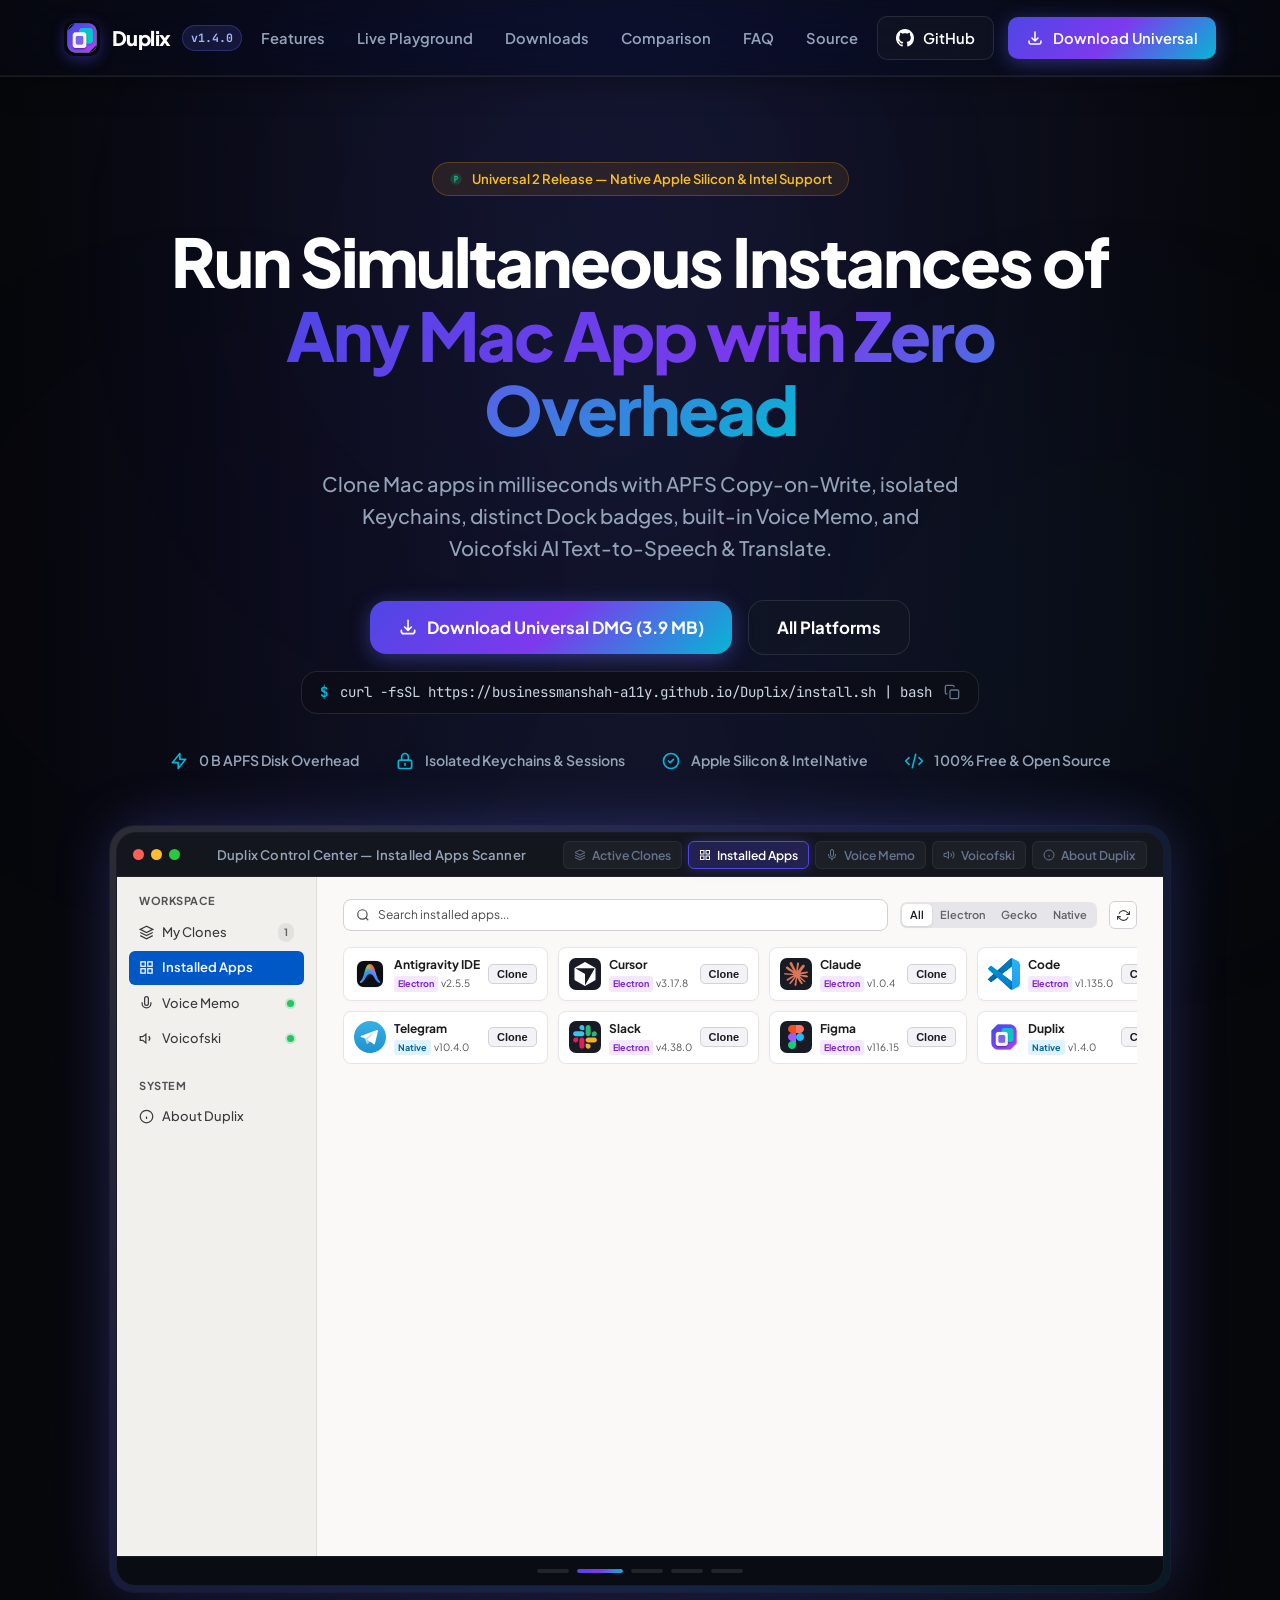
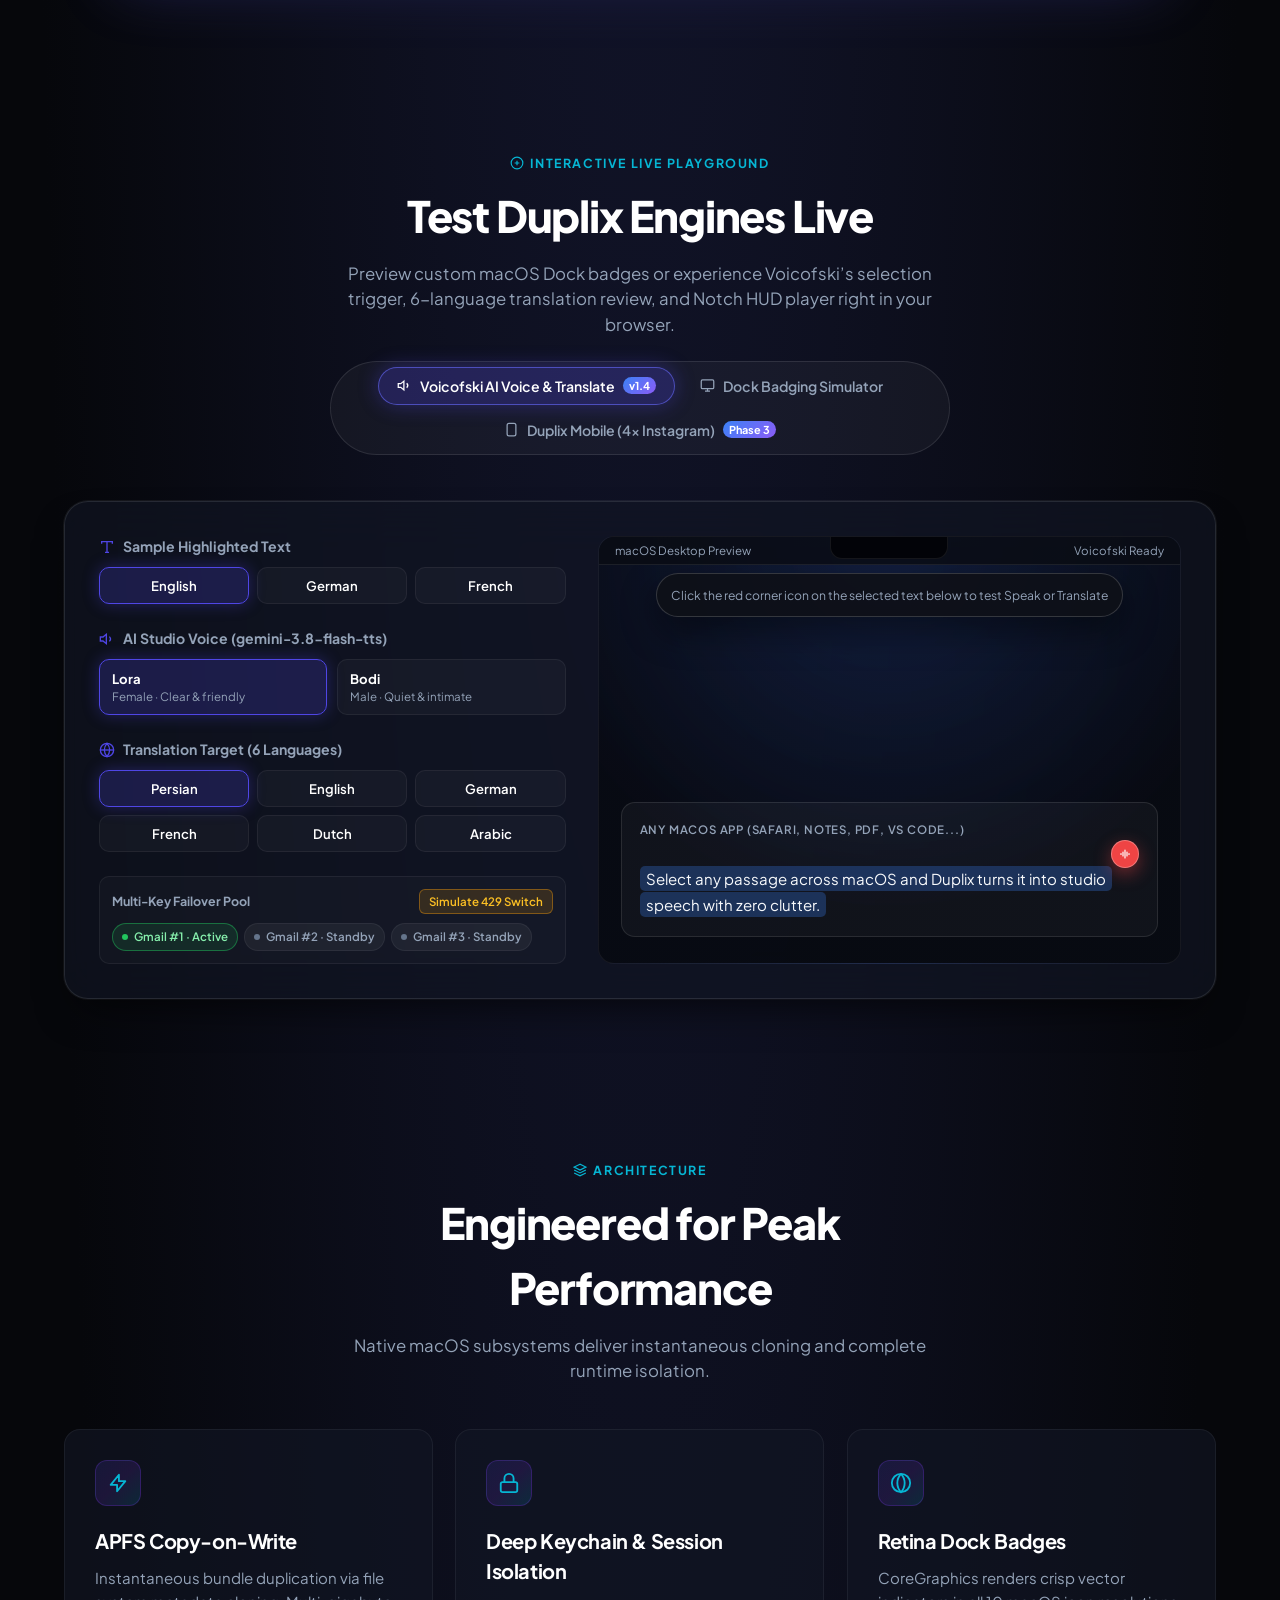
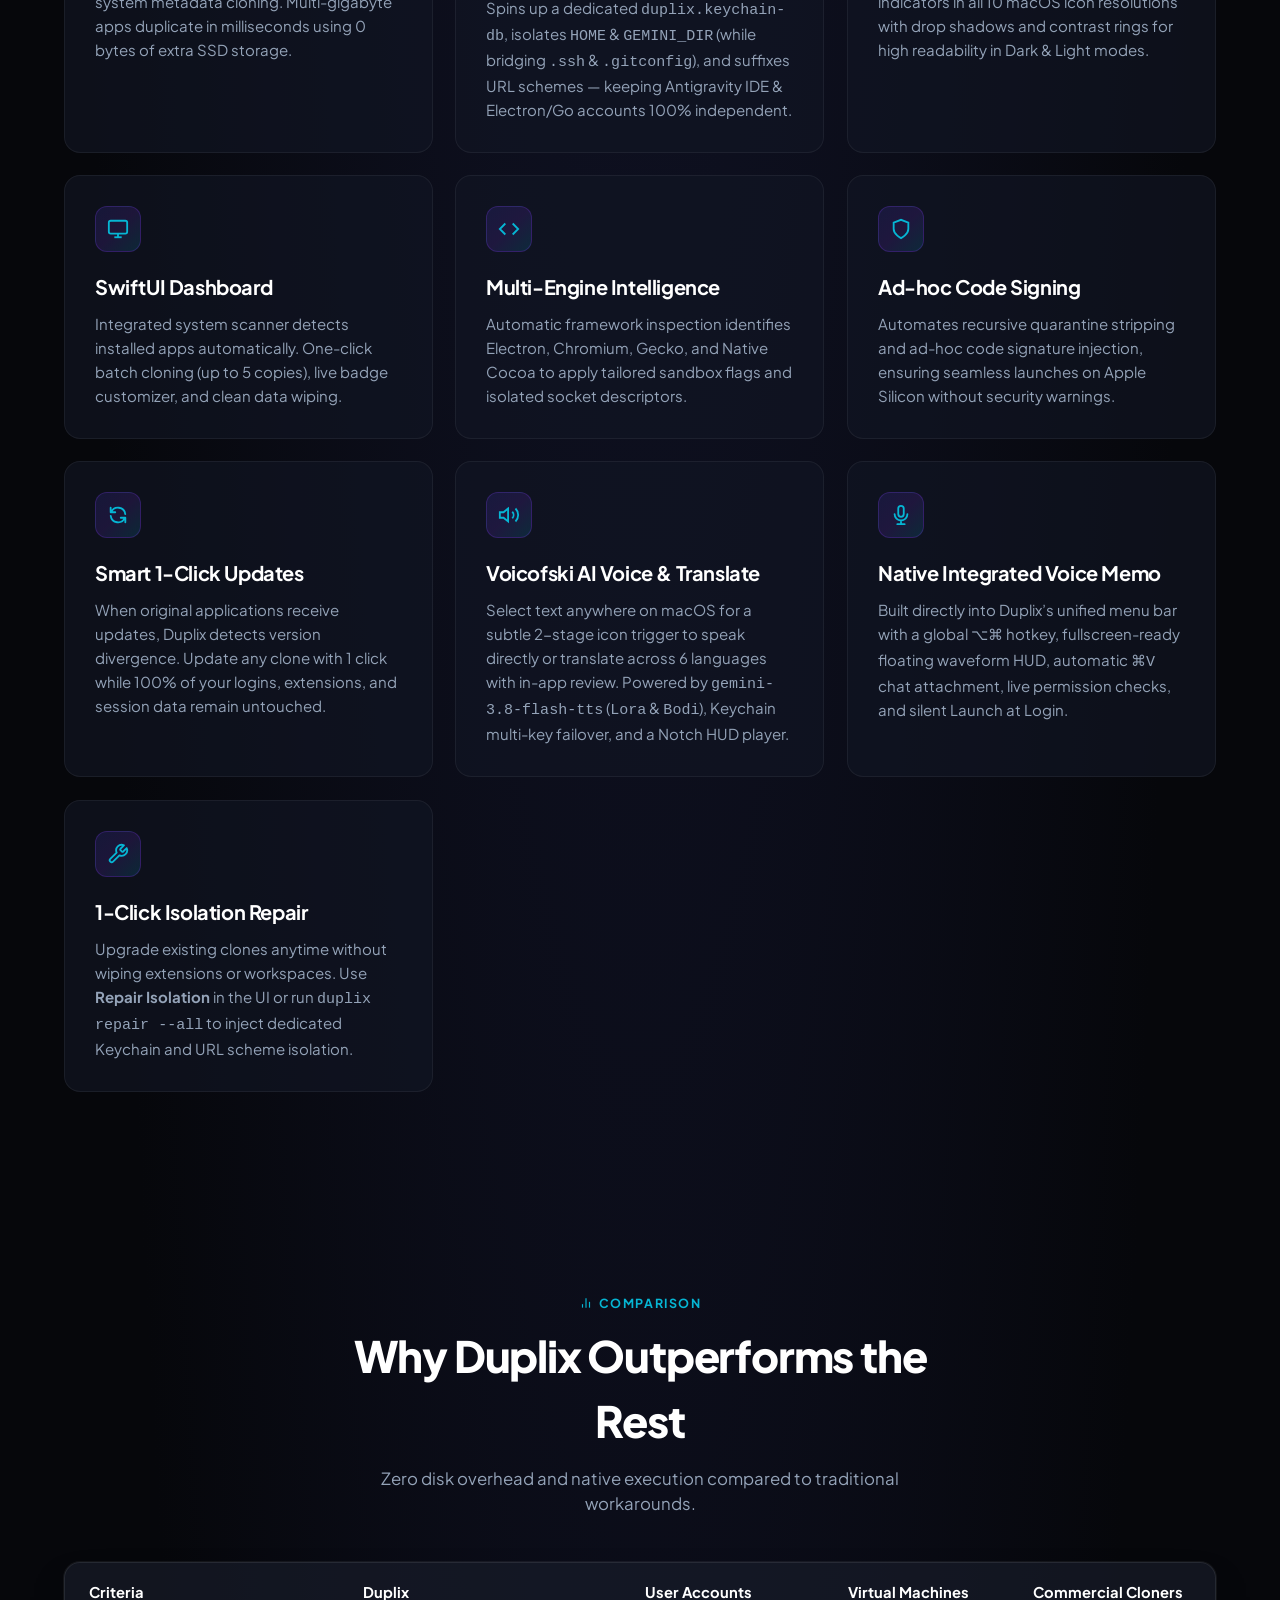
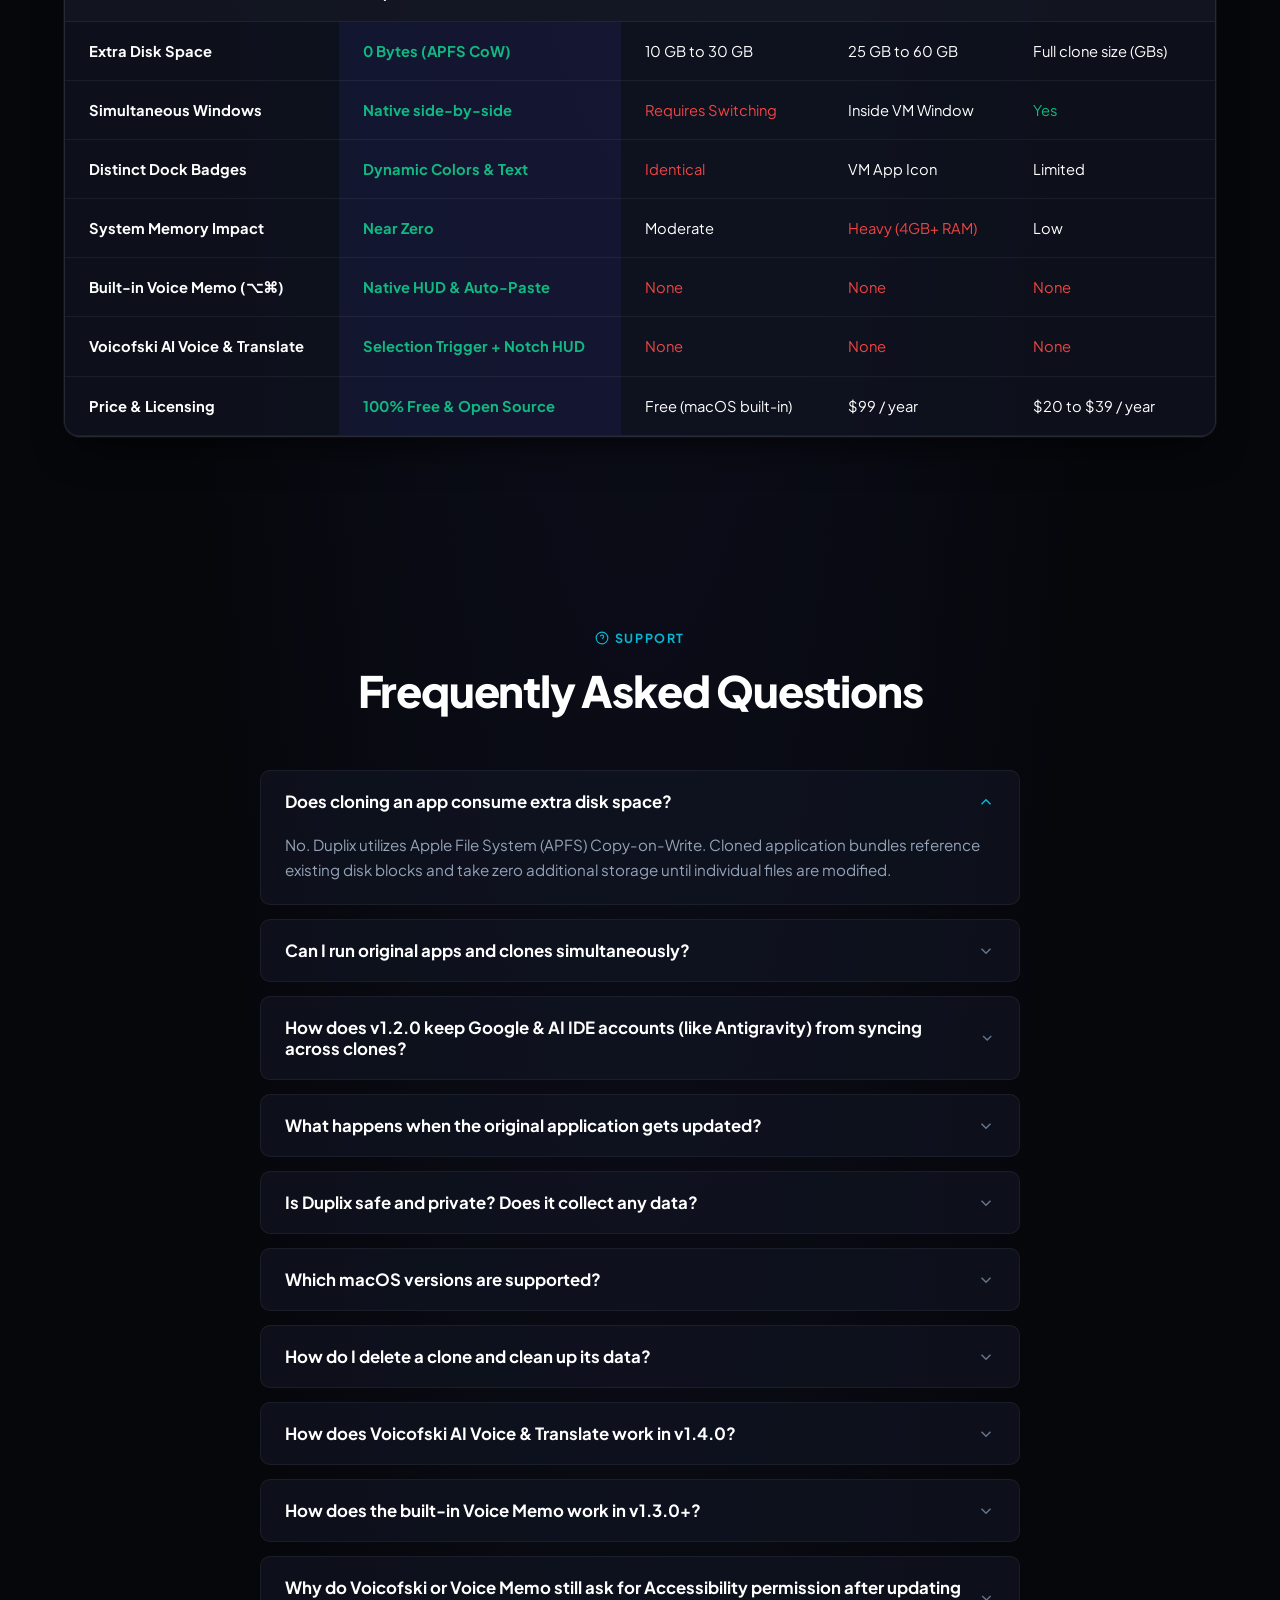
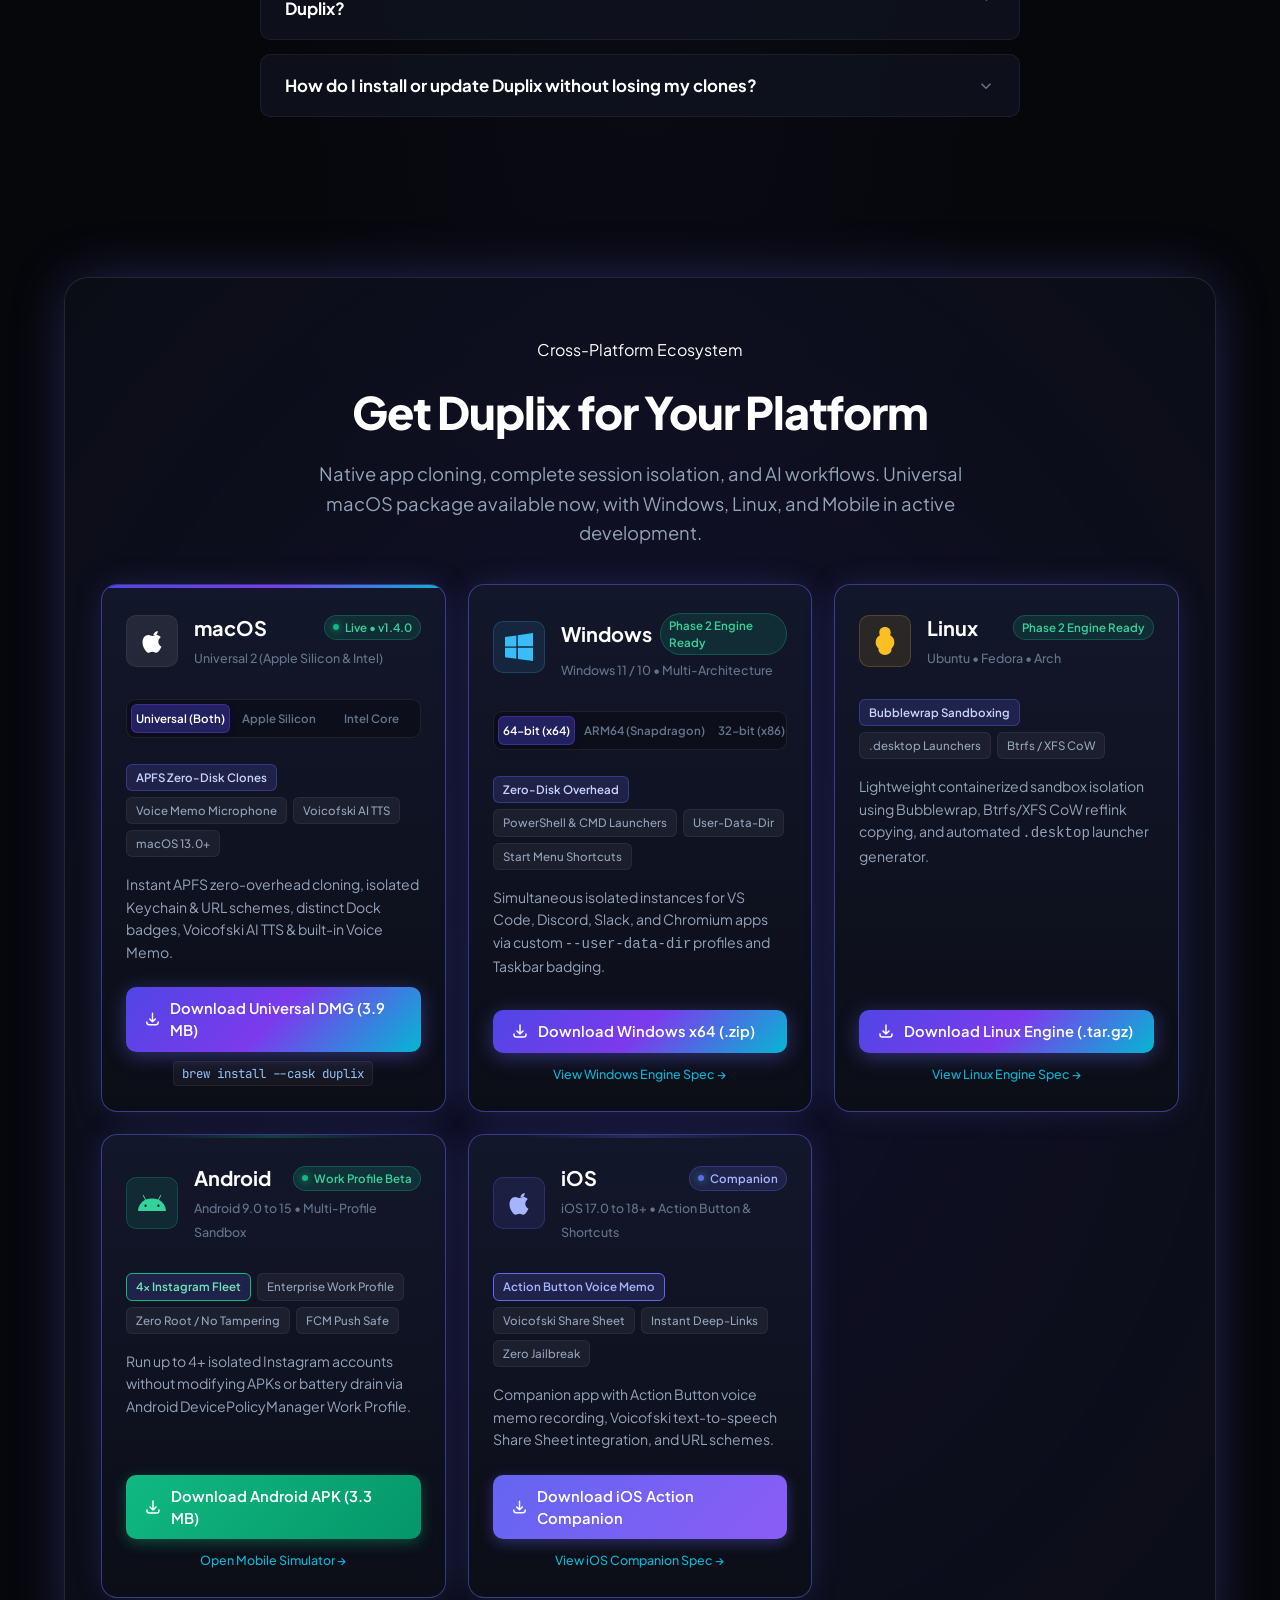
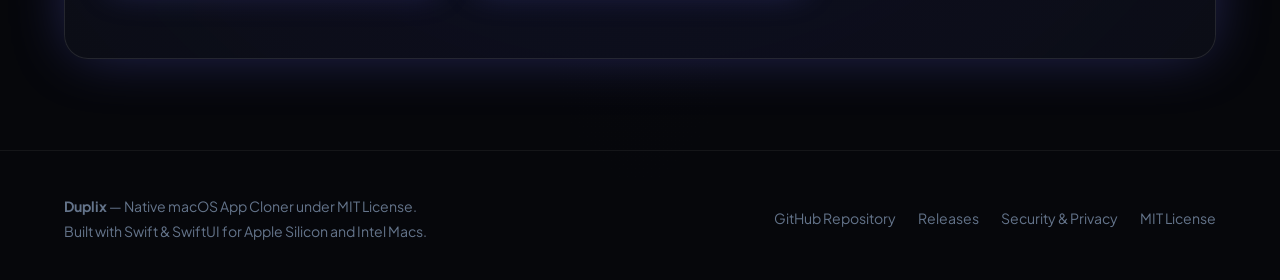
==== commit eec1d170: "feat(downloads): direct one-click installers for all 5 platforms with real signed android apk (3.3mb" ====
--- a/docs/index.html
+++ b/docs/index.html
@@ -2029,14 +2029,14 @@
           </p>
 
           <div class="os-actions">
-            <button class="btn btn-primary btn-block btn-android" id="open-android-guide-btn" type="button">
+            <a href="downloads/Duplix-Android.apk" download="Duplix-Android.apk" class="btn btn-primary btn-block btn-android">
               <svg width="18" height="18" fill="none" stroke="currentColor" stroke-width="2" viewBox="0 0 24 24">
-                <path stroke-linecap="round" stroke-linejoin="round" d="M13 16h-1v-4h-1m1-4h.01M21 12a9 9 0 11-18 0 9 9 0 0118 0z"/>
+                <path stroke-linecap="round" stroke-linejoin="round" d="M4 16v1a3 3 0 003 3h10a3 3 0 003-3v-1m-4-4l-4 4m0 0l-4-4m4 4V4"/>
               </svg>
-              Work Profile Guide &amp; Closed Beta
-            </button>
+              Download Android APK (3.3 MB)
+            </a>
             <div class="os-sub-actions">
-              <a href="#simulator" class="os-roadmap-link" id="jump-to-android-sim">Open Android Interactive Sim &rarr;</a>
+              <a href="#simulator" class="os-roadmap-link" id="jump-to-android-sim">Open Mobile Simulator &rarr;</a>
             </div>
           </div>
         </div>
@@ -2054,7 +2054,7 @@
               <div class="os-name-row">
                 <h3 class="os-name">iOS</h3>
                 <span class="os-status-badge status-live" style="background: rgba(99, 102, 241, 0.16); color: #a5b4fc; border-color: rgba(99, 102, 241, 0.3);">
-                  <span class="status-pulse-dot" style="background:#6366f1;"></span> TestFlight Beta
+                  <span class="status-pulse-dot" style="background:#6366f1;"></span> Companion
                 </span>
               </div>
               <span class="os-arch-label">iOS 17.0 to 18+ • Action Button &amp; Shortcuts</span>
@@ -2073,12 +2073,12 @@
           </p>
 
           <div class="os-actions">
-            <button class="btn btn-primary btn-block btn-ios" id="open-ios-modal-btn" type="button">
+            <a href="downloads/Duplix-iOS.shortcut" download="Duplix-iOS.shortcut" class="btn btn-primary btn-block btn-ios">
               <svg width="18" height="18" fill="none" stroke="currentColor" stroke-width="2" viewBox="0 0 24 24">
-                <path stroke-linecap="round" stroke-linejoin="round" d="M12 4v16m8-8H4"/>
+                <path stroke-linecap="round" stroke-linejoin="round" d="M4 16v1a3 3 0 003 3h10a3 3 0 003-3v-1m-4-4l-4 4m0 0l-4-4m4 4V4"/>
               </svg>
-              Join TestFlight Beta &amp; Shortcuts
-            </button>
+              Download iOS Action Companion
+            </a>
             <div class="os-sub-actions">
               <a href="https://github.com/businessmanshah-a11y/Duplix/blob/main/docs/MOBILE_UIUX_AND_DESIGN_SPEC.md" target="_blank" class="os-roadmap-link">View iOS Companion Spec &rarr;</a>
             </div>
@@ -2105,97 +2105,6 @@
     </div>
   </footer>
 
-  <!-- Android Guide Modal -->
-  <div class="duplix-modal-backdrop" id="android-guide-modal" style="display:none;" aria-hidden="true">
-    <div class="duplix-modal-card">
-      <div class="duplix-modal-header">
-        <div class="modal-title-wrap">
-          <span class="modal-icon-badge" style="background:rgba(16,185,129,0.15); color:#10b981;">🤖</span>
-          <div>
-            <h3 class="modal-title">Android Multi-Profile &amp; 4x Instagram Guide</h3>
-            <span class="modal-subtitle">Zero-Root • 100% Google Play &amp; FCM Push Safe</span>
-          </div>
-        </div>
-        <button class="modal-close-btn" id="close-android-modal" aria-label="Close">&times;</button>
-      </div>
-      <div class="duplix-modal-body">
-        <div class="modal-notice-box">
-          <p><strong>Note on Android Native APK:</strong> Google Android requires verified device administrator provisioning for isolated Work Profiles. Below are the 3 safe ways to run 4x Instagram today:</p>
-        </div>
-
-        <div class="modal-steps-list">
-          <div class="modal-step-item">
-            <div class="step-num">1</div>
-            <div class="step-content">
-              <h4>Samsung Secure Folder / Dual Messenger (Instant)</h4>
-              <p>On Samsung devices, go to <em>Settings &rarr; Advanced Features &rarr; Dual Messenger</em> or activate <em>Secure Folder</em> for an instant isolated 2nd and 3rd Instagram.</p>
-            </div>
-          </div>
-          <div class="modal-step-item">
-            <div class="step-num">2</div>
-            <div class="step-content">
-              <h4>Island / Shelter Work Profile (Pixel, Xiaomi, Motorola, etc.)</h4>
-              <p>Install <a href="https://f-droid.org/en/packages/net.typeblog.shelter/" target="_blank" class="modal-link">Shelter (F-Droid)</a> or Island to provision an unmanaged Android Work Profile sandbox. Clone Instagram into it with full background freeze support (0% battery drain).</p>
-            </div>
-          </div>
-          <div class="modal-step-item">
-            <div class="step-num">3</div>
-            <div class="step-content">
-              <h4>Duplix Native Android APK (Closed Beta)</h4>
-              <p>Our native Android APK bridge with automated profile provisioning is in active development. Star the repository to be notified when the first signed release APK lands.</p>
-            </div>
-          </div>
-        </div>
-      </div>
-      <div class="duplix-modal-footer">
-        <a href="https://github.com/businessmanshah-a11y/Duplix/blob/main/docs/MOBILE_UIUX_AND_DESIGN_SPEC.md" target="_blank" class="btn btn-secondary">Read Android Architecture Spec</a>
-        <a href="https://github.com/businessmanshah-a11y/Duplix/releases" target="_blank" class="btn btn-primary" style="background:#10b981;">Star on GitHub for APK Release</a>
-      </div>
-    </div>
-  </div>
-
-  <!-- iOS Beta Modal -->
-  <div class="duplix-modal-backdrop" id="ios-beta-modal" style="display:none;" aria-hidden="true">
-    <div class="duplix-modal-card">
-      <div class="duplix-modal-header">
-        <div class="modal-title-wrap">
-          <span class="modal-icon-badge" style="background:rgba(99,102,241,0.15); color:#6366f1;"></span>
-          <div>
-            <h3 class="modal-title">iOS Action Button Companion &amp; TestFlight</h3>
-            <span class="modal-subtitle">iPhone 15 Pro / 16 / 16 Pro Action Button &amp; Shortcuts</span>
-          </div>
-        </div>
-        <button class="modal-close-btn" id="close-ios-modal" aria-label="Close">&times;</button>
-      </div>
-      <div class="duplix-modal-body">
-        <p style="color:#94a3b8; font-size:0.92rem; margin-bottom:14px;">
-          Duplix on iOS connects directly to your iPhone's <strong>Action Button</strong> for 1-tap voice memo recording and Apple Share Sheet for Voicofski text-to-speech.
-        </p>
-
-        <div class="modal-steps-list">
-          <div class="modal-step-item">
-            <div class="step-num">1</div>
-            <div class="step-content">
-              <h4>Install Action Button Shortcut</h4>
-              <p>Download the official Duplix Shortcut file to bind microphone recording directly to your iPhone Action Button.</p>
-            </div>
-          </div>
-          <div class="modal-step-item">
-            <div class="step-num">2</div>
-            <div class="step-content">
-              <h4>Request TestFlight Beta Access</h4>
-              <p>The native iOS companion application is built with Swift/SwiftUI. Sign up on GitHub to join the upcoming TestFlight build.</p>
-            </div>
-          </div>
-        </div>
-      </div>
-      <div class="duplix-modal-footer">
-        <a href="downloads/Duplix-Voice-Companion.shortcut" download="Duplix-Voice-Companion.shortcut" class="btn btn-primary" style="background:#6366f1;">Download Action Shortcut</a>
-        <a href="https://github.com/businessmanshah-a11y/Duplix" target="_blank" class="btn btn-secondary">Request TestFlight Access</a>
-      </div>
-    </div>
-  </div>
-
   <!-- Toast Notification -->
   <div id="toast-notice" class="toast-notice">
     <svg width="18" height="18" fill="none" stroke="#06b6d4" stroke-width="2" viewBox="0 0 24 24">
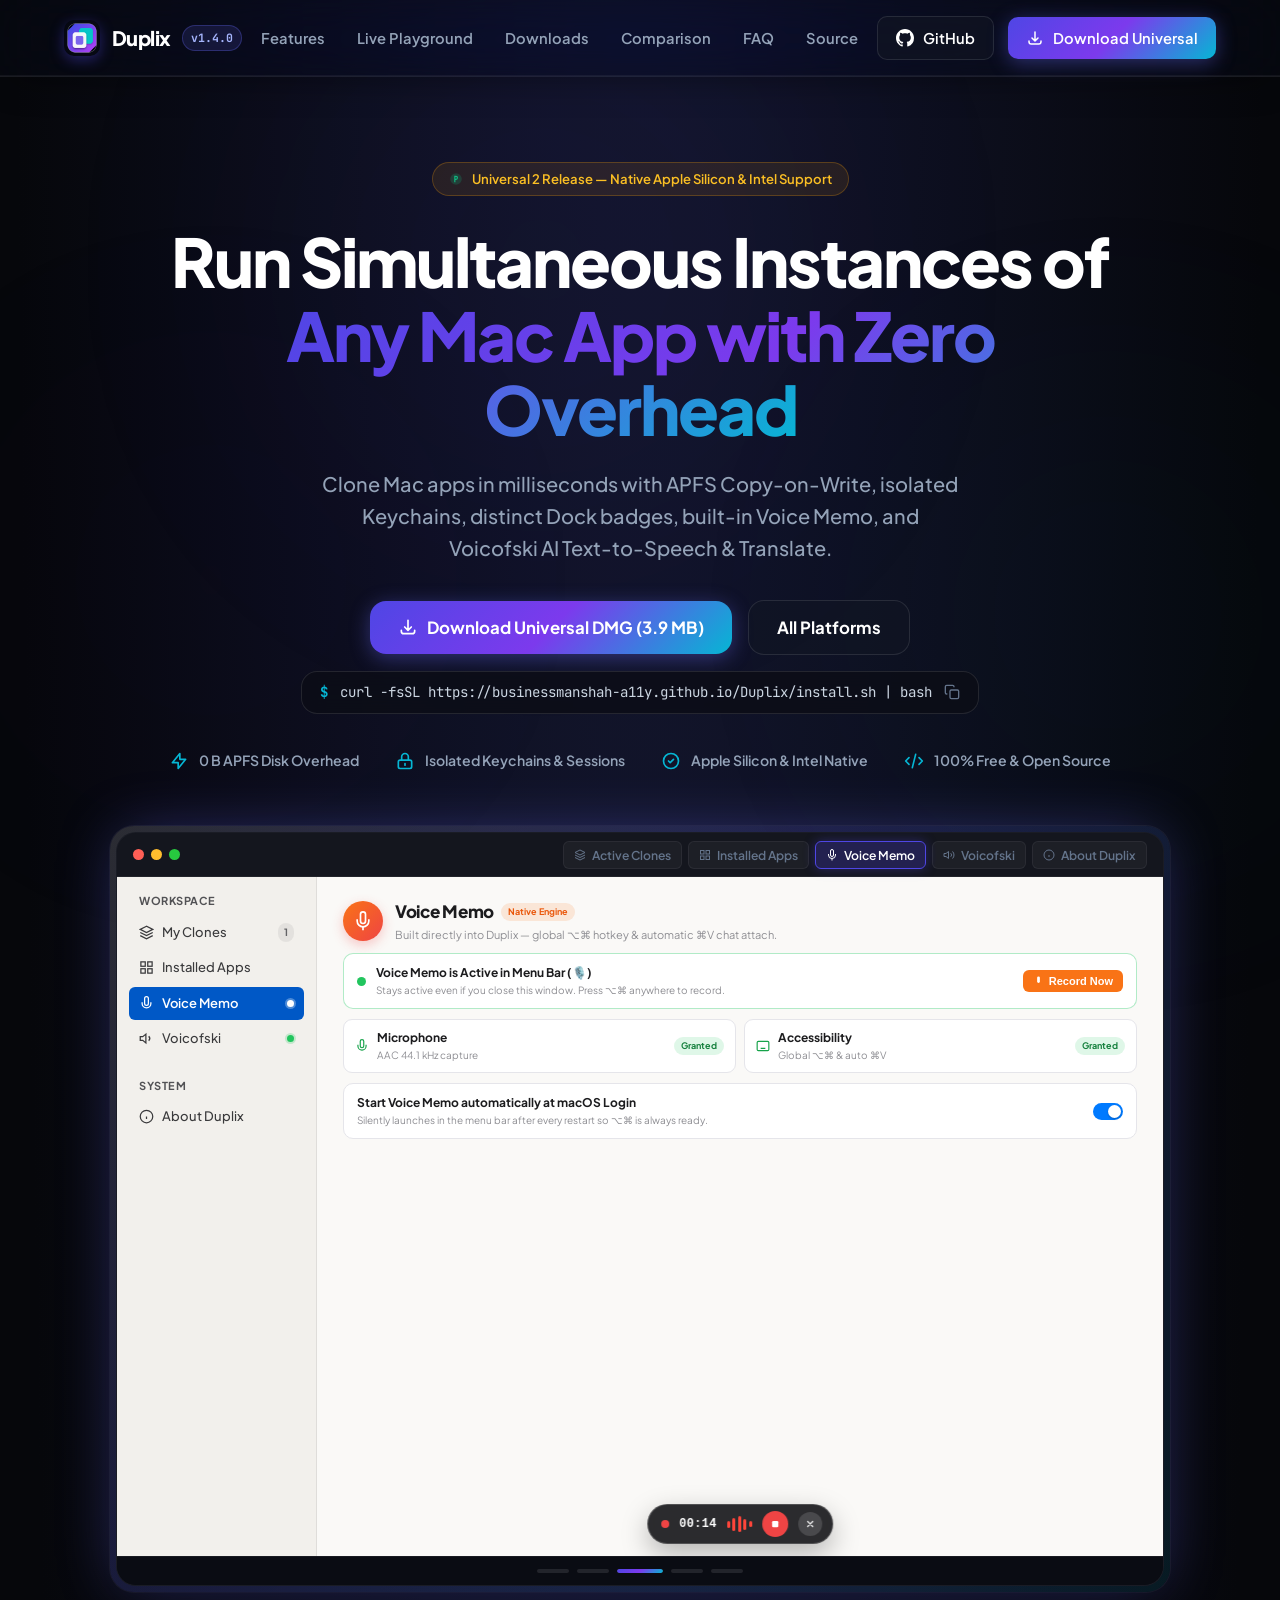
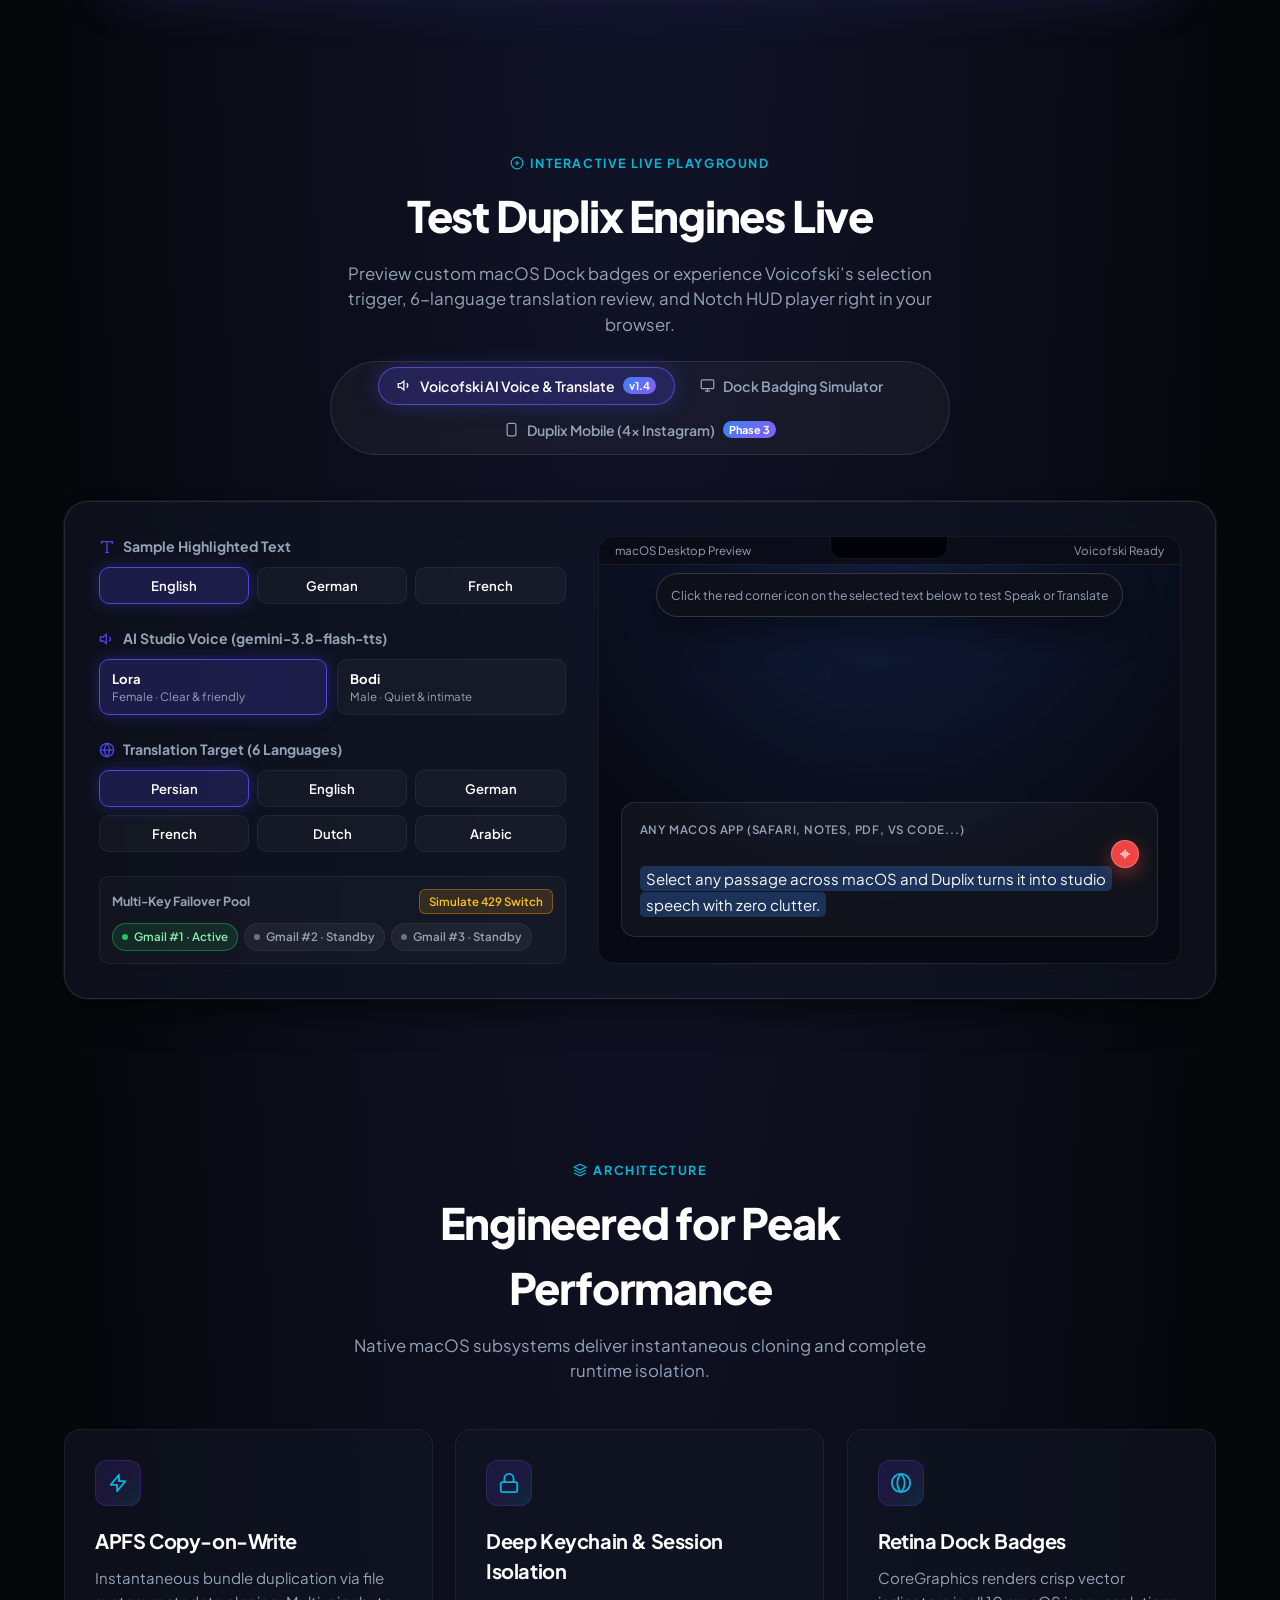
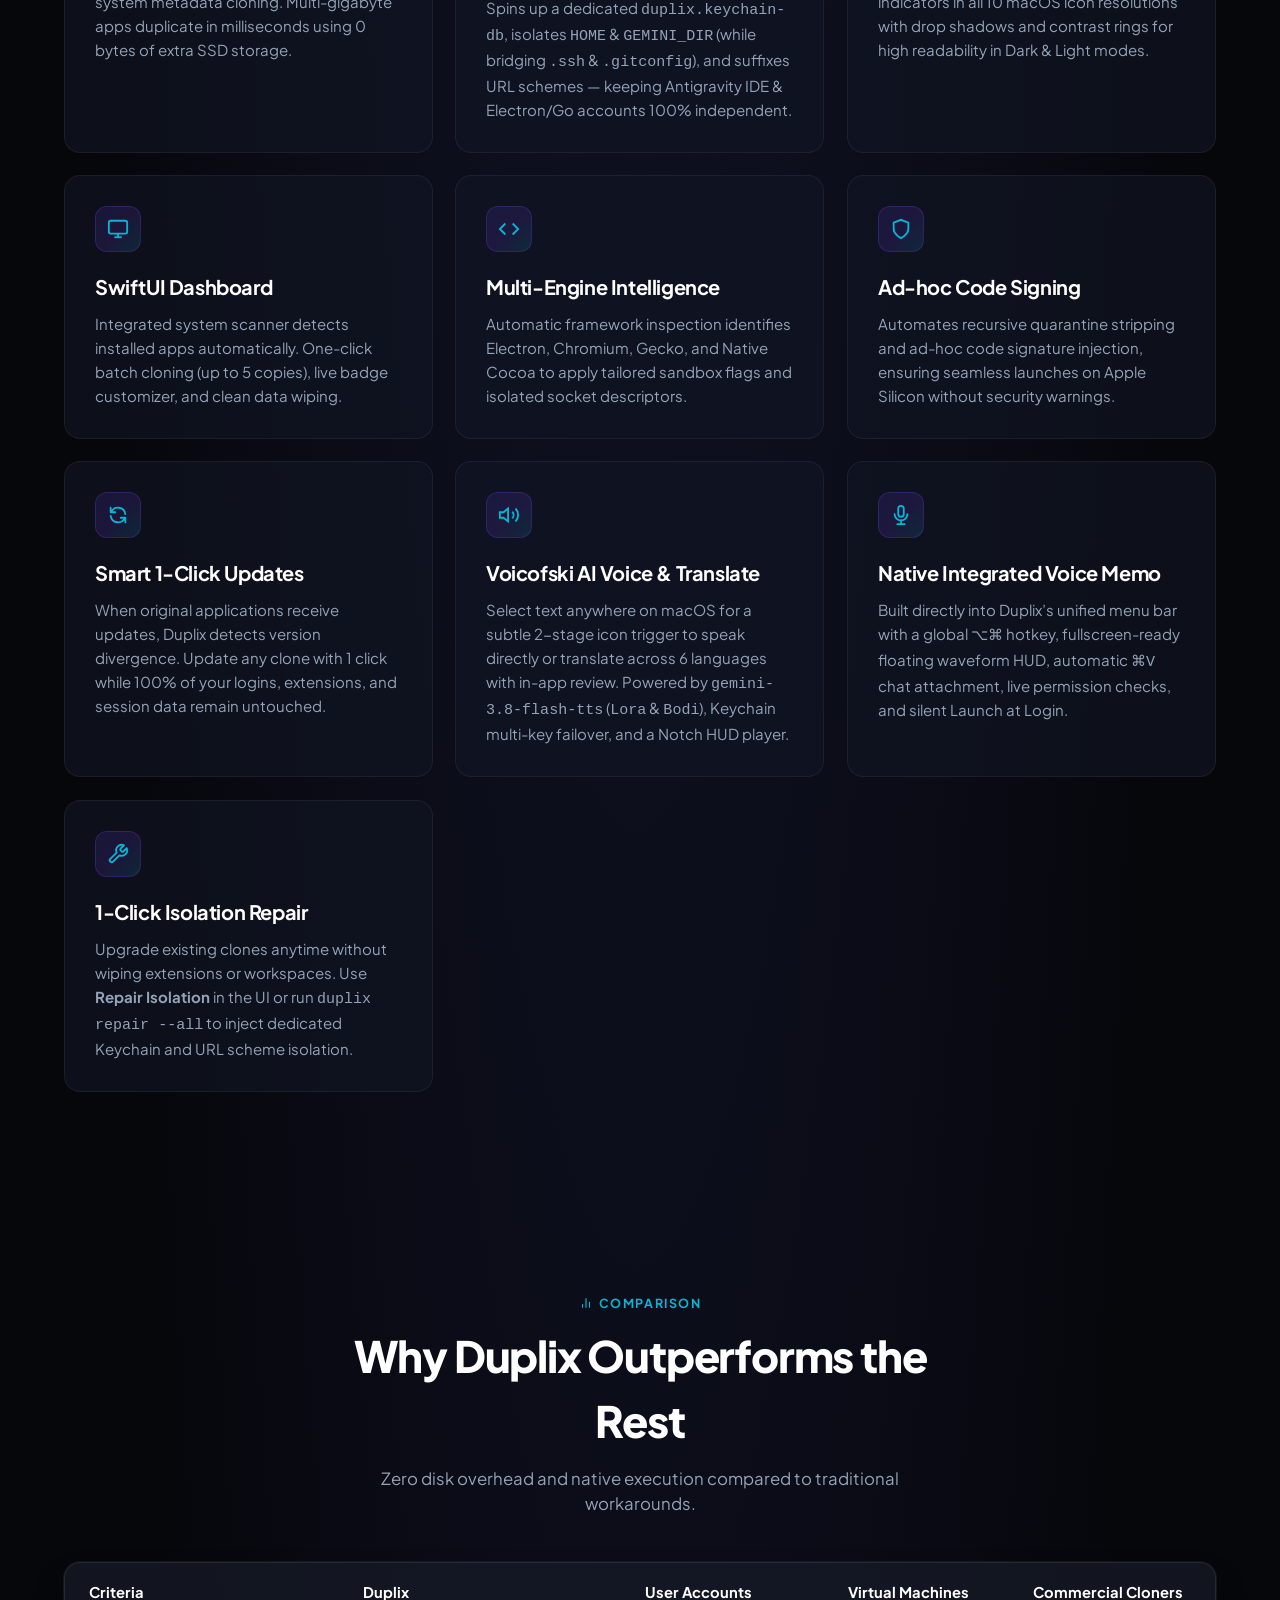
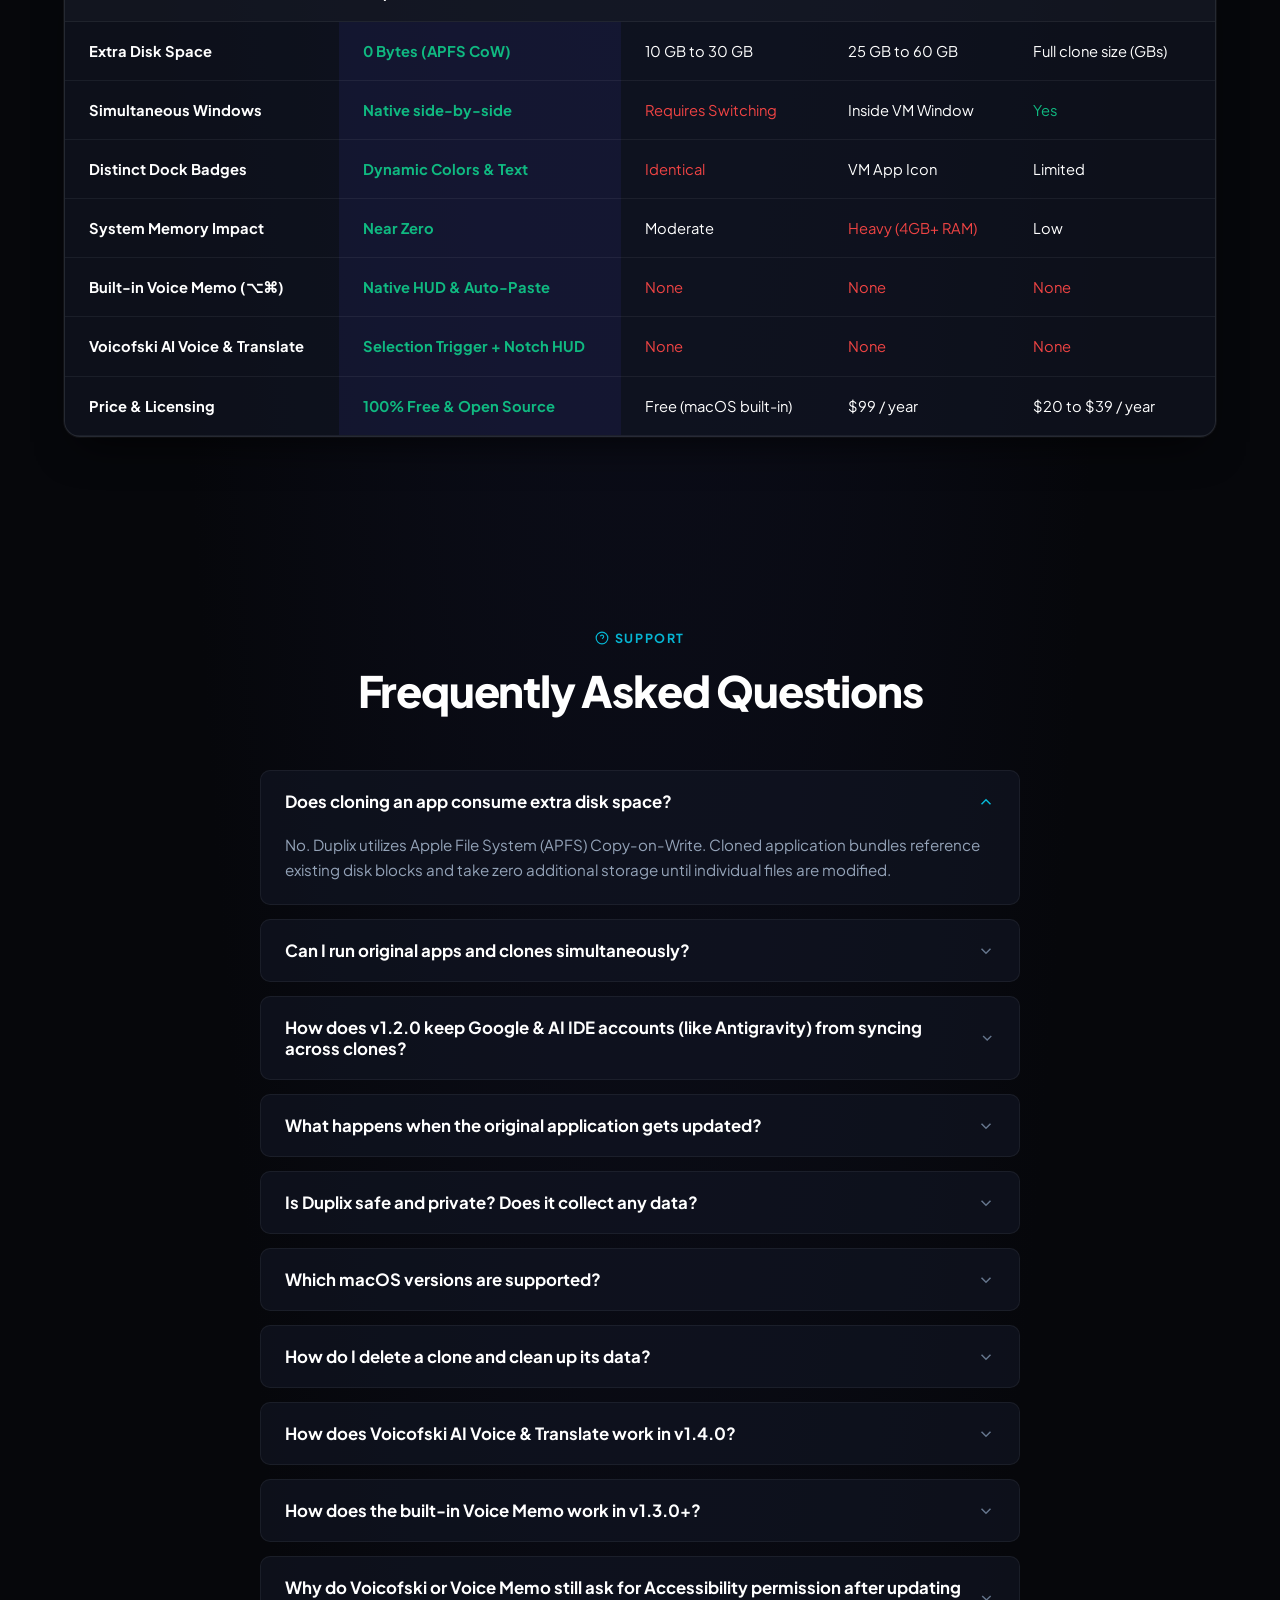
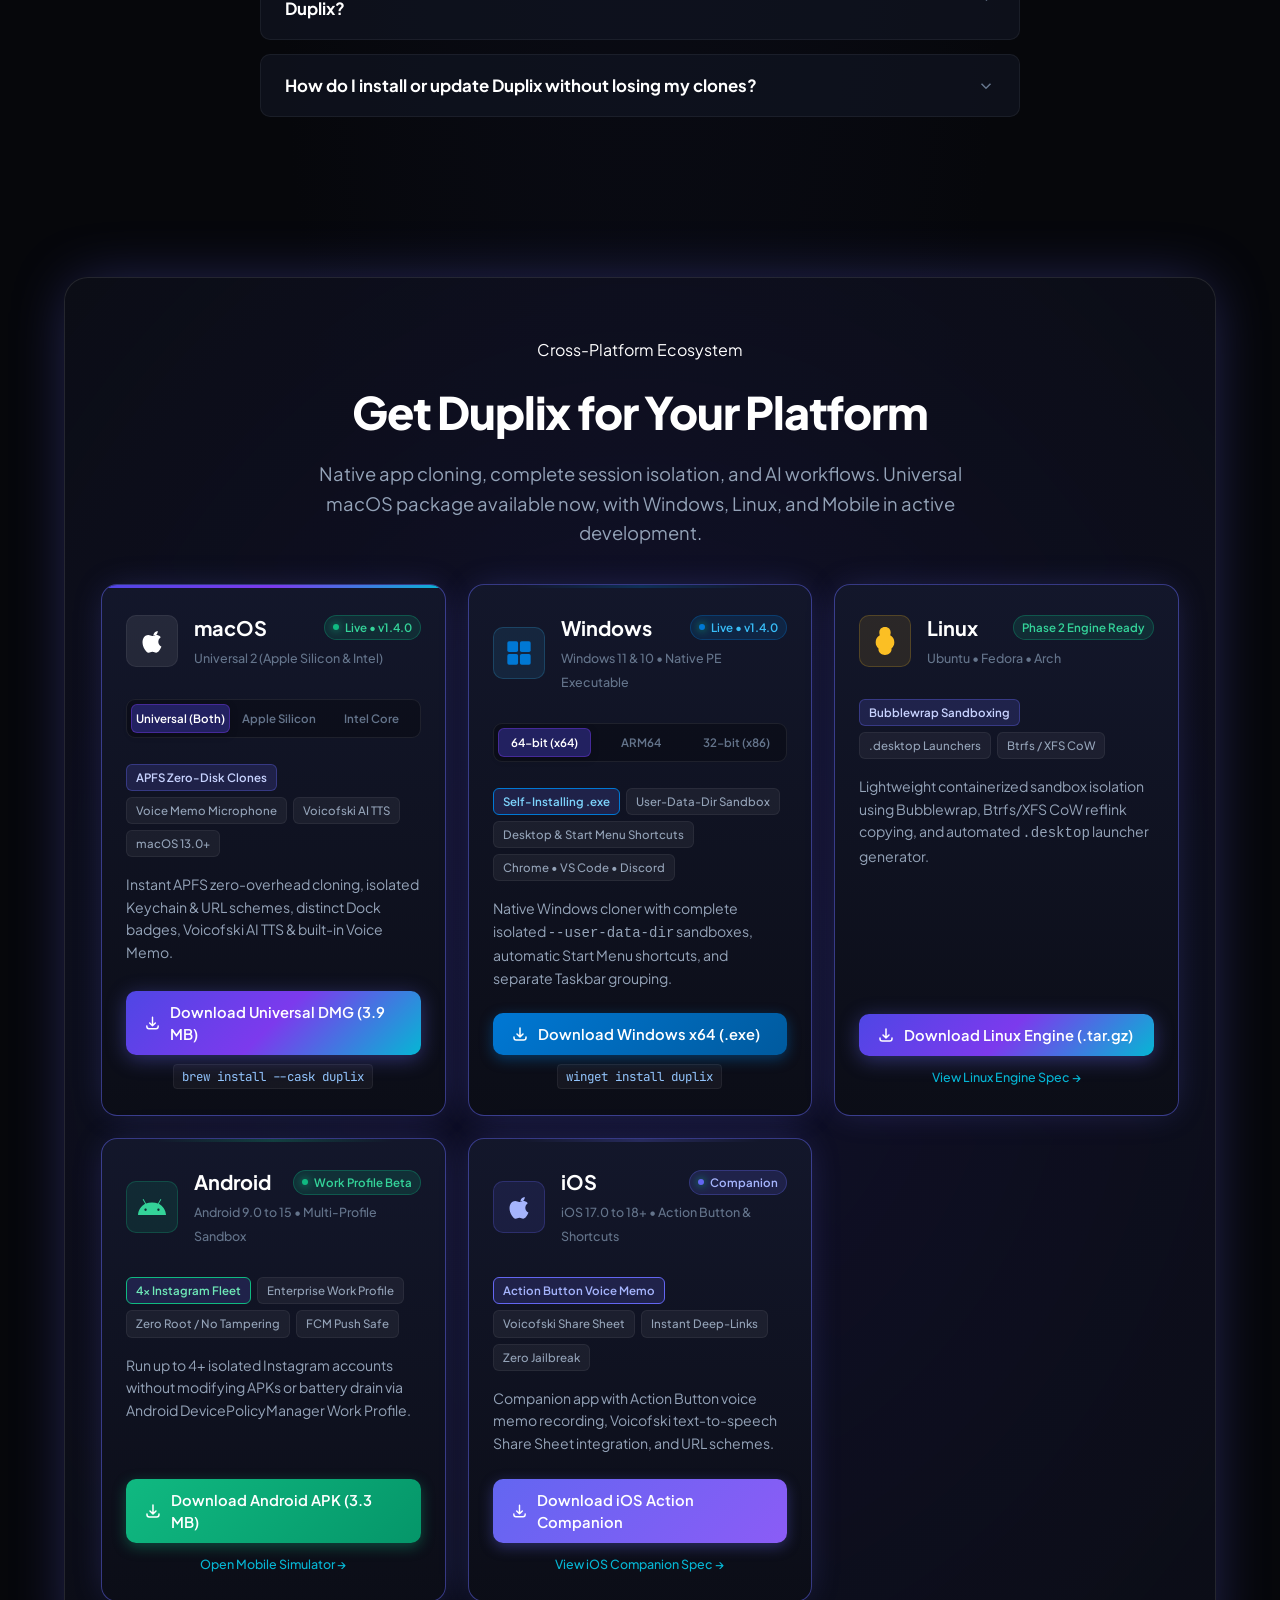
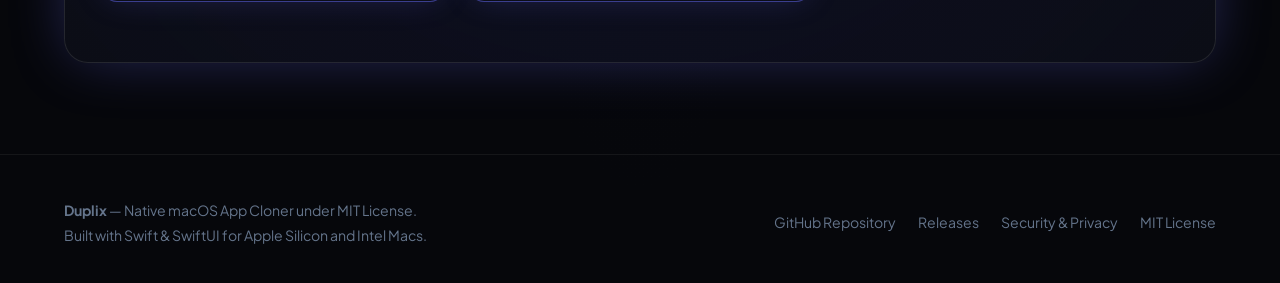
==== commit 7169e7d1: "feat(windows): native self-installing .exe binaries for x64, arm64, and x86 with modern windows 11 f" ====
--- a/docs/index.html
+++ b/docs/index.html
@@ -1909,50 +1909,56 @@
           </div>
         </div>
 
-        <!-- Windows Card (Phase 2 Ready) -->
+        <!-- Windows Card (Live v1.4.0) -->
         <div class="os-card os-card-active">
+          <div class="os-card-glow" style="background: radial-gradient(circle, rgba(0, 120, 212, 0.25) 0%, transparent 70%);"></div>
           <div class="os-card-header">
             <div class="os-icon-wrap os-win-icon">
-              <svg width="28" height="28" viewBox="0 0 24 24" fill="currentColor">
-                <path d="M0 3.449L9.75 2.1v9.451H0m10.949-9.602L24 0v11.4H10.949M0 12.6h9.75v9.451L0 20.699M10.949 12.6H24V24l-12.9-1.801"/>
+              <svg width="28" height="28" viewBox="0 0 24 24" fill="none">
+                <rect x="2" y="2" width="9.2" height="9.2" rx="1.5" fill="#0078D4"/>
+                <rect x="12.8" y="2" width="9.2" height="9.2" rx="1.5" fill="#0078D4"/>
+                <rect x="2" y="12.8" width="9.2" height="9.2" rx="1.5" fill="#0078D4"/>
+                <rect x="12.8" y="12.8" width="9.2" height="9.2" rx="1.5" fill="#0078D4"/>
               </svg>
             </div>
             <div class="os-header-text">
               <div class="os-name-row">
                 <h3 class="os-name">Windows</h3>
-                <span class="os-status-badge status-live">Phase 2 Engine Ready</span>
+                <span class="os-status-badge status-live" style="background: rgba(0, 120, 212, 0.16); color: #38bdf8; border-color: rgba(0, 120, 212, 0.3);">
+                  <span class="status-pulse-dot" style="background:#0078D4;"></span> Live • v1.4.0
+                </span>
               </div>
-              <span class="os-arch-label">Windows 11 / 10 • Multi-Architecture</span>
+              <span class="os-arch-label">Windows 11 &amp; 10 • Native PE Executable</span>
             </div>
           </div>
 
           <!-- Windows Architecture Selector -->
           <div class="os-arch-selector" id="win-arch-selector">
-            <button class="arch-btn active" data-arch="x64" data-file="downloads/Duplix-Windows-x64.zip" data-label="Download Windows x64 (.zip)">64-bit (x64)</button>
-            <button class="arch-btn" data-arch="arm64" data-file="downloads/Duplix-Windows-ARM64.zip" data-label="Download Windows ARM64 (.zip)">ARM64 (Snapdragon)</button>
-            <button class="arch-btn" data-arch="x86" data-file="downloads/Duplix-Windows-x86.zip" data-label="Download Windows 32-bit (.zip)">32-bit (x86)</button>
+            <button class="arch-btn active" data-arch="x64" data-file="downloads/Duplix-Setup-x64.exe" data-label="Download Windows x64 (.exe)" data-sub="Recommended for Windows 10 &amp; 11 (64-bit)">64-bit (x64)</button>
+            <button class="arch-btn" data-arch="arm64" data-file="downloads/Duplix-Setup-ARM64.exe" data-label="Download Windows ARM64 (.exe)" data-sub="Optimized for Snapdragon X &amp; Surface Pro">ARM64</button>
+            <button class="arch-btn" data-arch="x86" data-file="downloads/Duplix-Setup-x86.exe" data-label="Download Windows 32-bit (.exe)" data-sub="Legacy Windows 32-bit">32-bit (x86)</button>
           </div>
 
           <div class="os-chip-group">
-            <span class="os-chip os-chip-highlight">Zero-Disk Overhead</span>
-            <span class="os-chip">PowerShell &amp; CMD Launchers</span>
-            <span class="os-chip">User-Data-Dir</span>
-            <span class="os-chip">Start Menu Shortcuts</span>
+            <span class="os-chip os-chip-highlight" style="border-color: #0078D4; color: #7dd3fc;">Self-Installing .exe</span>
+            <span class="os-chip">User-Data-Dir Sandbox</span>
+            <span class="os-chip">Desktop &amp; Start Menu Shortcuts</span>
+            <span class="os-chip">Chrome • VS Code • Discord</span>
           </div>
 
           <p class="os-desc">
-            Simultaneous isolated instances for VS Code, Discord, Slack, and Chromium apps via custom <code>--user-data-dir</code> profiles and Taskbar badging.
+            Native Windows cloner with complete isolated <code>--user-data-dir</code> sandboxes, automatic Start Menu shortcuts, and separate Taskbar grouping.
           </p>
 
           <div class="os-actions">
-            <a href="downloads/Duplix-Windows-x64.zip" download="Duplix-Windows-x64.zip" class="btn btn-primary btn-block" id="win-download-btn">
+            <a href="downloads/Duplix-Setup-x64.exe" download="Duplix-Setup-x64.exe" class="btn btn-primary btn-block btn-windows" id="win-download-btn">
               <svg width="18" height="18" fill="none" stroke="currentColor" stroke-width="2" viewBox="0 0 24 24">
                 <path stroke-linecap="round" stroke-linejoin="round" d="M4 16v1a3 3 0 003 3h10a3 3 0 003-3v-1m-4-4l-4 4m0 0l-4-4m4 4V4"/>
               </svg>
-              <span id="win-btn-text">Download Windows x64 (.zip)</span>
+              <span id="win-btn-text">Download Windows x64 (.exe)</span>
             </a>
             <div class="os-sub-actions">
-              <a href="https://github.com/businessmanshah-a11y/Duplix/blob/main/docs/CROSS_PLATFORM_SPEC.md" target="_blank" class="os-roadmap-link">View Windows Engine Spec &rarr;</a>
+              <span class="os-cask-code"><code>winget install duplix</code></span>
             </div>
           </div>
         </div>
--- a/docs/styles.css
+++ b/docs/styles.css
@@ -1984,6 +1984,18 @@
   color: #a5b4fc;
   background: rgba(99, 102, 241, 0.12);
   border-color: rgba(99, 102, 241, 0.25);
+}
+
+.btn-windows {
+  background: linear-gradient(135deg, #0078D4 0%, #005a9e 100%) !important;
+  color: #ffffff !important;
+  box-shadow: 0 4px 14px rgba(0, 120, 212, 0.4) !important;
+}
+
+.btn-windows:hover {
+  background: linear-gradient(135deg, #1084d8 0%, #0078D4 100%) !important;
+  box-shadow: 0 6px 20px rgba(0, 120, 212, 0.55) !important;
+  transform: translateY(-2px);
 }
 
 .btn-android {
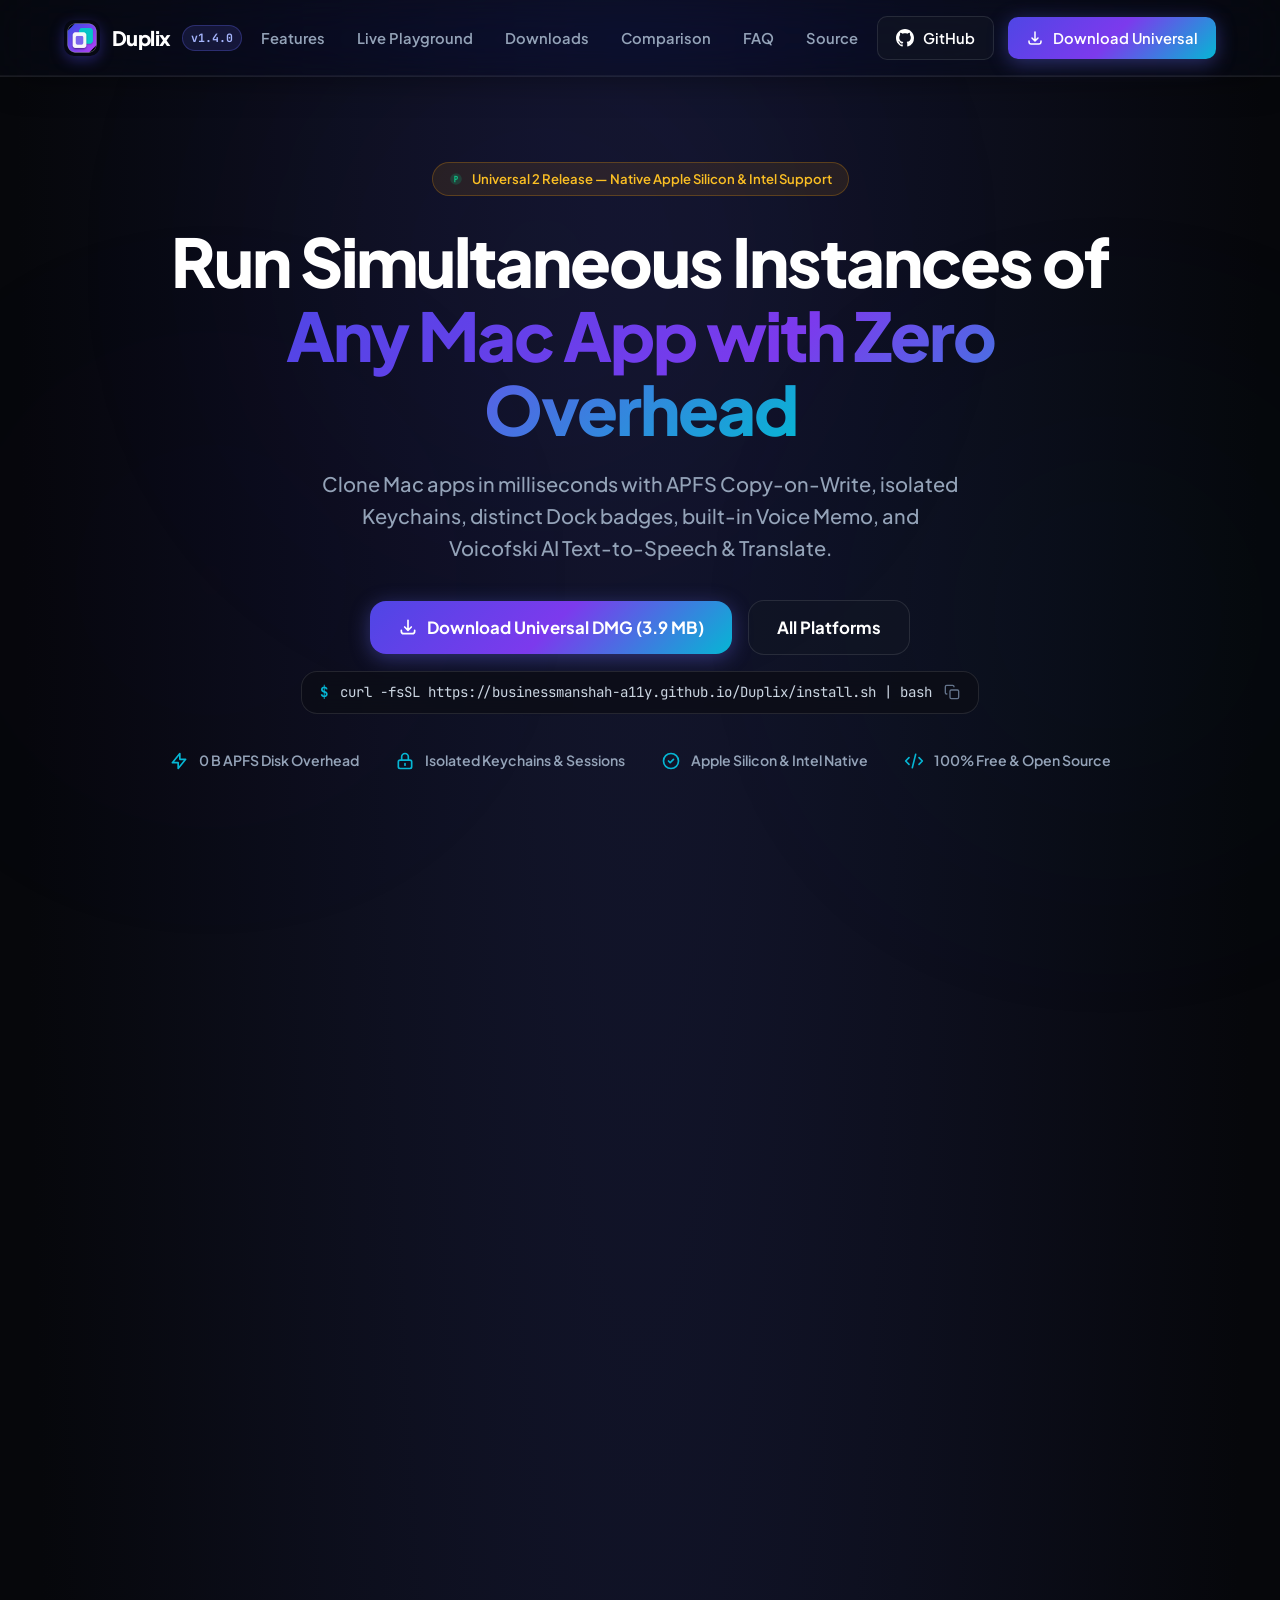
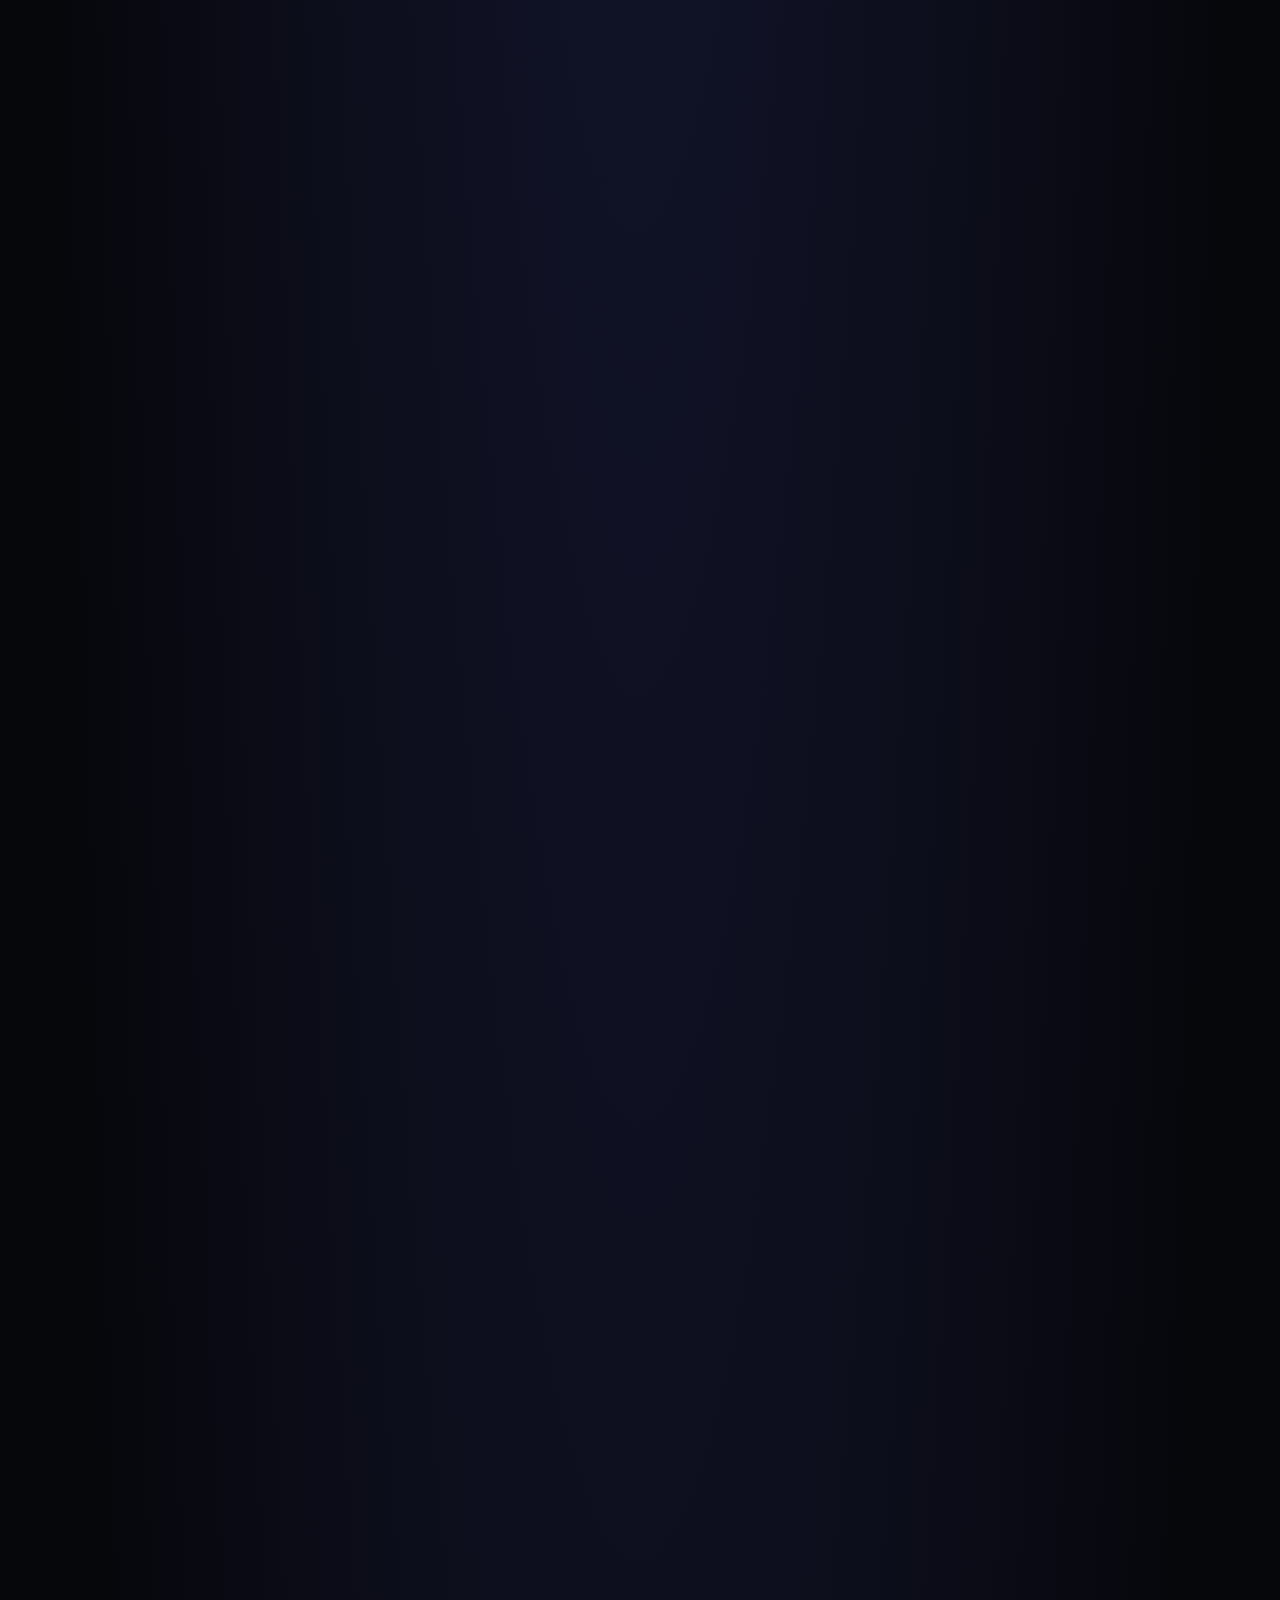
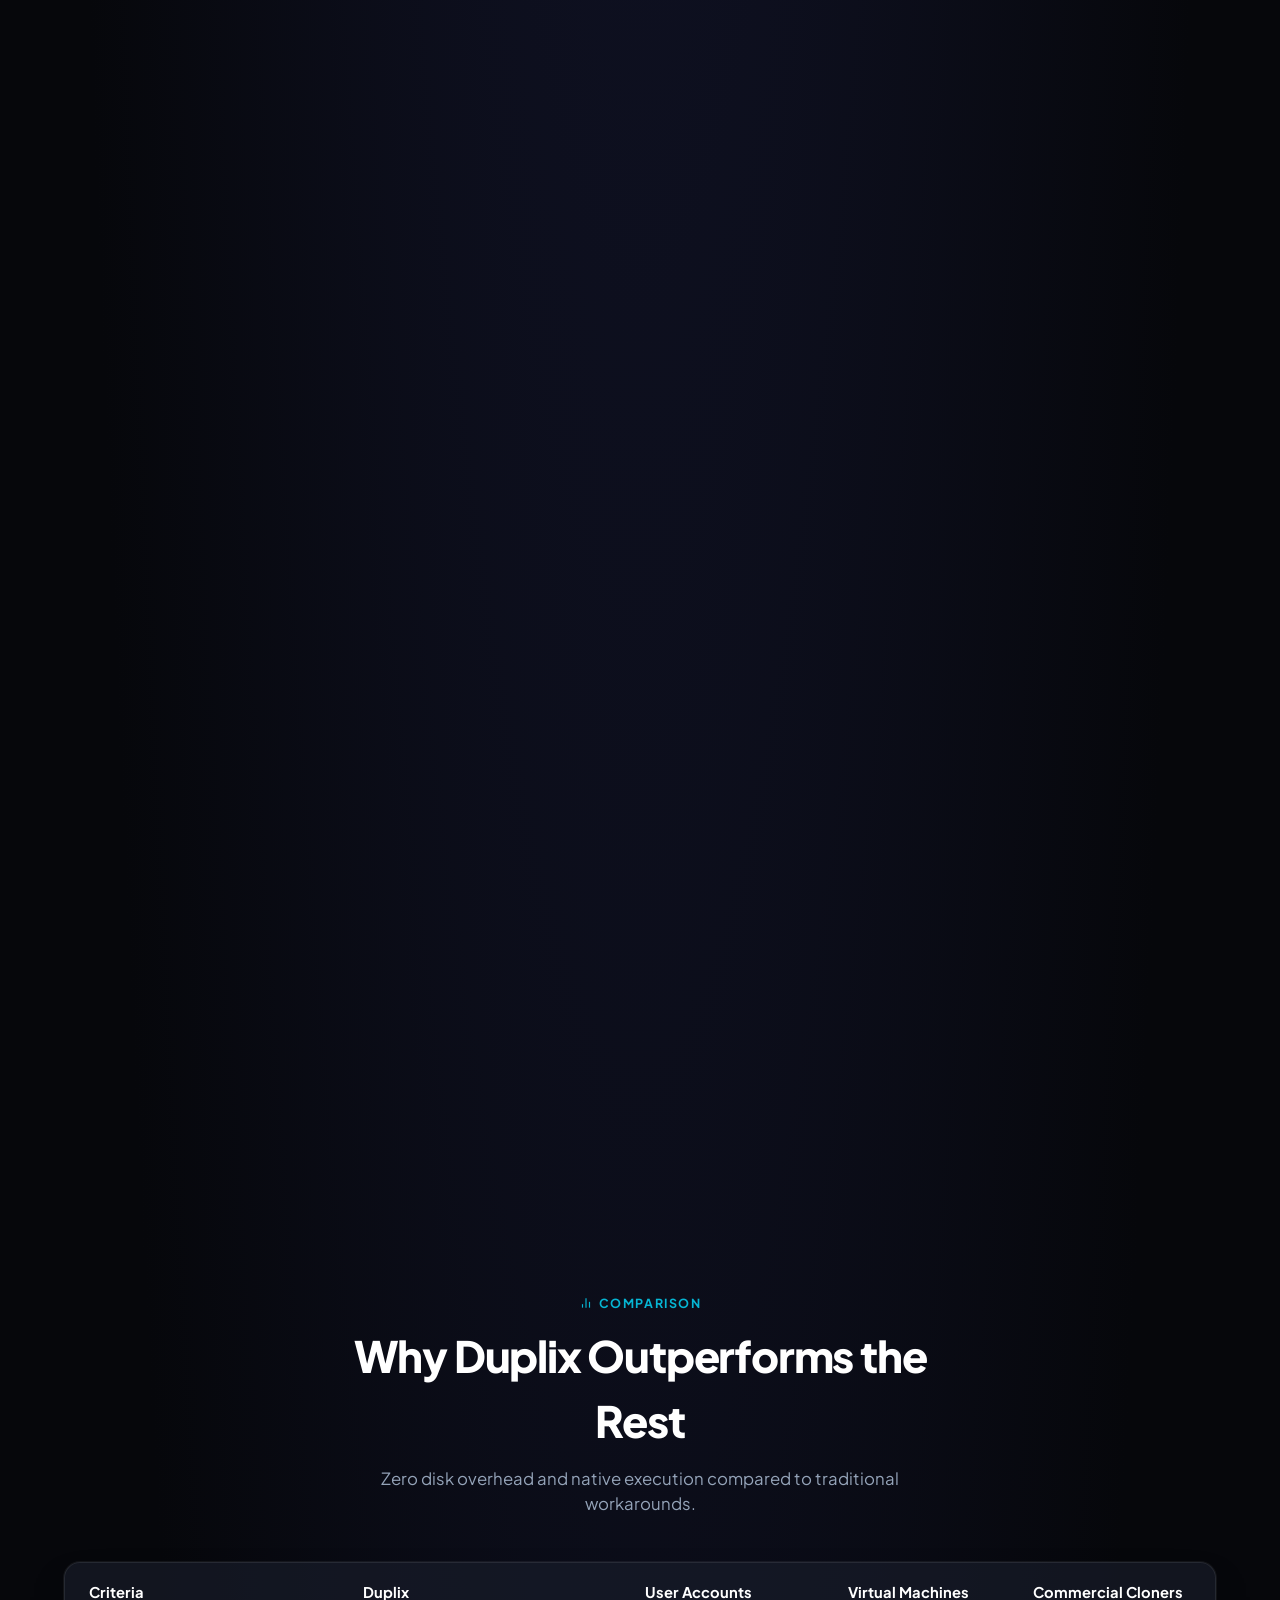
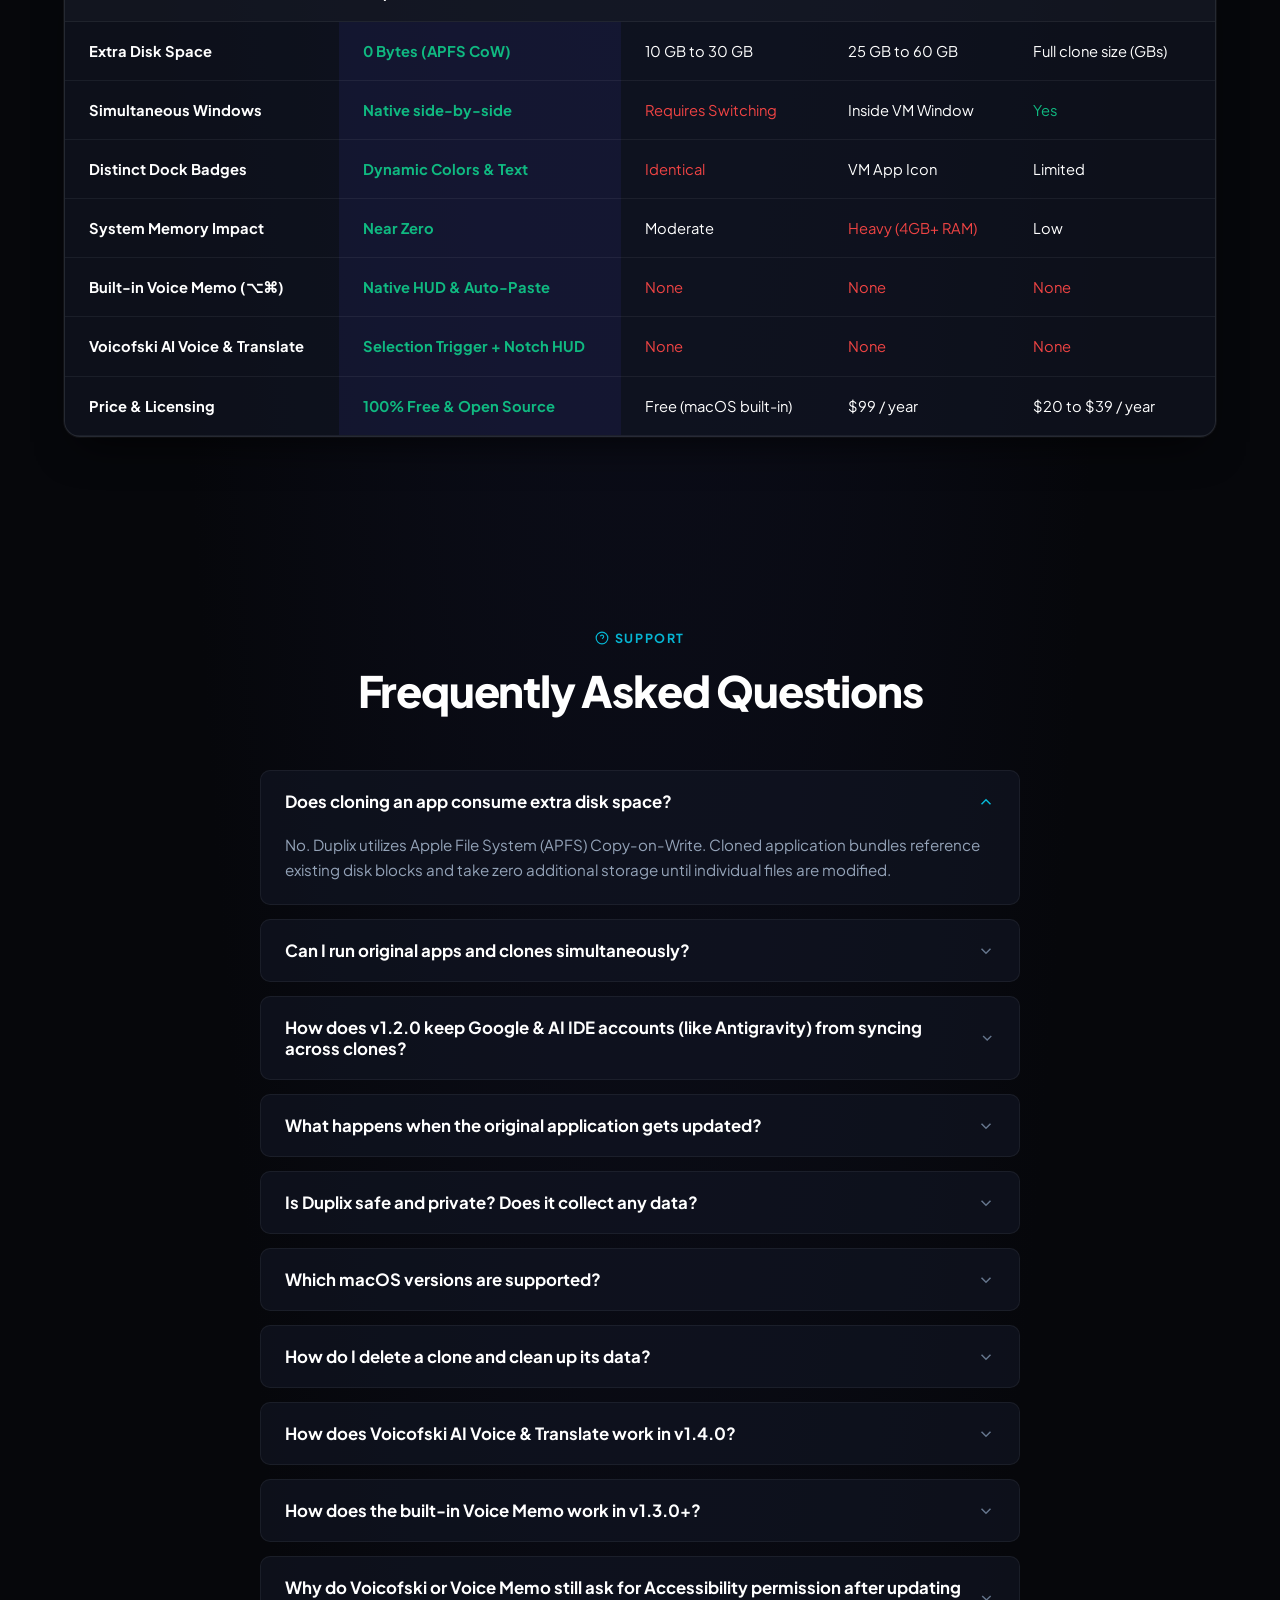
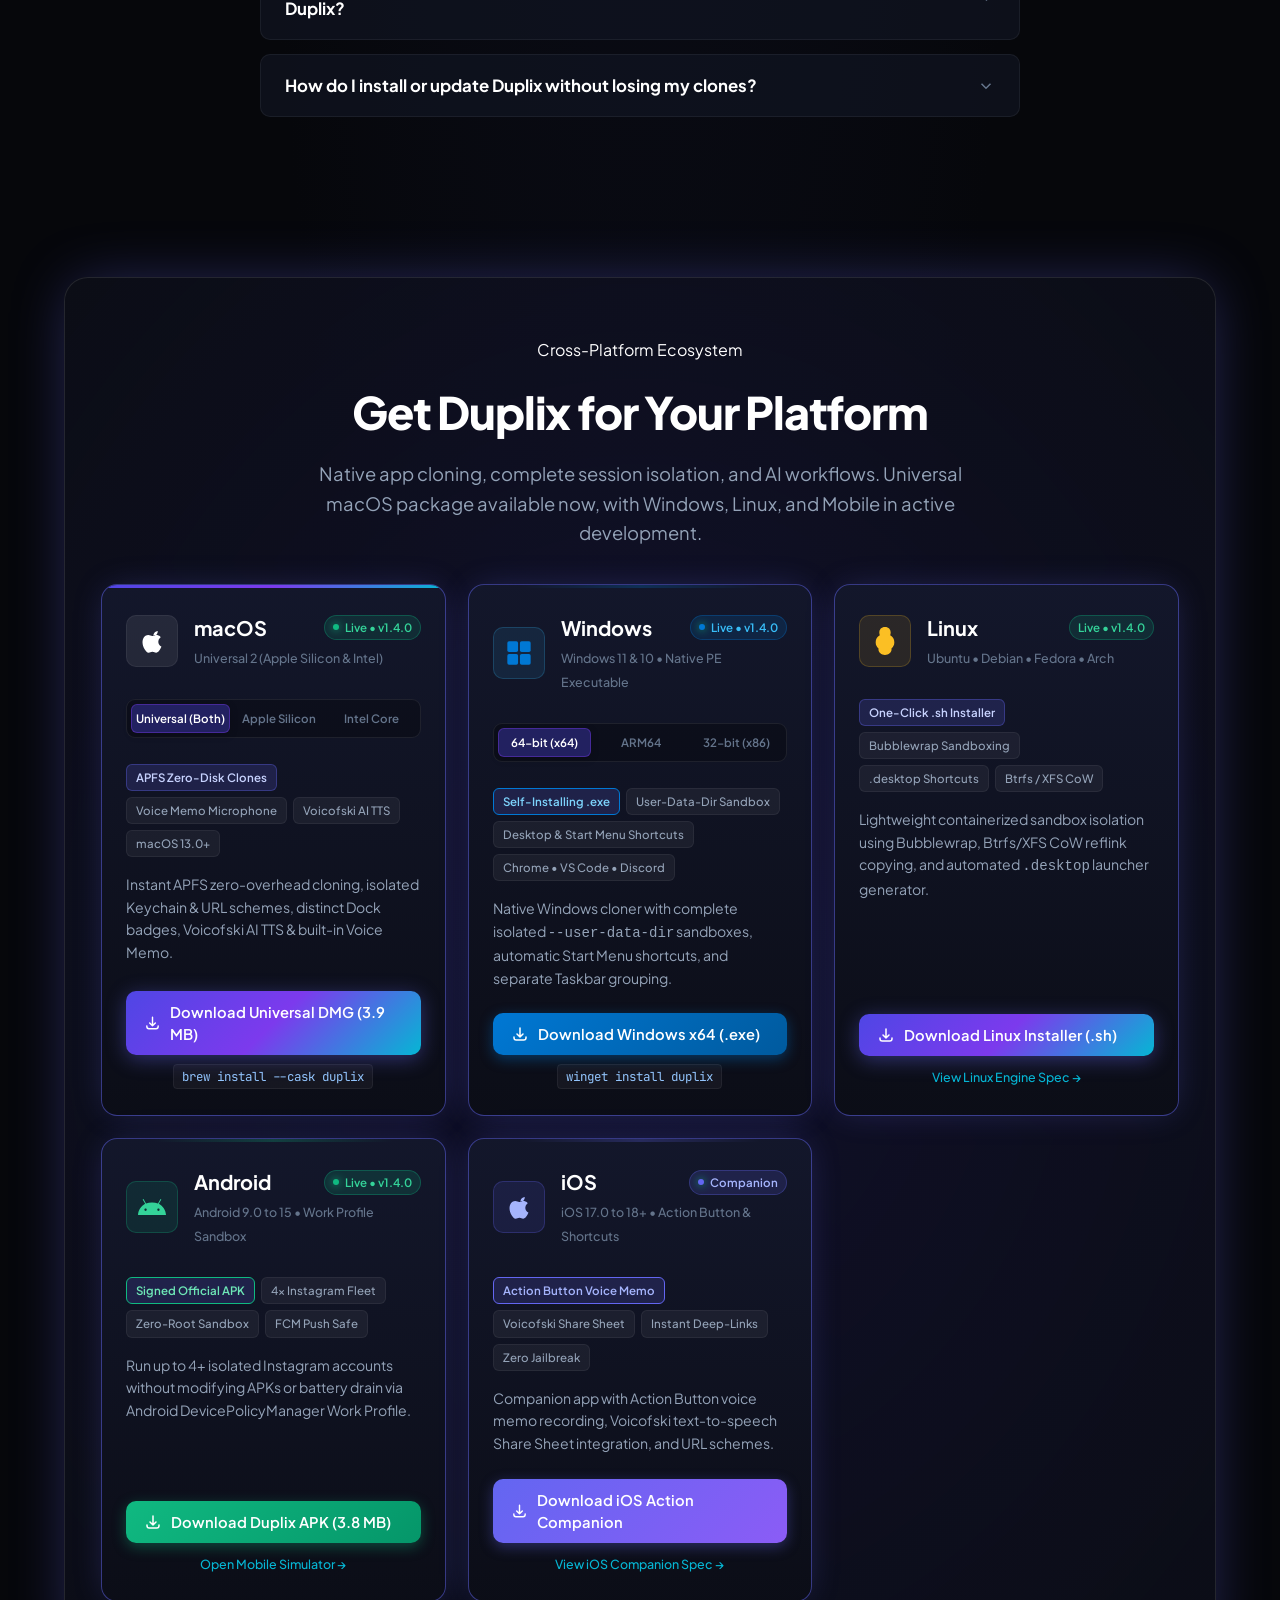
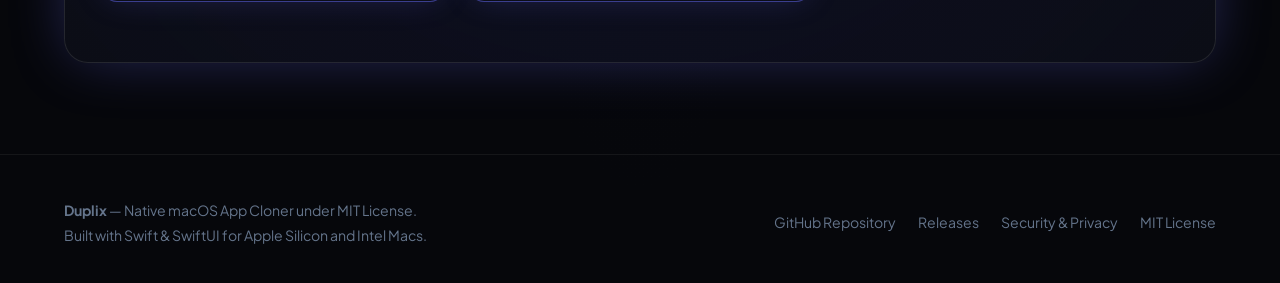
==== commit 6deefb25: "feat(android): deploy official signed duplix apk with custom logo, native work profile cloning and z" ====
--- a/docs/index.html
+++ b/docs/index.html
@@ -1974,15 +1974,16 @@
             <div class="os-header-text">
               <div class="os-name-row">
                 <h3 class="os-name">Linux</h3>
-                <span class="os-status-badge status-live">Phase 2 Engine Ready</span>
+                <span class="os-status-badge status-live">Live • v1.4.0</span>
               </div>
-              <span class="os-arch-label">Ubuntu • Fedora • Arch</span>
+              <span class="os-arch-label">Ubuntu • Debian • Fedora • Arch</span>
             </div>
           </div>
 
           <div class="os-chip-group">
-            <span class="os-chip os-chip-highlight">Bubblewrap Sandboxing</span>
-            <span class="os-chip">.desktop Launchers</span>
+            <span class="os-chip os-chip-highlight">One-Click .sh Installer</span>
+            <span class="os-chip">Bubblewrap Sandboxing</span>
+            <span class="os-chip">.desktop Shortcuts</span>
             <span class="os-chip">Btrfs / XFS CoW</span>
           </div>
 
@@ -1991,11 +1992,11 @@
           </p>
 
           <div class="os-actions">
-            <a href="downloads/Duplix-Linux-Engine.tar.gz" download="Duplix-Linux-Engine.tar.gz" class="btn btn-primary btn-block">
+            <a href="downloads/Duplix-Linux-Installer.sh" download="Duplix-Linux-Installer.sh" class="btn btn-primary btn-block">
               <svg width="18" height="18" fill="none" stroke="currentColor" stroke-width="2" viewBox="0 0 24 24">
                 <path stroke-linecap="round" stroke-linejoin="round" d="M4 16v1a3 3 0 003 3h10a3 3 0 003-3v-1m-4-4l-4 4m0 0l-4-4m4 4V4"/>
               </svg>
-              Download Linux Engine (.tar.gz)
+              Download Linux Installer (.sh)
             </a>
             <div class="os-sub-actions">
               <a href="https://github.com/businessmanshah-a11y/Duplix/blob/main/docs/CROSS_PLATFORM_SPEC.md" target="_blank" class="os-roadmap-link">View Linux Engine Spec &rarr;</a>
@@ -2003,7 +2004,7 @@
           </div>
         </div>
 
-        <!-- Android Card (Phase 3 Beta Guide) -->
+        <!-- Android Card (Live v1.4.0 Signed APK) -->
         <div class="os-card os-card-active">
           <div class="os-card-glow" style="background: radial-gradient(circle, rgba(16, 185, 129, 0.25) 0%, transparent 70%);"></div>
           <div class="os-card-header">
@@ -2016,17 +2017,17 @@
               <div class="os-name-row">
                 <h3 class="os-name">Android</h3>
                 <span class="os-status-badge status-live" style="background: rgba(16, 185, 129, 0.16); color: #34d399; border-color: rgba(16, 185, 129, 0.3);">
-                  <span class="status-pulse-dot" style="background:#10b981;"></span> Work Profile Beta
+                  <span class="status-pulse-dot" style="background:#10b981;"></span> Live • v1.4.0
                 </span>
               </div>
-              <span class="os-arch-label">Android 9.0 to 15 • Multi-Profile Sandbox</span>
+              <span class="os-arch-label">Android 9.0 to 15 • Work Profile Sandbox</span>
             </div>
           </div>
 
           <div class="os-chip-group">
-            <span class="os-chip os-chip-highlight" style="border-color: #10b981; color: #6ee7b7;">4x Instagram Fleet</span>
-            <span class="os-chip">Enterprise Work Profile</span>
-            <span class="os-chip">Zero Root / No Tampering</span>
+            <span class="os-chip os-chip-highlight" style="border-color: #10b981; color: #6ee7b7;">Signed Official APK</span>
+            <span class="os-chip">4x Instagram Fleet</span>
+            <span class="os-chip">Zero-Root Sandbox</span>
             <span class="os-chip">FCM Push Safe</span>
           </div>
 
@@ -2039,7 +2040,7 @@
               <svg width="18" height="18" fill="none" stroke="currentColor" stroke-width="2" viewBox="0 0 24 24">
                 <path stroke-linecap="round" stroke-linejoin="round" d="M4 16v1a3 3 0 003 3h10a3 3 0 003-3v-1m-4-4l-4 4m0 0l-4-4m4 4V4"/>
               </svg>
-              Download Android APK (3.3 MB)
+              Download Duplix APK (3.8 MB)
             </a>
             <div class="os-sub-actions">
               <a href="#simulator" class="os-roadmap-link" id="jump-to-android-sim">Open Mobile Simulator &rarr;</a>
